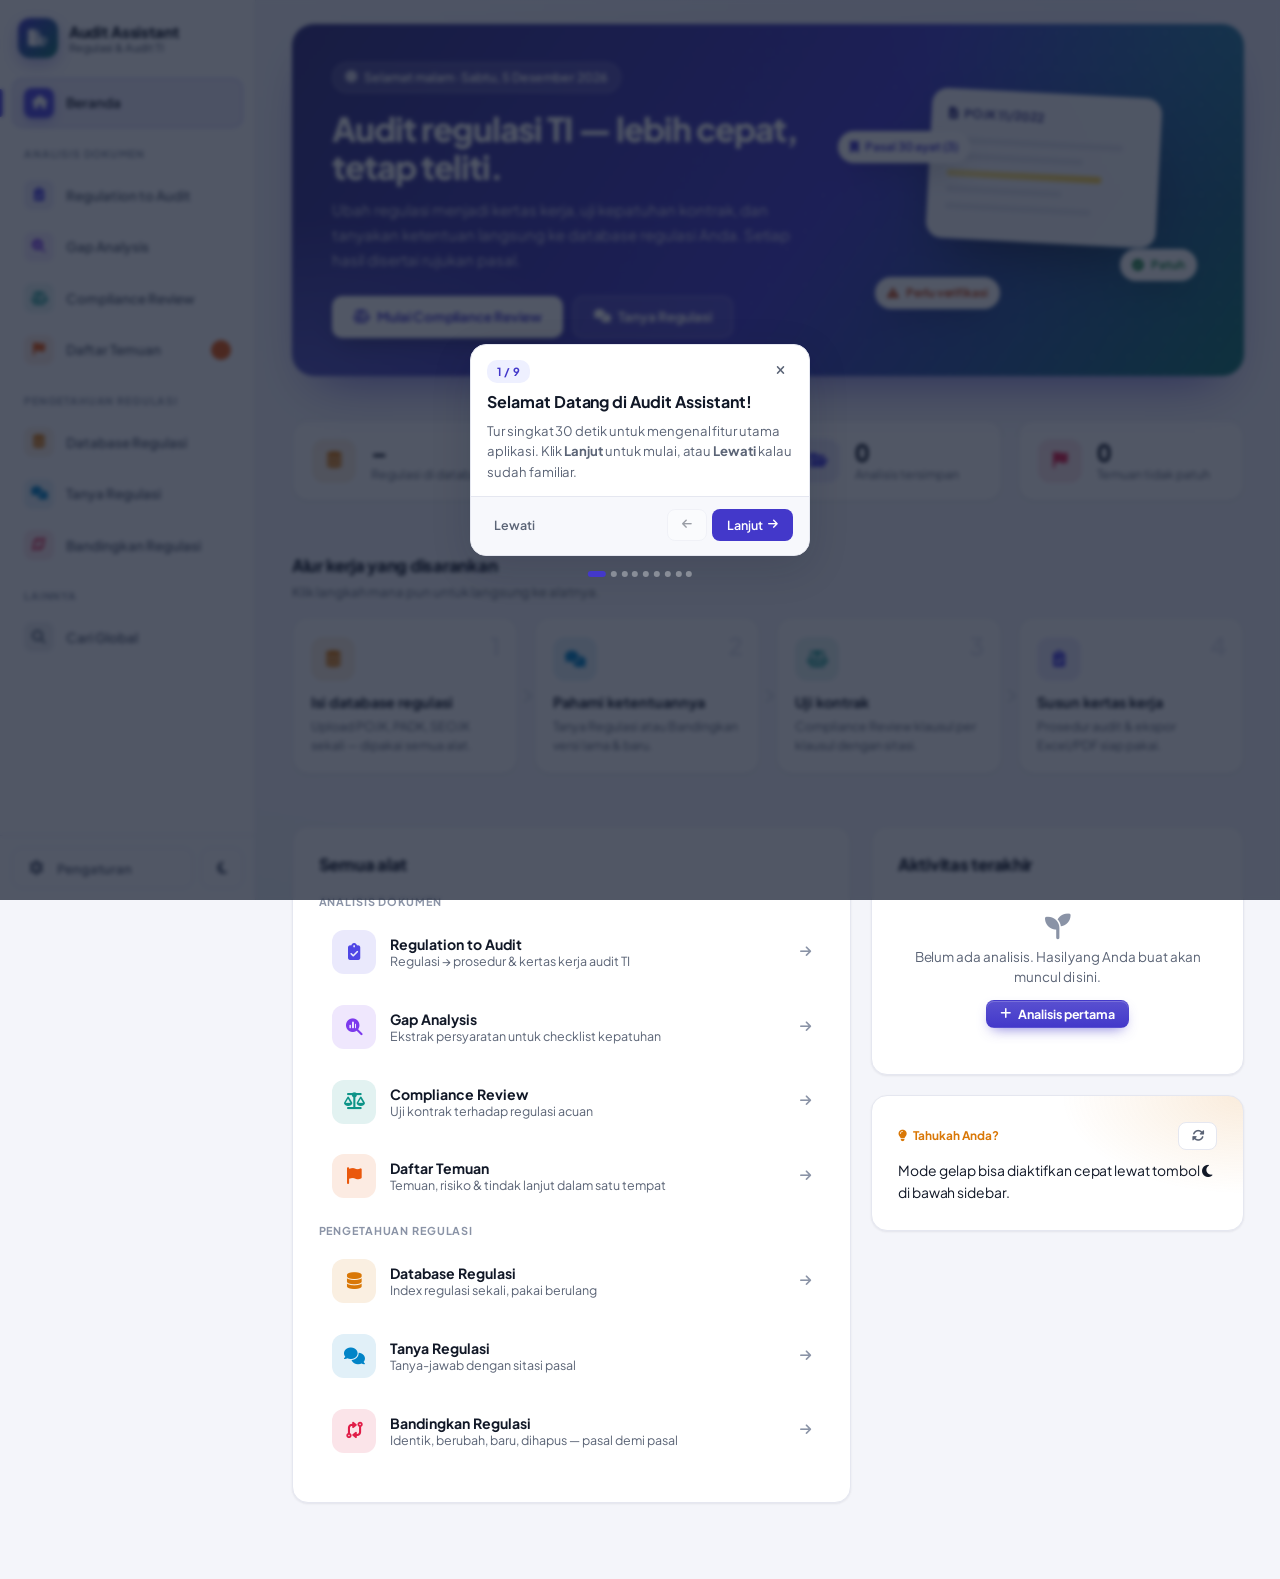
==== templates/index.html @ acc93e72 "feat(report): Laporan Hasil Audit from Daftar Temuan (Word & PDF) The last link of the workflow (reg" ====
<!DOCTYPE html>
<html lang="id" data-theme="light">
<head>
    <meta charset="UTF-8" />
    <meta name="viewport" content="width=device-width, initial-scale=1.0" />
    <title>Regulation to IT Audit Assistant</title>
    <link rel="stylesheet" href="https://cdnjs.cloudflare.com/ajax/libs/font-awesome/6.4.0/css/all.min.css" />
    <link rel="preconnect" href="https://fonts.googleapis.com" />
    <link rel="preconnect" href="https://fonts.gstatic.com" crossorigin />
    <link rel="stylesheet" href="https://fonts.googleapis.com/css2?family=Plus+Jakarta+Sans:wght@400;500;600;700;800&family=JetBrains+Mono:wght@400;500&display=swap" />
    <link rel="stylesheet" href="/static/css/style.css?v=19" />
    <link rel="stylesheet" href="/static/css/theme-v3.css?v=4" />
</head>
<body>

    <!-- ============================================================
         SIDEBAR
         ============================================================ -->
    <aside class="sidebar" id="sidebar">
        <div class="sidebar-header">
            <div class="sidebar-brand">
                <div class="sidebar-logo">
                    <i class="fas fa-file-shield"></i>
                </div>
                <div class="sidebar-brand-text">
                    <strong>Audit Assistant</strong>
                    <span>Regulasi &amp; Audit TI</span>
                </div>
            </div>
        </div>

        <nav class="sidebar-nav" aria-label="Navigasi utama">
            <button class="sidebar-item active" data-page="home">
                <i class="fas fa-house"></i>
                <span>Beranda</span>
            </button>
            <div class="sidebar-section">Analisis Dokumen</div>
            <button class="sidebar-item" data-page="regulation-audit">
                <i class="fas fa-clipboard-check"></i>
                <span>Regulation to Audit</span>
            </button>
            <button class="sidebar-item" data-page="gap-analysis">
                <i class="fas fa-magnifying-glass-chart"></i>
                <span>Gap Analysis</span>
            </button>
            <button class="sidebar-item" data-page="compliance-review">
                <i class="fas fa-scale-balanced"></i>
                <span>Compliance Review</span>
            </button>
            <button class="sidebar-item" data-page="findings">
                <i class="fas fa-flag"></i>
                <span>Daftar Temuan</span>
                <span class="sidebar-badge" id="findingsNavBadge" hidden></span>
            </button>
            <div class="sidebar-section">Pengetahuan Regulasi</div>
            <button class="sidebar-item" data-page="regulation-db">
                <i class="fas fa-database"></i>
                <span>Database Regulasi</span>
            </button>
            <button class="sidebar-item" data-page="chat">
                <i class="fas fa-comments"></i>
                <span>Tanya Regulasi</span>
            </button>
            <button class="sidebar-item" data-page="compare">
                <i class="fas fa-code-compare"></i>
                <span>Bandingkan Regulasi</span>
            </button>
            <div class="sidebar-section">Lainnya</div>
            <button class="sidebar-item" data-page="search">
                <i class="fas fa-magnifying-glass"></i>
                <span>Cari Global</span>
            </button>
        </nav>

        <div class="sidebar-footer">
            <button class="sidebar-settings-btn" id="settingsToggle" title="Pengaturan">
                <i class="fas fa-gear"></i>
                <span>Pengaturan</span>
            </button>
            <button class="sidebar-theme-btn" id="themeQuickToggle" type="button"
                    title="Ganti tema terang/gelap" aria-label="Ganti tema terang/gelap">
                <i class="fas fa-moon"></i>
            </button>
        </div>
    </aside>

    <!-- Overlay untuk mobile -->
    <div class="sidebar-overlay" id="sidebarOverlay"></div>

    <!-- ============================================================
         MOBILE HEADER
         ============================================================ -->
    <header class="mobile-header">
        <button class="mobile-menu-btn" id="mobileMenuBtn" aria-label="Menu">
            <i class="fas fa-bars"></i>
        </button>
        <h1 id="mobileHeaderTitle">Beranda</h1>
        <div style="width:40px;"></div>
    </header>

    <!-- ============================================================
         HALAMAN: BERANDA
         ============================================================ -->
    <main class="page" id="page-home">
        <section class="home-hero">
            <div class="home-hero-text">
                <span class="home-greeting" id="homeGreeting">Selamat datang</span>
                <h1>Audit regulasi TI — lebih cepat, tetap teliti.</h1>
                <p>Ubah regulasi menjadi kertas kerja, uji kepatuhan kontrak, dan tanyakan ketentuan langsung ke database regulasi Anda. Setiap hasil disertai rujukan pasal.</p>
                <div class="home-hero-actions">
                    <button type="button" class="btn btn-hero" data-goto="compliance-review">
                        <i class="fas fa-scale-balanced"></i> Mulai Compliance Review
                    </button>
                    <button type="button" class="btn btn-hero-ghost" data-goto="chat">
                        <i class="fas fa-comments"></i> Tanya Regulasi
                    </button>
                </div>
            </div>
            <div class="home-hero-art" aria-hidden="true">
                <div class="hero-doc">
                    <div class="hero-doc-head"><i class="fas fa-file-lines"></i> POJK 11/2022</div>
                    <span class="hero-line w90"></span>
                    <span class="hero-line w70"></span>
                    <span class="hero-line w80 is-hl"></span>
                    <span class="hero-line w60"></span>
                    <span class="hero-line w75"></span>
                </div>
                <div class="hero-chip hero-chip-ref"><i class="fas fa-bookmark"></i> Pasal 30 ayat (3)</div>
                <div class="hero-chip hero-chip-ok"><i class="fas fa-circle-check"></i> Patuh</div>
                <div class="hero-chip hero-chip-warn"><i class="fas fa-triangle-exclamation"></i> Perlu verifikasi</div>
            </div>
        </section>

        <section class="home-stats" aria-label="Ringkasan">
            <button type="button" class="home-stat" data-goto="regulation-db">
                <span class="home-stat-icon tone-amber"><i class="fas fa-database"></i></span>
                <span class="home-stat-body">
                    <strong id="homeStatRegs"><span class="skeleton"></span></strong>
                    <span>Regulasi di database</span>
                </span>
            </button>
            <button type="button" class="home-stat" data-goto="regulation-db">
                <span class="home-stat-icon tone-sky"><i class="fas fa-layer-group"></i></span>
                <span class="home-stat-body">
                    <strong id="homeStatChunks"><span class="skeleton"></span></strong>
                    <span>Ketentuan ter-index</span>
                </span>
            </button>
            <button type="button" class="home-stat" data-goto="search">
                <span class="home-stat-icon tone-indigo"><i class="fas fa-folder-open"></i></span>
                <span class="home-stat-body">
                    <strong id="homeStatHistory">0</strong>
                    <span>Analisis tersimpan</span>
                </span>
            </button>
            <button type="button" class="home-stat" data-goto="compliance-review">
                <span class="home-stat-icon tone-rose"><i class="fas fa-flag"></i></span>
                <span class="home-stat-body">
                    <strong id="homeStatFindings">0</strong>
                    <span>Temuan tidak patuh</span>
                </span>
            </button>
        </section>

        <section class="home-section">
            <div class="home-section-head">
                <h2>Alur kerja yang disarankan</h2>
                <p>Klik langkah mana pun untuk langsung ke alatnya.</p>
            </div>
            <ol class="home-flow">
                <li><button type="button" data-goto="regulation-db">
                    <span class="flow-num">1</span>
                    <span class="flow-icon tone-amber"><i class="fas fa-database"></i></span>
                    <strong>Isi database regulasi</strong>
                    <span>Upload POJK, PADK, SEOJK sekali — dipakai semua alat.</span>
                </button></li>
                <li><button type="button" data-goto="chat">
                    <span class="flow-num">2</span>
                    <span class="flow-icon tone-sky"><i class="fas fa-comments"></i></span>
                    <strong>Pahami ketentuannya</strong>
                    <span>Tanya Regulasi atau Bandingkan versi lama &amp; baru.</span>
                </button></li>
                <li><button type="button" data-goto="compliance-review">
                    <span class="flow-num">3</span>
                    <span class="flow-icon tone-teal"><i class="fas fa-scale-balanced"></i></span>
                    <strong>Uji kontrak</strong>
                    <span>Compliance Review klausul per klausul dengan sitasi.</span>
                </button></li>
                <li><button type="button" data-goto="regulation-audit">
                    <span class="flow-num">4</span>
                    <span class="flow-icon tone-indigo"><i class="fas fa-clipboard-check"></i></span>
                    <strong>Susun kertas kerja</strong>
                    <span>Prosedur audit &amp; ekspor Excel/PDF siap pakai.</span>
                </button></li>
            </ol>
        </section>

        <div class="home-grid">
            <section class="card home-tools">
                <div class="home-section-head">
                    <h2>Semua alat</h2>
                </div>
                <div class="home-tool-group">Analisis Dokumen</div>
                <div class="home-tool-list">
                    <button type="button" class="home-tool" data-goto="regulation-audit">
                        <span class="home-tool-icon tone-indigo"><i class="fas fa-clipboard-check"></i></span>
                        <span class="home-tool-text"><strong>Regulation to Audit</strong><span>Regulasi → prosedur &amp; kertas kerja audit TI</span></span>
                        <i class="fas fa-arrow-right home-tool-go"></i>
                    </button>
                    <button type="button" class="home-tool" data-goto="gap-analysis">
                        <span class="home-tool-icon tone-violet"><i class="fas fa-magnifying-glass-chart"></i></span>
                        <span class="home-tool-text"><strong>Gap Analysis</strong><span>Ekstrak persyaratan untuk checklist kepatuhan</span></span>
                        <i class="fas fa-arrow-right home-tool-go"></i>
                    </button>
                    <button type="button" class="home-tool" data-goto="compliance-review">
                        <span class="home-tool-icon tone-teal"><i class="fas fa-scale-balanced"></i></span>
                        <span class="home-tool-text"><strong>Compliance Review</strong><span>Uji kontrak terhadap regulasi acuan</span></span>
                        <i class="fas fa-arrow-right home-tool-go"></i>
                    </button>
                    <button type="button" class="home-tool" data-goto="findings">
                        <span class="home-tool-icon tone-orange"><i class="fas fa-flag"></i></span>
                        <span class="home-tool-text"><strong>Daftar Temuan</strong><span>Temuan, risiko &amp; tindak lanjut dalam satu tempat</span></span>
                        <i class="fas fa-arrow-right home-tool-go"></i>
                    </button>
                </div>
                <div class="home-tool-group">Pengetahuan Regulasi</div>
                <div class="home-tool-list">
                    <button type="button" class="home-tool" data-goto="regulation-db">
                        <span class="home-tool-icon tone-amber"><i class="fas fa-database"></i></span>
                        <span class="home-tool-text"><strong>Database Regulasi</strong><span>Index regulasi sekali, pakai berulang</span></span>
                        <i class="fas fa-arrow-right home-tool-go"></i>
                    </button>
                    <button type="button" class="home-tool" data-goto="chat">
                        <span class="home-tool-icon tone-sky"><i class="fas fa-comments"></i></span>
                        <span class="home-tool-text"><strong>Tanya Regulasi</strong><span>Tanya-jawab dengan sitasi pasal</span></span>
                        <i class="fas fa-arrow-right home-tool-go"></i>
                    </button>
                    <button type="button" class="home-tool" data-goto="compare">
                        <span class="home-tool-icon tone-rose"><i class="fas fa-code-compare"></i></span>
                        <span class="home-tool-text"><strong>Bandingkan Regulasi</strong><span>Identik, berubah, baru, dihapus — pasal demi pasal</span></span>
                        <i class="fas fa-arrow-right home-tool-go"></i>
                    </button>
                </div>
            </section>

            <div class="home-side">
                <section class="card home-recent">
                    <div class="home-section-head">
                        <h2>Aktivitas terakhir</h2>
                    </div>
                    <div id="homeRecent"></div>
                </section>
                <section class="card home-tip">
                    <div class="home-tip-head">
                        <span class="home-tip-badge"><i class="fas fa-lightbulb"></i> Tahukah Anda?</span>
                        <button type="button" class="btn btn-ghost btn-sm" id="homeTipNext" title="Tips lain">
                            <i class="fas fa-rotate"></i>
                        </button>
                    </div>
                    <p id="homeTip"></p>
                </section>
            </div>
        </div>
    </main>

    <!-- ============================================================
         HALAMAN: REGULATION TO AUDIT
         ============================================================ -->
    <main class="page" id="page-regulation-audit" style="display:none;">
        <div class="page-header">
            <div class="page-icon" aria-hidden="true"><i class="fas fa-clipboard-check"></i></div>
            <div>
                <span class="page-kicker">Analisis Dokumen</span>
                <h1>Regulation to Audit</h1>
                <p>Ubah ketentuan regulasi menjadi baris kertas kerja audit TI</p>
            </div>
        </div>

        <!-- UPLOAD CARD -->
        <section class="card" id="uploadCard">
            <div class="privacy-note">
                <i class="fas fa-lock"></i>
                <div>
                    <strong>Gunakan dokumen regulasi publik.</strong>
                    Jangan mengunggah dokumen rahasia atau data sensitif.
                </div>
            </div>

            <form id="uploadForm" enctype="multipart/form-data">
                <label for="fileInput">Upload Regulasi (PDF atau TXT)</label>
                <div class="upload-zone" id="uploadZone">
                    <div class="upload-icon">
                        <i class="fas fa-cloud-arrow-up"></i>
                    </div>
                    <p><strong>Klik untuk pilih file</strong> atau seret &amp; letakkan di sini</p>
                    <p class="hint">Format: PDF, TXT &bull; Maks 10 MB</p>
                    <div class="file-name-display" id="fileNameDisplay"></div>
                    <input type="file" id="fileInput" name="file" accept=".pdf,.txt" required />
                </div>

                <label for="namaRegulasi">Nama Regulasi (opsional)</label>
                <input type="text" id="namaRegulasi" name="nama_regulasi" placeholder="mis. POJK 11/POJK.03/2022" />

                <div class="form-actions">
                    <button type="submit" class="btn btn-primary" id="submitBtn">
                        <i class="fas fa-magnifying-glass"></i> Baca Struktur Regulasi
                    </button>
                    <button type="button" class="btn btn-ghost" id="resetBtn">
                        <i class="fas fa-trash"></i> Bersihkan
                    </button>
                </div>
            </form>

            <div class="progress-container" id="progressContainer">
                <div class="progress-bar" id="progressBar"></div>
            </div>
            <div class="progress-text" id="progressText"></div>

            <div id="status" class="status-text">Menunggu file...</div>
        </section>

        <!-- RESULT CARD -->
        <section class="card" id="resultSection" style="display:none;">
            <div class="result-header">
                <div class="result-header-left">
                    <h2><i class="fas fa-chart-simple"></i> Hasil Analisis</h2>
                    <div class="progress-badge" id="progressBadge" style="display:none;"></div>
                </div>
                <div class="result-actions">
                    <button class="btn btn-secondary btn-sm" id="changeFilterBtn" title="Ubah bagian yang dianalisis">
                        <i class="fas fa-sliders"></i> Ubah Bagian
                    </button>
                    <button class="btn btn-success btn-sm" id="exportBtn" disabled>
                        <i class="fas fa-file-excel"></i> Excel
                    </button>
                    <button class="btn btn-danger btn-sm" id="exportPdfBtn" disabled>
                        <i class="fas fa-file-pdf"></i> PDF
                    </button>
                    <button class="btn btn-secondary btn-sm" id="copyBtn" disabled>
                        <i class="fas fa-copy"></i> Salin
                    </button>
                    <button class="btn btn-ghost btn-sm" id="clearResultBtn">
                        <i class="fas fa-xmark"></i> Tutup
                    </button>
                </div>
            </div>

            <div id="filterBadge" class="filter-badge" style="display:none;"></div>
            <div id="previewExpiredBanner" class="preview-expired-banner" style="display:none;">
                <i class="fas fa-triangle-exclamation"></i>
                <div>
                    <strong>Preview sudah kedaluwarsa.</strong>
                    Silakan upload ulang file untuk mengubah bagian yang dianalisis.
                </div>
            </div>
            <div id="chunkErrorsBox" class="chunk-errors" style="display:none;"></div>

            <div class="summary-row" id="summaryRow"></div>

            <div class="chart-container" id="chartContainer" style="display:none;">
                <div class="donut-chart" id="donutChart">
                    <div class="donut-inner" id="donutInner">0%</div>
                </div>
                <div class="chart-legend" id="chartLegend"></div>
            </div>

            <div id="aspectsBox" class="aspects-box" style="display:none;"></div>

            <div class="toolbar">
                <div class="search-box">
                    <i class="fas fa-search"></i>
                    <input type="text" id="searchInput" placeholder="Cari ketentuan, pemeriksaan, referensi... (Ctrl+K)" />
                </div>
                <div class="toolbar-right">
                    <select class="status-filter" id="statusFilter" title="Filter status kepatuhan">
                        <option value="">Semua Status</option>
                        <option value="Belum Diaudit">Belum Diaudit</option>
                        <option value="Patuh">Patuh</option>
                        <option value="Sebagian Patuh">Sebagian Patuh</option>
                        <option value="Tidak Patuh">Tidak Patuh</option>
                        <option value="N/A">N/A</option>
                    </select>
                    <div class="filter-btns">
                        <button class="filter-btn active" data-filter="all">Semua</button>
                        <button class="filter-btn" data-filter="valid">Valid</button>
                        <button class="filter-btn" data-filter="flagged">Ditinjau</button>
                    </div>
                </div>
            </div>

            <div class="bulk-toolbar" id="bulkToolbar" style="display:none;">
                <span class="bulk-count" id="bulkCount">0 dipilih</span>
                <div class="bulk-actions">
                    <select class="bulk-status-select" id="bulkStatusSelect">
                        <option value="">Ubah status jadi...</option>
                        <option value="Patuh">Patuh</option>
                        <option value="Sebagian Patuh">Sebagian Patuh</option>
                        <option value="Tidak Patuh">Tidak Patuh</option>
                        <option value="N/A">N/A</option>
                        <option value="Belum Diaudit">Belum Diaudit</option>
                    </select>
                    <button class="btn btn-danger btn-sm" id="bulkDeleteBtn">
                        <i class="fas fa-trash"></i> Hapus Terpilih
                    </button>
                    <button class="btn btn-ghost btn-sm" id="bulkClearBtn">
                        <i class="fas fa-xmark"></i> Batal Pilih
                    </button>
                </div>
            </div>

            <div class="table-actions-row">
                <button class="btn btn-secondary btn-sm" id="addRowBtn">
                    <i class="fas fa-plus"></i> Tambah Baris Manual
                </button>
            </div>

            <div class="table-container">
                <table>
                    <thead>
                        <tr>
                            <th style="width:3%">
                                <input type="checkbox" class="select-all-checkbox" id="selectAllCheckbox" title="Pilih semua" />
                            </th>
                            <th style="width:3%">No</th>
                            <th style="width:8%">Referensi Regulasi</th>
                            <th style="width:9%">Aspek / Domain</th>
                            <th style="width:8%">BAB / Pasal / Ayat</th>
                            <th style="width:14%">Ketentuan / Poin Regulasi</th>
                            <th style="width:15%">Prosedur Pemeriksaan</th>
                            <th style="width:8%">Metode Audit</th>
                            <th style="width:11%">Kebutuhan Bukti</th>
                            <th style="width:9%">Status Kepatuhan</th>
                            <th style="width:8%">Catatan / Temuan</th>
                            <th style="width:4%">Aksi</th>
                        </tr>
                    </thead>
                    <tbody id="resultBody"></tbody>
                </table>
            </div>
            <div class="empty-state" id="emptyState" style="display:none;">
                <i class="fas fa-inbox"></i>
                <p>Tidak ada data yang cocok dengan pencarian/filter.</p>
            </div>
        </section>
    </main>

    <!-- ============================================================
         HALAMAN: GAP ANALYSIS
         ============================================================ -->
    <main class="page" id="page-gap-analysis" style="display:none;">
        <div class="page-header">
            <div class="page-icon" aria-hidden="true"><i class="fas fa-magnifying-glass-chart"></i></div>
            <div>
                <span class="page-kicker">Analisis Dokumen</span>
                <h1>Gap Analysis</h1>
                <p>Ekstrak persyaratan dari regulasi untuk analisis kesenjangan</p>
            </div>
        </div>

        <section class="card" id="gapUploadCard">
            <div class="privacy-note">
                <i class="fas fa-lock"></i>
                <div>
                    <strong>Gunakan dokumen regulasi publik.</strong>
                    Jangan mengunggah dokumen rahasia atau data sensitif.
                </div>
            </div>

            <form id="gapUploadForm" enctype="multipart/form-data">
                <label for="gapFileInput">Upload Regulasi (PDF atau TXT)</label>
                <div class="upload-zone" id="gapUploadZone">
                    <div class="upload-icon">
                        <i class="fas fa-cloud-arrow-up"></i>
                    </div>
                    <p><strong>Klik untuk pilih file</strong> atau seret &amp; letakkan di sini</p>
                    <p class="hint">Format: PDF, TXT &bull; Maks 10 MB</p>
                    <div class="file-name-display" id="gapFileNameDisplay"></div>
                    <input type="file" id="gapFileInput" name="file" accept=".pdf,.txt" required />
                </div>

                <div class="form-row-2col">
                    <div>
                        <label for="gapNamaRegulasi">Nama Regulasi (opsional)</label>
                        <input type="text" id="gapNamaRegulasi" name="nama_regulasi"
                               placeholder="mis. PADK 43/2025" />
                    </div>
                    <div>
                        <label for="gapFilterInput">
                            Batasi ke Bagian Tertentu <span class="optional-tag">(opsional)</span>
                        </label>
                        <input type="text" id="gapFilterInput" name="filter_text"
                               placeholder="mis. pengakhiran, keamanan siber" />
                    </div>
                </div>
                <p class="field-hint">
                    <i class="fas fa-info-circle"></i>
                    Kalau diisi, hanya bagian yang mengandung kata kunci tersebut yang dianalisis (menghemat biaya).
                </p>

                <div class="form-actions">
                    <button type="submit" class="btn btn-primary" id="gapSubmitBtn">
                        <i class="fas fa-wand-magic-sparkles"></i> Ekstrak Persyaratan
                    </button>
                    <button type="button" class="btn btn-ghost" id="gapResetBtn">
                        <i class="fas fa-trash"></i> Bersihkan
                    </button>
                </div>
            </form>

            <div class="progress-container" id="gapProgressContainer">
                <div class="progress-bar" id="gapProgressBar"></div>
            </div>
            <div class="progress-text" id="gapProgressText"></div>
            <div id="gapStatus" class="status-text">Menunggu file...</div>
        </section>

        <section class="card" id="gapResultSection" style="display:none;">
            <div class="result-header">
                <div class="result-header-left">
                    <h2><i class="fas fa-list-check"></i> Daftar Persyaratan</h2>
                    <div id="gapFilterBadge" class="filter-badge" style="display:none;"></div>
                </div>
                <div class="result-actions">
                    <button class="btn btn-secondary btn-sm btn-findings" id="gapSendFindingsBtn"
                            title="Kirim persyaratan Tidak Sesuai dan Sebagian Sesuai ke Daftar Temuan">
                        <i class="fas fa-flag"></i> Kirim ke Temuan
                    </button>
                    <button class="btn btn-success btn-sm" id="gapExportBtn" disabled>
                        <i class="fas fa-file-excel"></i> Export Excel
                    </button>
                    <button class="btn btn-danger btn-sm" id="gapExportPdfBtn" disabled>
                        <i class="fas fa-file-pdf"></i> PDF
                    </button>
                    <button class="btn btn-secondary btn-sm" id="gapCopyBtn" disabled>
                        <i class="fas fa-copy"></i> Salin
                    </button>
                    <button class="btn btn-ghost btn-sm" id="gapClearResultBtn">
                        <i class="fas fa-xmark"></i> Tutup
                    </button>
                </div>
            </div>

            <div id="gapChunkErrorsBox" class="chunk-errors" style="display:none;"></div>

            <div class="summary-row" id="gapSummaryRow"></div>

            <div class="toolbar">
                <div class="search-box">
                    <i class="fas fa-search"></i>
                    <input type="text" id="gapSearchInput" placeholder="Cari persyaratan, referensi, catatan..." />
                </div>
                <div class="toolbar-right">
                    <select class="status-filter" id="gapStatusFilter" title="Filter status gap">
                        <option value="">Semua Status</option>
                        <option value="Sesuai">Sesuai</option>
                        <option value="Sebagian Sesuai">Sebagian Sesuai</option>
                        <option value="Tidak Sesuai">Tidak Sesuai</option>
                        <option value="Belum Dinilai">Belum Dinilai</option>
                        <option value="N/A">N/A</option>
                    </select>
                </div>
            </div>

            <div class="bulk-toolbar" id="gapBulkToolbar" style="display:none;">
                <span class="bulk-count" id="gapBulkCount">0 dipilih</span>
                <div class="bulk-actions">
                    <select class="bulk-status-select" id="gapBulkStatusSelect">
                        <option value="">Ubah status gap jadi...</option>
                        <option value="Sesuai">Sesuai</option>
                        <option value="Sebagian Sesuai">Sebagian Sesuai</option>
                        <option value="Tidak Sesuai">Tidak Sesuai</option>
                        <option value="Belum Dinilai">Belum Dinilai</option>
                        <option value="N/A">N/A</option>
                    </select>
                    <button class="btn btn-secondary btn-sm" id="gapBulkFindingsBtn">
                        <i class="fas fa-flag"></i> Kirim ke Temuan
                    </button>
                    <button class="btn btn-danger btn-sm" id="gapBulkDeleteBtn">
                        <i class="fas fa-trash"></i> Hapus Terpilih
                    </button>
                    <button class="btn btn-ghost btn-sm" id="gapBulkClearBtn">
                        <i class="fas fa-xmark"></i> Batal Pilih
                    </button>
                </div>
            </div>

            <div class="table-actions-row">
                <button class="btn btn-secondary btn-sm" id="gapAddRowBtn">
                    <i class="fas fa-plus"></i> Tambah Persyaratan Manual
                </button>
            </div>

            <div class="table-container gap-table-container">
                <table class="gap-table">
                    <thead>
                        <tr>
                            <th style="width:3%">
                                <input type="checkbox" class="select-all-checkbox" id="gapSelectAllCheckbox" />
                            </th>
                            <th style="width:3%">No</th>
                            <th style="width:28%">Persyaratan</th>
                            <th style="width:22%">Referensi</th>
                            <th style="width:32%">Catatan</th>
                            <th style="width:8%">Status Gap</th>
                            <th style="width:4%">Aksi</th>
                        </tr>
                    </thead>
                    <tbody id="gapResultBody"></tbody>
                </table>
            </div>
            <div class="empty-state" id="gapEmptyState" style="display:none;">
                <i class="fas fa-inbox"></i>
                <p>Tidak ada data yang cocok dengan pencarian/filter.</p>
            </div>
        </section>
    </main>


        <!-- ============================================================
         HALAMAN: CARI GLOBAL
         ============================================================ -->
    <!-- ============================================================ -->
    <!-- TANYA REGULASI (RAG Chat)                                     -->
    <!-- ============================================================ -->
    <main class="page" id="page-chat" style="display:none;">
        <div class="page-header">
            <div class="page-icon" aria-hidden="true"><i class="fas fa-comments"></i></div>
            <div>
                <span class="page-kicker">Pengetahuan Regulasi</span>
                <h1>Tanya Regulasi</h1>
                <p>Tanyakan ketentuan regulasi — jawaban hanya dari Database Regulasi, lengkap dengan sitasi pasal.</p>
            </div>
        </div>

        <section class="card chat-card">
            <div class="chat-toolbar">
                <label for="chatRegulationFilter"><i class="fas fa-filter"></i> Cari di</label>
                <select id="chatRegulationFilter" class="search-global-filter">
                    <option value="">Semua regulasi</option>
                </select>
                <button type="button" class="btn btn-ghost btn-sm" id="chatClearBtn">
                    <i class="fas fa-eraser"></i> Percakapan baru
                </button>
            </div>

            <div class="chat-thread" id="chatThread" aria-live="polite">
                <div class="chat-empty" id="chatEmpty">
                    <i class="fas fa-comments"></i>
                    <strong>Mulai bertanya</strong>
                    <span>Contoh pertanyaan:</span>
                    <div class="chat-examples">
                        <button type="button" class="chat-example">Apa saja klausul wajib dalam perjanjian dengan penyedia jasa TI?</button>
                        <button type="button" class="chat-example">Berapa lama batas waktu pelaporan insiden TI ke OJK?</button>
                        <button type="button" class="chat-example">Di mana pusat data dan pusat pemulihan bencana wajib ditempatkan?</button>
                    </div>
                </div>
            </div>

            <form class="chat-input" id="chatForm">
                <textarea id="chatQuestion" rows="2" maxlength="1000"
                          placeholder="Tulis pertanyaan… (Enter kirim, Shift+Enter baris baru)"></textarea>
                <button type="submit" class="btn btn-primary" id="chatSendBtn">
                    <i class="fas fa-paper-plane"></i> Kirim
                </button>
            </form>
            <p class="chat-disclaimer">
                <i class="fas fa-circle-info"></i>
                Jawaban AI bisa keliru — selalu cek kutipan sumber sebelum dipakai di kertas kerja.
            </p>
        </section>
    </main>

    <main class="page" id="page-compare" style="display:none;">
        <div class="page-header">
            <div class="page-icon" aria-hidden="true"><i class="fas fa-code-compare"></i></div>
            <div>
                <span class="page-kicker">Pengetahuan Regulasi</span>
                <h1>Bandingkan Regulasi</h1>
                <p>Bandingkan dua regulasi di database pasal demi pasal — temukan ketentuan yang sama, berubah, atau hanya ada di salah satunya.</p>
            </div>
        </div>

        <section class="card">
            <form class="cmp-picker" id="compareForm">
                <div class="cmp-picker-field">
                    <label for="compareRegA">Regulasi A <span>(mis. versi lama / induk)</span></label>
                    <select id="compareRegA" class="search-global-filter" required></select>
                </div>
                <button type="button" class="btn btn-ghost btn-sm cmp-swap" id="compareSwapBtn" title="Tukar A dan B" aria-label="Tukar A dan B">
                    <i class="fas fa-right-left"></i>
                </button>
                <div class="cmp-picker-field">
                    <label for="compareRegB">Regulasi B <span>(mis. versi baru / pelaksana)</span></label>
                    <select id="compareRegB" class="search-global-filter" required></select>
                </div>
                <button type="submit" class="btn btn-primary" id="compareRunBtn">
                    <i class="fas fa-code-compare"></i> Bandingkan
                </button>
            </form>
            <p class="cmp-hint" id="compareHint">
                <i class="fas fa-circle-info"></i>
                Tanpa AI: dipadankan dari kemiripan isi (embedding) dan rumusan teks. Butuh minimal dua regulasi di Database Regulasi.
            </p>
        </section>

        <section class="card" id="compareResult" style="display:none;">
            <div class="cmp-result-head">
                <div class="cmp-result-title" id="compareTitle"></div>
                <button type="button" class="btn btn-ghost btn-sm" id="compareExportBtn">
                    <i class="fas fa-file-csv"></i> Ekspor CSV
                </button>
            </div>
            <div class="cmp-filters" id="compareFilters" role="group" aria-label="Filter status"></div>
            <div class="cmp-search">
                <i class="fas fa-magnifying-glass"></i>
                <input type="text" id="compareSearch" placeholder="Saring berdasarkan pasal atau isi teks…" />
            </div>
            <details class="cmp-legend">
                <summary><i class="fas fa-circle-question"></i> Arti status</summary>
                <ul>
                    <li><span class="cmp-badge cmp-identik">Identik</span> rumusan sama (perbedaan ≤ 5%, mis. nama regulasi).</li>
                    <li><span class="cmp-badge cmp-berubah">Berubah</span> rumusan mirip dengan perubahan — kata dihapus <del>dicoret</del>, kata baru <ins>disorot</ins>.</li>
                    <li><span class="cmp-badge cmp-padanan">Padanan</span> membahas hal yang sama dengan rumusan berbeda — kandidat, verifikasi manual.</li>
                    <li><span class="cmp-badge cmp-hanya_a">Hanya di A</span> / <span class="cmp-badge cmp-hanya_b">Hanya di B</span> tidak ditemukan padanannya — kemungkinan dihapus / ketentuan baru.</li>
                </ul>
            </details>
            <div class="cmp-list" id="compareList"></div>
            <div class="empty-state" id="compareEmpty" style="display:none;">
                <i class="fas fa-filter-circle-xmark"></i>
                Tidak ada ketentuan yang cocok dengan filter.
            </div>
            <div class="cmp-more">
                <button type="button" class="btn btn-ghost btn-sm" id="compareMoreBtn" style="display:none;"></button>
            </div>
        </section>
    </main>

    <main class="page" id="page-search" style="display:none;">
        <div class="page-header">
            <div class="page-icon" aria-hidden="true"><i class="fas fa-magnifying-glass"></i></div>
            <div>
                <span class="page-kicker">Lainnya</span>
                <h1>Cari Global</h1>
                <p>Cari ketentuan atau persyaratan di seluruh analisis yang pernah dibuat</p>
            </div>
        </div>

        <!-- Search card -->
        <section class="card">
            <div class="search-global-input-wrap">
                <div class="search-global-input">
                    <i class="fas fa-magnifying-glass"></i>
                    <input type="text" id="globalSearchInput"
                           placeholder="Cari ketentuan, aspek, referensi, atau persyaratan... (mis. keamanan siber)"
                           autocomplete="off" />
                    <button class="search-global-clear" id="globalSearchClear" title="Bersihkan" style="display:none;">
                        <i class="fas fa-times"></i>
                    </button>
                </div>

                <div class="search-global-filters">
                    <select id="globalSearchTool" class="search-global-filter">
                        <option value="all">Semua Tool</option>
                        <option value="regulation_audit">Regulation to Audit</option>
                        <option value="gap_analysis">Gap Analysis</option>
                    </select>
                    <select id="globalSearchDays" class="search-global-filter">
                        <option value="">Semua Waktu</option>
                        <option value="7">7 hari terakhir</option>
                        <option value="30">30 hari terakhir</option>
                        <option value="90">90 hari terakhir</option>
                    </select>
                </div>
            </div>
        </section>

        <!-- Hasil -->
        <section class="card" id="searchResultSection" style="display:none;">
            <div class="search-result-header">
                <h2><i class="fas fa-list"></i> Hasil Pencarian</h2>
                <span class="search-result-count" id="searchResultCount"></span>
            </div>

            <div id="searchGroupedResults"></div>

            <div class="empty-state" id="searchEmptyState" style="display:none;">
                <i class="fas fa-magnifying-glass"></i>
                <p>Tidak ada hasil yang cocok.</p>
            </div>
        </section>

        <!-- Hint (belum search) -->
        <section class="card" id="searchHintSection">
            <div class="search-hint">
                <i class="fas fa-lightbulb"></i>
                <div>
                    <strong>Tips Pencarian</strong>
                    <ul>
                        <li>Masukkan minimal <strong>2 karakter</strong> untuk mulai mencari.</li>
                        <li>Pencarian tidak case-sensitive — "keamanan" dan "Keamanan" sama.</li>
                        <li>Gunakan filter tool atau tanggal untuk mempersempit hasil.</li>
                        <li>Klik hasil untuk membuka dokumen aslinya.</li>
                    </ul>
                </div>
            </div>
        </section>
    </main>

        <!-- ============================================================
         HALAMAN: COMPLIANCE REVIEW
         ============================================================ -->
    <main class="page" id="page-compliance-review" style="display:none;">
        <div class="page-header">
            <div class="page-icon" aria-hidden="true"><i class="fas fa-scale-balanced"></i></div>
            <div>
                <span class="page-kicker">Analisis Dokumen</span>
                <h1>Compliance Review</h1>
                <p>Audit kepatuhan kontrak terhadap regulasi acuan (POJK, PADK, SEOJK, UU)</p>
            </div>
        </div>

        <!-- Warning disclaimer -->
        <div class="compliance-disclaimer">
            <i class="fas fa-triangle-exclamation"></i>
            <div>
                <strong>Disclaimer:</strong>
                Hasil ini adalah <b>indikasi awal</b> berbasis AI. Wajib direview
                oleh Legal Counsel sebelum dijadikan keputusan formal.
                Jangan upload dokumen kontrak <b>rahasia</b> tanpa kewenangan.
            </div>
        </div>

        <!-- Upload Card -->
        <section class="card" id="complianceUploadCard">
                        <form id="complianceUploadForm" enctype="multipart/form-data">

                <!-- Mode Selector -->
                <div class="compliance-mode-selector">
                    <button type="button" class="compliance-mode-btn active"
                            data-compliance-mode="manual">
                        <i class="fas fa-cloud-arrow-up"></i>
                        <div>
                            <strong>Upload Regulasi Manual</strong>
                            <span>Upload PDF/TXT regulasi sekali pakai</span>
                        </div>
                    </button>
                    <button type="button" class="compliance-mode-btn"
                            data-compliance-mode="database">
                        <i class="fas fa-database"></i>
                        <div>
                            <strong>Pilih dari Database</strong>
                            <span>Pakai regulasi yang sudah di-index (RAG)</span>
                        </div>
                    </button>
                </div>

                <!-- Kontrak (shared) -->
                <label>
                    <i class="fas fa-file-contract"></i>
                    Dokumen Kontrak (MoU / Addendum / Perjanjian)
                </label>
                <div class="upload-zone" id="complianceContractZone">
                    <div class="upload-icon">
                        <i class="fas fa-cloud-arrow-up"></i>
                    </div>
                    <p><strong>Klik untuk pilih file kontrak</strong> atau seret &amp; letakkan</p>
                    <p class="hint">Format: PDF, TXT &bull; Maks 10 MB</p>
                    <div class="file-name-display" id="complianceContractFileName"></div>
                    <input type="file" id="complianceContractFile" accept=".pdf,.txt" required />
                </div>

                <!-- MODE 1: Upload Regulasi Manual -->
                <div id="complianceModeManual" class="compliance-mode-content">
                    <label>
                        <i class="fas fa-book"></i>
                        Dokumen Regulasi Acuan
                        <span class="optional-tag">(bisa pilih beberapa)</span>
                    </label>
                    <div class="upload-zone" id="complianceRegulationZone">
                        <div class="upload-icon">
                            <i class="fas fa-book-open"></i>
                        </div>
                        <p><strong>Klik untuk pilih file regulasi</strong> atau seret &amp; letakkan</p>
                        <p class="hint">Bisa pilih lebih dari 1 file &bull; <strong>Tahan Ctrl</strong> saat klik untuk multi-pilih</p>
                        <div class="file-name-display" id="complianceRegulationFileNames"></div>
                        <input type="file" id="complianceRegulationFiles"
                               accept=".pdf,.txt" multiple />
                    </div>
                </div>

                <!-- MODE 2: Pilih dari Database -->
                <div id="complianceModeDatabase" class="compliance-mode-content" style="display:none;">
                    <label>
                        <i class="fas fa-database"></i>
                        Pilih Regulasi dari Database
                        <span class="optional-tag" id="complianceDbCount">(memuat...)</span>
                    </label>

                    <div class="compliance-db-loading" id="complianceDbLoading">
                        <i class="fas fa-spinner fa-spin"></i> Memuat regulasi...
                    </div>

                    <div class="compliance-db-empty" id="complianceDbEmpty" style="display:none;">
                        <i class="fas fa-database"></i>
                        <p>Belum ada regulasi di database.</p>
                        <button type="button" class="btn btn-secondary btn-sm"
                                onclick="document.querySelector('[data-page=\'regulation-db\']').click()">
                            <i class="fas fa-plus"></i> Buka Database Regulasi
                        </button>
                    </div>

                    <div class="compliance-db-list" id="complianceDbList" style="display:none;"></div>
                </div>

                <div class="form-row-2col">
                    <div>
                        <label for="complianceNamaKontrak">Nama Kontrak (opsional)</label>
                        <input type="text" id="complianceNamaKontrak"
                               placeholder="mis. MoU Sewa Layanan TSI dengan PT Vendor X" />
                    </div>
                    <div>
                        <label for="complianceFilterKontrak">
                            Filter Klausul <span class="optional-tag">(opsional)</span>
                        </label>
                        <input type="text" id="complianceFilterKontrak"
                               placeholder="mis. pengakhiran, keamanan data" />
                    </div>
                </div>
                <p class="field-hint">
                    <i class="fas fa-info-circle"></i>
                    Filter kosong = analisis semua klausul. Isi filter = hemat biaya (hanya klausul tertentu).
                </p>

                <div class="form-actions">
                    <button type="submit" class="btn btn-primary" id="complianceSubmitBtn">
                        <i class="fas fa-gavel"></i> Mulai Compliance Review
                    </button>
                    <button type="button" class="btn btn-ghost" id="complianceResetBtn">
                        <i class="fas fa-trash"></i> Bersihkan
                    </button>
                </div>
            </form>

            <div class="progress-container" id="complianceProgressContainer">
                <div class="progress-bar" id="complianceProgressBar"></div>
            </div>
            <div class="progress-text" id="complianceProgressText"></div>
            <div id="complianceStatus" class="status-text">Menunggu file...</div>
        </section>

        <!-- Result Card -->
        <section class="card" id="complianceResultSection" style="display:none;">
            <div class="result-header">
                <div class="result-header-left">
                    <h2><i class="fas fa-clipboard-check"></i> Hasil Compliance Review</h2>
                    <div id="complianceResultMeta" class="result-meta"></div>
                </div>
                <div class="result-actions">
                    <button class="btn btn-secondary btn-sm btn-findings" id="complianceSendFindingsBtn"
                            title="Kirim klausul Tidak Patuh, Patuh dengan Catatan, dan Perlu Verifikasi ke Daftar Temuan">
                        <i class="fas fa-flag"></i> Kirim ke Temuan
                    </button>
                    <button class="btn btn-secondary btn-sm" id="complianceCopyMdBtn" title="Copy sebagai Markdown">
                        <i class="fas fa-code"></i> Copy Markdown
                    </button>
                    <button class="btn btn-success btn-sm" id="complianceExportBtn" disabled>
                        <i class="fas fa-file-excel"></i> Export Excel
                    </button>
                    <button class="btn btn-danger btn-sm" id="complianceExportPdfBtn" disabled>
                        <i class="fas fa-file-pdf"></i> PDF
                    </button>
                    <button class="btn btn-ghost btn-sm" id="complianceClearResultBtn">
                        <i class="fas fa-xmark"></i> Tutup
                    </button>
                </div>
            </div>

            <!-- Summary Cards (5 status) -->
            <div class="compliance-summary-grid" id="complianceSummaryGrid"></div>

                        <!-- Banner: pending analysis setelah import -->
            <div class="pending-analysis-banner" id="compliancePendingBanner" style="display:none;">
                <div class="pending-banner-content">
                    <i class="fas fa-lightbulb"></i>
                    <div>
                        <strong id="compliancePendingText">2 klausul baru diimpor tanpa analisis AI.</strong>
                        <span>Jalankan AI untuk mengisi kolom Regulasi, Status, dan Analisis secara otomatis.</span>
                    </div>
                </div>
                <div class="pending-banner-actions">
                    <button class="btn btn-primary btn-sm" id="complianceAnalyzePendingBtn">
                        <i class="fas fa-wand-magic-sparkles"></i> Analisis Sekarang
                    </button>
                    <button class="btn btn-ghost btn-sm" id="complianceDismissPendingBtn" title="Sembunyikan">
                        <i class="fas fa-xmark"></i>
                    </button>
                </div>
            </div>

            <!-- Toolbar -->
            <div class="toolbar">
                <div class="search-box">
                    <i class="fas fa-search"></i>
                    <input type="text" id="complianceSearchInput"
                           placeholder="Cari klausul, regulasi, atau analisis..." />
                </div>
                <div class="toolbar-right">
                    <select class="status-filter" id="complianceStatusFilter">
                        <option value="">Semua Status</option>
                        <option value="PATUH">Patuh</option>
                        <option value="PATUH DENGAN CATATAN">Patuh dengan Catatan</option>
                        <option value="TIDAK PATUH">Tidak Patuh</option>
                        <option value="TIDAK RELEVAN">Tidak Relevan</option>
                        <option value="PERLU VERIFIKASI">Perlu Verifikasi</option>
                    </select>
                </div>
            </div>

            <!-- Bulk toolbar -->
            <div class="bulk-toolbar" id="complianceBulkToolbar" style="display:none;">
                <span class="bulk-count" id="complianceBulkCount">0 dipilih</span>
                <div class="bulk-actions">
                    <select class="bulk-status-select" id="complianceBulkStatusSelect">
                        <option value="">Ubah status jadi...</option>
                        <option value="PATUH">Patuh</option>
                        <option value="PATUH DENGAN CATATAN">Patuh dengan Catatan</option>
                        <option value="TIDAK PATUH">Tidak Patuh</option>
                        <option value="TIDAK RELEVAN">Tidak Relevan</option>
                        <option value="PERLU VERIFIKASI">Perlu Verifikasi</option>
                    </select>
                    <button class="btn btn-secondary btn-sm" id="complianceBulkFindingsBtn">
                        <i class="fas fa-flag"></i> Kirim ke Temuan
                    </button>
                    <button class="btn btn-danger btn-sm" id="complianceBulkDeleteBtn">
                        <i class="fas fa-trash"></i> Hapus Terpilih
                    </button>
                    <button class="btn btn-ghost btn-sm" id="complianceBulkClearBtn">
                        <i class="fas fa-xmark"></i> Batal Pilih
                    </button>
                </div>
            </div>

            <div class="table-actions-row">
                <button class="btn btn-secondary btn-sm" id="complianceAddRowBtn">
                    <i class="fas fa-plus"></i> Tambah Klausul Manual
                </button>
            </div>

            <!-- Tabel 5 Kolom -->
            <div class="table-container compliance-table-container">
                <table class="compliance-table">
                    <thead>
                        <tr>
                            <th style="width:3%">
                                <input type="checkbox" class="select-all-checkbox" id="complianceSelectAllCheckbox" />
                            </th>
                            <th style="width:3%">No</th>
                            <th style="width:22%">Klausul / Pasal &amp; Ayat Perjanjian</th>
                            <th style="width:18%">Regulasi Acuan Terkait</th>
                            <th style="width:11%">Status Kepatuhan</th>
                            <th style="width:39%">Analisis Hukum &amp; Rekomendasi</th>
                            <th style="width:4%">Aksi</th>
                        </tr>
                    </thead>
                    <tbody id="complianceResultBody"></tbody>
                </table>
            </div>
            <div class="empty-state" id="complianceEmptyState" style="display:none;">
                <i class="fas fa-inbox"></i>
                <p>Tidak ada data yang cocok dengan pencarian/filter.</p>
            </div>

            <!-- Ringkasan Eksekutif -->
            <div class="executive-summary-section">
                <div class="executive-summary-header">
                    <h3><i class="fas fa-scroll"></i> Ringkasan Eksekutif</h3>
                    <button class="btn btn-ghost btn-sm" id="complianceEditSummaryBtn">
                        <i class="fas fa-pen"></i> Edit
                    </button>
                </div>
                <div class="executive-summary-content" id="complianceExecutiveSummary"></div>
                <div class="executive-summary-edit" id="complianceExecutiveSummaryEdit" style="display:none;">
                    <textarea id="complianceExecutiveSummaryTextarea" class="settings-input" rows="12"></textarea>
                    <div class="executive-summary-edit-actions">
                        <button class="btn btn-ghost btn-sm" id="complianceCancelSummaryBtn">
                            <i class="fas fa-xmark"></i> Batal
                        </button>
                        <button class="btn btn-primary btn-sm" id="complianceSaveSummaryBtn">
                            <i class="fas fa-floppy-disk"></i> Simpan
                        </button>
                    </div>
                </div>
            </div>
        </section>
    </main>
        <!-- ============================================================
         HALAMAN: DATABASE REGULASI (RAG)
         ============================================================ -->
    <main class="page" id="page-findings" style="display:none;">
        <div class="page-header">
            <div class="page-icon" aria-hidden="true"><i class="fas fa-flag"></i></div>
            <div>
                <span class="page-kicker">Analisis Dokumen</span>
                <h1>Daftar Temuan</h1>
                <p>Kumpulkan temuan dari Compliance Review dan Gap Analysis, tetapkan risiko &amp; tindak lanjut, lalu ekspor ke Excel.</p>
            </div>
        </div>

        <section class="findings-summary" id="findingsSummary" aria-label="Ringkasan temuan"></section>

        <section class="card">
            <div class="findings-toolbar">
                <div class="findings-search">
                    <i class="fas fa-magnifying-glass"></i>
                    <input type="text" id="findingsSearch" placeholder="Cari judul, kondisi, kriteria, PIC…" />
                </div>
                <select id="findingsStatusFilter" class="search-global-filter" aria-label="Filter status">
                    <option value="">Semua status</option>
                    <option value="Terbuka">Terbuka</option>
                    <option value="Dalam Proses">Dalam Proses</option>
                    <option value="Selesai">Selesai</option>
                </select>
                <select id="findingsRiskFilter" class="search-global-filter" aria-label="Filter risiko">
                    <option value="">Semua risiko</option>
                    <option value="Tinggi">Risiko Tinggi</option>
                    <option value="Sedang">Risiko Sedang</option>
                    <option value="Rendah">Risiko Rendah</option>
                </select>
                <div class="findings-toolbar-actions">
                    <button type="button" class="btn btn-ghost btn-sm" id="findingsAddBtn">
                        <i class="fas fa-plus"></i> Temuan Manual
                    </button>
                    <button type="button" class="btn btn-success btn-sm" id="findingsExportBtn">
                        <i class="fas fa-file-excel"></i> Ekspor Excel
                    </button>
                    <button type="button" class="btn btn-primary btn-sm" id="findingsReportBtn">
                        <i class="fas fa-file-signature"></i> Laporan Audit
                    </button>
                </div>
            </div>

            <div class="findings-list" id="findingsList"></div>

            <div class="findings-empty" id="findingsEmpty" style="display:none;">
                <span class="findings-empty-icon"><i class="fas fa-flag"></i></span>
                <strong>Belum ada temuan</strong>
                <p>Buka hasil <b>Compliance Review</b> atau <b>Gap Analysis</b>, lalu klik <b>Kirim ke Temuan</b>.
                   Klausul Tidak Patuh dan persyaratan Tidak Sesuai otomatis terkumpul di sini — lengkap dengan rujukan regulasinya.</p>
                <div class="findings-empty-actions">
                    <button type="button" class="btn btn-primary btn-sm" data-goto="compliance-review">
                        <i class="fas fa-scale-balanced"></i> Ke Compliance Review
                    </button>
                    <button type="button" class="btn btn-ghost btn-sm" data-goto="gap-analysis">
                        <i class="fas fa-magnifying-glass-chart"></i> Ke Gap Analysis
                    </button>
                </div>
            </div>
            <div class="findings-nomatch empty-state" id="findingsNoMatch" style="display:none;">
                <i class="fas fa-filter-circle-xmark"></i>
                Tidak ada temuan yang cocok dengan filter.
            </div>
        </section>
    </main>

    <main class="page" id="page-regulation-db" style="display:none;">
        <div class="page-header">
            <div class="page-icon" aria-hidden="true"><i class="fas fa-database"></i></div>
            <div>
                <span class="page-kicker">Pengetahuan Regulasi</span>
                <h1>Database Regulasi</h1>
                <p>Index regulasi (POJK, PADK, SEOJK) untuk digunakan di Compliance Review</p>
            </div>
        </div>

        <!-- Info Card -->
        <div class="regdb-info-card">
            <i class="fas fa-lightbulb"></i>
            <div>
                <strong>Apa ini?</strong>
                <span>
                    Regulasi yang Anda upload di sini akan <b>di-index ke database vektor</b>.
                    Setelah di-index, Anda bisa langsung pilih dari daftar saat menjalankan
                    <b>Compliance Review</b> — tanpa upload ulang PDF-nya.
                </span>
            </div>
        </div>

        <!-- Stats Cards -->
        <div class="regdb-stats-grid" id="regdbStatsGrid">
            <div class="regdb-stat">
                <div class="regdb-stat-icon"><i class="fas fa-book"></i></div>
                <div class="regdb-stat-body">
                    <strong id="regdbStatTotal">-</strong>
                    <span>Regulasi</span>
                </div>
            </div>
            <div class="regdb-stat">
                <div class="regdb-stat-icon"><i class="fas fa-cubes"></i></div>
                <div class="regdb-stat-body">
                    <strong id="regdbStatChunks">-</strong>
                    <span>Chunks</span>
                </div>
            </div>
            <div class="regdb-stat">
                <div class="regdb-stat-icon"><i class="fas fa-hdd"></i></div>
                <div class="regdb-stat-body">
                    <strong id="regdbStatSize">-</strong>
                    <span>Ukuran DB</span>
                </div>
            </div>
        </div>

        <!-- Upload Card -->
        <section class="card" id="regdbUploadCard">
            <h2 class="regdb-section-title">
                <i class="fas fa-cloud-arrow-up"></i> Upload Regulasi Baru
            </h2>

            <form id="regdbUploadForm" enctype="multipart/form-data">
                <div class="form-row-2col">
                    <div>
                        <label for="regdbNameInput">Nama Regulasi</label>
                        <input type="text" id="regdbNameInput"
                               placeholder="mis. POJK 11/2022" required />
                    </div>
                    <div>
                        <label for="regdbFileInput">File PDF/TXT</label>
                        <div class="regdb-file-input-wrap">
                            <input type="file" id="regdbFileInput" accept=".pdf,.txt" required />
                            <div class="regdb-file-display" id="regdbFileDisplay">
                                <i class="fas fa-file"></i>
                                <span>Klik untuk pilih file</span>
                            </div>
                        </div>
                    </div>
                </div>

                <p class="field-hint">
                    <i class="fas fa-info-circle"></i>
                    Ukuran file maks 10 MB. Setelah upload, regulasi akan di-embed
                    (proses ~10-60 detik tergantung jumlah halaman).
                </p>

                <div class="form-actions">
                    <button type="submit" class="btn btn-primary" id="regdbSubmitBtn">
                        <i class="fas fa-plus"></i> Upload &amp; Index
                    </button>
                </div>
            </form>

            <div class="progress-container" id="regdbProgressContainer">
                <div class="progress-bar" id="regdbProgressBar"></div>
            </div>
            <div class="progress-text" id="regdbProgressText"></div>
            <div id="regdbStatus" class="status-text"></div>
        </section>

        <!-- List Card -->
        <section class="card" id="regdbListCard">
            <div class="regdb-list-header">
                <h2 class="regdb-section-title">
                    <i class="fas fa-list"></i> Regulasi Terdaftar
                </h2>
                <div class="regdb-list-actions">
                    <button class="btn btn-secondary btn-sm" id="regdbRefreshBtn">
                        <i class="fas fa-rotate"></i> Refresh
                    </button>
                    <button class="btn btn-ghost btn-sm" id="regdbResetBtn" title="Hapus semua regulasi">
                        <i class="fas fa-trash-can"></i> Reset DB
                    </button>
                </div>
            </div>

            <div id="regdbListContainer" class="regdb-list-container">
                <div class="regdb-loading">
                    <i class="fas fa-spinner fa-spin"></i> Memuat...
                </div>
            </div>
        </section>
    </main>

        <!-- ============================================================
         MODAL: DETAIL REGULASI (Chunks Viewer)
         ============================================================ -->
    <div class="regdb-detail-overlay" id="regdbDetailOverlay" style="display:none;">
        <div class="regdb-detail-modal">

            <!-- Header -->
            <div class="regdb-detail-header">
                <div class="regdb-detail-title">
                    <div class="regdb-detail-icon"><i class="fas fa-file-contract"></i></div>
                    <div>
                        <h3 id="regdbDetailTitle">Detail Regulasi</h3>
                        <p id="regdbDetailSubtitle"></p>
                    </div>
                </div>
                <button class="tree-modal-close" id="regdbDetailClose" aria-label="Tutup">
                    <i class="fas fa-times"></i>
                </button>
            </div>

            <!-- Stats bar -->
            <div class="regdb-detail-stats" id="regdbDetailStats"></div>

            <!-- Toolbar: search + filter -->
            <div class="regdb-detail-toolbar">
                <div class="regdb-detail-search">
                    <i class="fas fa-search"></i>
                    <input type="text" id="regdbDetailSearch"
                           placeholder="Cari dalam chunks... (mis. backup, keamanan)" />
                </div>
                <div class="regdb-detail-filters">
                    <button class="regdb-filter-btn active" data-regdb-filter="">
                        Semua
                    </button>
                    <button class="regdb-filter-btn" data-regdb-filter="short">
                        <i class="fas fa-arrow-down-short-wide"></i> Pendek
                    </button>
                    <button class="regdb-filter-btn" data-regdb-filter="long">
                        <i class="fas fa-arrow-up-wide-short"></i> Panjang
                    </button>
                    <button class="regdb-filter-btn" data-regdb-filter="duplicate">
                        <i class="fas fa-clone"></i> Duplikat
                    </button>
                </div>
            </div>

            <!-- Chunk list -->
            <div class="regdb-detail-body">
                <div class="regdb-detail-loading" id="regdbDetailLoading" style="display:none;">
                    <i class="fas fa-spinner fa-spin"></i> Memuat...
                </div>
                <div class="regdb-chunks-list" id="regdbChunksList"></div>
                <div class="regdb-detail-empty" id="regdbDetailEmpty" style="display:none;">
                    <i class="fas fa-inbox"></i>
                    <p>Tidak ada chunk yang cocok.</p>
                </div>
            </div>

            <!-- Pagination -->
            <div class="regdb-detail-footer">
                <span class="regdb-page-info" id="regdbPageInfo">Halaman 1</span>
                <div class="regdb-pagination">
                    <button class="btn btn-secondary btn-sm" id="regdbPrevPage" disabled>
                        <i class="fas fa-chevron-left"></i> Sebelumnya
                    </button>
                    <button class="btn btn-secondary btn-sm" id="regdbNextPage" disabled>
                        Berikutnya <i class="fas fa-chevron-right"></i>
                    </button>
                </div>
            </div>

        </div>
    </div>

    <!-- ============================================================
         TREE MODAL
         ============================================================ -->
    <div class="tree-modal-overlay" id="treeModalOverlay" style="display:none;">
        <div class="tree-modal" role="dialog" aria-modal="true">
            <div class="tree-modal-header">
                <div>
                    <h2 id="treeModalTitle">
                        <i class="fas fa-sitemap"></i> Pilih Bagian yang Akan Dianalisis
                    </h2>
                    <p class="tree-modal-sub" id="treeModalSub"></p>
                </div>
                <button class="tree-modal-close" id="treeModalClose" aria-label="Tutup">
                    <i class="fas fa-times"></i>
                </button>
            </div>

            <div class="tree-modal-toolbar">
                <button class="btn btn-secondary btn-sm" id="treeSelectAll">
                    <i class="fas fa-check-double"></i> Pilih Semua
                </button>
                <button class="btn btn-ghost btn-sm" id="treeClearAll">
                    <i class="fas fa-eraser"></i> Kosongkan
                </button>
                <span class="tree-selected-count" id="treeSelectedCount">0 bagian terpilih</span>
            </div>

            <div class="tree-modal-body">
                <div class="tree-container" id="treeContainer"></div>
            </div>

            <div class="tree-modal-footer">
                <div class="tree-estimate" id="treeEstimate">
                    <i class="fas fa-info-circle"></i>
                    <span class="tree-estimate-text">Pilih bagian untuk melihat estimasi</span>
                </div>
                <div class="tree-footer-actions">
                    <button class="btn btn-ghost" id="treeCancelBtn">
                        <i class="fas fa-xmark"></i> Batal
                    </button>
                    <button class="btn btn-primary" id="treeAnalyzeBtn" disabled>
                        <i class="fas fa-robot"></i> Analisis Bagian Terpilih
                    </button>
                </div>
            </div>
        </div>
    </div>

    <!-- ============================================================
         SETTINGS PANEL
         ============================================================ -->
    <div class="settings-overlay" id="settingsOverlay"></div>
    <aside class="settings-panel" id="settingsPanel" aria-label="Pengaturan" role="dialog" aria-modal="true">

        <!-- ============ Navigasi bagian (selalu tampil di desktop; menu awal di ponsel) ============ -->
        <nav class="settings-nav" aria-label="Bagian pengaturan">
            <div class="settings-nav-head">
                <span class="settings-nav-icon"><i class="fas fa-gear"></i></span>
                <div>
                    <strong>Pengaturan</strong>
                    <span>Sesuaikan alat dengan cara kerja Anda</span>
                </div>
                <button class="settings-close settings-close-nav" type="button" aria-label="Tutup">
                    <i class="fas fa-times"></i>
                </button>
            </div>
            <div class="settings-nav-group">Umum</div>
            <ul class="settings-menu">
                <li data-target="model-ai" class="tone-indigo" tabindex="0" role="button">
                    <i class="fas fa-robot"></i>
                    <div><strong>Model &amp; AI</strong><span>API key, model, parameter</span></div>
                    <i class="fas fa-chevron-right chevron"></i>
                </li>
                <li data-target="prompt-editor" class="tone-violet" tabindex="0" role="button">
                    <i class="fas fa-wand-magic-sparkles"></i>
                    <div><strong>Prompt AI</strong><span>Atur perilaku AI</span></div>
                    <i class="fas fa-chevron-right chevron"></i>
                </li>
                <li data-target="tampilan" class="tone-rose" tabindex="0" role="button">
                    <i class="fas fa-palette"></i>
                    <div><strong>Tampilan</strong><span>Tema terang / gelap</span></div>
                    <i class="fas fa-chevron-right chevron"></i>
                </li>
            </ul>
            <div class="settings-nav-group">Data</div>
            <ul class="settings-menu">
                <li data-target="riwayat" class="tone-teal" tabindex="0" role="button">
                    <i class="fas fa-clock-rotate-left"></i>
                    <div><strong>Riwayat Analisis</strong><span>Buka hasil sebelumnya</span></div>
                    <i class="fas fa-chevron-right chevron"></i>
                </li>
                <li data-target="diagnostik" class="tone-sky" tabindex="0" role="button">
                    <i class="fas fa-stethoscope"></i>
                    <div><strong>Diagnostik</strong><span>Status sistem &amp; koneksi</span></div>
                    <i class="fas fa-chevron-right chevron"></i>
                </li>
            </ul>
            <div class="settings-nav-group">Bantuan</div>
            <ul class="settings-menu">
                <li data-target="panduan" class="tone-amber" tabindex="0" role="button">
                    <i class="fas fa-book-open"></i>
                    <div><strong>Panduan</strong><span>Alur kerja &amp; pintasan</span></div>
                    <i class="fas fa-chevron-right chevron"></i>
                </li>
                <li data-target="tentang" class="tone-slate" tabindex="0" role="button">
                    <i class="fas fa-circle-info"></i>
                    <div><strong>Tentang</strong><span>Versi &amp; info aplikasi</span></div>
                    <i class="fas fa-chevron-right chevron"></i>
                </li>
            </ul>
        </nav>

        <section class="settings-main">
        <div class="settings-header">
            <button class="settings-back" id="settingsBack" type="button" aria-label="Kembali ke menu">
                <i class="fas fa-arrow-left"></i>
            </button>
            <div class="settings-title">
                <h3 id="settingsTitle"><span id="settingsTitleText">Pengaturan</span></h3>
                <p id="settingsSubtitle"></p>
            </div>
            <button class="settings-close" id="settingsClose" type="button" aria-label="Tutup">
                <i class="fas fa-times"></i>
            </button>
        </div>

        <!-- ============ VIEW: Model & AI ============ -->
        <div class="settings-view" data-view="model-ai" style="display:none;">
            <div class="ai-status-card" id="aiStatusCard">
                <span class="ai-status-icon"><i class="fas fa-circle-notch fa-spin"></i></span>
                <div>
                    <strong id="aiStatusTitle">Memuat status AI…</strong>
                    <span id="aiStatusText"></span>
                </div>
            </div>
            <div class="settings-section">
                <label class="settings-label"><i class="fas fa-key"></i> API Key Gemini</label>
                <div class="settings-key-row">
                    <input type="password" id="apiKeyInput" class="settings-input"
                           placeholder="AQ.xxxxxxxxxxxxxxxxxxxx" autocomplete="off" />
                    <button class="btn btn-ghost btn-sm" id="toggleApiKey" type="button">
                        <i class="fas fa-eye" id="toggleApiKeyIcon"></i>
                    </button>
                </div>
                <p class="settings-hint" id="apiKeyHint">
                    <i class="fas fa-shield-halved"></i> Belum ada API key tersimpan.
                </p>
            </div>
            <div class="settings-section">
                <label class="settings-label"><i class="fas fa-microchip"></i> Model Gemini</label>
                <select id="modelSelect" class="settings-input"></select>
                <input type="text" id="modelCustom" class="settings-input"
                       style="margin-top:0.4rem; display:none;" placeholder="Ketik nama model manual..." />
                <p class="settings-hint">Pilih dari daftar, atau pilih "Kustom" untuk ketik manual.</p>
            </div>
            <div class="settings-section">
                <label class="settings-label"><i class="fas fa-sliders"></i> Parameter Lanjutan</label>
                <div class="settings-field-grid">
                    <div class="settings-field-row">
                        <label for="maxTokensInput">Max output tokens</label>
                        <div class="settings-input-unit">
                            <input type="number" id="maxTokensInput" class="settings-input"
                                   min="256" max="32768" step="256" value="8192" />
                            <span>token</span>
                        </div>
                        <small>Panjang maksimum jawaban AI per panggilan.</small>
                    </div>
                    <div class="settings-field-row">
                        <label for="rateLimitInput">Jeda antar request</label>
                        <div class="settings-input-unit">
                            <input type="number" id="rateLimitInput" class="settings-input"
                                   min="0" max="60" step="0.5" value="4.5" />
                            <span>detik</span>
                        </div>
                        <small>Mencegah terkena batas kuota API.</small>
                    </div>
                    <div class="settings-field-row">
                        <label for="batchSizeInput">Karakter per batch</label>
                        <div class="settings-input-unit">
                            <input type="number" id="batchSizeInput" class="settings-input"
                                   min="1000" max="50000" step="500" value="6000" />
                            <span>karakter</span>
                        </div>
                        <small>Lebih kecil = lebih teliti, tapi lebih banyak panggilan.</small>
                    </div>
                </div>
            </div>
            <div class="settings-section">
                <div class="settings-actions">
                    <span class="settings-dirty-note"><i class="fas fa-circle"></i> Ada perubahan yang belum disimpan</span>
                    <button class="btn btn-secondary" id="testConnectionBtn">
                        <i class="fas fa-plug"></i> Test Koneksi
                    </button>
                    <button class="btn btn-primary" id="saveSettingsBtn" disabled>
                        <i class="fas fa-floppy-disk"></i> Simpan
                    </button>
                </div>
                <div class="connection-status" id="connectionStatus" style="display:none;"></div>
            </div>
        </div>

        <!-- ============ VIEW: PROMPT EDITOR ============ -->
        <div class="settings-view" data-view="prompt-editor" style="display:none;">

            <div class="prompt-warning-banner" id="promptWarningBanner">
                <i class="fas fa-triangle-exclamation"></i>
                <div>
                    <strong>Perhatian</strong>
                    <p>Mengubah prompt dapat memengaruhi kualitas hasil analisis. Uji dengan dokumen kecil terlebih dahulu.</p>
                </div>
            </div>

            <div class="prompt-tool-tabs">
                <button class="prompt-tool-tab active" data-prompt-tool="regulation_audit">
                    <i class="fas fa-clipboard-check"></i>
                    Regulation to Audit
                </button>
                <button class="prompt-tool-tab" data-prompt-tool="gap_analysis">
                    <i class="fas fa-magnifying-glass-chart"></i>
                    Gap Analysis
                </button>
            </div>

            <div class="prompt-loading" id="promptLoading">
                <i class="fas fa-spinner fa-spin"></i> Memuat prompt...
            </div>

            <div class="prompt-editor-content" id="promptEditorContent" style="display:none;">
                
                <!-- Preset Selector -->
                <div class="prompt-preset-bar">
                    <div class="prompt-preset-label">
                        <i class="fas fa-wand-magic"></i>
                        <div>
                            <strong>Preset Cepat</strong>
                            <span>Pilih template siap pakai, atau abaikan untuk edit manual</span>
                        </div>
                    </div>
                    <div class="prompt-preset-controls">
                        <select class="prompt-preset-select" id="presetSelect">
                            <option value="">— Pilih Preset —</option>
                        </select>
                        <button class="btn btn-secondary btn-sm" id="applyPresetBtn" disabled>
                            <i class="fas fa-check"></i> Terapkan
                        </button>
                    </div>
                </div>

                <!-- Blok 1: Core Prompt -->
                <div class="prompt-block prompt-block-editable">
                    <div class="prompt-block-header">
                        <div class="prompt-block-title">
                            <i class="fas fa-pen-to-square"></i>
                            <div>
                                <strong>Prompt Inti</strong>
                                <span>Role, tugas, contoh — dapat diubah</span>
                            </div>
                        </div>
                        <div class="prompt-block-actions">
                            <span class="prompt-badge prompt-badge-custom" id="coreCustomBadge" style="display:none;">
                                Diubah
                            </span>
                            <button class="prompt-reset-btn" id="resetCoreBtn" title="Reset ke default">
                                <i class="fas fa-rotate-left"></i>
                            </button>
                        </div>
                    </div>
                    <div class="prompt-block-body">
                        <textarea id="corePromptTextarea" class="prompt-textarea"
                                  spellcheck="false" rows="14"></textarea>
                    </div>
                </div>

                <!-- Blok 2: Locked -->
                <div class="prompt-block prompt-block-locked">
                    <button class="prompt-block-toggle" id="lockedToggleBtn" type="button">
                        <div class="prompt-block-title">
                            <i class="fas fa-lock"></i>
                            <div>
                                <strong>Aturan Wajib</strong>
                                <span>Vocabulary, aturan ketat, format output — tidak dapat diubah</span>
                            </div>
                        </div>
                        <i class="fas fa-chevron-down prompt-toggle-arrow" id="lockedToggleArrow"></i>
                    </button>
                    <div class="prompt-block-body prompt-locked-body" id="lockedBody" style="display:none;">
                        <pre id="lockedPromptPre" class="prompt-locked-pre"></pre>
                    </div>
                </div>

                <!-- Blok 3: User Instructions -->
                <div class="prompt-block prompt-block-editable">
                    <div class="prompt-block-header">
                        <div class="prompt-block-title">
                            <i class="fas fa-sparkles"></i>
                            <div>
                                <strong>Instruksi Tambahan</strong>
                                <span>Opsional — di-append setelah prompt inti</span>
                            </div>
                        </div>
                        <button class="prompt-reset-btn" id="resetUserBtn" title="Kosongkan">
                            <i class="fas fa-rotate-left"></i>
                        </button>
                    </div>
                    <div class="prompt-block-body">
                        <textarea id="userInstructionsTextarea" class="prompt-textarea prompt-textarea-short"
                                  spellcheck="false" rows="5"
                                  placeholder="Contoh: Fokus pada aspek Keamanan Siber saja. Gunakan bahasa ringkas, maksimal 2 kalimat per field."></textarea>
                    </div>
                </div>

                <div class="prompt-actions-row">
                    <button class="btn btn-secondary" id="previewPromptBtn">
                        <i class="fas fa-eye"></i> Preview Prompt Final
                    </button>
                    <button class="btn btn-ghost" id="resetAllPromptBtn">
                        <i class="fas fa-rotate-left"></i> Reset Semua
                    </button>
                    <button class="btn btn-primary" id="savePromptBtn" disabled>
                        <i class="fas fa-floppy-disk"></i> Simpan
                    </button>
                </div>

            </div>
        </div>

        <!-- ============ VIEW: Riwayat ============ -->
        <div class="settings-view" data-view="riwayat" style="display:none;">
            <div class="history-list" id="historyList"></div>
            <button class="history-clear-all" id="historyClearAll">
                <i class="fas fa-trash-can"></i> Hapus Semua Riwayat
            </button>
        </div>

        <!-- ============ VIEW: Tampilan ============ -->
        <div class="settings-view" data-view="tampilan" style="display:none;">
            <div class="settings-section">
                <label class="settings-label"><i class="fas fa-circle-half-stroke"></i> Tema</label>
                <div class="theme-options">
                    <label class="theme-option">
                        <input type="radio" name="theme" value="light" />
                        <div class="theme-card theme-card-light">
                            <div class="theme-preview" aria-hidden="true">
                                <span class="tp-side"><i></i><i></i><i></i></span>
                                <span class="tp-main"><b></b><i></i><i class="short"></i></span>
                            </div>
                            <div class="theme-card-text">
                                <span><i class="fas fa-sun"></i> Terang</span>
                                <small>Nyaman di ruangan terang</small>
                            </div>
                        </div>
                    </label>
                    <label class="theme-option">
                        <input type="radio" name="theme" value="dark" />
                        <div class="theme-card theme-card-dark">
                            <div class="theme-preview" aria-hidden="true">
                                <span class="tp-side"><i></i><i></i><i></i></span>
                                <span class="tp-main"><b></b><i></i><i class="short"></i></span>
                            </div>
                            <div class="theme-card-text">
                                <span><i class="fas fa-moon"></i> Gelap</span>
                                <small>Mengurangi silau di malam hari</small>
                            </div>
                        </div>
                    </label>
                    <label class="theme-option">
                        <input type="radio" name="theme" value="auto" />
                        <div class="theme-card theme-card-auto">
                            <div class="theme-preview" aria-hidden="true">
                                <span class="tp-side"><i></i><i></i><i></i></span>
                                <span class="tp-main"><b></b><i></i><i class="short"></i></span>
                            </div>
                            <div class="theme-card-text">
                                <span><i class="fas fa-desktop"></i> Auto</span>
                                <small>Ikuti pengaturan sistem</small>
                            </div>
                        </div>
                    </label>
                </div>
                <p class="settings-hint">
                    <i class="fas fa-lightbulb"></i>
                    Tip: ganti cepat terang/gelap lewat tombol <i class="fas fa-moon"></i> di bawah sidebar.
                </p>
            </div>
        </div>

        <!-- ============ VIEW: Panduan ============ -->
        <div class="settings-view" data-view="panduan" style="display:none;">
            <div class="guide-content">
                <div class="guide-hero">
                    <div>
                        <strong>Baru pertama kali?</strong>
                        <span>Tur interaktif 1 menit mengenalkan semua fitur utama.</span>
                    </div>
                    <button class="btn btn-primary guide-tour-btn" id="startTourBtn" type="button">
                        <i class="fas fa-play"></i> Mulai Tur
                    </button>
                </div>

                <div class="settings-label"><i class="fas fa-route"></i> Alur kerja yang disarankan</div>
                <div class="guide-step">
                    <div class="guide-step-num">1</div>
                    <div>
                        <strong>Isi Database Regulasi</strong>
                        <p>Upload POJK, PADK, SEOJK sekali — dipakai Compliance Review, Tanya, dan Bandingkan Regulasi.</p>
                    </div>
                </div>
                <div class="guide-step">
                    <div class="guide-step-num">2</div>
                    <div>
                        <strong>Pahami ketentuannya</strong>
                        <p>Tanya Regulasi untuk jawaban bersitasi; Bandingkan Regulasi untuk melihat perubahan antarversi.</p>
                    </div>
                </div>
                <div class="guide-step">
                    <div class="guide-step-num">3</div>
                    <div>
                        <strong>Uji kontrak</strong>
                        <p>Compliance Review menilai klausul demi klausul. Status <em>Perlu Verifikasi</em> wajib dicek manual.</p>
                    </div>
                </div>
                <div class="guide-step">
                    <div class="guide-step-num">4</div>
                    <div>
                        <strong>Susun kertas kerja</strong>
                        <p>Regulation to Audit &amp; Gap Analysis menghasilkan tabel yang bisa diedit langsung, lalu diekspor ke Excel/PDF.</p>
                    </div>
                </div>

                <div class="settings-label"><i class="fas fa-keyboard"></i> Pintasan keyboard</div>
                <div class="guide-shortcuts">
                    <div><span><kbd>Ctrl</kbd> + <kbd>K</kbd></span> Cari di tabel halaman aktif</div>
                    <div><span><kbd>Esc</kbd></span> Tutup panel, modal, atau tur</div>
                    <div><span><kbd>Enter</kbd></span> Kirim pertanyaan di Tanya Regulasi</div>
                    <div><span><kbd>Shift</kbd> + <kbd>Enter</kbd></span> Baris baru di kolom pertanyaan</div>
                </div>
            </div>
        </div>

        <!-- ============ VIEW: Diagnostik ============ -->
        <div class="settings-view" data-view="diagnostik" style="display:none;">
            <div class="diagnostics-grid" id="diagnosticsGrid">
                <div class="diag-loading">
                    <i class="fas fa-spinner fa-spin"></i> Memuat diagnostik...
                </div>
            </div>
            <button class="btn btn-secondary btn-sm" id="refreshDiagnosticsBtn" style="margin-top:1rem; width:100%;">
                <i class="fas fa-rotate"></i> Refresh
            </button>
        </div>

        <!-- ============ VIEW: Tentang ============ -->
        <div class="settings-view" data-view="tentang" style="display:none;">
            <div class="about-content">
                <div class="about-logo">
                    <i class="fas fa-file-shield"></i>
                </div>
                <h2>Regulation to IT Audit Assistant</h2>
                <p class="about-version">Versi <span id="aboutVersion">1.0.0</span></p>
                <p class="about-desc">
                    Membantu auditor TI mengubah regulasi menjadi kertas kerja, menguji kepatuhan
                    kontrak, dan menelusuri ketentuan — setiap hasil disertai rujukan pasal.
                </p>
                <div class="about-features">
                    <span class="tone-indigo"><i class="fas fa-clipboard-check"></i> Regulation to Audit</span>
                    <span class="tone-violet"><i class="fas fa-magnifying-glass-chart"></i> Gap Analysis</span>
                    <span class="tone-teal"><i class="fas fa-scale-balanced"></i> Compliance Review</span>
                    <span class="tone-amber"><i class="fas fa-database"></i> Database Regulasi</span>
                    <span class="tone-sky"><i class="fas fa-comments"></i> Tanya Regulasi</span>
                    <span class="tone-rose"><i class="fas fa-code-compare"></i> Bandingkan Regulasi</span>
                </div>
                <div class="about-info">
                    <div class="about-row"><span>Versi</span><strong id="aboutAppVersion">1.0.0</strong></div>
                    <div class="about-row"><span>Environment</span><strong id="aboutEnv">-</strong></div>
                    <div class="about-row"><span>Model Aktif</span><strong id="aboutModel">-</strong></div>
                </div>
                <p class="about-note">
                    <i class="fas fa-shield-halved"></i>
                    Hasil AI adalah indikasi awal — selalu verifikasi dengan teks regulasi sebelum dijadikan keputusan.
                </p>
            </div>
        </div>

        </section>
    </aside>

    <!-- ============================================================
         MODAL: TAMBAH BARIS MANUAL (Tool 1)
         ============================================================ -->
    <div class="add-row-modal-overlay" id="addRowModalOverlay" style="display:none;">
        <div class="add-row-modal">
            <div class="add-row-modal-header">
                <h3><i class="fas fa-plus"></i> Tambah Baris Manual</h3>
                <button class="tree-modal-close" id="addRowModalClose" aria-label="Tutup">
                    <i class="fas fa-times"></i>
                </button>
            </div>
            <div class="add-row-modal-body">
                <div class="add-row-field">
                    <label>Referensi Regulasi</label>
                    <input type="text" id="addRowReferensi" class="settings-input" />
                </div>
                <div class="add-row-field">
                    <label>Aspek / Domain</label>
                    <input type="text" id="addRowAspek" class="settings-input" />
                </div>
                <div class="add-row-field">
                    <label>BAB / Pasal / Ayat</label>
                    <input type="text" id="addRowStruktur" class="settings-input" />
                </div>
                <div class="add-row-field">
                    <label>Ketentuan / Poin Regulasi</label>
                    <textarea id="addRowKetentuan" class="settings-input" rows="2"></textarea>
                </div>
                <div class="add-row-field">
                    <label>Prosedur Pemeriksaan</label>
                    <textarea id="addRowPemeriksaan" class="settings-input" rows="2"></textarea>
                </div>
                <div class="add-row-field-row">
                    <div class="add-row-field">
                        <label>Metode Audit</label>
                        <input type="text" id="addRowMetode" class="settings-input" />
                    </div>
                    <div class="add-row-field">
                        <label>Kebutuhan Bukti</label>
                        <input type="text" id="addRowBukti" class="settings-input" />
                    </div>
                </div>
                <div class="add-row-field">
                    <label>Catatan / Temuan (opsional)</label>
                    <textarea id="addRowCatatan" class="settings-input" rows="2"></textarea>
                </div>
            </div>
            <div class="add-row-modal-footer">
                <button class="btn btn-ghost" id="addRowCancelBtn">
                    <i class="fas fa-xmark"></i> Batal
                </button>
                <button class="btn btn-primary" id="addRowSaveBtn">
                    <i class="fas fa-plus"></i> Tambah Baris
                </button>
            </div>
        </div>
    </div>

    <!-- ============================================================
         MODAL: TAMBAH PERSYARATAN MANUAL (Gap Analysis)
         ============================================================ -->
    <div class="add-row-modal-overlay" id="gapAddRowModalOverlay" style="display:none;">
        <div class="add-row-modal">
            <div class="add-row-modal-header">
                <h3><i class="fas fa-plus"></i> Tambah Persyaratan Manual</h3>
                <button class="tree-modal-close" id="gapAddRowModalClose" aria-label="Tutup">
                    <i class="fas fa-times"></i>
                </button>
            </div>
            <div class="add-row-modal-body">
                <div class="add-row-field">
                    <label>Persyaratan</label>
                    <textarea id="gapAddPersyaratan" class="settings-input" rows="2"
                              placeholder="Intisari kewajiban..."></textarea>
                </div>
                <div class="add-row-field">
                    <label>Referensi</label>
                    <input type="text" id="gapAddReferensi" class="settings-input"
                           placeholder="mis. PADK 43/2025, Lampiran I, BAB I, huruf a, angka 1, (hal. 22)" />
                </div>
                <div class="add-row-field">
                    <label>Catatan (opsional)</label>
                    <textarea id="gapAddCatatan" class="settings-input" rows="4"
                              placeholder="Detail turunan, kewajiban setelah pengakhiran, dll.&#10;Bisa pakai **bold** dan list a., b., c."></textarea>
                </div>
            </div>
            <div class="add-row-modal-footer">
                <button class="btn btn-ghost" id="gapAddRowCancelBtn">
                    <i class="fas fa-xmark"></i> Batal
                </button>
                <button class="btn btn-primary" id="gapAddRowSaveBtn">
                    <i class="fas fa-plus"></i> Tambah Persyaratan
                </button> 
            </div>
        </div>
    </div>

        <!-- ============================================================
         MODAL: LAPORAN HASIL AUDIT (dari Daftar Temuan)
         ============================================================ -->
    <div class="add-row-modal-overlay" id="reportModalOverlay" style="display:none;">
        <div class="add-row-modal report-modal" role="dialog" aria-modal="true" aria-labelledby="reportModalTitle">
            <div class="add-row-modal-header">
                <h3 id="reportModalTitle"><i class="fas fa-file-signature"></i> Laporan Hasil Audit</h3>
                <button class="tree-modal-close" id="reportModalClose" type="button" aria-label="Tutup">
                    <i class="fas fa-times"></i>
                </button>
            </div>
            <div class="add-row-modal-body">
                <div class="report-grid">
                    <div class="add-row-field report-field-wide">
                        <label for="reportJudul">Judul audit</label>
                        <input type="text" id="reportJudul" class="settings-input"
                               placeholder="mis. Audit Kepatuhan Perjanjian Penyedia Jasa TI 2026" />
                    </div>
                    <div class="add-row-field">
                        <label for="reportAuditee">Auditee / unit</label>
                        <input type="text" id="reportAuditee" class="settings-input" placeholder="mis. Divisi Teknologi Informasi" />
                    </div>
                    <div class="add-row-field">
                        <label for="reportDisusun">Disusun oleh</label>
                        <input type="text" id="reportDisusun" class="settings-input" placeholder="mis. Satuan Kerja Audit Intern" />
                    </div>
                    <div class="add-row-field">
                        <label for="reportTanggal">Tanggal laporan</label>
                        <input type="date" id="reportTanggal" class="settings-input" />
                    </div>
                    <div class="add-row-field">
                        <label>Temuan yang dimuat</label>
                        <div class="report-checks" id="reportStatusChecks">
                            <label><input type="checkbox" value="Terbuka" checked /> Terbuka</label>
                            <label><input type="checkbox" value="Dalam Proses" checked /> Dalam Proses</label>
                            <label><input type="checkbox" value="Selesai" checked /> Selesai</label>
                        </div>
                        <div class="report-checks" id="reportRiskChecks">
                            <label><input type="checkbox" value="Tinggi" checked /> Tinggi</label>
                            <label><input type="checkbox" value="Sedang" checked /> Sedang</label>
                            <label><input type="checkbox" value="Rendah" checked /> Rendah</label>
                        </div>
                    </div>
                </div>
                <p class="report-count" id="reportCount"></p>
                <div class="add-row-field">
                    <div class="report-summary-head">
                        <label for="reportRingkasan">Ringkasan eksekutif</label>
                        <button type="button" class="btn btn-ghost btn-sm" id="reportSummaryBtn">
                            <i class="fas fa-wand-magic-sparkles"></i> Susun draf dengan AI
                        </button>
                    </div>
                    <textarea id="reportRingkasan" class="settings-input" rows="8"
                              placeholder="Tulis ringkasan, atau klik Susun draf dengan AI — draf disusun hanya dari temuan yang dimuat dan bisa Anda edit."></textarea>
                    <p class="report-note" id="reportSummaryNote" hidden></p>
                </div>
            </div>
            <div class="add-row-modal-footer">
                <button class="btn btn-ghost" id="reportCancelBtn" type="button">
                    <i class="fas fa-xmark"></i> Tutup
                </button>
                <button class="btn btn-secondary" id="reportPdfBtn" type="button">
                    <i class="fas fa-file-pdf"></i> Unduh PDF
                </button>
                <button class="btn btn-primary" id="reportDocxBtn" type="button">
                    <i class="fas fa-file-word"></i> Unduh Word
                </button>
            </div>
        </div>
    </div>

    <!-- ============================================================
         MODAL: TAMBAH KLAUSUL MANUAL (Compliance) — dengan Tabs + Import PDF
         ============================================================ -->
    <div class="add-row-modal-overlay" id="complianceAddRowModalOverlay" style="display:none;">
        <div class="add-row-modal" style="max-width: 700px;">
            <div class="add-row-modal-header">
                <h3><i class="fas fa-plus"></i> Tambah Klausul</h3>
                <button class="tree-modal-close" id="complianceAddRowModalClose" aria-label="Tutup">
                    <i class="fas fa-times"></i>
                </button>
            </div>

            <div class="add-row-modal-body">

                <!-- Tabs -->
                <div class="compliance-modal-tabs">
                    <button class="compliance-modal-tab active" data-compliance-tab="manual">
                        <i class="fas fa-pen-to-square"></i>
                        Input Manual
                    </button>
                    <button class="compliance-modal-tab" data-compliance-tab="pdf">
                        <i class="fas fa-file-import"></i>
                        Import dari PDF
                    </button>
                </div>

                <!-- Insert After Field (shared) -->
                <div class="compliance-insert-after">
                    <label for="complianceInsertAfter">Sisipkan Setelah No</label>
                    <input type="number" id="complianceInsertAfter" min="0" step="1" placeholder="Akhir" />
                    <div class="insert-hint">
                        Kosongkan untuk <b>tambah di akhir</b>.
                        Isi dengan nomor baris (mis. <b>5</b>) untuk <b>sisipkan setelah baris ke-5</b>.
                    </div>
                </div>

                <!-- ============ TAB: MANUAL ============ -->
                <div class="compliance-modal-tab-content" data-compliance-tab-content="manual">
                    <div class="add-row-field">
                        <label>Klausul / Pasal &amp; Ayat</label>
                        <input type="text" id="complianceAddKlausulRef" class="settings-input"
                               placeholder="mis. Pasal 10 ayat (2) huruf c)" />
                    </div>
                    <div class="add-row-field">
                        <label>Kutipan Klausul</label>
                        <textarea id="complianceAddKlausulText" class="settings-input" rows="3"
                                  placeholder="Kutipan teks klausul kontrak..."></textarea>
                    </div>
                    <div class="add-row-field">
                        <label>Regulasi Acuan Terkait</label>
                        <input type="text" id="complianceAddRegulasiRef" class="settings-input"
                               placeholder="mis. POJK 11/2022 Pasal 20 ayat (3)" />
                    </div>
                    <div class="add-row-field">
                        <label>Status</label>
                        <select id="complianceAddStatus" class="settings-input">
                            <option value="PATUH">PATUH</option>
                            <option value="PATUH DENGAN CATATAN">PATUH DENGAN CATATAN</option>
                            <option value="TIDAK PATUH">TIDAK PATUH</option>
                            <option value="TIDAK RELEVAN" selected>TIDAK RELEVAN</option>
                            <option value="PERLU VERIFIKASI">PERLU VERIFIKASI</option>
                        </select>
                    </div>
                    <div class="add-row-field">
                        <label>Analisis &amp; Rekomendasi</label>
                        <textarea id="complianceAddAnalisis" class="settings-input" rows="4"
                                  placeholder="Penjelasan status + rekomendasi perbaikan..."></textarea>
                    </div>
                </div>

                <!-- ============ TAB: IMPORT PDF ============ -->
                <div class="compliance-modal-tab-content" data-compliance-tab-content="pdf" style="display:none;">
                    <div class="add-row-field">
                        <label>Upload PDF Kontrak</label>
                        <div class="compliance-import-zone" id="complianceImportZone">
                            <i class="fas fa-file-pdf"></i>
                            <p><strong>Klik untuk pilih file</strong> atau seret &amp; letakkan</p>
                            <p style="font-size: 0.7rem;">Format: PDF, TXT &bull; Maks 10 MB</p>
                            <input type="file" id="complianceImportFile" accept=".pdf,.txt" />
                        </div>
                    </div>

                    <!-- Preview klausul -->
                    <div id="complianceImportPreviewWrap" style="display:none;">
                        <div class="add-row-field">
                            <label>Pilih Klausul yang Akan Diimpor</label>
                            <div class="compliance-import-preview" id="complianceImportPreview">
                                <div class="compliance-import-loading">
                                    <i class="fas fa-spinner fa-spin"></i> Memuat...
                                </div>
                            </div>
                        </div>
                    </div>
                </div>

            </div>

            <div class="add-row-modal-footer">
                <button class="btn btn-ghost" id="complianceAddRowCancelBtn">
                    <i class="fas fa-xmark"></i> Batal
                </button>
                <button class="btn btn-primary" id="complianceAddRowSaveBtn">
                    <i class="fas fa-plus"></i> Tambah Klausul
                </button>
            </div>
        </div>
    </div>

    <!-- ============================================================
         MODAL: PREVIEW PROMPT FINAL
         ============================================================ -->
    <div class="prompt-preview-overlay" id="promptPreviewOverlay" style="display:none;">
        <div class="prompt-preview-modal">
            <div class="prompt-preview-header">
                <h3><i class="fas fa-eye"></i> Preview Prompt Final</h3>
                <button class="tree-modal-close" id="promptPreviewClose" aria-label="Tutup">
                    <i class="fas fa-times"></i>
                </button>
            </div>
            <div class="prompt-preview-body">
                <p class="prompt-preview-meta">
                    Ini adalah prompt lengkap yang akan dikirim ke AI.
                    Termasuk blok <strong>Core</strong>, <strong>Aturan Wajib</strong>, dan
                    <strong>Instruksi Tambahan</strong>. Prompt ini <em>tidak dapat diedit di sini</em> —
                    gunakan untuk memeriksa hasil gabungan.
                </p>
                <pre id="promptPreviewPre" class="prompt-preview-pre"></pre>
                <div class="prompt-preview-stats" id="promptPreviewStats"></div>
            </div>
            <div class="prompt-preview-footer">
                <button class="btn btn-primary" id="promptPreviewCloseBtn">
                    <i class="fas fa-check"></i> Tutup
                </button>
            </div>
        </div>
    </div>

        <!-- ============================================================
         INTERACTIVE TOUR
         ============================================================ -->
    <div class="tour-root" id="tourRoot" style="display:none;" aria-hidden="true">
        <!-- Spotlight (kotak highlight + overlay via box-shadow) -->
        <div class="tour-highlight" id="tourHighlight"></div>

        <!-- Overlay full-screen (untuk step tanpa target) -->
        <div class="tour-overlay-full" id="tourOverlayFull" style="display:none;"></div>

        <!-- Tooltip -->
        <div class="tour-tooltip" id="tourTooltip">
            <div class="tour-tooltip-arrow" id="tourArrow"></div>
            <div class="tour-tooltip-header">
                <div class="tour-step-counter" id="tourStepCounter">1 / 5</div>
                <button class="tour-close-btn" id="tourCloseBtn" aria-label="Tutup tour">
                    <i class="fas fa-times"></i>
                </button>
            </div>
            <div class="tour-tooltip-body">
                <h3 class="tour-title" id="tourTitle">Selamat Datang</h3>
                <p class="tour-text" id="tourText"></p>
            </div>
            <div class="tour-tooltip-footer">
                <button class="tour-btn tour-btn-ghost" id="tourSkipBtn">Lewati</button>
                <div class="tour-nav">
                    <button class="tour-btn tour-btn-secondary" id="tourPrevBtn" disabled>
                        <i class="fas fa-arrow-left"></i>
                    </button>
                    <button class="tour-btn tour-btn-primary" id="tourNextBtn">
                        Lanjut <i class="fas fa-arrow-right"></i>
                    </button>
                </div>
            </div>
            <div class="tour-progress-dots" id="tourProgressDots"></div>
        </div>
    </div>

    <div class="toast-container" id="toastContainer"></div>

    <script type="module" src="/static/js/main.js"></script>
</body>
</html>
---- static/css/style.css ----
/* ============================================================
   REGULATION TO IT AUDIT ASSISTANT — STYLE
   Clean minimal design, light + dark theme
   ============================================================ */

/* ---------- Design Tokens (Light) ---------- */
:root {
    --bg: #F5F7FA;
    --bg-elevated: #FFFFFF;
    --surface: #FFFFFF;
    --surface-2: #F8FAFC;
    --surface-hover: #EEF2F7;

    --text: #1E293B;
    --text-muted: #64748B;
    --text-soft: #94A3B8;

    --border: #E2E8F0;
    --border-strong: #CBD5E1;

    --primary: #1E2761;
    --primary-hover: #2D3A8C;
    --primary-soft: #E8EFFC;
    --primary-fg: #FFFFFF;

    --success: #2F8F5B;
    --success-bg: #E3F3EA;
    --warn: #B85042;
    --warn-bg: #FBEAE8;
    --warning-bg: #FFF8E1;
    --warning-border: #F59E0B;
    --info-bg: #EFF6FF;
    --info: #2563EB;

    --shadow-sm: 0 1px 2px rgba(15, 23, 42, 0.05);
    --shadow: 0 4px 12px rgba(15, 23, 42, 0.08);
    --shadow-lg: 0 12px 32px rgba(15, 23, 42, 0.12);

    --radius-sm: 6px;
    --radius: 10px;
    --radius-lg: 14px;

    --transition: 0.18s ease;
    --font: 'Inter', 'Segoe UI', system-ui, -apple-system, sans-serif;
    --font-mono: 'JetBrains Mono', 'Consolas', monospace;
}

/* ---------- Design Tokens (Dark) ---------- */
[data-theme="dark"] {
    --bg: #0B1220;
    --bg-elevated: #111C33;
    --surface: #1E293B;
    --surface-2: #0F172A;
    --surface-hover: #293548;

    --text: #F1F5F9;
    --text-muted: #94A3B8;
    --text-soft: #64748B;

    --border: #334155;
    --border-strong: #475569;

    --primary: #4A5FC1;
    --primary-hover: #6B7FE0;
    --primary-soft: #1E2A4A;
    --primary-fg: #FFFFFF;

    --success: #4CAF7D;
    --success-bg: #16281F;
    --warn: #E07B6A;
    --warn-bg: #2A1614;
    --warning-bg: #3A2E10;
    --warning-border: #B8860B;
    --info-bg: #1E293B;
    --info: #60A5FA;

    --shadow-sm: 0 1px 2px rgba(0, 0, 0, 0.3);
    --shadow: 0 4px 12px rgba(0, 0, 0, 0.4);
    --shadow-lg: 0 12px 32px rgba(0, 0, 0, 0.5);
}

/* ---------- Reset ---------- */
* {
    box-sizing: border-box;
    margin: 0;
    padding: 0;
}

html, body {
    height: 100%;
}

body {
    font-family: var(--font);
    font-size: 14px;
    line-height: 1.5;
    color: var(--text);
    background: var(--bg);
    min-height: 100vh;
    transition: background var(--transition), color var(--transition);
    -webkit-font-smoothing: antialiased;
    -moz-osx-font-smoothing: grayscale;
}

/* ---------- Header ---------- */
header {
    background: var(--surface);
    border-bottom: 1px solid var(--border);
    padding: 1rem 1.5rem;
    position: sticky;
    top: 0;
    z-index: 100;
    transition: background var(--transition), border-color var(--transition);
}

.header-content {
    max-width: 1400px;
    margin: 0 auto;
    display: flex;
    align-items: center;
    justify-content: space-between;
    gap: 1rem;
    flex-wrap: wrap;
}

.header-left {
    display: flex;
    align-items: center;
    gap: 0.9rem;
}

.header-icon {
    width: 42px;
    height: 42px;
    background: var(--primary);
    color: var(--primary-fg);
    border-radius: var(--radius);
    display: flex;
    align-items: center;
    justify-content: center;
    font-size: 1.15rem;
    flex-shrink: 0;
}

.header-text h1 {
    font-size: 1.05rem;
    font-weight: 700;
    letter-spacing: -0.01em;
    line-height: 1.2;
    color: var(--text);
}

.header-text p {
    font-size: 0.8rem;
    color: var(--text-muted);
    margin-top: 0.15rem;
}

.header-actions {
    display: flex;
    gap: 0.5rem;
    align-items: center;
}

.header-btn {
    background: var(--surface-2);
    color: var(--text);
    border: 1px solid var(--border);
    padding: 0.5rem 0.85rem;
    border-radius: var(--radius-sm);
    cursor: pointer;
    font-size: 0.82rem;
    font-weight: 500;
    font-family: var(--font);
    display: inline-flex;
    align-items: center;
    gap: 0.4rem;
    transition: all var(--transition);
    white-space: nowrap;
}

.header-btn:hover {
    background: var(--surface-hover);
    border-color: var(--border-strong);
}

.header-btn i {
    font-size: 0.85rem;
}

/* ---------- Main layout ---------- */
main {
    max-width: 1400px;
    margin: 0 auto;
    padding: 1.5rem;
    display: flex;
    flex-direction: column;
    gap: 1.25rem;
}

.card {
    background: var(--surface);
    border: 1px solid var(--border);
    border-radius: var(--radius-lg);
    padding: 1.5rem;
    box-shadow: var(--shadow-sm);
    transition: background var(--transition), border-color var(--transition), box-shadow var(--transition);
}

/* ---------- Privacy note ---------- */
.privacy-note {
    background: var(--info-bg);
    border-left: 3px solid var(--info);
    border-radius: var(--radius-sm);
    padding: 0.8rem 1rem;
    font-size: 0.82rem;
    color: var(--text);
    display: flex;
    gap: 0.7rem;
    margin-bottom: 1.25rem;
    align-items: flex-start;
}

.privacy-note i {
    color: var(--info);
    font-size: 1rem;
    margin-top: 0.1rem;
}

.privacy-note strong {
    font-weight: 600;
}

/* ---------- Form ---------- */
label {
    display: block;
    font-weight: 600;
    font-size: 0.75rem;
    letter-spacing: 0.02em;
    color: var(--text-muted);
    text-transform: uppercase;
    margin-bottom: 0.4rem;
}

input[type="text"] {
    width: 100%;
    padding: 0.65rem 0.9rem;
    border: 1px solid var(--border);
    border-radius: var(--radius-sm);
    font-size: 0.9rem;
    margin-bottom: 1rem;
    background: var(--surface-2);
    color: var(--text);
    font-family: var(--font);
    transition: border-color var(--transition), box-shadow var(--transition);
}

input[type="text"]:focus {
    outline: none;
    border-color: var(--primary);
    box-shadow: 0 0 0 3px color-mix(in srgb, var(--primary) 15%, transparent);
}

/* ---------- Upload zone ---------- */
.upload-zone {
    border: 2px dashed var(--border-strong);
    border-radius: var(--radius);
    padding: 2rem 1.25rem;
    text-align: center;
    cursor: pointer;
    transition: all var(--transition);
    background: var(--surface-2);
    position: relative;
    margin-bottom: 1rem;
}

.upload-zone:hover,
.upload-zone.dragover {
    border-color: var(--primary);
    background: var(--primary-soft);
    border-style: solid;
}

.upload-zone .upload-icon {
    font-size: 2.2rem;
    color: var(--primary);
    margin-bottom: 0.6rem;
    opacity: 0.85;
}

.upload-zone p {
    font-size: 0.85rem;
    color: var(--text-muted);
    margin: 0.2rem 0;
}

.upload-zone p.hint {
    font-size: 0.75rem;
    color: var(--text-soft);
}

.upload-zone strong {
    color: var(--text);
    font-weight: 600;
}

.upload-zone .file-name-display {
    display: none;
    margin-top: 0.75rem;
    font-weight: 600;
    color: var(--primary);
    font-size: 0.85rem;
    background: var(--surface);
    padding: 0.4rem 0.9rem;
    border-radius: 20px;
    border: 1px solid var(--border);
    width: fit-content;
    margin-left: auto;
    margin-right: auto;
}

.upload-zone input[type="file"] {
    position: absolute;
    inset: 0;
    opacity: 0;
    cursor: pointer;
    width: 100%;
    height: 100%;
}

/* ---------- Buttons ---------- */
.btn {
    padding: 0.6rem 1.1rem;
    border-radius: var(--radius-sm);
    font-size: 0.85rem;
    font-weight: 600;
    cursor: pointer;
    border: 1px solid transparent;
    transition: all var(--transition);
    display: inline-flex;
    align-items: center;
    gap: 0.45rem;
    font-family: var(--font);
    line-height: 1;
    white-space: nowrap;
}

.btn:active:not(:disabled) {
    transform: translateY(1px);
}

.btn:disabled {
    opacity: 0.5;
    cursor: not-allowed;
}

.btn-primary {
    background: var(--primary);
    color: var(--primary-fg);
}
.btn-primary:hover:not(:disabled) {
    background: var(--primary-hover);
}

.btn-secondary {
    background: var(--surface-2);
    color: var(--text);
    border-color: var(--border);
}
.btn-secondary:hover:not(:disabled) {
    background: var(--surface-hover);
    border-color: var(--border-strong);
}

.btn-success {
    background: var(--success);
    color: #fff;
}
.btn-success:hover:not(:disabled) {
    filter: brightness(1.08);
}

.btn-ghost {
    background: transparent;
    color: var(--text-muted);
    border-color: var(--border);
}
.btn-ghost:hover:not(:disabled) {
    background: var(--surface-hover);
    color: var(--text);
}

.btn-sm {
    padding: 0.42rem 0.75rem;
    font-size: 0.78rem;
}

.form-actions {
    display: flex;
    gap: 0.6rem;
    flex-wrap: wrap;
    align-items: center;
    justify-content: space-between;
}

/* ---------- Progress ---------- */
.progress-container {
    display: none;
    margin-top: 1rem;
    background: var(--surface-2);
    border-radius: 20px;
    overflow: hidden;
    height: 6px;
    border: 1px solid var(--border);
}

.progress-bar {
    height: 100%;
    width: 0%;
    background: var(--primary);
    border-radius: 20px;
    transition: width 0.4s ease;
}

.progress-text {
    font-size: 0.78rem;
    color: var(--text-muted);
    margin-top: 0.5rem;
    text-align: center;
    min-height: 1.1em;
}

/* Tombol "Batalkan" untuk job background (disisipkan oleh runJob()) */
.job-cancel-btn {
    display: flex;
    margin: 0.5rem auto 0;
}

/* ---------- Status ---------- */
.status-text {
    margin-top: 1rem;
    font-size: 0.85rem;
    color: var(--text-muted);
    display: flex;
    align-items: center;
    gap: 0.4rem;
}

.status-text.error {
    color: var(--warn);
    font-weight: 600;
}
.status-text.success {
    color: var(--success);
    font-weight: 600;
}

.spinner {
    display: inline-block;
    width: 14px;
    height: 14px;
    border: 2px solid var(--border-strong);
    border-top-color: var(--primary);
    border-radius: 50%;
    animation: spin 0.7s linear infinite;
    margin-right: 0.35rem;
}

@keyframes spin {
    to { transform: rotate(360deg); }
}

/* ---------- Result header ---------- */
.result-header {
    display: flex;
    justify-content: space-between;
    align-items: center;
    flex-wrap: wrap;
    gap: 0.8rem;
    margin-bottom: 1.25rem;
    padding-bottom: 1rem;
    border-bottom: 1px solid var(--border);
}

.result-header h2 {
    font-size: 1.05rem;
    font-weight: 700;
    display: flex;
    align-items: center;
    gap: 0.5rem;
    color: var(--text);
}

.result-header h2 i {
    color: var(--primary);
    font-size: 0.95rem;
}

.result-actions {
    display: flex;
    gap: 0.5rem;
    flex-wrap: wrap;
}

/* ---------- Summary cards ---------- */
.summary-row {
    display: grid;
    grid-template-columns: repeat(auto-fit, minmax(140px, 1fr));
    gap: 0.75rem;
    margin-bottom: 1.25rem;
}

.stat {
    background: var(--surface-2);
    border: 1px solid var(--border);
    border-radius: var(--radius);
    padding: 0.9rem 0.75rem;
    text-align: center;
    transition: all var(--transition);
}

.stat:hover {
    border-color: var(--border-strong);
    transform: translateY(-2px);
    box-shadow: var(--shadow-sm);
}

.stat strong {
    display: block;
    font-size: 1.5rem;
    font-weight: 800;
    color: var(--primary);
    letter-spacing: -0.02em;
    line-height: 1.1;
    margin-bottom: 0.15rem;
}

.stat span {
    font-size: 0.72rem;
    text-transform: uppercase;
    letter-spacing: 0.04em;
    color: var(--text-muted);
    font-weight: 600;
}

.stat-valid strong { color: var(--success); }
.stat-flagged strong { color: var(--warn); }

/* ---------- Donut chart ---------- */
.chart-container {
    display: flex;
    align-items: center;
    gap: 1.5rem;
    margin-bottom: 1.25rem;
    flex-wrap: wrap;
}

.donut-chart {
    width: 110px;
    height: 110px;
    border-radius: 50%;
    position: relative;
    flex-shrink: 0;
}

.donut-chart .donut-inner {
    position: absolute;
    inset: 22%;
    background: var(--surface);
    border-radius: 50%;
    display: flex;
    align-items: center;
    justify-content: center;
    font-weight: 700;
    font-size: 1.1rem;
    color: var(--text);
}

.chart-legend {
    display: flex;
    flex-direction: column;
    gap: 0.5rem;
    font-size: 0.82rem;
}

.chart-legend-item {
    display: flex;
    align-items: center;
    gap: 0.55rem;
    color: var(--text);
}

.chart-legend-dot {
    width: 11px;
    height: 11px;
    border-radius: 3px;
    flex-shrink: 0;
}

.chart-legend-dot.valid { background: var(--success); }
.chart-legend-dot.flagged { background: var(--warn); }

/* ---------- Aspects box ---------- */
.aspects-box {
    background: var(--surface-2);
    border-radius: var(--radius);
    padding: 0.9rem 1rem;
    margin-bottom: 1.25rem;
    border-left: 3px solid var(--primary);
}

.aspects-box h4 {
    margin: 0 0 0.6rem 0;
    font-size: 0.8rem;
    color: var(--text);
    font-weight: 600;
    display: flex;
    align-items: center;
    gap: 0.4rem;
    text-transform: uppercase;
    letter-spacing: 0.03em;
}

.aspects-box h4 i {
    color: var(--primary);
}

.aspects-chips {
    display: flex;
    flex-wrap: wrap;
    gap: 0.4rem;
}

.aspect-chip {
    background: var(--surface);
    border: 1px solid var(--border);
    border-radius: 16px;
    padding: 0.28rem 0.7rem;
    font-size: 0.76rem;
    color: var(--text);
    display: inline-flex;
    align-items: center;
    gap: 0.4rem;
    transition: all var(--transition);
}

.aspect-chip:hover {
    border-color: var(--primary);
}

.aspect-chip b {
    background: var(--primary);
    color: var(--primary-fg);
    border-radius: 8px;
    padding: 0.05rem 0.4rem;
    font-size: 0.68rem;
    font-weight: 700;
}

/* ---------- Toolbar ---------- */
.toolbar {
    display: flex;
    gap: 0.75rem;
    align-items: center;
    flex-wrap: wrap;
    margin-bottom: 0.9rem;
}

.search-box {
    position: relative;
    flex: 1;
    min-width: 200px;
}

.search-box input {
    width: 100%;
    padding: 0.55rem 0.9rem 0.55rem 2.2rem;
    border: 1px solid var(--border);
    border-radius: var(--radius-sm);
    font-size: 0.82rem;
    background: var(--surface-2);
    color: var(--text);
    font-family: var(--font);
    transition: border-color var(--transition);
}

.search-box input:focus {
    outline: none;
    border-color: var(--primary);
}

.search-box i {
    position: absolute;
    left: 0.85rem;
    top: 50%;
    transform: translateY(-50%);
    color: var(--text-muted);
    font-size: 0.78rem;
    pointer-events: none;
}

.filter-btns {
    display: flex;
    gap: 0.35rem;
}

.filter-btn {
    padding: 0.42rem 0.85rem;
    border-radius: var(--radius-sm);
    border: 1px solid var(--border);
    background: var(--surface-2);
    color: var(--text-muted);
    cursor: pointer;
    font-size: 0.78rem;
    font-weight: 600;
    font-family: var(--font);
    transition: all var(--transition);
}

.filter-btn:hover {
    border-color: var(--primary);
    color: var(--primary);
}

.filter-btn.active {
    background: var(--primary);
    color: var(--primary-fg);
    border-color: var(--primary);
}

/* ---------- Table ---------- */
.table-container {
    overflow-x: auto;
    border-radius: var(--radius);
    border: 1px solid var(--border);
}

table {
    width: 100%;
    border-collapse: collapse;
    font-size: 0.8rem;
    min-width: 1200px;
    background: var(--surface);
}

th, td {
    border-bottom: 1px solid var(--border);
    padding: 0;
    text-align: left;
    vertical-align: top;
}

th {
    background: var(--surface-2);
    color: var(--text);
    font-weight: 700;
    font-size: 0.7rem;
    letter-spacing: 0.04em;
    text-transform: uppercase;
    padding: 0.7rem 0.75rem;
    position: sticky;
    top: 0;
    z-index: 2;
    border-bottom: 1px solid var(--border-strong);
}

tbody tr {
    transition: background var(--transition);
}

tbody tr:hover {
    background: var(--surface-2);
}

tr.flagged {
    background: var(--warn-bg);
}
tr.flagged:hover {
    background: color-mix(in srgb, var(--warn-bg) 80%, var(--surface-hover));
}

/* ---------- Row number ---------- */
.row-no {
    text-align: center;
    font-weight: 600;
    padding: 0.65rem 0.4rem !important;
    color: var(--text-muted);
    font-size: 0.75rem;
    position: relative;
}

.validity-badge {
    display: block;
    margin: 0.25rem auto 0;
    font-size: 0.62rem;
    background: var(--warning-bg);
    color: var(--warning-border);
    border-radius: 8px;
    padding: 0.1rem 0.35rem;
    cursor: help;
    width: fit-content;
    font-weight: 700;
    border: 1px solid color-mix(in srgb, var(--warning-border) 30%, transparent);
}

/* ---------- Editable cells ---------- */
.editable-cell {
    position: relative;
}

.cell-content {
    padding: 0.65rem 0.75rem;
    min-height: 1.2em;
    cursor: text;
    outline: none;
    transition: background 0.15s ease, box-shadow 0.15s ease;
    white-space: pre-wrap;
    word-break: break-word;
    line-height: 1.45;
    color: var(--text);
}

.cell-content:hover {
    background: color-mix(in srgb, var(--primary) 6%, transparent);
}

.cell-content.editing {
    background: var(--surface);
    box-shadow: inset 0 0 0 2px var(--primary);
    border-radius: var(--radius-sm);
    z-index: 1;
    position: relative;
}

.cell-content.saved-flash {
    animation: saveFlash 0.8s ease-out;
}

@keyframes saveFlash {
    0%   { background: var(--success-bg); }
    100% { background: transparent; }
}

/* ---------- Chunk errors ---------- */
.chunk-errors {
    background: var(--warn-bg);
    border-left: 3px solid var(--warn);
    border-radius: var(--radius-sm);
    padding: 0.9rem 1rem;
    font-size: 0.82rem;
    color: var(--text);
    margin-bottom: 1.25rem;
}

.chunk-errors strong {
    display: flex;
    align-items: center;
    gap: 0.4rem;
    color: var(--warn);
    font-weight: 700;
    margin-bottom: 0.4rem;
}

.chunk-errors ul {
    margin: 0.4rem 0 0 1.2rem;
    padding: 0;
}

.chunk-errors li {
    margin-bottom: 0.3rem;
    color: var(--text-muted);
    font-size: 0.78rem;
}

/* ---------- Empty state ---------- */
.empty-state {
    text-align: center;
    padding: 2rem 1rem;
    color: var(--text-muted);
}

.empty-state i {
    font-size: 2.2rem;
    opacity: 0.3;
    margin-bottom: 0.6rem;
    display: block;
}

.empty-state p {
    font-size: 0.85rem;
}

/* ---------- History panel ---------- */
.history-overlay {
    position: fixed;
    inset: 0;
    background: rgba(0, 0, 0, 0.4);
    z-index: 999;
    opacity: 0;
    pointer-events: none;
    transition: opacity 0.25s;
}

.history-overlay.visible {
    opacity: 1;
    pointer-events: auto;
}

.history-panel {
    position: fixed;
    top: 0;
    right: -420px;
    width: 400px;
    max-width: 92vw;
    height: 100vh;
    background: var(--surface);
    border-left: 1px solid var(--border);
    box-shadow: var(--shadow-lg);
    z-index: 1000;
    transition: right 0.3s cubic-bezier(0.4, 0, 0.2, 1);
    display: flex;
    flex-direction: column;
}

.history-panel.open {
    right: 0;
}

.history-header {
    padding: 1rem 1.25rem;
    border-bottom: 1px solid var(--border);
    display: flex;
    justify-content: space-between;
    align-items: center;
}

.history-header h3 {
    font-size: 0.95rem;
    font-weight: 700;
    display: flex;
    align-items: center;
    gap: 0.5rem;
    color: var(--text);
}

.history-header h3 i {
    color: var(--primary);
}

.history-close {
    background: none;
    border: none;
    color: var(--text-muted);
    font-size: 1rem;
    cursor: pointer;
    padding: 0.4rem 0.55rem;
    border-radius: var(--radius-sm);
    transition: all var(--transition);
}

.history-close:hover {
    background: var(--surface-hover);
    color: var(--text);
}

.history-list {
    flex: 1;
    overflow-y: auto;
    padding: 0.85rem;
    display: flex;
    flex-direction: column;
    gap: 0.55rem;
}

.history-empty {
    text-align: center;
    color: var(--text-muted);
    font-size: 0.85rem;
    padding: 2.5rem 1rem;
    display: flex;
    flex-direction: column;
    align-items: center;
    gap: 0.75rem;
}

.history-empty i {
    font-size: 2.2rem;
    opacity: 0.3;
}

.history-item {
    background: var(--surface-2);
    border-radius: var(--radius-sm);
    padding: 0.8rem 0.9rem;
    border: 1px solid var(--border);
    transition: all var(--transition);
    display: flex;
    justify-content: space-between;
    align-items: center;
    gap: 0.6rem;
}

.history-item:hover {
    border-color: var(--primary);
}

.history-item-info {
    flex: 1;
    min-width: 0;
    cursor: pointer;
}

.history-item-name {
    font-weight: 600;
    font-size: 0.82rem;
    margin-bottom: 0.25rem;
    white-space: nowrap;
    overflow: hidden;
    text-overflow: ellipsis;
    color: var(--text);
}

.history-item-meta {
    font-size: 0.7rem;
    color: var(--text-muted);
    display: flex;
    gap: 0.65rem;
    flex-wrap: wrap;
}

.history-item-meta span {
    display: inline-flex;
    align-items: center;
    gap: 0.25rem;
}

.history-item-delete {
    background: none;
    border: none;
    color: var(--text-muted);
    cursor: pointer;
    padding: 0.35rem;
    border-radius: var(--radius-sm);
    transition: all var(--transition);
    font-size: 0.78rem;
    flex-shrink: 0;
}

.history-item-delete:hover {
    color: var(--warn);
    background: var(--warn-bg);
}

.history-clear-all {
    margin: 0.5rem 0.85rem 0.85rem;
    padding: 0.6rem;
    border-radius: var(--radius-sm);
    border: 1px solid var(--warn);
    color: var(--warn);
    background: transparent;
    cursor: pointer;
    font-size: 0.78rem;
    font-weight: 600;
    font-family: var(--font);
    transition: all var(--transition);
    display: flex;
    align-items: center;
    justify-content: center;
    gap: 0.4rem;
}

.history-clear-all:hover {
    background: var(--warn-bg);
}

/* ---------- Toast ---------- */
.toast-container {
    position: fixed;
    bottom: 1.5rem;
    right: 1.5rem;
    z-index: 2000;
    display: flex;
    flex-direction: column;
    gap: 0.5rem;
    pointer-events: none;
}

.toast {
    padding: 0.75rem 1rem;
    border-radius: var(--radius);
    font-size: 0.82rem;
    font-weight: 500;
    color: #fff;
    box-shadow: var(--shadow-lg);
    animation: toastIn 0.3s ease-out, toastOut 0.3s ease-in 3.7s forwards;
    display: flex;
    align-items: center;
    gap: 0.55rem;
    max-width: 360px;
    pointer-events: auto;
    border: 1px solid rgba(255, 255, 255, 0.15);
}

.toast-success { background: var(--success); }
.toast-error { background: var(--warn); }
.toast-info { background: var(--primary); }

@keyframes toastIn {
    from { opacity: 0; transform: translateY(12px) scale(0.95); }
    to { opacity: 1; transform: translateY(0) scale(1); }
}

@keyframes toastOut {
    from { opacity: 1; transform: translateY(0) scale(1); }
    to { opacity: 0; transform: translateY(8px) scale(0.95); }
}

/* ---------- Scrollbar ---------- */
::-webkit-scrollbar {
    width: 10px;
    height: 10px;
}

::-webkit-scrollbar-track {
    background: var(--surface-2);
}

::-webkit-scrollbar-thumb {
    background: var(--border-strong);
    border-radius: 5px;
    border: 2px solid var(--surface-2);
}

::-webkit-scrollbar-thumb:hover {
    background: var(--text-soft);
}

/* ---------- Responsive ---------- */
@media (max-width: 768px) {
    header { padding: 0.85rem 1rem; }
    .header-text h1 { font-size: 0.95rem; }
    .header-text p { font-size: 0.72rem; }
    .header-btn { padding: 0.45rem 0.7rem; font-size: 0.75rem; }
    .header-btn span { display: none; }
    main { padding: 1rem; }
    .card { padding: 1.1rem; border-radius: var(--radius); }
    .summary-row { grid-template-columns: repeat(2, 1fr); }
    .chart-container { flex-direction: column; align-items: flex-start; }
    .history-panel { width: 100%; right: -100%; }
    .result-header { flex-direction: column; align-items: flex-start; }
    .result-actions { width: 100%; }
    .toolbar { flex-direction: column; align-items: stretch; }
    .filter-btns { justify-content: flex-end; }
    .btn { padding: 0.55rem 0.9rem; font-size: 0.8rem; }
    .toast-container { bottom: 1rem; right: 1rem; left: 1rem; }
    .toast { max-width: 100%; }
}

@media (max-width: 480px) {
    .summary-row { grid-template-columns: 1fr 1fr; }
    .stat strong { font-size: 1.25rem; }
}
/* ============================================================
   FASE A — TREE MODAL + FILTER BADGE
   ============================================================ */

/* ---------- Filter badge di header hasil ---------- */
.filter-badge {
    display: flex;
    align-items: center;
    gap: 0.5rem;
    background: var(--primary-soft);
    border-left: 3px solid var(--primary);
    border-radius: var(--radius-sm);
    padding: 0.6rem 0.9rem;
    font-size: 0.82rem;
    color: var(--text);
    margin-bottom: 1rem;
    flex-wrap: wrap;
}
.filter-badge i {
    color: var(--primary);
}
.filter-badge strong {
    font-weight: 700;
}
.filter-badge .filter-chips {
    display: inline-flex;
    flex-wrap: wrap;
    gap: 0.3rem;
    margin-left: 0.4rem;
}
.filter-badge .filter-chip {
    background: var(--surface);
    border: 1px solid var(--border);
    border-radius: 12px;
    padding: 0.12rem 0.55rem;
    font-size: 0.75rem;
    color: var(--text);
    font-weight: 500;
}

/* ---------- Modal overlay ---------- */
.tree-modal-overlay {
    position: fixed;
    inset: 0;
    background: rgba(15, 23, 42, 0.55);
    backdrop-filter: blur(2px);
    z-index: 1500;
    display: flex;
    align-items: center;
    justify-content: center;
    padding: 1rem;
    animation: modalFadeIn 0.2s ease-out;
}

@keyframes modalFadeIn {
    from { opacity: 0; }
    to { opacity: 1; }
}

.tree-modal {
    background: var(--surface);
    border-radius: var(--radius-lg);
    box-shadow: var(--shadow-lg);
    width: 100%;
    max-width: 780px;
    max-height: 90vh;
    display: flex;
    flex-direction: column;
    overflow: hidden;
    animation: modalSlideIn 0.25s cubic-bezier(0.4, 0, 0.2, 1);
}

@keyframes modalSlideIn {
    from { transform: translateY(20px) scale(0.98); opacity: 0; }
    to { transform: translateY(0) scale(1); opacity: 1; }
}

/* ---------- Modal header ---------- */
.tree-modal-header {
    padding: 1.1rem 1.25rem;
    border-bottom: 1px solid var(--border);
    display: flex;
    justify-content: space-between;
    align-items: flex-start;
    gap: 1rem;
    background: var(--surface-2);
}

.tree-modal-header h2 {
    font-size: 1rem;
    font-weight: 700;
    color: var(--text);
    display: flex;
    align-items: center;
    gap: 0.5rem;
    line-height: 1.3;
}

.tree-modal-header h2 i {
    color: var(--primary);
}

.tree-modal-sub {
    font-size: 0.78rem;
    color: var(--text-muted);
    margin-top: 0.3rem;
    line-height: 1.4;
}

.tree-modal-close {
    background: none;
    border: none;
    color: var(--text-muted);
    cursor: pointer;
    padding: 0.4rem 0.55rem;
    border-radius: var(--radius-sm);
    font-size: 1rem;
    transition: all var(--transition);
    flex-shrink: 0;
}

.tree-modal-close:hover {
    background: var(--surface-hover);
    color: var(--text);
}

/* ---------- Modal toolbar ---------- */
.tree-modal-toolbar {
    padding: 0.7rem 1.25rem;
    border-bottom: 1px solid var(--border);
    display: flex;
    gap: 0.5rem;
    align-items: center;
    flex-wrap: wrap;
    background: var(--surface);
}

.tree-selected-count {
    margin-left: auto;
    font-size: 0.78rem;
    color: var(--text-muted);
    font-weight: 600;
}

.tree-selected-count.has-selection {
    color: var(--primary);
}

/* ---------- Modal body ---------- */
.tree-modal-body {
    flex: 1;
    overflow-y: auto;
    padding: 0.75rem 1.25rem;
    min-height: 200px;
    max-height: 55vh;
}

.tree-container {
    font-size: 0.84rem;
    user-select: none;
}

/* ---------- Tree node ---------- */
.tree-node {
    position: relative;
}

.tree-node-row {
    display: flex;
    align-items: center;
    gap: 0.35rem;
    padding: 0.35rem 0.4rem;
    border-radius: var(--radius-sm);
    transition: background var(--transition);
    cursor: pointer;
}

.tree-node-row:hover {
    background: var(--surface-hover);
}

.tree-node-row.is-leaf-row:hover {
    background: color-mix(in srgb, var(--primary) 6%, transparent);
}

/* Arrow expander */
.tree-expand {
    width: 20px;
    height: 20px;
    display: flex;
    align-items: center;
    justify-content: center;
    border: none;
    background: none;
    color: var(--text-muted);
    cursor: pointer;
    border-radius: 4px;
    font-size: 0.65rem;
    transition: all var(--transition);
    flex-shrink: 0;
    font-family: var(--font);
    padding: 0;
}

.tree-expand:hover {
    background: var(--surface-2);
    color: var(--text);
}

.tree-expand-spacer {
    width: 20px;
    flex-shrink: 0;
}

/* Checkbox */
.tree-checkbox {
    width: 15px;
    height: 15px;
    cursor: pointer;
    accent-color: var(--primary);
    flex-shrink: 0;
    margin: 0;
}

.tree-checkbox:indeterminate {
    /* CSS accent-color tidak handle indeterminate, tapi browser render sendiri */
}

/* Icon */
.tree-icon {
    font-size: 0.9rem;
    flex-shrink: 0;
    width: 18px;
    text-align: center;
}

/* Label */
.tree-label {
    color: var(--text);
    flex: 1;
    min-width: 0;
    overflow: hidden;
    text-overflow: ellipsis;
    white-space: nowrap;
    line-height: 1.4;
}

/* Level-specific styling */
.tree-node[data-depth="0"] > .tree-node-row > .tree-label {
    font-weight: 600;
}

.tree-node[data-depth="1"] > .tree-node-row > .tree-label {
    font-weight: 500;
}

.tree-node[data-depth="4"] > .tree-node-row > .tree-label,
.tree-node[data-depth="5"] > .tree-node-row > .tree-label {
    font-weight: 400;
    color: var(--text-muted);
}

/* Page info */
.tree-page {
    font-size: 0.7rem;
    color: var(--text-soft);
    background: var(--surface-2);
    border: 1px solid var(--border);
    padding: 0.1rem 0.4rem;
    border-radius: 10px;
    flex-shrink: 0;
    font-weight: 500;
    white-space: nowrap;
}

/* Children container */
.tree-children {
    margin-left: 20px;
    border-left: 1px dashed var(--border);
    padding-left: 0.4rem;
    animation: treeExpand 0.15s ease-out;
}

@keyframes treeExpand {
    from { opacity: 0; }
    to { opacity: 1; }
}

/* ---------- Modal footer ---------- */
.tree-modal-footer {
    padding: 0.9rem 1.25rem;
    border-top: 1px solid var(--border);
    display: flex;
    gap: 0.5rem;
    justify-content: flex-end;
    background: var(--surface-2);
}

/* ---------- Responsive ---------- */
@media (max-width: 640px) {
    .tree-modal {
        max-height: 95vh;
        border-radius: var(--radius);
    }
    .tree-modal-header { padding: 0.9rem 1rem; }
    .tree-modal-header h2 { font-size: 0.92rem; }
    .tree-modal-sub { font-size: 0.72rem; }
    .tree-modal-toolbar { padding: 0.6rem 1rem; }
    .tree-modal-body { padding: 0.6rem 1rem; max-height: 50vh; }
    .tree-modal-footer { padding: 0.75rem 1rem; flex-direction: column-reverse; }
    .tree-modal-footer .btn { width: 100%; justify-content: center; }
    .tree-label { font-size: 0.8rem; }
    .tree-page { display: none; }
    .tree-selected-count { width: 100%; margin-left: 0; margin-top: 0.3rem; }
}

/* ---------- Dark mode tweaks ---------- */
[data-theme="dark"] .tree-modal-overlay {
    background: rgba(0, 0, 0, 0.7);
}


/* ============ PREVIEW EXPIRED BANNER ============ */
.preview-expired-banner {
    display: flex;
    align-items: center;
    gap: 0.7rem;
    background: var(--warning-bg);
    border-left: 3px solid var(--warning-border);
    border-radius: var(--radius-sm);
    padding: 0.7rem 1rem;
    font-size: 0.82rem;
    color: var(--text);
    margin-bottom: 1rem;
}
.preview-expired-banner i {
    color: var(--warning-border);
    font-size: 1.05rem;
    flex-shrink: 0;
}
.preview-expired-banner strong {
    font-weight: 700;
    color: var(--warning-border);
}

/* ============================================================
   SETTINGS PANEL (multi-view)
   ============================================================ */

/* ---------- Overlay ---------- */
.settings-overlay {
    position: fixed;
    inset: 0;
    background: rgba(15, 23, 42, 0.5);
    z-index: 1100;
    opacity: 0;
    pointer-events: none;
    transition: opacity 0.25s;
}
.settings-overlay.visible {
    opacity: 1;
    pointer-events: auto;
}

/* ---------- Panel ---------- */
.settings-panel {
    position: fixed;
    top: 0;
    right: -480px;
    width: 460px;
    max-width: 95vw;
    height: 100vh;
    background: var(--surface);
    border-left: 1px solid var(--border);
    box-shadow: var(--shadow-lg);
    z-index: 1200;
    transition: right 0.3s cubic-bezier(0.4, 0, 0.2, 1);
    display: flex;
    flex-direction: column;
    overflow: hidden;
}
.settings-panel.open {
    right: 0;
}

/* ---------- Header ---------- */
.settings-header {
    display: flex;
    align-items: center;
    gap: 0.6rem;
    padding: 1rem 1.25rem;
    border-bottom: 1px solid var(--border);
    background: var(--surface-2);
    flex-shrink: 0;
}
.settings-header h3 {
    flex: 1;
    font-size: 0.98rem;
    font-weight: 700;
    display: flex;
    align-items: center;
    gap: 0.5rem;
    color: var(--text);
    min-width: 0;
}
.settings-header h3 i {
    color: var(--primary);
    flex-shrink: 0;
}
.settings-header h3 span {
    white-space: nowrap;
    overflow: hidden;
    text-overflow: ellipsis;
}
.settings-back,
.settings-close {
    background: none;
    border: none;
    color: var(--text-muted);
    cursor: pointer;
    padding: 0.4rem 0.55rem;
    border-radius: var(--radius-sm);
    transition: all var(--transition);
    font-size: 0.95rem;
    flex-shrink: 0;
}
.settings-back:hover,
.settings-close:hover {
    background: var(--surface-hover);
    color: var(--text);
}

/* ---------- Views ---------- */
.settings-view {
    flex: 1;
    overflow-y: auto;
    padding: 1rem 1.25rem 1.5rem;
    display: flex;
    flex-direction: column;
    gap: 1rem;
}
.settings-view[data-view="riwayat"],
.settings-view[data-view="menu"] {
    padding: 0.5rem 0;
    gap: 0;
}

/* ---------- Menu Utama ---------- */
.settings-menu {
    list-style: none;
    padding: 0;
    margin: 0;
}
.settings-menu li {
    display: flex;
    align-items: center;
    gap: 0.9rem;
    padding: 0.9rem 1.25rem;
    cursor: pointer;
    transition: background var(--transition);
    border-bottom: 1px solid var(--border);
}
.settings-menu li:last-child { border-bottom: none; }
.settings-menu li:hover {
    background: var(--surface-hover);
}
.settings-menu li > i:first-child {
    width: 34px;
    height: 34px;
    display: flex;
    align-items: center;
    justify-content: center;
    background: var(--primary-soft);
    color: var(--primary);
    border-radius: var(--radius-sm);
    font-size: 0.95rem;
    flex-shrink: 0;
}
.settings-menu li > div {
    flex: 1;
    min-width: 0;
}
.settings-menu li strong {
    display: block;
    font-size: 0.88rem;
    font-weight: 600;
    color: var(--text);
    margin-bottom: 0.15rem;
}
.settings-menu li span {
    display: block;
    font-size: 0.74rem;
    color: var(--text-muted);
}
.settings-menu li .chevron {
    color: var(--text-soft);
    font-size: 0.75rem;
    flex-shrink: 0;
}

/* ---------- Section dalam sub-view ---------- */
.settings-section {
    background: var(--surface-2);
    border-radius: var(--radius);
    padding: 1rem 1rem;
    border: 1px solid var(--border);
}
.settings-label {
    display: flex;
    align-items: center;
    gap: 0.5rem;
    font-size: 0.78rem;
    font-weight: 700;
    color: var(--text-muted);
    text-transform: uppercase;
    letter-spacing: 0.03em;
    margin-bottom: 0.6rem;
}
.settings-label i {
    color: var(--primary);
    font-size: 0.8rem;
}

/* ---------- Input ---------- */
.settings-input {
    width: 100%;
    padding: 0.6rem 0.85rem;
    border: 1px solid var(--border);
    border-radius: var(--radius-sm);
    font-size: 0.85rem;
    background: var(--surface);
    color: var(--text);
    font-family: var(--font);
    transition: border-color var(--transition), box-shadow var(--transition);
}
.settings-input:focus {
    outline: none;
    border-color: var(--primary);
    box-shadow: 0 0 0 3px color-mix(in srgb, var(--primary) 15%, transparent);
}

/* ---------- API Key row ---------- */
.settings-key-row {
    display: flex;
    gap: 0.4rem;
    align-items: stretch;
}
.settings-key-row .settings-input {
    flex: 1;
    min-width: 0;
    font-family: var(--font-mono, monospace);
    font-size: 0.82rem;
    letter-spacing: 0.02em;
}
.settings-key-row .btn {
    padding: 0.55rem 0.75rem;
    flex-shrink: 0;
}

/* ---------- Field row ---------- */
.settings-field-row {
    display: flex;
    flex-direction: column;
    gap: 0.3rem;
    margin-bottom: 0.7rem;
}
.settings-field-row:last-child {
    margin-bottom: 0;
}
.settings-field-row > label {
    font-size: 0.76rem;
    color: var(--text-muted);
    font-weight: 500;
    text-transform: none;
    letter-spacing: 0;
    margin: 0;
}

/* ---------- Hint ---------- */
.settings-hint {
    display: flex;
    align-items: flex-start;
    gap: 0.4rem;
    font-size: 0.72rem;
    color: var(--text-muted);
    margin-top: 0.5rem;
    line-height: 1.4;
}
.settings-hint i {
    color: var(--text-soft);
    margin-top: 0.15rem;
    flex-shrink: 0;
}
.settings-hint.ok { color: var(--success); }
.settings-hint.ok i { color: var(--success); }
.settings-hint.warn { color: var(--warning-border); }
.settings-hint.warn i { color: var(--warning-border); }

/* ---------- Actions ---------- */
.settings-actions {
    display: flex;
    gap: 0.5rem;
    justify-content: flex-end;
    flex-wrap: wrap;
}
.settings-actions .btn {
    flex: 1;
    justify-content: center;
    min-width: 120px;
}

/* ---------- Connection status ---------- */
.connection-status {
    margin-top: 0.75rem;
    padding: 0.6rem 0.85rem;
    border-radius: var(--radius-sm);
    font-size: 0.78rem;
    line-height: 1.45;
    display: flex;
    gap: 0.5rem;
    align-items: flex-start;
}
.connection-status.ok {
    background: var(--success-bg);
    color: var(--success);
    border-left: 3px solid var(--success);
}
.connection-status.err {
    background: var(--warn-bg);
    color: var(--warn);
    border-left: 3px solid var(--warn);
}
.connection-status i {
    flex-shrink: 0;
    margin-top: 0.15rem;
}

/* ---------- Theme options ---------- */
.theme-options {
    display: grid;
    grid-template-columns: repeat(3, 1fr);
    gap: 0.5rem;
}
.theme-option {
    cursor: pointer;
}
.theme-option input[type="radio"] {
    position: absolute;
    opacity: 0;
    pointer-events: none;
}
.theme-card {
    display: flex;
    flex-direction: column;
    align-items: center;
    justify-content: center;
    gap: 0.4rem;
    padding: 0.9rem 0.5rem;
    border: 2px solid var(--border);
    border-radius: var(--radius);
    background: var(--surface);
    transition: all var(--transition);
    font-size: 0.8rem;
    font-weight: 600;
    color: var(--text);
}
.theme-card i {
    font-size: 1.3rem;
    color: var(--text-muted);
    transition: color var(--transition);
}
.theme-card-light i { color: #F59E0B; }
.theme-card-dark i { color: #6366F1; }
.theme-card-auto i { color: #10B981; }

.theme-option:hover .theme-card {
    border-color: var(--border-strong);
}
.theme-option input:checked + .theme-card {
    border-color: var(--primary);
    background: var(--primary-soft);
    box-shadow: 0 0 0 3px color-mix(in srgb, var(--primary) 12%, transparent);
}
.theme-option input:checked + .theme-card i {
    color: var(--primary);
}

/* ---------- Panduan ---------- */
.guide-content {
    display: flex;
    flex-direction: column;
    gap: 0.75rem;
    padding: 0.5rem 0;
}
.guide-step {
    display: flex;
    gap: 0.8rem;
    padding: 0.8rem 0.9rem;
    background: var(--surface-2);
    border-radius: var(--radius);
    border: 1px solid var(--border);
}
.guide-step-num {
    width: 28px;
    height: 28px;
    display: flex;
    align-items: center;
    justify-content: center;
    background: var(--primary);
    color: var(--primary-fg);
    border-radius: 50%;
    font-weight: 700;
    font-size: 0.8rem;
    flex-shrink: 0;
}
.guide-step > div:last-child {
    flex: 1;
    min-width: 0;
}
.guide-step strong {
    display: block;
    font-size: 0.85rem;
    font-weight: 600;
    color: var(--text);
    margin-bottom: 0.25rem;
}
.guide-step p {
    font-size: 0.78rem;
    color: var(--text-muted);
    line-height: 1.5;
    margin: 0;
}

.guide-tip {
    display: flex;
    gap: 0.7rem;
    padding: 0.9rem 1rem;
    background: var(--warning-bg);
    border-left: 3px solid var(--warning-border);
    border-radius: var(--radius);
    margin-top: 0.5rem;
}
.guide-tip > i {
    color: var(--warning-border);
    font-size: 1.1rem;
    flex-shrink: 0;
}
.guide-tip strong {
    font-size: 0.82rem;
    color: var(--text);
    display: block;
    margin-bottom: 0.4rem;
}
.guide-tip ul {
    list-style: none;
    padding: 0;
    margin: 0;
    display: flex;
    flex-direction: column;
    gap: 0.35rem;
}
.guide-tip li {
    font-size: 0.76rem;
    color: var(--text-muted);
    line-height: 1.5;
}
.guide-tip kbd {
    background: var(--surface);
    border: 1px solid var(--border-strong);
    border-radius: 4px;
    padding: 0.05rem 0.35rem;
    font-family: var(--font-mono, monospace);
    font-size: 0.7rem;
    color: var(--text);
    box-shadow: 0 1px 0 var(--border-strong);
}

/* ---------- Diagnostik ---------- */
.diagnostics-grid {
    display: grid;
    grid-template-columns: 1fr;
    gap: 0.55rem;
}
.diag-loading {
    text-align: center;
    padding: 2rem 1rem;
    color: var(--text-muted);
    font-size: 0.85rem;
}
.diag-item {
    display: flex;
    justify-content: space-between;
    align-items: center;
    padding: 0.7rem 0.9rem;
    background: var(--surface-2);
    border-radius: var(--radius-sm);
    border: 1px solid var(--border);
    font-size: 0.82rem;
    gap: 0.6rem;
}
.diag-item > span:first-child {
    color: var(--text-muted);
    display: flex;
    align-items: center;
    gap: 0.4rem;
    flex-shrink: 0;
}
.diag-item > span:last-child {
    color: var(--text);
    font-weight: 600;
    text-align: right;
    word-break: break-word;
}
.diag-status {
    display: inline-flex;
    align-items: center;
    gap: 0.3rem;
    padding: 0.15rem 0.55rem;
    border-radius: 20px;
    font-size: 0.72rem;
    font-weight: 700;
}
.diag-status.ok {
    background: var(--success-bg);
    color: var(--success);
}
.diag-status.err {
    background: var(--warn-bg);
    color: var(--warn);
}

/* ---------- Tentang ---------- */
.about-content {
    display: flex;
    flex-direction: column;
    align-items: center;
    text-align: center;
    padding: 1.5rem 0 0.5rem;
}
.about-logo {
    width: 72px;
    height: 72px;
    background: var(--primary);
    color: var(--primary-fg);
    border-radius: 18px;
    display: flex;
    align-items: center;
    justify-content: center;
    font-size: 2rem;
    margin-bottom: 1rem;
    box-shadow: var(--shadow);
}
.about-content h2 {
    font-size: 1.05rem;
    font-weight: 700;
    color: var(--text);
    margin-bottom: 0.3rem;
}
.about-version {
    font-size: 0.78rem;
    color: var(--text-muted);
    margin-bottom: 1rem;
}
.about-desc {
    font-size: 0.82rem;
    color: var(--text-muted);
    line-height: 1.6;
    max-width: 340px;
    margin-bottom: 1.5rem;
}
.about-info {
    width: 100%;
    background: var(--surface-2);
    border-radius: var(--radius);
    border: 1px solid var(--border);
    padding: 0.5rem 0;
    margin-bottom: 1.5rem;
}
.about-row {
    display: flex;
    justify-content: space-between;
    align-items: center;
    padding: 0.55rem 1rem;
    font-size: 0.8rem;
    border-bottom: 1px solid var(--border);
    gap: 0.6rem;
}
.about-row:last-child { border-bottom: none; }
.about-row > span { color: var(--text-muted); }
.about-row > strong {
    color: var(--text);
    font-weight: 600;
    text-align: right;
    word-break: break-all;
}
.about-footer {
    font-size: 0.72rem;
    color: var(--text-soft);
    margin-top: 0.5rem;
}

/* ---------- History List (dalam settings) ---------- */
.settings-view[data-view="riwayat"] .history-list {
    padding: 0.75rem;
}
.settings-view[data-view="riwayat"] .history-clear-all {
    margin: 0.5rem 0.75rem 1rem;
}

/* ---------- Responsive ---------- */
@media (max-width: 640px) {
    .settings-panel {
        width: 100%;
        right: -100%;
        max-width: 100%;
    }
    .theme-options {
        grid-template-columns: 1fr;
    }
    .theme-card {
        flex-direction: row;
        justify-content: flex-start;
        padding: 0.75rem 1rem;
    }
}

/* ---------- Dark tweaks ---------- */
[data-theme="dark"] .settings-overlay {
    background: rgba(0, 0, 0, 0.75);
}
[data-theme="dark"] .theme-card-light i { color: #FBBF24; }
[data-theme="dark"] .theme-card-dark i { color: #A78BFA; }
[data-theme="dark"] .theme-card-auto i { color: #34D399; }

/* ============================================================
   AUDIT WORKFLOW (Progress, Bulk, Add/Delete)
   ============================================================ */

/* ---------- Progress badge di header hasil ---------- */
.result-header-left {
    display: flex;
    flex-direction: column;
    gap: 0.5rem;
    flex: 1;
    min-width: 0;
}

.progress-badge {
    display: inline-flex;
    align-items: center;
    gap: 0.6rem;
    font-size: 0.78rem;
    color: var(--text-muted);
    background: var(--surface-2);
    border: 1px solid var(--border);
    border-radius: 20px;
    padding: 0.3rem 0.85rem 0.3rem 0.6rem;
    width: fit-content;
    max-width: 100%;
}

.progress-badge.complete {
    background: var(--success-bg);
    border-color: var(--success);
    color: var(--success);
}

.progress-badge-bar {
    width: 120px;
    height: 6px;
    background: var(--border);
    border-radius: 4px;
    overflow: hidden;
    flex-shrink: 0;
}

.progress-badge-fill {
    height: 100%;
    background: var(--primary);
    border-radius: 4px;
    transition: width 0.3s ease;
}

.progress-badge.complete .progress-badge-fill {
    background: var(--success);
}

.progress-badge-text {
    font-weight: 600;
    color: var(--text);
    white-space: nowrap;
}

.progress-badge-pct {
    color: var(--text-muted);
    font-weight: 700;
    font-size: 0.72rem;
}

/* ---------- Toolbar right ---------- */
.toolbar-right {
    display: flex;
    gap: 0.5rem;
    align-items: center;
    flex-wrap: wrap;
}

/* ---------- Status filter dropdown ---------- */
.status-filter {
    padding: 0.42rem 1.8rem 0.42rem 0.7rem;
    border: 1px solid var(--border);
    border-radius: var(--radius-sm);
    background: var(--surface-2);
    color: var(--text);
    font-size: 0.78rem;
    font-weight: 600;
    font-family: var(--font);
    cursor: pointer;
    appearance: none;
    background-image: url("data:image/svg+xml;charset=UTF-8,%3csvg xmlns='http://www.w3.org/2000/svg' viewBox='0 0 24 24' fill='none' stroke='%2364748B' stroke-width='2'%3e%3cpolyline points='6 9 12 15 18 9'/%3e%3c/svg%3e");
    background-repeat: no-repeat;
    background-position: right 0.5rem center;
    background-size: 14px;
    transition: border-color var(--transition);
}

.status-filter:focus {
    outline: none;
    border-color: var(--primary);
}

.status-filter:hover {
    border-color: var(--border-strong);
}

/* ---------- Bulk toolbar ---------- */
.bulk-toolbar {
    display: flex;
    align-items: center;
    justify-content: space-between;
    gap: 0.75rem;
    padding: 0.6rem 0.9rem;
    background: var(--primary-soft);
    border: 1px solid var(--primary);
    border-radius: var(--radius-sm);
    margin-bottom: 0.75rem;
    animation: bulkSlideIn 0.2s ease-out;
    flex-wrap: wrap;
}

@keyframes bulkSlideIn {
    from { opacity: 0; transform: translateY(-5px); }
    to { opacity: 1; transform: translateY(0); }
}

.bulk-count {
    font-size: 0.82rem;
    font-weight: 700;
    color: var(--primary);
    display: flex;
    align-items: center;
    gap: 0.4rem;
    white-space: nowrap;
}

.bulk-count::before {
    content: '\f00c';
    font-family: 'Font Awesome 6 Free';
    font-weight: 900;
    font-size: 0.75rem;
}

.bulk-actions {
    display: flex;
    gap: 0.5rem;
    align-items: center;
    flex-wrap: wrap;
}

.bulk-status-select {
    padding: 0.4rem 1.7rem 0.4rem 0.7rem;
    border: 1px solid var(--border);
    border-radius: var(--radius-sm);
    background: var(--surface);
    color: var(--text);
    font-size: 0.78rem;
    font-weight: 600;
    font-family: var(--font);
    cursor: pointer;
    appearance: none;
    background-image: url("data:image/svg+xml;charset=UTF-8,%3csvg xmlns='http://www.w3.org/2000/svg' viewBox='0 0 24 24' fill='none' stroke='%2364748B' stroke-width='2'%3e%3cpolyline points='6 9 12 15 18 9'/%3e%3c/svg%3e");
    background-repeat: no-repeat;
    background-position: right 0.5rem center;
    background-size: 14px;
}

.bulk-status-select:focus {
    outline: none;
    border-color: var(--primary);
}

/* ---------- Table actions row (Add button) ---------- */
.table-actions-row {
    display: flex;
    gap: 0.5rem;
    margin-bottom: 0.6rem;
    align-items: center;
}

/* ---------- Select-all checkbox di thead ---------- */
.select-all-checkbox {
    width: 15px;
    height: 15px;
    cursor: pointer;
    accent-color: var(--primary);
    vertical-align: middle;
    margin: 0;
}

/* ---------- Row checkbox di kolom pertama ---------- */
.row-checkbox-cell {
    text-align: center;
    padding: 0.65rem 0.4rem !important;
    vertical-align: middle;
}

.row-checkbox {
    width: 15px;
    height: 15px;
    cursor: pointer;
    accent-color: var(--primary);
    margin: 0;
}

tbody tr.selected-row {
    background: color-mix(in srgb, var(--primary) 8%, transparent);
}

tbody tr.selected-row:hover {
    background: color-mix(in srgb, var(--primary) 12%, transparent);
}

/* ---------- Kolom Aksi (delete) ---------- */
.actions-cell {
    text-align: center;
    padding: 0.55rem 0.3rem !important;
    vertical-align: middle;
}

.row-action-btn {
    width: 26px;
    height: 26px;
    border-radius: 6px;
    border: none;
    cursor: pointer;
    display: inline-flex;
    align-items: center;
    justify-content: center;
    font-size: 0.7rem;
    transition: all var(--transition);
    background: transparent;
    color: var(--text-muted);
}

.row-action-btn:hover {
    background: var(--warn-bg);
    color: var(--warn);
}

/* ---------- Modal Tambah Baris ---------- */
.add-row-modal-overlay {
    position: fixed;
    inset: 0;
    background: rgba(15, 23, 42, 0.55);
    backdrop-filter: blur(2px);
    z-index: 1400;
    display: flex;
    align-items: center;
    justify-content: center;
    padding: 1rem;
    animation: modalFadeIn 0.2s ease-out;
}

.add-row-modal {
    background: var(--surface);
    border-radius: var(--radius-lg);
    box-shadow: var(--shadow-lg);
    width: 100%;
    max-width: 620px;
    max-height: 90vh;
    display: flex;
    flex-direction: column;
    overflow: hidden;
    animation: modalSlideIn 0.25s cubic-bezier(0.4, 0, 0.2, 1);
}

.add-row-modal-header {
    padding: 1rem 1.25rem;
    border-bottom: 1px solid var(--border);
    display: flex;
    justify-content: space-between;
    align-items: center;
    background: var(--surface-2);
}

.add-row-modal-header h3 {
    font-size: 0.95rem;
    font-weight: 700;
    display: flex;
    align-items: center;
    gap: 0.5rem;
    color: var(--text);
    margin: 0;
}

.add-row-modal-header h3 i {
    color: var(--primary);
}

.add-row-modal-body {
    flex: 1;
    overflow-y: auto;
    padding: 1.1rem 1.25rem;
    display: flex;
    flex-direction: column;
    gap: 0.85rem;
}

.add-row-field {
    display: flex;
    flex-direction: column;
    gap: 0.3rem;
    flex: 1;
    min-width: 0;
}

.add-row-field-row {
    display: flex;
    gap: 0.7rem;
    flex-wrap: wrap;
}

.add-row-field label {
    font-size: 0.72rem;
    font-weight: 700;
    color: var(--text-muted);
    text-transform: uppercase;
    letter-spacing: 0.03em;
    margin: 0;
}

.add-row-field textarea.settings-input {
    font-family: var(--font);
    resize: vertical;
    min-height: 46px;
    line-height: 1.45;
}

.add-row-modal-footer {
    padding: 0.9rem 1.25rem;
    border-top: 1px solid var(--border);
    display: flex;
    gap: 0.5rem;
    justify-content: flex-end;
    background: var(--surface-2);
}

/* ---------- Responsive ---------- */
@media (max-width: 768px) {
    .toolbar-right {
        width: 100%;
        justify-content: space-between;
    }
    .bulk-toolbar {
        flex-direction: column;
        align-items: stretch;
    }
    .bulk-actions {
        justify-content: flex-end;
    }
    .progress-badge-bar {
        width: 80px;
    }
    .add-row-field-row {
        flex-direction: column;
    }
    .add-row-modal-footer {
        flex-direction: column-reverse;
    }
    .add-row-modal-footer .btn {
        width: 100%;
        justify-content: center;
    }
}

/* ---------- Dark tweaks ---------- */
[data-theme="dark"] .add-row-modal-overlay {
    background: rgba(0, 0, 0, 0.7);
}
[data-theme="dark"] .progress-badge {
    background: var(--surface-2);
}
[data-theme="dark"] .bulk-toolbar {
    background: color-mix(in srgb, var(--primary) 25%, var(--surface));
}

/* ============================================================
   SIDEBAR LAYOUT (v6)
   ============================================================ */

/* Reset layout utama — sekarang body pakai grid sidebar + content */
body {
    display: grid;
    grid-template-columns: 240px 1fr;
    grid-template-rows: 1fr;
    min-height: 100vh;
    margin: 0;
}

/* ---------- Sidebar ---------- */
.sidebar {
    grid-column: 1;
    background: var(--surface);
    border-right: 1px solid var(--border);
    display: flex;
    flex-direction: column;
    height: 100vh;
    position: sticky;
    top: 0;
    z-index: 50;
    transition: transform 0.25s ease;
}

.sidebar-header {
    padding: 1.1rem 1rem 1rem;
    border-bottom: 1px solid var(--border);
    flex-shrink: 0;
}

.sidebar-brand {
    display: flex;
    align-items: center;
    gap: 0.7rem;
}

.sidebar-logo {
    width: 38px;
    height: 38px;
    background: var(--primary);
    color: var(--primary-fg);
    border-radius: var(--radius-sm);
    display: flex;
    align-items: center;
    justify-content: center;
    font-size: 1.05rem;
    flex-shrink: 0;
}

.sidebar-brand-text {
    min-width: 0;
    display: flex;
    flex-direction: column;
    line-height: 1.2;
}

.sidebar-brand-text strong {
    font-size: 0.85rem;
    font-weight: 700;
    color: var(--text);
    white-space: nowrap;
    overflow: hidden;
    text-overflow: ellipsis;
}

.sidebar-brand-text span {
    font-size: 0.68rem;
    color: var(--text-muted);
    font-weight: 500;
}

/* ---------- Nav ---------- */
.sidebar-nav {
    flex: 1;
    overflow-y: auto;
    padding: 0.75rem 0.6rem;
    display: flex;
    flex-direction: column;
    gap: 0.2rem;
}

.sidebar-item {
    display: flex;
    align-items: center;
    gap: 0.75rem;
    width: 100%;
    padding: 0.7rem 0.85rem;
    border: none;
    background: transparent;
    color: var(--text-muted);
    font-family: var(--font);
    font-size: 0.83rem;
    font-weight: 600;
    text-align: left;
    cursor: pointer;
    border-radius: var(--radius-sm);
    transition: all var(--transition);
    white-space: nowrap;
}

.sidebar-item:hover {
    background: var(--surface-hover);
    color: var(--text);
}

.sidebar-item.active {
    background: var(--primary);
    color: var(--primary-fg);
    box-shadow: var(--shadow-sm);
}

.sidebar-item i {
    font-size: 0.95rem;
    width: 18px;
    text-align: center;
    flex-shrink: 0;
}

.sidebar-item span {
    overflow: hidden;
    text-overflow: ellipsis;
}

/* ---------- Footer / Settings ---------- */
.sidebar-footer {
    padding: 0.75rem 0.6rem;
    border-top: 1px solid var(--border);
    flex-shrink: 0;
}

.sidebar-settings-btn {
    display: flex;
    align-items: center;
    gap: 0.75rem;
    width: 100%;
    padding: 0.65rem 0.85rem;
    border: 1px solid var(--border);
    background: var(--surface-2);
    color: var(--text-muted);
    font-family: var(--font);
    font-size: 0.82rem;
    font-weight: 600;
    cursor: pointer;
    border-radius: var(--radius-sm);
    transition: all var(--transition);
}

.sidebar-settings-btn:hover {
    background: var(--surface-hover);
    color: var(--text);
    border-color: var(--border-strong);
}

.sidebar-settings-btn i {
    font-size: 0.9rem;
    width: 18px;
    text-align: center;
    flex-shrink: 0;
}

/* ---------- Mobile overlay ---------- */
.sidebar-overlay {
    position: fixed;
    inset: 0;
    background: rgba(15, 23, 42, 0.5);
    backdrop-filter: blur(2px);
    z-index: 40;
    opacity: 0;
    pointer-events: none;
    transition: opacity 0.2s;
}

.sidebar-overlay.visible {
    opacity: 1;
    pointer-events: auto;
}

/* ---------- Mobile header ---------- */
.mobile-header {
    display: none;
    position: sticky;
    top: 0;
    z-index: 45;
    background: var(--surface);
    border-bottom: 1px solid var(--border);
    padding: 0.7rem 1rem;
    align-items: center;
    justify-content: space-between;
    gap: 0.75rem;
}

.mobile-header h1 {
    font-size: 0.9rem;
    font-weight: 700;
    color: var(--text);
    margin: 0;
    text-align: center;
    flex: 1;
    white-space: nowrap;
    overflow: hidden;
    text-overflow: ellipsis;
}

.mobile-menu-btn {
    width: 40px;
    height: 40px;
    display: flex;
    align-items: center;
    justify-content: center;
    background: var(--surface-2);
    border: 1px solid var(--border);
    border-radius: var(--radius-sm);
    color: var(--text);
    font-size: 1rem;
    cursor: pointer;
    transition: all var(--transition);
}

.mobile-menu-btn:hover {
    background: var(--surface-hover);
}

/* ---------- Page container ---------- */
.page {
    grid-column: 2;
    padding: 1.5rem 2rem 3rem;
    max-width: 1400px;
    width: 100%;
    margin: 0 auto;
    box-sizing: border-box;
}

.page-header {
    margin-bottom: 1.25rem;
}

.page-header h1 {
    font-size: 1.35rem;
    font-weight: 700;
    color: var(--text);
    letter-spacing: -0.01em;
    margin-bottom: 0.25rem;
}

.page-header p {
    font-size: 0.83rem;
    color: var(--text-muted);
    margin: 0;
}

/* Main container lama tidak dipakai — netralkan */
main.page .card {
    margin-bottom: 1.25rem;
}

main.page .card:last-child {
    margin-bottom: 0;
}

/* ---------- Form 2 kolom ---------- */
.form-row-2col {
    display: grid;
    grid-template-columns: 1fr 1fr;
    gap: 0.8rem;
    margin-bottom: 0.5rem;
}

.form-row-2col > div {
    min-width: 0;
}

.form-row-2col label {
    margin-bottom: 0.4rem;
}

.optional-tag {
    font-weight: 400;
    text-transform: none;
    letter-spacing: 0;
    color: var(--text-soft);
    font-size: 0.68rem;
}

.field-hint {
    display: flex;
    align-items: flex-start;
    gap: 0.4rem;
    font-size: 0.72rem;
    color: var(--text-muted);
    margin-bottom: 1rem;
    line-height: 1.4;
}

.field-hint i {
    color: var(--text-soft);
    margin-top: 0.15rem;
    flex-shrink: 0;
}

/* ============================================================
   GAP ANALYSIS TABLE
   ============================================================ */

.gap-table-container {
    overflow-x: auto;
}

.gap-table {
    min-width: 1200px;
}

.gap-table th,
.gap-table td {
    font-size: 0.8rem;
}

/* Kolom Catatan — lebih tinggi, wrap text */
.gap-table .cell-content {
    max-height: none;
    line-height: 1.5;
}

/* Markdown rendering di dalam kolom Catatan */
.md-content {
    white-space: pre-wrap;
    word-break: break-word;
    line-height: 1.55;
    color: var(--text);
    font-size: 0.79rem;
}

.md-content strong {
    font-weight: 700;
    color: var(--text);
}

.md-content .md-line {
    display: block;
}

.md-content .md-indent-1 {
    padding-left: 1rem;
}

.md-content .md-indent-2 {
    padding-left: 2rem;
}

.md-content .md-blank {
    display: block;
    height: 0.4rem;
}

/* Kolom Persyaratan — agak tebal */
.gap-table .col-persyaratan {
    font-weight: 500;
}

/* Kolom Referensi — warna muted */
.gap-table .col-referensi {
    font-size: 0.75rem;
    color: var(--text-muted);
    line-height: 1.5;
}

/* Status gap cell */
.gap-table .col-status {
    text-align: center;
    vertical-align: top;
}

.status-pill {
    display: inline-block;
    padding: 0.2rem 0.6rem;
    border-radius: 12px;
    font-size: 0.7rem;
    font-weight: 700;
    white-space: nowrap;
}

.status-pill.empty {
    background: var(--surface-2);
    color: var(--text-soft);
    border: 1px dashed var(--border-strong);
}

.status-pill.sesuai {
    background: var(--success-bg);
    color: var(--success);
}

.status-pill.sebagian {
    background: var(--warning-bg);
    color: var(--warning-border);
}

.status-pill.tidak {
    background: var(--warn-bg);
    color: var(--warn);
}

.status-pill.na {
    background: var(--surface-2);
    color: var(--text-muted);
}

/* ============================================================
   RESPONSIVE
   ============================================================ */

/* Tablet: sidebar tetap, tapi lebih sempit */
@media (max-width: 1024px) {
    body {
        grid-template-columns: 200px 1fr;
    }
    .page {
        padding: 1.25rem 1.5rem 2rem;
    }
    .sidebar-brand-text span {
        display: none;
    }
}

/* Mobile: sidebar jadi drawer, mobile header muncul */
@media (max-width: 768px) {
    body {
        grid-template-columns: 1fr;
        grid-template-rows: auto 1fr;
    }
    .sidebar {
        position: fixed;
        top: 0;
        left: 0;
        width: 260px;
        max-width: 85vw;
        height: 100vh;
        transform: translateX(-100%);
        box-shadow: var(--shadow-lg);
    }
    .sidebar.open {
        transform: translateX(0);
    }
    .mobile-header {
        display: flex;
    }
    .page {
        grid-column: 1;
        padding: 1rem 1rem 2rem;
    }
    .form-row-2col {
        grid-template-columns: 1fr;
    }
    .page-header h1 {
        font-size: 1.15rem;
    }
    .gap-table {
        min-width: 900px;
    }
}

/* Small mobile */
@media (max-width: 480px) {
    .page {
        padding: 0.75rem 0.75rem 1.5rem;
    }
    .sidebar {
        width: 100%;
        max-width: 100%;
    }
    .card {
        padding: 1rem;
        border-radius: var(--radius);
    }
}

/* ============================================================
   DARK MODE TWEAKS
   ============================================================ */
[data-theme="dark"] .sidebar-overlay {
    background: rgba(0, 0, 0, 0.75);
}
[data-theme="dark"] .sidebar {
    background: var(--surface);
}
[data-theme="dark"] .mobile-header {
    background: var(--surface);
}
[data-theme="dark"] .status-pill.sebagian {
    background: color-mix(in srgb, var(--warning-border) 20%, transparent);
}
/* ============================================================
   PROMPT EDITOR
   ============================================================ */

/* ---------- Warning banner ---------- */
.prompt-warning-banner {
    display: flex;
    gap: 0.7rem;
    align-items: flex-start;
    background: var(--warning-bg);
    border-left: 3px solid var(--warning-border);
    border-radius: var(--radius-sm);
    padding: 0.75rem 0.9rem;
    margin-bottom: 1rem;
    animation: promptWarnSlide 0.25s ease-out;
}

@keyframes promptWarnSlide {
    from { opacity: 0; transform: translateY(-6px); }
    to   { opacity: 1; transform: translateY(0); }
}

.prompt-warning-banner i {
    color: var(--warning-border);
    font-size: 1rem;
    flex-shrink: 0;
    margin-top: 0.1rem;
}

.prompt-warning-banner strong {
    display: block;
    font-size: 0.82rem;
    color: var(--text);
    margin-bottom: 0.2rem;
}

.prompt-warning-banner p {
    font-size: 0.75rem;
    color: var(--text-muted);
    margin: 0;
    line-height: 1.45;
}

/* ---------- Tool selector tabs ---------- */
.prompt-tool-tabs {
    display: flex;
    gap: 0.3rem;
    background: var(--surface-2);
    border: 1px solid var(--border);
    border-radius: var(--radius);
    padding: 0.25rem;
    margin-bottom: 1rem;
}

.prompt-tool-tab {
    flex: 1;
    display: flex;
    align-items: center;
    justify-content: center;
    gap: 0.4rem;
    padding: 0.55rem 0.6rem;
    border: none;
    background: transparent;
    color: var(--text-muted);
    font-family: var(--font);
    font-size: 0.78rem;
    font-weight: 600;
    border-radius: var(--radius-sm);
    cursor: pointer;
    transition: all var(--transition);
    white-space: nowrap;
    overflow: hidden;
    text-overflow: ellipsis;
}

.prompt-tool-tab:hover {
    color: var(--text);
}

.prompt-tool-tab.active {
    background: var(--surface);
    color: var(--primary);
    box-shadow: var(--shadow-sm);
}

.prompt-tool-tab i {
    font-size: 0.8rem;
    flex-shrink: 0;
}

/* ---------- Loading ---------- */
.prompt-loading {
    display: flex;
    align-items: center;
    justify-content: center;
    gap: 0.5rem;
    padding: 2rem 1rem;
    color: var(--text-muted);
    font-size: 0.82rem;
}

/* ---------- Content container ---------- */
.prompt-editor-content {
    display: flex;
    flex-direction: column;
    gap: 0.85rem;
}

/* ---------- Block container ---------- */
.prompt-block {
    background: var(--surface-2);
    border: 1px solid var(--border);
    border-radius: var(--radius);
    overflow: hidden;
    transition: border-color var(--transition);
}

.prompt-block-editable:focus-within {
    border-color: var(--primary);
    box-shadow: 0 0 0 3px color-mix(in srgb, var(--primary) 10%, transparent);
}

.prompt-block-locked {
    background: var(--surface);
    border-style: dashed;
}

/* ---------- Block header ---------- */
.prompt-block-header {
    display: flex;
    align-items: center;
    justify-content: space-between;
    gap: 0.6rem;
    padding: 0.75rem 0.9rem;
    border-bottom: 1px solid var(--border);
    background: var(--surface);
}

.prompt-block-toggle {
    display: flex;
    align-items: center;
    justify-content: space-between;
    gap: 0.6rem;
    width: 100%;
    padding: 0.75rem 0.9rem;
    background: transparent;
    border: none;
    font-family: var(--font);
    cursor: pointer;
    text-align: left;
    transition: background var(--transition);
}

.prompt-block-toggle:hover {
    background: var(--surface-hover);
}

.prompt-block-title {
    display: flex;
    align-items: center;
    gap: 0.6rem;
    min-width: 0;
    flex: 1;
}

.prompt-block-title > i {
    width: 28px;
    height: 28px;
    display: flex;
    align-items: center;
    justify-content: center;
    background: var(--primary-soft);
    color: var(--primary);
    border-radius: var(--radius-sm);
    font-size: 0.82rem;
    flex-shrink: 0;
}

.prompt-block-locked .prompt-block-title > i {
    background: color-mix(in srgb, var(--text-soft) 20%, transparent);
    color: var(--text-muted);
}

.prompt-block-title > div {
    min-width: 0;
    display: flex;
    flex-direction: column;
    line-height: 1.25;
}

.prompt-block-title strong {
    font-size: 0.82rem;
    font-weight: 700;
    color: var(--text);
    white-space: nowrap;
    overflow: hidden;
    text-overflow: ellipsis;
}

.prompt-block-title span {
    font-size: 0.7rem;
    color: var(--text-muted);
    white-space: nowrap;
    overflow: hidden;
    text-overflow: ellipsis;
}

/* ---------- Block actions ---------- */
.prompt-block-actions {
    display: flex;
    gap: 0.3rem;
    align-items: center;
    flex-shrink: 0;
}

.prompt-badge {
    font-size: 0.65rem;
    font-weight: 700;
    padding: 0.15rem 0.5rem;
    border-radius: 10px;
    text-transform: uppercase;
    letter-spacing: 0.03em;
    white-space: nowrap;
}

.prompt-badge-custom {
    background: var(--warning-bg);
    color: var(--warning-border);
}

.prompt-reset-btn {
    width: 26px;
    height: 26px;
    border: 1px solid var(--border);
    background: var(--surface);
    color: var(--text-muted);
    border-radius: var(--radius-sm);
    cursor: pointer;
    display: inline-flex;
    align-items: center;
    justify-content: center;
    font-size: 0.7rem;
    transition: all var(--transition);
    padding: 0;
}

.prompt-reset-btn:hover {
    border-color: var(--warning-border);
    color: var(--warning-border);
    background: var(--warning-bg);
}

.prompt-toggle-arrow {
    color: var(--text-muted);
    font-size: 0.75rem;
    transition: transform var(--transition);
    flex-shrink: 0;
}

.prompt-toggle-arrow.open {
    transform: rotate(180deg);
}

/* ---------- Block body ---------- */
.prompt-block-body {
    padding: 0.75rem 0.9rem;
}

/* ---------- Textareas ---------- */
.prompt-textarea {
    width: 100%;
    padding: 0.75rem 0.85rem;
    border: 1px solid var(--border);
    border-radius: var(--radius-sm);
    background: var(--surface);
    color: var(--text);
    font-family: var(--font-mono, 'Consolas', monospace);
    font-size: 0.76rem;
    line-height: 1.55;
    resize: vertical;
    transition: border-color var(--transition);
    box-sizing: border-box;
}

.prompt-textarea:focus {
    outline: none;
    border-color: var(--primary);
    box-shadow: 0 0 0 3px color-mix(in srgb, var(--primary) 12%, transparent);
}

.prompt-textarea-short {
    min-height: 90px;
}

/* Locked body (read-only) */
.prompt-locked-body {
    background: var(--surface-2);
    max-height: 320px;
    overflow-y: auto;
    border-top: 1px solid var(--border);
}

.prompt-locked-pre {
    margin: 0;
    padding: 0;
    font-family: var(--font-mono, 'Consolas', monospace);
    font-size: 0.72rem;
    line-height: 1.55;
    color: var(--text-muted);
    white-space: pre-wrap;
    word-break: break-word;
}

/* ---------- Actions row ---------- */
.prompt-actions-row {
    display: flex;
    gap: 0.5rem;
    padding-top: 0.4rem;
    justify-content: flex-end;
    flex-wrap: wrap;
}

.prompt-actions-row .btn {
    flex-shrink: 0;
}

.prompt-actions-row .btn-primary {
    margin-left: auto;
}

/* ---------- Preview modal ---------- */
.prompt-preview-overlay {
    position: fixed;
    inset: 0;
    background: rgba(15, 23, 42, 0.55);
    backdrop-filter: blur(2px);
    z-index: 1600;
    display: flex;
    align-items: center;
    justify-content: center;
    padding: 1rem;
    animation: modalFadeIn 0.2s ease-out;
}

.prompt-preview-modal {
    background: var(--surface);
    border-radius: var(--radius-lg);
    box-shadow: var(--shadow-lg);
    width: 100%;
    max-width: 860px;
    max-height: 90vh;
    display: flex;
    flex-direction: column;
    overflow: hidden;
    animation: modalSlideIn 0.25s cubic-bezier(0.4, 0, 0.2, 1);
}

.prompt-preview-header {
    padding: 1rem 1.25rem;
    border-bottom: 1px solid var(--border);
    display: flex;
    align-items: center;
    justify-content: space-between;
    gap: 0.6rem;
    background: var(--surface-2);
}

.prompt-preview-header h3 {
    font-size: 0.95rem;
    font-weight: 700;
    color: var(--text);
    display: flex;
    align-items: center;
    gap: 0.5rem;
    margin: 0;
}

.prompt-preview-header h3 i {
    color: var(--primary);
}

.prompt-preview-body {
    flex: 1;
    overflow-y: auto;
    padding: 1rem 1.25rem;
    display: flex;
    flex-direction: column;
    gap: 0.8rem;
}

.prompt-preview-meta {
    font-size: 0.75rem;
    color: var(--text-muted);
    line-height: 1.55;
    margin: 0;
    padding: 0.7rem 0.9rem;
    background: var(--info-bg);
    border-left: 3px solid var(--info);
    border-radius: var(--radius-sm);
}

.prompt-preview-meta strong {
    color: var(--text);
    font-weight: 700;
}

.prompt-preview-pre {
    margin: 0;
    padding: 1rem;
    background: var(--surface-2);
    border: 1px solid var(--border);
    border-radius: var(--radius-sm);
    font-family: var(--font-mono, 'Consolas', monospace);
    font-size: 0.72rem;
    line-height: 1.6;
    color: var(--text);
    white-space: pre-wrap;
    word-break: break-word;
    max-height: 55vh;
    overflow-y: auto;
}

.prompt-preview-stats {
    font-size: 0.72rem;
    color: var(--text-soft);
    text-align: right;
    font-family: var(--font-mono, 'Consolas', monospace);
}

.prompt-preview-footer {
    padding: 0.9rem 1.25rem;
    border-top: 1px solid var(--border);
    background: var(--surface-2);
    display: flex;
    justify-content: flex-end;
}

/* ---------- Dark tweaks ---------- */
[data-theme="dark"] .prompt-preview-overlay {
    background: rgba(0, 0, 0, 0.75);
}

[data-theme="dark"] .prompt-locked-body {
    background: var(--surface);
}

/* ---------- Responsive ---------- */
@media (max-width: 640px) {
    .prompt-tool-tab {
        font-size: 0.72rem;
        padding: 0.5rem 0.4rem;
    }
    .prompt-tool-tab span,
    .prompt-tool-tab i + span {
        display: none;
    }
    .prompt-actions-row {
        flex-direction: column;
    }
    .prompt-actions-row .btn {
        width: 100%;
        justify-content: center;
        margin-left: 0 !important;
    }
    .prompt-preview-modal {
        max-height: 95vh;
    }
}

/* ============================================================
   PROMPT PRESET SELECTOR
   ============================================================ */

.prompt-preset-bar {
    display: flex;
    align-items: center;
    justify-content: space-between;
    gap: 0.75rem;
    padding: 0.75rem 0.9rem;
    background: linear-gradient(
        135deg,
        color-mix(in srgb, var(--primary) 8%, var(--surface-2)) 0%,
        var(--surface-2) 100%
    );
    border: 1px solid var(--border);
    border-radius: var(--radius);
    flex-wrap: wrap;
}

.prompt-preset-label {
    display: flex;
    align-items: center;
    gap: 0.65rem;
    min-width: 0;
    flex: 1;
}

.prompt-preset-label > i {
    width: 32px;
    height: 32px;
    display: flex;
    align-items: center;
    justify-content: center;
    background: var(--primary);
    color: var(--primary-fg);
    border-radius: var(--radius-sm);
    font-size: 0.9rem;
    flex-shrink: 0;
}

.prompt-preset-label > div {
    min-width: 0;
    display: flex;
    flex-direction: column;
    line-height: 1.25;
}

.prompt-preset-label strong {
    font-size: 0.82rem;
    font-weight: 700;
    color: var(--text);
}

.prompt-preset-label span {
    font-size: 0.7rem;
    color: var(--text-muted);
    white-space: nowrap;
    overflow: hidden;
    text-overflow: ellipsis;
}

.prompt-preset-controls {
    display: flex;
    gap: 0.4rem;
    align-items: center;
    flex-shrink: 0;
}

.prompt-preset-select {
    padding: 0.42rem 1.8rem 0.42rem 0.75rem;
    border: 1px solid var(--border);
    border-radius: var(--radius-sm);
    background: var(--surface);
    color: var(--text);
    font-size: 0.78rem;
    font-weight: 600;
    font-family: var(--font);
    cursor: pointer;
    appearance: none;
    background-image: url("data:image/svg+xml;charset=UTF-8,%3csvg xmlns='http://www.w3.org/2000/svg' viewBox='0 0 24 24' fill='none' stroke='%2364748B' stroke-width='2'%3e%3cpolyline points='6 9 12 15 18 9'/%3e%3c/svg%3e");
    background-repeat: no-repeat;
    background-position: right 0.5rem center;
    background-size: 14px;
    min-width: 180px;
    transition: border-color var(--transition);
}

.prompt-preset-select:hover {
    border-color: var(--border-strong);
}

.prompt-preset-select:focus {
    outline: none;
    border-color: var(--primary);
}

.prompt-preset-select option {
    background: var(--surface);
    color: var(--text);
    padding: 0.4rem;
}

/* ---------- Responsive ---------- */
@media (max-width: 640px) {
    .prompt-preset-bar {
        flex-direction: column;
        align-items: stretch;
    }
    .prompt-preset-controls {
        width: 100%;
    }
    .prompt-preset-select {
        flex: 1;
        min-width: 0;
    }
}

/* ============================================================
   PARSE CACHE BADGE (di modal tree)
   ============================================================ */

.cache-badge {
    display: inline-flex;
    align-items: center;
    gap: 0.3rem;
    padding: 0.15rem 0.55rem;
    border-radius: 10px;
    font-size: 0.68rem;
    font-weight: 700;
    margin-left: 0.5rem;
    white-space: nowrap;
    vertical-align: middle;
    letter-spacing: 0.01em;
}

.cache-badge i {
    font-size: 0.62rem;
}

/* Cache hit — hijau, tanda parsing di-skip */
.cache-badge-hit {
    background: var(--success-bg);
    color: var(--success);
}

/* Parsed fresh — biru, tanda parsing baru dijalankan */
.cache-badge-parsed {
    background: var(--primary-soft);
    color: var(--primary);
}

/* Animation singkat saat badge muncul */
.cache-badge {
    animation: cacheBadgeFadeIn 0.35s ease-out;
}

@keyframes cacheBadgeFadeIn {
    from { opacity: 0; transform: translateY(-3px); }
    to   { opacity: 1; transform: translateY(0); }
}

@media (max-width: 640px) {
    .cache-badge {
        font-size: 0.62rem;
        padding: 0.12rem 0.45rem;
        margin-left: 0.3rem;
    }
}

/* ============================================================
   SEARCH GLOBAL
   ============================================================ */

/* ---------- Search input wrapper ---------- */
.search-global-input-wrap {
    display: flex;
    flex-direction: column;
    gap: 0.75rem;
}

.search-global-input {
    position: relative;
    display: flex;
    align-items: center;
}

.search-global-input > i {
    position: absolute;
    left: 1rem;
    top: 50%;
    transform: translateY(-50%);
    color: var(--text-muted);
    font-size: 1rem;
    pointer-events: none;
}

.search-global-input input {
    width: 100%;
    padding: 0.85rem 3rem 0.85rem 2.9rem;
    border: 1.5px solid var(--border);
    border-radius: var(--radius);
    font-size: 0.95rem;
    font-family: var(--font);
    background: var(--surface-2);
    color: var(--text);
    transition: border-color var(--transition), box-shadow var(--transition);
}

.search-global-input input:focus {
    outline: none;
    border-color: var(--primary);
    box-shadow: 0 0 0 4px color-mix(in srgb, var(--primary) 12%, transparent);
}

.search-global-clear {
    position: absolute;
    right: 0.75rem;
    top: 50%;
    transform: translateY(-50%);
    width: 28px;
    height: 28px;
    border: none;
    background: var(--surface-hover);
    color: var(--text-muted);
    border-radius: 50%;
    cursor: pointer;
    display: flex;
    align-items: center;
    justify-content: center;
    font-size: 0.7rem;
    transition: all var(--transition);
}

.search-global-clear:hover {
    background: var(--warn-bg);
    color: var(--warn);
}

/* ---------- Filters ---------- */
.search-global-filters {
    display: flex;
    gap: 0.5rem;
    flex-wrap: wrap;
}

.search-global-filter {
    padding: 0.5rem 2rem 0.5rem 0.85rem;
    border: 1px solid var(--border);
    border-radius: var(--radius-sm);
    background: var(--surface);
    color: var(--text);
    font-size: 0.8rem;
    font-weight: 600;
    font-family: var(--font);
    cursor: pointer;
    appearance: none;
    background-image: url("data:image/svg+xml;charset=UTF-8,%3csvg xmlns='http://www.w3.org/2000/svg' viewBox='0 0 24 24' fill='none' stroke='%2364748B' stroke-width='2'%3e%3cpolyline points='6 9 12 15 18 9'/%3e%3c/svg%3e");
    background-repeat: no-repeat;
    background-position: right 0.5rem center;
    background-size: 14px;
    transition: border-color var(--transition);
}

.search-global-filter:hover {
    border-color: var(--border-strong);
}

.search-global-filter:focus {
    outline: none;
    border-color: var(--primary);
}

/* ---------- Result header ---------- */
.search-result-header {
    display: flex;
    align-items: center;
    justify-content: space-between;
    gap: 0.75rem;
    margin-bottom: 1rem;
    padding-bottom: 0.75rem;
    border-bottom: 1px solid var(--border);
    flex-wrap: wrap;
}

.search-result-header h2 {
    font-size: 1rem;
    font-weight: 700;
    display: flex;
    align-items: center;
    gap: 0.5rem;
    color: var(--text);
    margin: 0;
}

.search-result-header h2 i {
    color: var(--primary);
}

.search-result-count {
    font-size: 0.78rem;
    color: var(--text-muted);
    font-weight: 600;
}

/* ---------- Grouped results ---------- */
.search-group {
    margin-bottom: 1.25rem;
    border: 1px solid var(--border);
    border-radius: var(--radius);
    overflow: hidden;
    background: var(--surface);
}

.search-group:last-child {
    margin-bottom: 0;
}

.search-group-header {
    display: flex;
    align-items: center;
    gap: 0.6rem;
    padding: 0.7rem 0.9rem;
    background: var(--surface-2);
    border-bottom: 1px solid var(--border);
    font-size: 0.82rem;
    font-weight: 700;
    color: var(--text);
}

.search-group-header i {
    color: var(--primary);
    font-size: 0.85rem;
}

.search-group-header .search-group-source {
    font-size: 0.68rem;
    font-weight: 700;
    background: var(--primary-soft);
    color: var(--primary);
    border-radius: 8px;
    padding: 0.1rem 0.45rem;
    text-transform: uppercase;
    letter-spacing: 0.03em;
}

.search-group-header .search-group-count {
    margin-left: auto;
    font-size: 0.72rem;
    color: var(--text-muted);
    font-weight: 600;
}

/* ---------- Result item ---------- */
.search-result-item {
    display: flex;
    gap: 0.75rem;
    padding: 0.8rem 0.9rem;
    border-bottom: 1px solid var(--border);
    cursor: pointer;
    transition: background var(--transition);
}

.search-result-item:last-child {
    border-bottom: none;
}

.search-result-item:hover {
    background: color-mix(in srgb, var(--primary) 5%, transparent);
}

.search-result-item:active {
    background: color-mix(in srgb, var(--primary) 10%, transparent);
}

.search-result-item-body {
    flex: 1;
    min-width: 0;
    display: flex;
    flex-direction: column;
    gap: 0.3rem;
}

.search-result-item-title {
    font-size: 0.82rem;
    font-weight: 600;
    color: var(--text);
    line-height: 1.4;
    word-wrap: break-word;
}

.search-result-item-title mark {
    background: color-mix(in srgb, var(--warning-border) 30%, transparent);
    color: var(--text);
    padding: 0 0.1rem;
    border-radius: 3px;
}

.search-result-item-snippet {
    font-size: 0.75rem;
    color: var(--text-muted);
    line-height: 1.5;
    word-wrap: break-word;
    display: -webkit-box;
    -webkit-line-clamp: 2;
    -webkit-box-orient: vertical;
    overflow: hidden;
}

.search-result-item-meta {
    display: flex;
    gap: 0.75rem;
    flex-wrap: wrap;
    font-size: 0.68rem;
    color: var(--text-soft);
    margin-top: 0.15rem;
}

.search-result-item-meta span {
    display: inline-flex;
    align-items: center;
    gap: 0.25rem;
}

.search-result-item-arrow {
    color: var(--text-soft);
    font-size: 0.75rem;
    align-self: center;
    flex-shrink: 0;
}

/* ---------- Hint ---------- */
.search-hint {
    display: flex;
    gap: 0.7rem;
    padding: 0.9rem 1rem;
    background: var(--info-bg);
    border-left: 3px solid var(--info);
    border-radius: var(--radius);
}

.search-hint > i {
    color: var(--info);
    font-size: 1.1rem;
    flex-shrink: 0;
    margin-top: 0.15rem;
}

.search-hint strong {
    display: block;
    font-size: 0.82rem;
    color: var(--text);
    margin-bottom: 0.5rem;
    font-weight: 700;
}

.search-hint ul {
    list-style: none;
    padding: 0;
    margin: 0;
    display: flex;
    flex-direction: column;
    gap: 0.35rem;
}

.search-hint li {
    font-size: 0.76rem;
    color: var(--text-muted);
    line-height: 1.5;
    padding-left: 0.9rem;
    position: relative;
}

.search-hint li::before {
    content: '•';
    position: absolute;
    left: 0;
    color: var(--primary);
    font-weight: 700;
}

/* ---------- Loading skeleton ---------- */
.search-loading {
    display: flex;
    align-items: center;
    justify-content: center;
    gap: 0.5rem;
    padding: 2rem 1rem;
    color: var(--text-muted);
    font-size: 0.82rem;
}

/* ---------- Responsive ---------- */
@media (max-width: 640px) {
    .search-global-input input {
        font-size: 0.85rem;
        padding: 0.7rem 2.5rem 0.7rem 2.4rem;
    }
    .search-global-input > i {
        left: 0.8rem;
        font-size: 0.85rem;
    }
    .search-result-header {
        flex-direction: column;
        align-items: flex-start;
    }
    .search-group-header {
        font-size: 0.75rem;
    }
    .search-result-item-title {
        font-size: 0.78rem;
    }
}

/* ---------- Dark mode tweaks ---------- */
[data-theme="dark"] .search-result-item:hover {
    background: color-mix(in srgb, var(--primary) 12%, transparent);
}

[data-theme="dark"] .search-result-item-title mark {
    background: color-mix(in srgb, var(--warning-border) 40%, transparent);
    color: var(--text);
}

/* ============ SEARCH HIGHLIGHT ROW ============ */
.search-highlight-row {
    animation: searchHighlightPulse 2.5s ease-out;
}

@keyframes searchHighlightPulse {
    0% {
        background: color-mix(in srgb, var(--warning-border) 40%, transparent);
    }
    50% {
        background: color-mix(in srgb, var(--warning-border) 25%, transparent);
    }
    100% {
        background: transparent;
    }
}

/* ============================================================
   INTERACTIVE TOUR
   ============================================================ */

.tour-root {
    position: fixed;
    inset: 0;
    z-index: 99997;
    pointer-events: none;
}

/* ---------- Spotlight (cutout via box-shadow) ---------- */
.tour-highlight {
    position: fixed;
    border-radius: 12px;
    box-shadow:
        0 0 0 9999px rgba(15, 23, 42, 0.65),
        0 0 0 3px var(--primary),
        0 0 0 5px rgba(255, 255, 255, 0.4),
        0 0 30px 8px rgba(30, 39, 97, 0.5);
    transition:
        top 0.3s cubic-bezier(0.4, 0, 0.2, 1),
        left 0.3s cubic-bezier(0.4, 0, 0.2, 1),
        width 0.3s cubic-bezier(0.4, 0, 0.2, 1),
        height 0.3s cubic-bezier(0.4, 0, 0.2, 1),
        opacity 0.2s ease;
    pointer-events: none;
    z-index: 99998;
}

.tour-highlight.tour-highlight-hidden {
    opacity: 0;
    pointer-events: none;
}

/* ---------- Full overlay (step tanpa target) ---------- */
.tour-overlay-full {
    position: fixed;
    inset: 0;
    background: rgba(15, 23, 42, 0.72);
    backdrop-filter: blur(2px);
    z-index: 99996;
    animation: tourFadeIn 0.25s ease-out;
    pointer-events: auto;
}

@keyframes tourFadeIn {
    from { opacity: 0; }
    to   { opacity: 1; }
}

/* ---------- Tooltip ---------- */
.tour-tooltip {
    position: fixed;
    background: var(--surface);
    border-radius: var(--radius-lg);
    box-shadow: var(--shadow-lg);
    width: 340px;
    max-width: calc(100vw - 2rem);
    z-index: 99999;
    transition:
        top 0.3s cubic-bezier(0.4, 0, 0.2, 1),
        left 0.3s cubic-bezier(0.4, 0, 0.2, 1);
    pointer-events: auto;
    animation: tourTooltipIn 0.3s cubic-bezier(0.4, 0, 0.2, 1);
    border: 1px solid var(--border);
}

@keyframes tourTooltipIn {
    from {
        opacity: 0;
        transform: translateY(8px) scale(0.96);
    }
    to {
        opacity: 1;
        transform: translateY(0) scale(1);
    }
}

.tour-tooltip-arrow {
    position: absolute;
    width: 14px;
    height: 14px;
    background: var(--surface);
    transform: rotate(45deg);
    border: 1px solid var(--border);
    z-index: -1;
}

/* Posisi arrow dinamis via JS — default tidak tampil */
.tour-tooltip-arrow[data-arrow="none"] {
    display: none;
}

/* ---------- Header ---------- */
.tour-tooltip-header {
    display: flex;
    align-items: center;
    justify-content: space-between;
    padding: 0.85rem 1rem 0.5rem;
}

.tour-step-counter {
    font-size: 0.7rem;
    font-weight: 700;
    color: var(--primary);
    background: var(--primary-soft);
    padding: 0.2rem 0.6rem;
    border-radius: 10px;
    letter-spacing: 0.03em;
}

.tour-close-btn {
    width: 26px;
    height: 26px;
    border: none;
    background: transparent;
    color: var(--text-muted);
    cursor: pointer;
    border-radius: var(--radius-sm);
    display: flex;
    align-items: center;
    justify-content: center;
    font-size: 0.75rem;
    transition: all var(--transition);
}

.tour-close-btn:hover {
    background: var(--warn-bg);
    color: var(--warn);
}

/* ---------- Body ---------- */
.tour-tooltip-body {
    padding: 0 1rem 0.85rem;
}

.tour-title {
    font-size: 1rem;
    font-weight: 700;
    color: var(--text);
    margin: 0 0 0.5rem 0;
    line-height: 1.3;
}

.tour-text {
    font-size: 0.82rem;
    line-height: 1.55;
    color: var(--text-muted);
    margin: 0;
}

.tour-text kbd {
    background: var(--surface-2);
    border: 1px solid var(--border-strong);
    border-radius: 4px;
    padding: 0.05rem 0.35rem;
    font-family: var(--font-mono, monospace);
    font-size: 0.7rem;
    color: var(--text);
}

/* ---------- Footer ---------- */
.tour-tooltip-footer {
    display: flex;
    align-items: center;
    justify-content: space-between;
    gap: 0.5rem;
    padding: 0.75rem 1rem 0.9rem;
    border-top: 1px solid var(--border);
    background: var(--surface-2);
    border-radius: 0 0 var(--radius-lg) var(--radius-lg);
}

.tour-nav {
    display: flex;
    gap: 0.35rem;
}

.tour-btn {
    padding: 0.45rem 0.85rem;
    border: 1px solid transparent;
    border-radius: var(--radius-sm);
    font-family: var(--font);
    font-size: 0.78rem;
    font-weight: 600;
    cursor: pointer;
    transition: all var(--transition);
    display: inline-flex;
    align-items: center;
    gap: 0.35rem;
    white-space: nowrap;
}

.tour-btn:disabled {
    opacity: 0.4;
    cursor: not-allowed;
}

.tour-btn-ghost {
    background: transparent;
    color: var(--text-muted);
    padding-left: 0.4rem;
    padding-right: 0.4rem;
}

.tour-btn-ghost:hover {
    color: var(--text);
}

.tour-btn-secondary {
    background: var(--surface);
    color: var(--text);
    border-color: var(--border);
}

.tour-btn-secondary:hover:not(:disabled) {
    border-color: var(--border-strong);
}

.tour-btn-primary {
    background: var(--primary);
    color: var(--primary-fg);
}

.tour-btn-primary:hover:not(:disabled) {
    background: var(--primary-hover);
}

.tour-btn i {
    font-size: 0.7rem;
}

/* ---------- Progress dots ---------- */
.tour-progress-dots {
    position: absolute;
    bottom: -22px;
    left: 50%;
    transform: translateX(-50%);
    display: flex;
    gap: 0.3rem;
}

.tour-dot {
    width: 6px;
    height: 6px;
    border-radius: 50%;
    background: rgba(255, 255, 255, 0.35);
    transition: all var(--transition);
}

.tour-dot.active {
    background: var(--primary);
    width: 18px;
    border-radius: 3px;
}

/* ---------- Panduan: tombol tour ---------- */
.guide-tour-btn {
    width: 100%;
    justify-content: center;
    margin-bottom: 1rem;
    padding: 0.7rem;
}

/* ---------- Responsive ---------- */
@media (max-width: 640px) {
    .tour-tooltip {
        width: calc(100vw - 1.5rem);
        left: 0.75rem !important;
        bottom: 0.75rem !important;
        top: auto !important;
    }
    .tour-tooltip-arrow {
        display: none !important;
    }
    .tour-progress-dots {
        display: none;
    }
}

/* ---------- Dark mode tweaks ---------- */
[data-theme="dark"] .tour-highlight {
    box-shadow:
        0 0 0 9999px rgba(0, 0, 0, 0.45),
        0 0 0 2px rgba(255, 255, 255, 0.75),
        0 0 0 4px var(--primary),
        0 0 30px 12px rgba(74, 95, 193, 0.85);
}

[data-theme="dark"] .tour-overlay-full {
    background: rgba(0, 0, 0, 0.45);
}

/* ============================================================
   COMPLIANCE REVIEW
   ============================================================ */

/* ---------- Disclaimer Banner ---------- */
.compliance-disclaimer {
    display: flex;
    align-items: flex-start;
    gap: 0.7rem;
    padding: 0.85rem 1rem;
    background: var(--warning-bg);
    border-left: 4px solid var(--warning-border);
    border-radius: var(--radius);
    margin-bottom: 1.25rem;
    font-size: 0.82rem;
    line-height: 1.5;
    color: var(--text);
}

.compliance-disclaimer > i {
    color: var(--warning-border);
    font-size: 1.1rem;
    flex-shrink: 0;
    margin-top: 0.1rem;
}

.compliance-disclaimer strong {
    font-weight: 700;
}

/* ---------- Upload Zone (multi-file variant) ---------- */
.upload-zone .file-name-display.multi {
    max-height: 120px;
    overflow-y: auto;
    text-align: left;
    display: block;
    width: 100%;
    padding: 0.5rem 0.8rem;
}

.upload-zone .file-name-display.multi .file-item {
    display: block;
    font-size: 0.78rem;
    color: var(--primary);
    padding: 0.15rem 0;
    border-bottom: 1px solid var(--border);
}

.upload-zone .file-name-display.multi .file-item:last-child {
    border-bottom: none;
}

/* ---------- Result Meta ---------- */
.result-meta {
    font-size: 0.75rem;
    color: var(--text-muted);
    line-height: 1.5;
    margin-top: 0.25rem;
}

.result-meta .meta-sep {
    margin: 0 0.3rem;
    color: var(--text-soft);
}

/* ---------- Summary Grid (5 cards) ---------- */
.compliance-summary-grid {
    display: grid;
    grid-template-columns: repeat(auto-fit, minmax(140px, 1fr));
    gap: 0.75rem;
    margin-bottom: 1.25rem;
}

.compliance-stat {
    background: var(--surface-2);
    border: 1px solid var(--border);
    border-radius: var(--radius);
    padding: 0.9rem 0.75rem;
    text-align: center;
    transition: all var(--transition);
    position: relative;
    overflow: hidden;
}

.compliance-stat::before {
    content: '';
    position: absolute;
    top: 0;
    left: 0;
    right: 0;
    height: 3px;
    background: var(--border);
}

.compliance-stat.stat-patuh::before { background: var(--success); }
.compliance-stat.stat-catatan::before { background: var(--warning-border); }
.compliance-stat.stat-tidak-patuh::before { background: var(--warn); }
.compliance-stat.stat-tidak-relevan::before { background: var(--text-soft); }
.compliance-stat.stat-verifikasi::before { background: var(--info); }
.compliance-stat.stat-total::before { background: var(--primary); }

.compliance-stat strong {
    display: block;
    font-size: 1.5rem;
    font-weight: 800;
    color: var(--primary);
    line-height: 1.1;
    margin-bottom: 0.15rem;
}

.compliance-stat span {
    font-size: 0.7rem;
    text-transform: uppercase;
    letter-spacing: 0.04em;
    color: var(--text-muted);
    font-weight: 600;
    line-height: 1.25;
}

.compliance-stat.stat-patuh strong { color: var(--success); }
.compliance-stat.stat-catatan strong { color: var(--warning-border); }
.compliance-stat.stat-tidak-patuh strong { color: var(--warn); }
.compliance-stat.stat-tidak-relevan strong { color: var(--text-muted); }
.compliance-stat.stat-verifikasi strong { color: var(--info); }

/* ---------- Tabel Compliance ---------- */
.compliance-table-container {
    overflow-x: auto;
    margin-bottom: 1.25rem;
}

.compliance-table {
    min-width: 1200px;
}

.compliance-table th,
.compliance-table td {
    font-size: 0.78rem;
    vertical-align: top;
}

.compliance-table .cell-content {
    line-height: 1.5;
}

/* Kolom Klausul */
.compliance-table td[data-field="klausul_ref"] .cell-content {
    font-weight: 600;
    font-size: 0.75rem;
    color: var(--text);
    padding-bottom: 0.15rem;
}

.compliance-table td[data-field="klausul_text"] .cell-content {
    font-size: 0.75rem;
    color: var(--text-muted);
    line-height: 1.55;
}

/* Kolom Regulasi */
.compliance-table td[data-field="regulasi_ref"] .cell-content {
    font-size: 0.74rem;
    color: var(--primary);
    font-weight: 500;
}

/* Kolom Analisis */
.compliance-table td[data-field="analisis"] .cell-content {
    font-size: 0.76rem;
    line-height: 1.6;
}

/* ---------- Status Pills (4 kategori) ---------- */
.compliance-status-pill {
    display: inline-block;
    padding: 0.3rem 0.7rem;
    border-radius: 14px;
    font-size: 0.7rem;
    font-weight: 800;
    text-transform: uppercase;
    letter-spacing: 0.03em;
    white-space: nowrap;
    text-align: center;
    min-width: 100px;
}

.compliance-status-pill.status-patuh {
    background: var(--success-bg);
    color: var(--success);
    border: 1px solid color-mix(in srgb, var(--success) 30%, transparent);
}

.compliance-status-pill.status-catatan {
    background: var(--warning-bg);
    color: var(--warning-border);
    border: 1px solid color-mix(in srgb, var(--warning-border) 35%, transparent);
}

.compliance-status-pill.status-tidak-patuh {
    background: var(--warn-bg);
    color: var(--warn);
    border: 1px solid color-mix(in srgb, var(--warn) 35%, transparent);
}

.compliance-status-pill.status-tidak-relevan {
    background: var(--surface-2);
    color: var(--text-muted);
    border: 1px solid var(--border);
}

/* PERLU VERIFIKASI: AI tidak memberi putusan yang andal */
.compliance-status-pill.status-verifikasi {
    background: var(--info-bg);
    color: var(--info);
    border: 1px dashed color-mix(in srgb, var(--info) 55%, transparent);
}

/* Penanda baris yang wajib ditinjau auditor (catatan validasi di tooltip) */
.compliance-review-badge {
    display: inline-flex;
    align-items: center;
    gap: 0.25rem;
    margin-top: 0.35rem;
    padding: 0.1rem 0.45rem;
    border-radius: 10px;
    font-size: 0.65rem;
    font-weight: 700;
    color: var(--warn);
    background: var(--warn-bg);
    cursor: help;
}

.compliance-warning {
    margin-top: 0.4rem;
    color: var(--warn);
    font-size: 0.78rem;
}

/* Row coloring by status */
.compliance-table tbody tr.row-patuh {
    background: color-mix(in srgb, var(--success-bg) 30%, transparent);
}

.compliance-table tbody tr.row-catatan {
    background: color-mix(in srgb, var(--warning-bg) 40%, transparent);
}

.compliance-table tbody tr.row-tidak-patuh {
    background: color-mix(in srgb, var(--warn-bg) 60%, transparent);
}

.compliance-table tbody tr.row-tidak-relevan {
    background: transparent;
    opacity: 0.85;
}

.compliance-table tbody tr.row-verifikasi {
    background: color-mix(in srgb, var(--info-bg) 50%, transparent);
}

/* Cell status — tidak warna-warni, hanya pill */
.compliance-table td[data-field="status"] .cell-content {
    padding: 0.5rem 0.4rem;
}

/* ---------- Ringkasan Eksekutif ---------- */
.executive-summary-section {
    margin-top: 1.5rem;
    padding-top: 1.25rem;
    border-top: 2px solid var(--border);
}

.executive-summary-header {
    display: flex;
    align-items: center;
    justify-content: space-between;
    gap: 0.6rem;
    margin-bottom: 0.85rem;
}

.executive-summary-header h3 {
    font-size: 1rem;
    font-weight: 700;
    color: var(--text);
    display: flex;
    align-items: center;
    gap: 0.5rem;
    margin: 0;
}

.executive-summary-header h3 i {
    color: var(--primary);
}

.executive-summary-content {
    background: var(--surface-2);
    border: 1px solid var(--border);
    border-radius: var(--radius);
    padding: 1rem 1.15rem;
    font-size: 0.82rem;
    line-height: 1.65;
    color: var(--text);
    white-space: pre-wrap;
    word-break: break-word;
    min-height: 60px;
}

.executive-summary-content strong {
    color: var(--text);
    font-weight: 700;
}

.executive-summary-content .summary-line {
    display: block;
}

.executive-summary-content .summary-heading {
    display: block;
    font-weight: 700;
    color: var(--primary);
    margin-top: 0.6rem;
    margin-bottom: 0.25rem;
}

.executive-summary-content .summary-heading:first-child {
    margin-top: 0;
}

.executive-summary-edit {
    display: flex;
    flex-direction: column;
    gap: 0.6rem;
}

.executive-summary-edit textarea {
    width: 100%;
    font-family: var(--font);
    font-size: 0.82rem;
    line-height: 1.6;
    padding: 0.9rem 1rem;
    border: 1px solid var(--border);
    border-radius: var(--radius);
    background: var(--surface);
    color: var(--text);
    resize: vertical;
    min-height: 220px;
}

.executive-summary-edit textarea:focus {
    outline: none;
    border-color: var(--primary);
    box-shadow: 0 0 0 3px color-mix(in srgb, var(--primary) 12%, transparent);
}

.executive-summary-edit-actions {
    display: flex;
    gap: 0.5rem;
    justify-content: flex-end;
}

/* ---------- Responsive ---------- */
@media (max-width: 768px) {
    .compliance-summary-grid {
        grid-template-columns: repeat(2, 1fr);
    }
    .compliance-table {
        min-width: 900px;
    }
    .compliance-disclaimer {
        font-size: 0.75rem;
        padding: 0.7rem 0.85rem;
    }
}

@media (max-width: 480px) {
    .compliance-summary-grid {
        grid-template-columns: 1fr;
    }
}

/* ---------- Dark mode tweaks ---------- */
[data-theme="dark"] .compliance-stat {
    background: var(--surface-2);
}
[data-theme="dark"] .compliance-status-pill.status-patuh {
    background: color-mix(in srgb, var(--success) 20%, transparent);
}
[data-theme="dark"] .compliance-status-pill.status-catatan {
    background: color-mix(in srgb, var(--warning-border) 20%, transparent);
}
[data-theme="dark"] .compliance-status-pill.status-tidak-patuh {
    background: color-mix(in srgb, var(--warn) 20%, transparent);
}

/* ---------- Status Dropdown Menu ---------- */
.compliance-status-menu {
    position: absolute;
    background: var(--surface);
    border: 1px solid var(--border);
    border-radius: var(--radius);
    box-shadow: var(--shadow-lg);
    padding: 0.35rem;
    display: flex;
    flex-direction: column;
    gap: 0.2rem;
    z-index: 3000;
    min-width: 200px;
    animation: modalFadeIn 0.15s ease-out;
}

.compliance-status-option {
    background: transparent;
    border: none;
    padding: 0.4rem 0.5rem;
    text-align: left;
    cursor: pointer;
    border-radius: var(--radius-sm);
    transition: background var(--transition);
    font-family: var(--font);
}

.compliance-status-option:hover {
    background: var(--surface-hover);
}

/* ============================================================
   FIX: File Display di Upload Zone (multi-file)
   Bug: input[type=file] absolute menutupi file-name-display
   Solusi: file-name-display pakai pointer-events: none
   ============================================================ */

.upload-zone .file-name-display,
.upload-zone .file-name-display.multi {
    pointer-events: none;
    position: relative;
    z-index: 1;
}

/* Pastikan input file tetap menerima klik di seluruh area */
.upload-zone input[type="file"] {
    position: absolute;
    inset: 0;
    opacity: 0;
    cursor: pointer;
    width: 100%;
    height: 100%;
    z-index: 2;
}

/* ============================================================
   MODAL ADD KLAUSUL — TABS + IMPORT PDF
   ============================================================ */

.compliance-modal-tabs {
    display: flex;
    gap: 0.3rem;
    background: var(--surface-2);
    border: 1px solid var(--border);
    border-radius: var(--radius);
    padding: 0.25rem;
    margin-bottom: 1rem;
}

.compliance-modal-tab {
    flex: 1;
    display: flex;
    align-items: center;
    justify-content: center;
    gap: 0.4rem;
    padding: 0.55rem 0.7rem;
    border: none;
    background: transparent;
    color: var(--text-muted);
    font-family: var(--font);
    font-size: 0.78rem;
    font-weight: 600;
    border-radius: var(--radius-sm);
    cursor: pointer;
    transition: all var(--transition);
    white-space: nowrap;
}

.compliance-modal-tab:hover {
    color: var(--text);
}

.compliance-modal-tab.active {
    background: var(--surface);
    color: var(--primary);
    box-shadow: var(--shadow-sm);
}

.compliance-modal-tab i {
    font-size: 0.8rem;
}

.compliance-modal-tab-content {
    display: flex;
    flex-direction: column;
    gap: 0.85rem;
}

/* Field Insert After */
.compliance-insert-after {
    display: flex;
    gap: 0.5rem;
    align-items: center;
    background: var(--info-bg);
    border-left: 3px solid var(--info);
    border-radius: var(--radius-sm);
    padding: 0.6rem 0.8rem;
    font-size: 0.75rem;
}

.compliance-insert-after label {
    flex-shrink: 0;
    font-weight: 700;
    color: var(--text);
    font-size: 0.72rem;
    text-transform: uppercase;
    letter-spacing: 0.02em;
    margin: 0;
}

.compliance-insert-after input[type="number"] {
    width: 80px;
    padding: 0.35rem 0.5rem;
    border: 1px solid var(--border);
    border-radius: var(--radius-sm);
    background: var(--surface);
    color: var(--text);
    font-size: 0.8rem;
    font-family: var(--font);
    text-align: center;
}

.compliance-insert-after input[type="number"]:focus {
    outline: none;
    border-color: var(--primary);
}

.compliance-insert-after .insert-hint {
    flex: 1;
    color: var(--text-muted);
    font-size: 0.7rem;
    line-height: 1.4;
}

.compliance-insert-after .insert-hint b {
    color: var(--text);
}

/* Import PDF: Upload zone + preview */
.compliance-import-zone {
    border: 2px dashed var(--border-strong);
    border-radius: var(--radius);
    padding: 1.5rem 1rem;
    text-align: center;
    cursor: pointer;
    background: var(--surface-2);
    position: relative;
    transition: all var(--transition);
}

.compliance-import-zone:hover,
.compliance-import-zone.dragover {
    border-color: var(--primary);
    background: var(--primary-soft);
    border-style: solid;
}

.compliance-import-zone i {
    font-size: 1.8rem;
    color: var(--primary);
    margin-bottom: 0.5rem;
    display: block;
    opacity: 0.85;
}

.compliance-import-zone p {
    font-size: 0.8rem;
    color: var(--text-muted);
    margin: 0.2rem 0;
}

.compliance-import-zone p strong {
    color: var(--text);
}

.compliance-import-zone input[type="file"] {
    position: absolute;
    inset: 0;
    opacity: 0;
    cursor: pointer;
    width: 100%;
    height: 100%;
    z-index: 2;
}

/* Preview klausul dari PDF */
.compliance-import-preview {
    max-height: 300px;
    overflow-y: auto;
    border: 1px solid var(--border);
    border-radius: var(--radius);
    background: var(--surface-2);
    padding: 0.5rem;
}

.compliance-import-preview-header {
    display: flex;
    align-items: center;
    justify-content: space-between;
    gap: 0.5rem;
    padding: 0.5rem 0.7rem;
    border-bottom: 1px solid var(--border);
    margin: -0.5rem -0.5rem 0.5rem -0.5rem;
    background: var(--surface);
    position: sticky;
    top: -0.5rem;
    z-index: 1;
}

.compliance-import-preview-header strong {
    font-size: 0.78rem;
    color: var(--text);
}

.compliance-import-preview-header .preview-count {
    font-size: 0.72rem;
    color: var(--text-muted);
}

.compliance-import-preview-actions {
    display: flex;
    gap: 0.3rem;
}

.compliance-import-preview-actions button {
    padding: 0.2rem 0.55rem;
    font-size: 0.7rem;
    border-radius: var(--radius-sm);
    border: 1px solid var(--border);
    background: var(--surface);
    color: var(--text);
    cursor: pointer;
    font-weight: 600;
    transition: all var(--transition);
}

.compliance-import-preview-actions button:hover {
    border-color: var(--primary);
    color: var(--primary);
}

.compliance-import-item {
    display: flex;
    align-items: flex-start;
    gap: 0.6rem;
    padding: 0.55rem 0.7rem;
    border-radius: var(--radius-sm);
    transition: background var(--transition);
    cursor: pointer;
    border-bottom: 1px solid var(--border);
}

.compliance-import-item:last-child {
    border-bottom: none;
}

.compliance-import-item:hover {
    background: var(--surface-hover);
}

.compliance-import-item input[type="checkbox"] {
    margin-top: 0.2rem;
    flex-shrink: 0;
    accent-color: var(--primary);
    cursor: pointer;
}

.compliance-import-item-body {
    flex: 1;
    min-width: 0;
}

.compliance-import-item-ref {
    font-size: 0.72rem;
    font-weight: 700;
    color: var(--primary);
    margin-bottom: 0.2rem;
}

.compliance-import-item-text {
    font-size: 0.75rem;
    color: var(--text-muted);
    line-height: 1.45;
    word-wrap: break-word;
}

.compliance-import-loading {
    display: flex;
    align-items: center;
    justify-content: center;
    gap: 0.5rem;
    padding: 1.5rem 1rem;
    color: var(--text-muted);
    font-size: 0.8rem;
}

/* Responsive */
@media (max-width: 640px) {
    .compliance-insert-after {
        flex-direction: column;
        align-items: flex-start;
    }
    .compliance-insert-after input[type="number"] {
        width: 100%;
    }
}
/* ---------- History Type Badge ---------- */
.history-type-badge {
    display: inline-flex;
    align-items: center;
    gap: 0.25rem;
    font-size: 0.62rem;
    font-weight: 700;
    padding: 0.1rem 0.45rem;
    border-radius: 8px;
    text-transform: uppercase;
    letter-spacing: 0.03em;
    margin-right: 0.35rem;
    vertical-align: middle;
    white-space: nowrap;
}

.history-type-badge i {
    font-size: 0.58rem;
}

.badge-audit {
    background: var(--primary-soft);
    color: var(--primary);
}

.badge-compliance {
    background: color-mix(in srgb, var(--warning-border) 25%, transparent);
    color: var(--warning-border);
}

.badge-gap {
    background: color-mix(in srgb, #7C3AED 15%, transparent);
    color: #7C3AED;
}

[data-theme="dark"] .badge-gap {
    color: #A78BFA;
}

.history-item-name {
    display: flex;
    align-items: center;
    white-space: normal;
    line-height: 1.4;
    word-break: break-word;
}
/* ---------- Compliance Table: Klausul Cell (2 baris) ---------- */
.compliance-table td.compliance-klausul-ref {
    padding: 0.5rem 0.4rem;
}

.compliance-table .compliance-klausul-ref-line {
    font-weight: 700;
    font-size: 0.74rem;
    color: var(--primary);
    padding-bottom: 0.3rem;
    margin-bottom: 0.3rem;
    border-bottom: 1px dashed var(--border);
    min-height: 1.2em;
}

.compliance-table .compliance-klausul-ref-line:empty::before {
    content: 'Klausul tanpa referensi';
    color: var(--text-soft);
    font-style: italic;
    font-weight: 400;
    font-size: 0.7rem;
}

.compliance-table .compliance-klausul-text-line {
    font-size: 0.76rem;
    color: var(--text);
    line-height: 1.55;
}
/* ---------- Placeholder di Cell Kosong ---------- */
.compliance-table .cell-content.is-empty {
    position: relative;
}

.compliance-table .cell-placeholder {
    font-style: italic;
    color: var(--text-soft);
    font-size: 0.72rem;
    line-height: 1.5;
    display: inline-block;
    pointer-events: none;
    user-select: none;
}

.compliance-table .cell-content.is-empty:focus .cell-placeholder {
    display: none;
}

.compliance-table .cell-content.is-empty:focus::before {
    content: '';
    display: block;
    height: 1em;
}
/* ---------- Row Baru Setelah Import ---------- */
.compliance-table tbody tr.new-row-highlight {
    animation: newRowFlash 3.5s ease-out;
}

@keyframes newRowFlash {
    0% {
        background: color-mix(in srgb, var(--success) 35%, transparent);
        box-shadow: inset 4px 0 0 var(--success);
    }
    30% {
        background: color-mix(in srgb, var(--success) 25%, transparent);
        box-shadow: inset 4px 0 0 var(--success);
    }
    100% {
        background: transparent;
        box-shadow: none;
    }
}
/* ============================================================
   PENDING ANALYSIS BANNER
   ============================================================ */

.pending-analysis-banner {
    display: flex;
    align-items: center;
    justify-content: space-between;
    gap: 0.85rem;
    padding: 0.85rem 1rem;
    background: linear-gradient(
        135deg,
        color-mix(in srgb, var(--primary) 12%, var(--surface-2)) 0%,
        var(--surface-2) 100%
    );
    border: 1px solid var(--primary);
    border-left: 4px solid var(--primary);
    border-radius: var(--radius);
    margin-bottom: 1rem;
    animation: pendingBannerSlide 0.35s ease-out;
}

@keyframes pendingBannerSlide {
    from { opacity: 0; transform: translateY(-8px); }
    to   { opacity: 1; transform: translateY(0); }
}

.pending-banner-content {
    display: flex;
    align-items: center;
    gap: 0.75rem;
    flex: 1;
    min-width: 0;
}

.pending-banner-content > i {
    width: 36px;
    height: 36px;
    display: flex;
    align-items: center;
    justify-content: center;
    background: var(--primary);
    color: var(--primary-fg);
    border-radius: 50%;
    font-size: 1rem;
    flex-shrink: 0;
}

.pending-banner-content > div {
    display: flex;
    flex-direction: column;
    line-height: 1.35;
    min-width: 0;
}

.pending-banner-content strong {
    font-size: 0.85rem;
    font-weight: 700;
    color: var(--text);
    margin-bottom: 0.1rem;
}

.pending-banner-content span {
    font-size: 0.75rem;
    color: var(--text-muted);
}

.pending-banner-actions {
    display: flex;
    gap: 0.4rem;
    align-items: center;
    flex-shrink: 0;
}

@media (max-width: 640px) {
    .pending-analysis-banner {
        flex-direction: column;
        align-items: stretch;
    }
    .pending-banner-actions {
        justify-content: flex-end;
    }
}
/* ============================================================
   REGULATION DATABASE (RAG)
   ============================================================ */

/* ---------- Info Card ---------- */
.regdb-info-card {
    display: flex;
    gap: 0.75rem;
    align-items: flex-start;
    background: var(--info-bg);
    border-left: 4px solid var(--info);
    border-radius: var(--radius);
    padding: 0.9rem 1.1rem;
    margin-bottom: 1.25rem;
    font-size: 0.83rem;
    line-height: 1.5;
    color: var(--text);
}

.regdb-info-card > i {
    color: var(--info);
    font-size: 1.15rem;
    flex-shrink: 0;
    margin-top: 0.1rem;
}

.regdb-info-card strong {
    display: block;
    font-weight: 700;
    margin-bottom: 0.15rem;
    font-size: 0.85rem;
}

.regdb-info-card span {
    display: block;
    color: var(--text-muted);
}

.regdb-info-card b {
    color: var(--text);
    font-weight: 700;
}

/* ---------- Stats Grid ---------- */
.regdb-stats-grid {
    display: grid;
    grid-template-columns: repeat(auto-fit, minmax(180px, 1fr));
    gap: 0.85rem;
    margin-bottom: 1.25rem;
}

.regdb-stat {
    display: flex;
    align-items: center;
    gap: 0.85rem;
    background: var(--surface);
    border: 1px solid var(--border);
    border-radius: var(--radius);
    padding: 0.9rem 1rem;
    transition: all var(--transition);
}

.regdb-stat:hover {
    border-color: var(--primary);
    box-shadow: var(--shadow-sm);
    transform: translateY(-2px);
}

.regdb-stat-icon {
    width: 42px;
    height: 42px;
    background: var(--primary-soft);
    color: var(--primary);
    border-radius: var(--radius-sm);
    display: flex;
    align-items: center;
    justify-content: center;
    font-size: 1.05rem;
    flex-shrink: 0;
}

.regdb-stat-body {
    display: flex;
    flex-direction: column;
    line-height: 1.2;
    min-width: 0;
}

.regdb-stat-body strong {
    font-size: 1.4rem;
    font-weight: 800;
    color: var(--text);
    letter-spacing: -0.02em;
}

.regdb-stat-body span {
    font-size: 0.72rem;
    text-transform: uppercase;
    letter-spacing: 0.04em;
    color: var(--text-muted);
    font-weight: 600;
    margin-top: 0.15rem;
}

/* ---------- Section Title ---------- */
.regdb-section-title {
    display: flex;
    align-items: center;
    gap: 0.5rem;
    font-size: 0.95rem;
    font-weight: 700;
    color: var(--text);
    margin: 0 0 1rem 0;
    padding-bottom: 0.6rem;
    border-bottom: 1px solid var(--border);
}

.regdb-section-title i {
    color: var(--primary);
    font-size: 0.85rem;
}

/* ---------- File Input Wrap (custom) ---------- */
.regdb-file-input-wrap {
    position: relative;
    display: flex;
    align-items: center;
    min-height: 42px;
    border: 1.5px dashed var(--border);
    border-radius: var(--radius-sm);
    background: var(--surface-2);
    transition: all var(--transition);
    overflow: hidden;
}

.regdb-file-input-wrap:hover {
    border-color: var(--primary);
    background: var(--primary-soft);
    border-style: solid;
}

.regdb-file-input-wrap.has-file {
    border-color: var(--success);
    background: var(--success-bg);
    border-style: solid;
}

.regdb-file-input-wrap input[type="file"] {
    position: absolute;
    inset: 0;
    opacity: 0;
    cursor: pointer;
    width: 100%;
    height: 100%;
    z-index: 2;
}

.regdb-file-display {
    display: flex;
    align-items: center;
    gap: 0.5rem;
    padding: 0.55rem 0.85rem;
    font-size: 0.82rem;
    color: var(--text-muted);
    pointer-events: none;
    width: 100%;
    min-width: 0;
}

.regdb-file-display i {
    color: var(--primary);
    flex-shrink: 0;
}

.regdb-file-input-wrap.has-file .regdb-file-display {
    color: var(--text);
    font-weight: 600;
}

.regdb-file-input-wrap.has-file .regdb-file-display i {
    color: var(--success);
}

.regdb-file-display span {
    white-space: nowrap;
    overflow: hidden;
    text-overflow: ellipsis;
}

/* ---------- List Header ---------- */
.regdb-list-header {
    display: flex;
    align-items: center;
    justify-content: space-between;
    gap: 0.75rem;
    flex-wrap: wrap;
    margin-bottom: 0.5rem;
}

.regdb-list-header .regdb-section-title {
    margin-bottom: 0;
    border-bottom: none;
    padding-bottom: 0;
}

.regdb-list-actions {
    display: flex;
    gap: 0.4rem;
}

/* ---------- List Container ---------- */
.regdb-list-container {
    display: flex;
    flex-direction: column;
    gap: 0.6rem;
}

.regdb-loading {
    display: flex;
    align-items: center;
    justify-content: center;
    gap: 0.5rem;
    padding: 2rem 1rem;
    color: var(--text-muted);
    font-size: 0.85rem;
}

.regdb-empty {
    text-align: center;
    padding: 2.5rem 1rem;
    color: var(--text-muted);
    font-size: 0.85rem;
}

.regdb-empty i {
    display: block;
    font-size: 2.5rem;
    opacity: 0.3;
    margin-bottom: 0.6rem;
}

.regdb-empty strong {
    display: block;
    color: var(--text);
    font-weight: 700;
    margin-bottom: 0.3rem;
}

/* ---------- List Item ---------- */
.regdb-item {
    display: flex;
    align-items: center;
    gap: 0.85rem;
    padding: 0.85rem 1rem;
    background: var(--surface-2);
    border: 1px solid var(--border);
    border-radius: var(--radius);
    transition: all var(--transition);
}

.regdb-item:hover {
    border-color: var(--primary);
    background: var(--surface);
}

.regdb-item-icon {
    width: 42px;
    height: 42px;
    background: var(--primary);
    color: var(--primary-fg);
    border-radius: var(--radius-sm);
    display: flex;
    align-items: center;
    justify-content: center;
    font-size: 1rem;
    flex-shrink: 0;
}

.regdb-item-icon.preload {
    background: var(--warning-border);
}

.regdb-item-body {
    flex: 1;
    min-width: 0;
    display: flex;
    flex-direction: column;
    gap: 0.3rem;
}

.regdb-item-name {
    font-size: 0.88rem;
    font-weight: 700;
    color: var(--text);
    word-break: break-word;
    line-height: 1.35;
    display: flex;
    align-items: center;
    gap: 0.5rem;
    flex-wrap: wrap;
}

.regdb-item-badge {
    font-size: 0.62rem;
    font-weight: 700;
    padding: 0.1rem 0.45rem;
    border-radius: 8px;
    text-transform: uppercase;
    letter-spacing: 0.03em;
    white-space: nowrap;
}

.regdb-badge-manual {
    background: var(--primary-soft);
    color: var(--primary);
}

.regdb-badge-preload {
    background: var(--warning-bg);
    color: var(--warning-border);
}

.regdb-badge-stale {
    background: var(--warn-bg);
    color: var(--warn);
    cursor: help;
}

.regdb-item-reindex {
    width: 34px;
    height: 34px;
    border: 1px solid var(--border);
    background: transparent;
    color: var(--primary);
    border-radius: var(--radius-sm);
    cursor: pointer;
    display: flex;
    align-items: center;
    justify-content: center;
    flex-shrink: 0;
}

.regdb-item-reindex:hover:not(:disabled) {
    background: var(--primary-soft);
}

.regdb-item-meta {
    display: flex;
    gap: 0.85rem;
    flex-wrap: wrap;
    font-size: 0.72rem;
    color: var(--text-muted);
}

.regdb-item-meta span {
    display: inline-flex;
    align-items: center;
    gap: 0.25rem;
}

.regdb-item-meta i {
    color: var(--text-soft);
    font-size: 0.7rem;
}

.regdb-item-meta code {
    background: var(--surface);
    padding: 0.05rem 0.35rem;
    border-radius: 4px;
    font-family: var(--font-mono, monospace);
    font-size: 0.68rem;
    color: var(--text);
    border: 1px solid var(--border);
}

.regdb-item-delete {
    width: 34px;
    height: 34px;
    border: 1px solid transparent;
    background: transparent;
    color: var(--text-muted);
    border-radius: var(--radius-sm);
    cursor: pointer;
    display: flex;
    align-items: center;
    justify-content: center;
    transition: all var(--transition);
    flex-shrink: 0;
}

.regdb-item-delete:hover {
    background: var(--warn-bg);
    color: var(--warn);
    border-color: var(--warn);
}

/* ---------- Responsive ---------- */
@media (max-width: 640px) {
    .regdb-stats-grid {
        grid-template-columns: 1fr;
    }
    .regdb-item {
        flex-wrap: wrap;
    }
    .regdb-item-body {
        flex-basis: calc(100% - 100px);
    }
    .regdb-list-header {
        flex-direction: column;
        align-items: flex-start;
    }
    .regdb-list-actions {
        width: 100%;
        justify-content: flex-end;
    }
}
/* ============================================================
   COMPLIANCE MODE SELECTOR (Manual vs Database)
   ============================================================ */

.compliance-mode-selector {
    display: grid;
    grid-template-columns: 1fr 1fr;
    gap: 0.6rem;
    margin-bottom: 1.25rem;
}

.compliance-mode-btn {
    display: flex;
    align-items: center;
    gap: 0.85rem;
    padding: 1rem 1.1rem;
    border: 2px solid var(--border);
    background: var(--surface-2);
    border-radius: var(--radius);
    cursor: pointer;
    text-align: left;
    font-family: var(--font);
    transition: all var(--transition);
    position: relative;
}

.compliance-mode-btn:hover {
    border-color: var(--border-strong);
    background: var(--surface);
}

.compliance-mode-btn.active {
    border-color: var(--primary);
    background: color-mix(in srgb, var(--primary) 8%, var(--surface));
    box-shadow: 0 0 0 3px color-mix(in srgb, var(--primary) 12%, transparent);
}

.compliance-mode-btn > i {
    width: 42px;
    height: 42px;
    display: flex;
    align-items: center;
    justify-content: center;
    background: var(--surface);
    border: 1px solid var(--border);
    color: var(--text-muted);
    border-radius: var(--radius-sm);
    font-size: 1.05rem;
    flex-shrink: 0;
    transition: all var(--transition);
}

.compliance-mode-btn.active > i {
    background: var(--primary);
    color: var(--primary-fg);
    border-color: var(--primary);
}

.compliance-mode-btn > div {
    display: flex;
    flex-direction: column;
    line-height: 1.35;
    min-width: 0;
    flex: 1;
}

.compliance-mode-btn strong {
    font-size: 0.85rem;
    font-weight: 700;
    color: var(--text);
    margin-bottom: 0.1rem;
}

.compliance-mode-btn span {
    font-size: 0.72rem;
    color: var(--text-muted);
}

.compliance-mode-content {
    animation: complianceModeFadeIn 0.25s ease-out;
}

@keyframes complianceModeFadeIn {
    from { opacity: 0; transform: translateY(-4px); }
    to   { opacity: 1; transform: translateY(0); }
}

/* ---------- Database List di Compliance ---------- */
.compliance-db-loading,
.compliance-db-empty {
    display: flex;
    flex-direction: column;
    align-items: center;
    gap: 0.6rem;
    padding: 2rem 1rem;
    background: var(--surface-2);
    border: 1px dashed var(--border);
    border-radius: var(--radius);
    color: var(--text-muted);
    font-size: 0.85rem;
    margin-bottom: 1rem;
}

.compliance-db-loading {
    flex-direction: row;
    justify-content: center;
}

.compliance-db-empty i {
    font-size: 2rem;
    opacity: 0.4;
    color: var(--primary);
}

.compliance-db-empty p {
    margin: 0;
    color: var(--text);
    font-weight: 600;
}

.compliance-db-list {
    display: flex;
    flex-direction: column;
    gap: 0.5rem;
    max-height: 320px;
    overflow-y: auto;
    padding: 0.5rem;
    border: 1px solid var(--border);
    border-radius: var(--radius);
    background: var(--surface-2);
    margin-bottom: 1rem;
}

.compliance-db-item {
    display: flex;
    align-items: center;
    gap: 0.75rem;
    padding: 0.7rem 0.85rem;
    background: var(--surface);
    border: 1.5px solid var(--border);
    border-radius: var(--radius-sm);
    cursor: pointer;
    transition: all var(--transition);
    user-select: none;
}

.compliance-db-item:hover {
    border-color: var(--border-strong);
    background: var(--surface-hover);
}

.compliance-db-item.selected {
    border-color: var(--primary);
    background: color-mix(in srgb, var(--primary) 10%, var(--surface));
    box-shadow: 0 0 0 2px color-mix(in srgb, var(--primary) 15%, transparent);
}

.compliance-db-item input[type="checkbox"] {
    width: 18px;
    height: 18px;
    accent-color: var(--primary);
    flex-shrink: 0;
    cursor: pointer;
    margin: 0;
}

.compliance-db-item-icon {
    width: 32px;
    height: 32px;
    background: var(--primary-soft);
    color: var(--primary);
    border-radius: var(--radius-sm);
    display: flex;
    align-items: center;
    justify-content: center;
    font-size: 0.85rem;
    flex-shrink: 0;
}

.compliance-db-item.selected .compliance-db-item-icon {
    background: var(--primary);
    color: var(--primary-fg);
}

.compliance-db-item-body {
    flex: 1;
    min-width: 0;
    display: flex;
    flex-direction: column;
    gap: 0.15rem;
}

.compliance-db-item-name {
    font-size: 0.82rem;
    font-weight: 700;
    color: var(--text);
    word-break: break-word;
    line-height: 1.3;
}

.compliance-db-item-meta {
    font-size: 0.7rem;
    color: var(--text-muted);
    display: flex;
    gap: 0.6rem;
}

.compliance-db-actions {
    display: flex;
    gap: 0.4rem;
    justify-content: flex-end;
    margin-bottom: 1rem;
}

/* ---------- Responsive ---------- */
@media (max-width: 640px) {
    .compliance-mode-selector {
        grid-template-columns: 1fr;
    }
    .compliance-mode-btn {
        padding: 0.85rem 0.9rem;
    }
}

/* ============================================================
   REGDB DETAIL MODAL (Chunks Viewer)
   ============================================================ */

.regdb-detail-overlay {
    position: fixed;
    inset: 0;
    background: rgba(15, 23, 42, 0.55);
    backdrop-filter: blur(2px);
    z-index: 1500;
    display: flex;
    align-items: center;
    justify-content: center;
    padding: 1rem;
    animation: modalFadeIn 0.2s ease-out;
}

.regdb-detail-modal {
    background: var(--surface);
    border-radius: var(--radius-lg);
    box-shadow: var(--shadow-lg);
    width: 100%;
    max-width: 900px;
    max-height: 92vh;
    display: flex;
    flex-direction: column;
    overflow: hidden;
    animation: modalSlideIn 0.25s cubic-bezier(0.4, 0, 0.2, 1);
}

/* ---------- Header ---------- */
.regdb-detail-header {
    display: flex;
    align-items: center;
    justify-content: space-between;
    gap: 1rem;
    padding: 1.1rem 1.25rem;
    border-bottom: 1px solid var(--border);
    background: var(--surface-2);
}

.regdb-detail-title {
    display: flex;
    align-items: center;
    gap: 0.85rem;
    min-width: 0;
    flex: 1;
}

.regdb-detail-icon {
    width: 44px;
    height: 44px;
    background: var(--primary);
    color: var(--primary-fg);
    border-radius: var(--radius-sm);
    display: flex;
    align-items: center;
    justify-content: center;
    font-size: 1.05rem;
    flex-shrink: 0;
}

.regdb-detail-title > div {
    min-width: 0;
    display: flex;
    flex-direction: column;
    line-height: 1.3;
}

.regdb-detail-title h3 {
    font-size: 1rem;
    font-weight: 700;
    color: var(--text);
    margin: 0;
    word-break: break-word;
}

.regdb-detail-title p {
    font-size: 0.75rem;
    color: var(--text-muted);
    margin: 0.15rem 0 0 0;
}

/* ---------- Stats bar ---------- */
.regdb-detail-stats {
    display: grid;
    grid-template-columns: repeat(auto-fit, minmax(110px, 1fr));
    gap: 0.5rem;
    padding: 0.85rem 1.25rem;
    border-bottom: 1px solid var(--border);
    background: var(--surface);
}

.regdb-stat-mini {
    display: flex;
    flex-direction: column;
    gap: 0.15rem;
    padding: 0.5rem 0.6rem;
    background: var(--surface-2);
    border-radius: var(--radius-sm);
    border-left: 3px solid var(--primary);
    line-height: 1.3;
}

.regdb-stat-mini.warn {
    border-left-color: var(--warning-border);
    background: var(--warning-bg);
}

.regdb-stat-mini.danger {
    border-left-color: var(--warn);
    background: var(--warn-bg);
}

.regdb-stat-mini strong {
    font-size: 0.95rem;
    font-weight: 800;
    color: var(--text);
    letter-spacing: -0.01em;
}

.regdb-stat-mini span {
    font-size: 0.65rem;
    text-transform: uppercase;
    letter-spacing: 0.04em;
    color: var(--text-muted);
    font-weight: 600;
}

/* ---------- Toolbar ---------- */
.regdb-detail-toolbar {
    display: flex;
    gap: 0.75rem;
    padding: 0.85rem 1.25rem;
    border-bottom: 1px solid var(--border);
    background: var(--surface);
    align-items: center;
    flex-wrap: wrap;
}

.regdb-detail-search {
    position: relative;
    flex: 1;
    min-width: 180px;
}

.regdb-detail-search i {
    position: absolute;
    left: 0.75rem;
    top: 50%;
    transform: translateY(-50%);
    color: var(--text-muted);
    font-size: 0.8rem;
    pointer-events: none;
}

.regdb-detail-search input {
    width: 100%;
    padding: 0.5rem 0.9rem 0.5rem 2.2rem;
    border: 1px solid var(--border);
    border-radius: var(--radius-sm);
    background: var(--surface-2);
    color: var(--text);
    font-size: 0.82rem;
    font-family: var(--font);
}

.regdb-detail-search input:focus {
    outline: none;
    border-color: var(--primary);
}

.regdb-detail-filters {
    display: flex;
    gap: 0.35rem;
    flex-wrap: wrap;
}

.regdb-filter-btn {
    padding: 0.4rem 0.75rem;
    border: 1px solid var(--border);
    border-radius: var(--radius-sm);
    background: var(--surface-2);
    color: var(--text-muted);
    font-size: 0.75rem;
    font-weight: 600;
    font-family: var(--font);
    cursor: pointer;
    transition: all var(--transition);
    white-space: nowrap;
    display: inline-flex;
    align-items: center;
    gap: 0.3rem;
}

.regdb-filter-btn:hover {
    border-color: var(--primary);
    color: var(--primary);
}

.regdb-filter-btn.active {
    background: var(--primary);
    color: var(--primary-fg);
    border-color: var(--primary);
}

.regdb-filter-btn i {
    font-size: 0.7rem;
}

/* ---------- Body ---------- */
.regdb-detail-body {
    flex: 1;
    overflow-y: auto;
    padding: 1rem 1.25rem 1.25rem 1.25rem;
    min-height: 200px;
    background: var(--surface-2);
}

.regdb-detail-loading {
    display: flex;
    align-items: center;
    justify-content: center;
    gap: 0.5rem;
    padding: 2rem 1rem;
    color: var(--text-muted);
    font-size: 0.85rem;
}

.regdb-detail-empty {
    text-align: center;
    padding: 2rem 1rem;
    color: var(--text-muted);
    font-size: 0.85rem;
}

.regdb-detail-empty i {
    display: block;
    font-size: 2rem;
    opacity: 0.3;
    margin-bottom: 0.5rem;
}

/* ---------- Chunk card ---------- */
.regdb-chunks-list {
    display: flex;
    flex-direction: column;
    gap: 0.6rem;
}

.regdb-chunk-card {
    background: var(--surface);
    border: 1px solid var(--border);
    border-radius: var(--radius);
    overflow: hidden;
    transition: all var(--transition);
}

.regdb-chunk-card:hover {
    border-color: var(--border-strong);
}

.regdb-chunk-card.anomaly-short {
    border-left: 4px solid var(--warning-border);
}

.regdb-chunk-card.anomaly-long {
    border-left: 4px solid var(--warn);
}

.regdb-chunk-card.anomaly-duplicate {
    border-left: 4px solid var(--info);
    opacity: 0.85;
}

.regdb-chunk-header {
    display: flex;
    align-items: center;
    gap: 0.6rem;
    padding: 0.65rem 0.85rem;
    background: var(--surface-2);
    border-bottom: 1px solid var(--border);
    font-size: 0.72rem;
    flex-wrap: wrap;
}

.regdb-chunk-index {
    font-weight: 800;
    color: var(--primary);
    background: var(--primary-soft);
    padding: 0.15rem 0.5rem;
    border-radius: 8px;
    font-size: 0.68rem;
    letter-spacing: 0.02em;
}

.regdb-chunk-ref {
    color: var(--text-muted);
    font-weight: 500;
    flex: 1;
    min-width: 0;
    overflow: hidden;
    text-overflow: ellipsis;
    white-space: nowrap;
}

.regdb-chunk-meta {
    display: flex;
    gap: 0.6rem;
    align-items: center;
    color: var(--text-muted);
    font-size: 0.68rem;
    flex-shrink: 0;
}

.regdb-chunk-meta span {
    display: inline-flex;
    align-items: center;
    gap: 0.25rem;
}

.regdb-chunk-badge {
    font-size: 0.6rem;
    font-weight: 700;
    padding: 0.1rem 0.4rem;
    border-radius: 8px;
    text-transform: uppercase;
    letter-spacing: 0.03em;
    white-space: nowrap;
}

.regdb-chunk-badge.badge-short {
    background: var(--warning-bg);
    color: var(--warning-border);
}

.regdb-chunk-badge.badge-long {
    background: var(--warn-bg);
    color: var(--warn);
}

.regdb-chunk-badge.badge-duplicate {
    background: var(--info-bg);
    color: var(--info);
}

.regdb-chunk-body {
    padding: 0.75rem 0.95rem;
    font-size: 0.78rem;
    line-height: 1.55;
    color: var(--text);
    white-space: pre-wrap;
    word-break: break-word;
    max-height: 200px;
    overflow: hidden;
    position: relative;
    transition: max-height 0.3s ease;
}

.regdb-chunk-body.expanded {
    max-height: none;
}

.regdb-chunk-body.collapsed::after {
    content: '';
    position: absolute;
    bottom: 0;
    left: 0;
    right: 0;
    height: 40px;
    background: linear-gradient(transparent, var(--surface));
    pointer-events: none;
}

.regdb-chunk-expand {
    display: block;
    width: 100%;
    padding: 0.35rem;
    border: none;
    background: var(--surface-2);
    color: var(--primary);
    font-size: 0.7rem;
    font-weight: 600;
    cursor: pointer;
    font-family: var(--font);
    transition: background var(--transition);
    border-top: 1px solid var(--border);
}

.regdb-chunk-expand:hover {
    background: var(--primary-soft);
}

/* ---------- Footer / pagination ---------- */
.regdb-detail-footer {
    display: flex;
    align-items: center;
    justify-content: space-between;
    gap: 0.75rem;
    padding: 0.85rem 1.25rem;
    border-top: 1px solid var(--border);
    background: var(--surface-2);
    flex-wrap: wrap;
}

.regdb-page-info {
    font-size: 0.78rem;
    color: var(--text-muted);
    font-weight: 600;
}

.regdb-pagination {
    display: flex;
    gap: 0.4rem;
}

/* ---------- Responsive ---------- */
@media (max-width: 640px) {
    .regdb-detail-modal {
        max-height: 95vh;
        border-radius: var(--radius);
    }
    .regdb-detail-toolbar {
        flex-direction: column;
        align-items: stretch;
    }
    .regdb-detail-filters {
        overflow-x: auto;
        flex-wrap: nowrap;
        padding-bottom: 0.3rem;
    }
    .regdb-detail-footer {
        flex-direction: column;
        align-items: stretch;
    }
    .regdb-pagination {
        justify-content: space-between;
    }
    .regdb-pagination .btn {
        flex: 1;
        justify-content: center;
    }
}

/* ---------- Dark mode ---------- */
[data-theme="dark"] .regdb-detail-overlay {
    background: rgba(0, 0, 0, 0.75);
}

[data-theme="dark"] .regdb-chunk-body.collapsed::after {
    background: linear-gradient(transparent, var(--surface));
}
/* ============================================================
   TANYA REGULASI (RAG Chat)
   ============================================================ */
.chat-card {
    display: flex;
    flex-direction: column;
    gap: 0.75rem;
}

.chat-toolbar {
    display: flex;
    align-items: center;
    gap: 0.6rem;
    flex-wrap: wrap;
}

.chat-toolbar label {
    font-size: 0.8rem;
    font-weight: 600;
    color: var(--text-muted);
}

.chat-toolbar #chatClearBtn {
    margin-left: auto;
}

.chat-thread {
    min-height: 320px;
    max-height: 62vh;
    overflow-y: auto;
    padding: 0.75rem;
    background: var(--surface-2);
    border: 1px solid var(--border);
    border-radius: var(--radius);
    display: flex;
    flex-direction: column;
    gap: 0.85rem;
}

.chat-empty {
    margin: auto;
    display: flex;
    flex-direction: column;
    align-items: center;
    gap: 0.4rem;
    text-align: center;
    color: var(--text-muted);
    font-size: 0.85rem;
}

.chat-empty > i {
    font-size: 1.8rem;
    color: var(--primary);
}

.chat-examples {
    display: flex;
    flex-direction: column;
    gap: 0.4rem;
    margin-top: 0.4rem;
    width: min(520px, 100%);
}

.chat-example {
    text-align: left;
    padding: 0.55rem 0.75rem;
    border: 1px solid var(--border);
    border-radius: var(--radius-sm);
    background: var(--surface);
    color: var(--text);
    font: inherit;
    font-size: 0.82rem;
    cursor: pointer;
    transition: var(--transition);
}

.chat-example:hover {
    border-color: var(--primary);
    background: var(--primary-soft);
}

.chat-msg {
    display: flex;
}

.chat-msg-user {
    justify-content: flex-end;
}

.chat-bubble {
    max-width: min(760px, 92%);
    padding: 0.65rem 0.85rem;
    border-radius: var(--radius);
    font-size: 0.88rem;
    line-height: 1.55;
    overflow-wrap: anywhere;
}

.chat-msg-user .chat-bubble {
    background: var(--primary);
    color: var(--primary-fg);
    white-space: pre-wrap;
}

.chat-msg-assistant .chat-bubble {
    background: var(--surface);
    border: 1px solid var(--border);
    color: var(--text);
    box-shadow: var(--shadow-sm);
}

.chat-pending {
    display: flex;
    align-items: center;
    gap: 0.5rem;
    color: var(--text-muted);
}

.chat-error {
    color: var(--warn);
    background: var(--warn-bg) !important;
}

.chat-cite {
    display: inline-flex;
    align-items: center;
    justify-content: center;
    min-width: 1.25rem;
    height: 1.15rem;
    padding: 0 0.3rem;
    margin: 0 0.1rem;
    border: none;
    border-radius: 0.6rem;
    background: var(--primary-soft);
    color: var(--primary);
    font: inherit;
    font-size: 0.68rem;
    font-weight: 700;
    vertical-align: super;
    cursor: pointer;
}

.chat-cite:hover {
    background: var(--primary);
    color: var(--primary-fg);
}

.chat-note {
    margin-top: 0.5rem;
    font-size: 0.78rem;
    color: var(--warn);
}

.chat-badge-notfound {
    display: inline-flex;
    gap: 0.35rem;
    align-items: center;
    margin-bottom: 0.45rem;
    padding: 0.15rem 0.5rem;
    border-radius: 0.7rem;
    background: var(--info-bg);
    color: var(--info);
    font-size: 0.72rem;
    font-weight: 700;
}

.chat-sources-title {
    margin: 0.75rem 0 0.35rem;
    font-size: 0.72rem;
    font-weight: 700;
    text-transform: uppercase;
    letter-spacing: 0.04em;
    color: var(--text-muted);
}

.chat-source {
    border: 1px solid var(--border);
    border-radius: var(--radius-sm);
    margin-bottom: 0.35rem;
    background: var(--surface-2);
    transition: box-shadow 0.3s ease;
}

.chat-source.is-highlighted {
    box-shadow: 0 0 0 2px var(--primary);
}

.chat-source summary {
    display: flex;
    gap: 0.5rem;
    align-items: baseline;
    padding: 0.4rem 0.6rem;
    cursor: pointer;
    font-size: 0.8rem;
    list-style: none;
}

.chat-source summary::-webkit-details-marker {
    display: none;
}

.chat-source-num {
    flex-shrink: 0;
    min-width: 1.25rem;
    padding: 0 0.3rem;
    border-radius: 0.6rem;
    background: var(--primary-soft);
    color: var(--primary);
    font-size: 0.7rem;
    font-weight: 700;
    text-align: center;
}

.chat-source:not(.is-cited) .chat-source-num {
    background: var(--surface-hover);
    color: var(--text-muted);
}

.chat-source-text {
    padding: 0 0.6rem 0.55rem 2.35rem;
    font-size: 0.78rem;
    color: var(--text-muted);
    white-space: pre-wrap;
}

.chat-other-sources {
    margin-top: 0.5rem;
    font-size: 0.78rem;
}

.chat-other-sources > summary {
    cursor: pointer;
    color: var(--text-muted);
    margin-bottom: 0.35rem;
}

.chat-actions {
    margin-top: 0.5rem;
    display: flex;
    justify-content: flex-end;
}

.chat-input {
    display: flex;
    gap: 0.6rem;
    align-items: flex-end;
}

.chat-input textarea {
    flex: 1;
    resize: vertical;
    min-height: 2.6rem;
    max-height: 10rem;
    padding: 0.6rem 0.75rem;
    border: 1px solid var(--border);
    border-radius: var(--radius-sm);
    background: var(--surface);
    color: var(--text);
    font: inherit;
    font-size: 0.88rem;
}

.chat-input textarea:focus {
    outline: none;
    border-color: var(--primary);
}

.chat-disclaimer {
    margin: 0;
    font-size: 0.74rem;
    color: var(--text-muted);
}

@media (max-width: 640px) {
    .chat-input {
        flex-direction: column;
        align-items: stretch;
    }
    .chat-thread {
        max-height: 55vh;
    }
}

/* ---------- Bandingkan Regulasi ---------- */
.cmp-picker {
    display: flex;
    align-items: flex-end;
    gap: 0.75rem;
    flex-wrap: wrap;
}

.cmp-picker-field {
    display: flex;
    flex-direction: column;
    gap: 0.35rem;
    flex: 1 1 220px;
    min-width: 0;
}

.cmp-picker-field label {
    font-size: 0.8rem;
    font-weight: 600;
    color: var(--text);
}

.cmp-picker-field label span {
    font-weight: 400;
    color: var(--text-muted);
}

.cmp-picker-field select {
    width: 100%;
}

.cmp-swap {
    margin-bottom: 0.15rem;
}

.cmp-hint {
    margin: 0.75rem 0 0;
    font-size: 0.78rem;
    color: var(--text-muted);
}

.cmp-result-head {
    display: flex;
    align-items: center;
    justify-content: space-between;
    gap: 0.75rem;
    flex-wrap: wrap;
    margin-bottom: 0.75rem;
}

.cmp-result-title {
    font-weight: 600;
    color: var(--text);
}

.cmp-result-title .cmp-vs {
    color: var(--text-muted);
    font-weight: 400;
    margin: 0 0.4rem;
}

.cmp-filters {
    display: flex;
    flex-wrap: wrap;
    gap: 0.4rem;
    margin-bottom: 0.75rem;
}

.cmp-filter {
    border: 1px solid var(--border);
    background: var(--surface);
    color: var(--text);
    border-radius: 999px;
    padding: 0.3rem 0.75rem;
    font-size: 0.78rem;
    font-family: var(--font);
    cursor: pointer;
    transition: background var(--transition), border-color var(--transition);
}

.cmp-filter:hover {
    background: var(--surface-hover);
}

.cmp-filter.is-active {
    background: var(--primary);
    border-color: var(--primary);
    color: var(--primary-fg);
}

.cmp-filter b {
    margin-left: 0.25rem;
}

.cmp-search {
    position: relative;
    margin-bottom: 0.5rem;
}

.cmp-search i {
    position: absolute;
    left: 0.75rem;
    top: 50%;
    transform: translateY(-50%);
    color: var(--text-muted);
    font-size: 0.8rem;
}

.cmp-search input {
    width: 100%;
    box-sizing: border-box;
    padding: 0.5rem 0.75rem 0.5rem 2.1rem;
    border: 1px solid var(--border);
    border-radius: var(--radius-sm);
    background: var(--surface);
    color: var(--text);
    font-family: var(--font);
    font-size: 0.85rem;
}

.cmp-legend {
    font-size: 0.8rem;
    color: var(--text-muted);
    margin-bottom: 0.75rem;
}

.cmp-legend summary {
    cursor: pointer;
}

.cmp-legend ul {
    margin: 0.5rem 0 0;
    padding-left: 1.1rem;
    line-height: 1.9;
}

.cmp-list {
    display: flex;
    flex-direction: column;
    gap: 0.5rem;
}

.cmp-item {
    border: 1px solid var(--border);
    border-left: 4px solid var(--border-strong);
    border-radius: var(--radius-sm);
    background: var(--surface);
}

.cmp-item.st-identik { border-left-color: var(--success); }
.cmp-item.st-berubah { border-left-color: var(--warning-border); }
.cmp-item.st-padanan { border-left-color: var(--info); }
.cmp-item.st-hanya_a { border-left-color: var(--warn); }
.cmp-item.st-hanya_b { border-left-color: var(--primary); }

.cmp-item > summary {
    display: flex;
    align-items: center;
    gap: 0.6rem;
    padding: 0.55rem 0.75rem;
    cursor: pointer;
    list-style: none;
    font-size: 0.83rem;
}

.cmp-item > summary::-webkit-details-marker {
    display: none;
}

.cmp-item > summary:hover {
    background: var(--surface-hover);
}

.cmp-refs {
    flex: 1;
    min-width: 0;
    display: flex;
    flex-wrap: wrap;
    align-items: center;
    gap: 0.3rem;
    color: var(--text);
}

.cmp-refs .cmp-arrow {
    color: var(--text-muted);
}

.cmp-refs .cmp-none {
    color: var(--text-muted);
    font-style: italic;
}

.cmp-score {
    font-size: 0.72rem;
    color: var(--text-muted);
    white-space: nowrap;
}

.cmp-badge {
    display: inline-block;
    padding: 0.1rem 0.5rem;
    border-radius: 999px;
    font-size: 0.7rem;
    font-weight: 600;
    white-space: nowrap;
}

.cmp-badge.cmp-identik { background: var(--success-bg); color: var(--success); }
.cmp-badge.cmp-berubah { background: var(--warning-bg); color: var(--text); }
.cmp-badge.cmp-padanan { background: var(--info-bg); color: var(--info); }
.cmp-badge.cmp-hanya_a { background: var(--warn-bg); color: var(--warn); }
.cmp-badge.cmp-hanya_b { background: var(--primary-soft); color: var(--primary); }

[data-theme="dark"] .cmp-badge.cmp-hanya_b { color: var(--text); }

.cmp-body {
    padding: 0.25rem 0.75rem 0.75rem;
    border-top: 1px solid var(--border);
}

.cmp-cols {
    display: grid;
    grid-template-columns: 1fr 1fr;
    gap: 0.75rem;
}

.cmp-col-label {
    font-size: 0.72rem;
    font-weight: 600;
    color: var(--text-muted);
    margin: 0.5rem 0 0.3rem;
    text-transform: uppercase;
    letter-spacing: 0.03em;
}

.cmp-text {
    font-size: 0.82rem;
    line-height: 1.6;
    white-space: pre-wrap;
    color: var(--text);
    background: var(--surface-2);
    border-radius: var(--radius-sm);
    padding: 0.6rem 0.7rem;
    max-height: 340px;
    overflow-y: auto;
}

.cmp-text del,
.cmp-legend del {
    background: var(--warn-bg);
    color: var(--warn);
}

.cmp-text ins,
.cmp-legend ins {
    background: var(--success-bg);
    color: var(--success);
    text-decoration: none;
    font-weight: 600;
}

.cmp-nearest {
    margin-top: 0.5rem;
    font-size: 0.78rem;
    color: var(--text-muted);
}

.cmp-nearest summary {
    cursor: pointer;
}

.cmp-more {
    display: flex;
    justify-content: center;
    margin-top: 0.75rem;
}

@media (max-width: 720px) {
    .cmp-cols {
        grid-template-columns: 1fr;
    }

    .cmp-swap {
        transform: rotate(90deg);
    }
}
---- static/css/theme-v3.css ----
/* ============================================================
   UI v3 — lapisan tema di atas style.css
   ------------------------------------------------------------
   - Tipografi Plus Jakarta Sans (typeface karya desainer Indonesia)
   - Palet indigo + aksen per fitur (lihat --accent di tiap halaman)
   - Sidebar berkelompok, header halaman ber-ikon, halaman Beranda
   Semua warna lewat token, jadi mode gelap cukup mengganti token.
   ============================================================ */

/* ---------- Tokens (Light) ---------- */
:root,
[data-theme="light"] {
    --bg: #F4F5FA;
    --bg-elevated: #FFFFFF;
    --surface: #FFFFFF;
    --surface-2: #F7F8FC;
    --surface-hover: #EEF0F7;

    --text: #111827;
    --text-muted: #5B6476;
    --text-soft: #8A93A6;

    --border: #E5E7F0;
    --border-strong: #D3D7E3;

    --primary: #4338CA;
    --primary-hover: #3730A3;
    --primary-soft: #EEF0FF;
    --primary-fg: #FFFFFF;

    --success: #15803D;
    --success-bg: #E7F6EC;
    --warn: #C2410C;
    --warn-bg: #FFF1E8;
    --warning-bg: #FFF8E6;
    --warning-border: #F59E0B;
    --info: #2563EB;
    --info-bg: #EEF4FF;

    --shadow-sm: 0 1px 2px rgba(17, 24, 39, 0.04), 0 1px 3px rgba(17, 24, 39, 0.04);
    --shadow: 0 2px 4px rgba(17, 24, 39, 0.04), 0 8px 20px rgba(17, 24, 39, 0.06);
    --shadow-lg: 0 12px 40px rgba(17, 24, 39, 0.14);

    --radius-sm: 8px;
    --radius: 12px;
    --radius-lg: 16px;
    --radius-xl: 22px;

    --transition: 0.18s cubic-bezier(0.2, 0.7, 0.3, 1);
    --font: 'Plus Jakarta Sans', 'Inter', 'Segoe UI', system-ui, -apple-system, sans-serif;
    --font-mono: 'JetBrains Mono', 'Consolas', monospace;

    /* Aksen default (ditimpa per halaman / per item sidebar) */
    --accent: var(--primary);
    --accent-soft: var(--primary-soft);
    --ring: 0 0 0 3px color-mix(in srgb, var(--primary) 22%, transparent);

    /* Nada warna untuk ikon fitur */
    --tone-indigo: #4F46E5;
    --tone-violet: #7C3AED;
    --tone-teal: #0D9488;
    --tone-amber: #D97706;
    --tone-sky: #0284C7;
    --tone-rose: #E11D48;
    --tone-slate: #475569;
    --tone-orange: #EA580C;

    --hero-from: #312E81;
    --hero-via: #4338CA;
    --hero-to: #0F766E;
}

/* ---------- Tokens (Dark) ---------- */
[data-theme="dark"] {
    --bg: #0A0E1A;
    --bg-elevated: #121829;
    --surface: #121829;
    --surface-2: #0E1322;
    --surface-hover: #1A2236;

    --text: #EDF0F7;
    --text-muted: #9AA3B8;
    --text-soft: #6B7489;

    --border: #222B40;
    --border-strong: #303A54;

    --primary: #6366F1;
    --primary-hover: #818CF8;
    --primary-soft: #1C2145;
    --primary-fg: #FFFFFF;

    --success: #4ADE80;
    --success-bg: #12261B;
    --warn: #FB923C;
    --warn-bg: #2A1A10;
    --warning-bg: #2B2210;
    --warning-border: #D29922;
    --info: #60A5FA;
    --info-bg: #13203A;

    --shadow-sm: 0 1px 2px rgba(0, 0, 0, 0.35);
    --shadow: 0 6px 18px rgba(0, 0, 0, 0.35);
    --shadow-lg: 0 16px 44px rgba(0, 0, 0, 0.55);

    --tone-indigo: #818CF8;
    --tone-violet: #A78BFA;
    --tone-teal: #2DD4BF;
    --tone-amber: #FBBF24;
    --tone-sky: #38BDF8;
    --tone-rose: #FB7185;
    --tone-slate: #94A3B8;
    --tone-orange: #FB923C;

    --hero-from: #1E1B4B;
    --hero-via: #312E81;
    --hero-to: #134E4A;
}

/* ---------- Aksen per fitur ---------- */
#page-home,
.sidebar-item[data-page="home"] { --accent: var(--tone-indigo); }
#page-regulation-audit,
.sidebar-item[data-page="regulation-audit"] { --accent: var(--tone-indigo); }
#page-gap-analysis,
.sidebar-item[data-page="gap-analysis"] { --accent: var(--tone-violet); }
#page-compliance-review,
.sidebar-item[data-page="compliance-review"] { --accent: var(--tone-teal); }
#page-regulation-db,
.sidebar-item[data-page="regulation-db"] { --accent: var(--tone-amber); }
#page-chat,
.sidebar-item[data-page="chat"] { --accent: var(--tone-sky); }
#page-compare,
.sidebar-item[data-page="compare"] { --accent: var(--tone-rose); }
#page-search,
.sidebar-item[data-page="search"] { --accent: var(--tone-slate); }
#page-findings,
.sidebar-item[data-page="findings"] { --accent: var(--tone-orange); }

.tone-indigo { --accent: var(--tone-indigo); }
.tone-violet { --accent: var(--tone-violet); }
.tone-teal   { --accent: var(--tone-teal); }
.tone-amber  { --accent: var(--tone-amber); }
.tone-sky    { --accent: var(--tone-sky); }
.tone-rose   { --accent: var(--tone-rose); }
.tone-slate  { --accent: var(--tone-slate); }
.tone-orange { --accent: var(--tone-orange); }

/* ---------- Dasar ---------- */
body {
    font-family: var(--font);
    font-size: 14.5px;
    letter-spacing: -0.003em;
    background:
        radial-gradient(1200px 500px at 85% -10%, color-mix(in srgb, var(--primary) 7%, transparent), transparent 60%),
        radial-gradient(900px 400px at 10% 110%, color-mix(in srgb, var(--tone-teal) 5%, transparent), transparent 60%),
        var(--bg);
    background-attachment: fixed;
}

::selection {
    background: color-mix(in srgb, var(--primary) 22%, transparent);
}

:focus-visible {
    outline: 2px solid var(--primary);
    outline-offset: 2px;
}

button:focus:not(:focus-visible) {
    outline: none;
}

/* Scrollbar halus */
* {
    scrollbar-width: thin;
    scrollbar-color: var(--border-strong) transparent;
}

*::-webkit-scrollbar {
    width: 10px;
    height: 10px;
}

*::-webkit-scrollbar-thumb {
    background: var(--border-strong);
    border-radius: 999px;
    border: 3px solid transparent;
    background-clip: content-box;
}

/* ============================================================
   SIDEBAR
   ============================================================ */
body {
    /* minmax(0, 1fr): tanpa ini kolom konten melebar mengikuti tabel lebar
       (min-width 1200px) dan seluruh halaman ikut menggulung ke samping. */
    grid-template-columns: 256px minmax(0, 1fr);
    /* style.css memberi body height:100%; konten yang lebih tinggi meluap dari
       grid sehingga sidebar sticky ikut tergulung. Biarkan body setinggi isinya. */
    height: auto;
}

.sidebar {
    align-self: start;
}

.sidebar {
    background: color-mix(in srgb, var(--surface) 88%, transparent);
    backdrop-filter: saturate(160%) blur(12px);
    border-right: 1px solid var(--border);
}

.sidebar-header {
    padding: 1.15rem 1.1rem 1rem;
    border-bottom: none;
}

.sidebar-logo {
    width: 40px;
    height: 40px;
    border-radius: 12px;
    background: linear-gradient(135deg, var(--hero-via), var(--hero-to));
    box-shadow: 0 6px 16px color-mix(in srgb, var(--hero-via) 35%, transparent);
    font-size: 1.05rem;
}

.sidebar-brand-text strong {
    font-size: 0.95rem;
    font-weight: 800;
    letter-spacing: -0.01em;
}

.sidebar-brand-text span {
    font-size: 0.7rem;
}

.sidebar-nav {
    padding: 0.25rem 0.75rem 0.75rem;
    gap: 0.15rem;
}

.sidebar-section {
    font-size: 0.66rem;
    font-weight: 700;
    letter-spacing: 0.08em;
    text-transform: uppercase;
    color: var(--text-soft);
    padding: 1rem 0.75rem 0.4rem;
}

.sidebar-item {
    position: relative;
    padding: 0.6rem 0.75rem;
    border-radius: 10px;
    font-size: 0.85rem;
    font-weight: 600;
    color: var(--text-muted);
}

.sidebar-item i {
    width: 30px;
    height: 30px;
    border-radius: 8px;
    display: inline-flex;
    align-items: center;
    justify-content: center;
    font-size: 0.85rem;
    color: var(--accent);
    background: color-mix(in srgb, var(--accent) 10%, transparent);
    transition: background var(--transition), color var(--transition), transform var(--transition);
}

.sidebar-item:hover {
    background: var(--surface-hover);
    color: var(--text);
}

.sidebar-item:hover i {
    transform: scale(1.06);
}

.sidebar-item.active {
    background: color-mix(in srgb, var(--accent) 11%, var(--surface));
    color: var(--text);
    box-shadow: inset 0 0 0 1px color-mix(in srgb, var(--accent) 22%, transparent);
}

.sidebar-item.active i {
    background: var(--accent);
    color: #fff;
    box-shadow: 0 4px 10px color-mix(in srgb, var(--accent) 35%, transparent);
}

.sidebar-item.active::before {
    content: '';
    position: absolute;
    left: -0.75rem;
    top: 22%;
    bottom: 22%;
    width: 3px;
    border-radius: 0 3px 3px 0;
    background: var(--accent);
}

[data-theme="dark"] .sidebar-item.active i {
    color: #0A0E1A;
}

.sidebar-footer {
    display: flex;
    gap: 0.5rem;
    padding: 0.75rem;
    border-top: 1px solid var(--border);
}

.sidebar-settings-btn {
    flex: 1;
    border-radius: 10px;
    background: var(--surface);
}

.sidebar-theme-btn {
    width: 42px;
    flex-shrink: 0;
    border: 1px solid var(--border);
    background: var(--surface);
    color: var(--text-muted);
    border-radius: 10px;
    cursor: pointer;
    font-size: 0.9rem;
    transition: all var(--transition);
}

.sidebar-theme-btn:hover {
    color: var(--text);
    background: var(--surface-hover);
}

.sidebar-theme-btn i {
    transition: transform 0.4s cubic-bezier(0.2, 0.7, 0.3, 1);
}

.sidebar-theme-btn:hover i {
    transform: rotate(-25deg);
}

.mobile-header {
    background: color-mix(in srgb, var(--surface) 90%, transparent);
    backdrop-filter: saturate(160%) blur(12px);
}

/* ============================================================
   HALAMAN
   ============================================================ */
.page {
    padding: 1.75rem 2.25rem 3.5rem;
    max-width: 1320px;
}

main.page:not([style*="none"]) {
    animation: page-enter 0.32s cubic-bezier(0.2, 0.7, 0.3, 1);
}

@keyframes page-enter {
    from {
        opacity: 0;
        transform: translateY(6px);
    }
    to {
        opacity: 1;
        transform: none;
    }
}

.page-header {
    display: flex;
    align-items: center;
    gap: 1rem;
    margin-bottom: 1.5rem;
}

.page-icon {
    width: 52px;
    height: 52px;
    flex-shrink: 0;
    border-radius: 15px;
    display: flex;
    align-items: center;
    justify-content: center;
    font-size: 1.3rem;
    color: #fff;
    background: linear-gradient(140deg, color-mix(in srgb, var(--accent) 80%, #fff), var(--accent));
    box-shadow: 0 10px 22px -8px color-mix(in srgb, var(--accent) 70%, transparent);
}

[data-theme="dark"] .page-icon {
    color: #0A0E1A;
}

.page-kicker {
    display: block;
    font-size: 0.7rem;
    font-weight: 700;
    letter-spacing: 0.08em;
    text-transform: uppercase;
    color: var(--accent);
    margin-bottom: 0.1rem;
}

.page-header h1 {
    font-size: 1.6rem;
    font-weight: 800;
    letter-spacing: -0.025em;
    line-height: 1.2;
    margin-bottom: 0.2rem;
}

.page-header p {
    font-size: 0.88rem;
    max-width: 70ch;
}

/* ---------- Card ---------- */
.card {
    border-radius: var(--radius-lg);
    border: 1px solid var(--border);
    box-shadow: var(--shadow-sm);
    padding: 1.6rem;
}

main.page .card {
    margin-bottom: 1.25rem;
}

/* ---------- Form ---------- */
label {
    text-transform: none;
    letter-spacing: 0;
    font-size: 0.8rem;
    font-weight: 600;
    color: var(--text);
}

input[type="text"],
input[type="password"],
input[type="number"],
input[type="search"],
select,
textarea {
    font-family: var(--font);
}

input[type="text"],
input[type="password"],
input[type="number"],
textarea {
    border-radius: 10px;
    background: var(--surface);
    border-color: var(--border-strong);
}

input[type="text"]:hover,
textarea:hover {
    border-color: color-mix(in srgb, var(--primary) 35%, var(--border-strong));
}

input[type="text"]:focus,
input[type="password"]:focus,
input[type="number"]:focus,
textarea:focus,
select:focus {
    outline: none;
    border-color: var(--primary);
    box-shadow: var(--ring);
}

/* ---------- Upload zone ---------- */
.upload-zone {
    border: 1.5px dashed var(--border-strong);
    border-radius: var(--radius-lg);
    background:
        radial-gradient(circle at 50% 0%, color-mix(in srgb, var(--accent) 6%, transparent), transparent 70%),
        var(--surface-2);
    padding: 2.25rem 1.25rem;
}

.upload-zone .upload-icon {
    width: 58px;
    height: 58px;
    margin: 0 auto 0.85rem;
    border-radius: 16px;
    display: flex;
    align-items: center;
    justify-content: center;
    font-size: 1.45rem;
    color: var(--accent);
    background: color-mix(in srgb, var(--accent) 12%, var(--surface));
    box-shadow: inset 0 0 0 1px color-mix(in srgb, var(--accent) 18%, transparent);
    opacity: 1;
    transition: transform 0.3s cubic-bezier(0.2, 0.7, 0.3, 1);
}

.upload-zone:hover,
.upload-zone.dragover {
    border-color: var(--accent);
    border-style: dashed;
    background:
        radial-gradient(circle at 50% 0%, color-mix(in srgb, var(--accent) 12%, transparent), transparent 70%),
        var(--surface-2);
}

.upload-zone:hover .upload-icon {
    transform: translateY(-3px);
}

.upload-zone.dragover .upload-icon {
    transform: translateY(-4px) scale(1.08);
}

.upload-zone .file-name-display {
    color: var(--accent);
    border-color: color-mix(in srgb, var(--accent) 25%, var(--border));
}

/* ---------- Tombol ---------- */
.btn {
    border-radius: 10px;
    padding: 0.65rem 1.15rem;
    font-weight: 700;
    letter-spacing: -0.005em;
}

.btn-sm {
    border-radius: 8px;
    padding: 0.45rem 0.8rem;
}

.btn-primary {
    background: linear-gradient(180deg, color-mix(in srgb, var(--primary) 88%, #fff), var(--primary));
    box-shadow: 0 1px 0 rgba(255, 255, 255, 0.18) inset, 0 6px 14px -6px color-mix(in srgb, var(--primary) 70%, transparent);
}

.btn-primary:hover:not(:disabled) {
    background: linear-gradient(180deg, var(--primary), var(--primary-hover));
    transform: translateY(-1px);
    box-shadow: 0 1px 0 rgba(255, 255, 255, 0.18) inset, 0 10px 20px -8px color-mix(in srgb, var(--primary) 75%, transparent);
}

.btn-primary:active:not(:disabled) {
    transform: translateY(0);
}

.btn-ghost {
    background: var(--surface);
}

.btn:focus-visible {
    outline: none;
    box-shadow: var(--ring);
}

/* ---------- Catatan / banner ---------- */
.privacy-note {
    border-left: none;
    border: 1px solid color-mix(in srgb, var(--info) 22%, transparent);
    border-radius: var(--radius);
    padding: 0.85rem 1rem;
}

/* ---------- Toast ---------- */
.toast {
    border-radius: 12px;
    box-shadow: var(--shadow-lg);
    backdrop-filter: blur(6px);
}

/* ---------- Skeleton ---------- */
.skeleton {
    display: inline-block;
    width: 3ch;
    height: 0.9em;
    border-radius: 6px;
    vertical-align: middle;
    background: linear-gradient(90deg, var(--surface-hover), var(--border), var(--surface-hover));
    background-size: 200% 100%;
    animation: skeleton 1.2s ease-in-out infinite;
}

@keyframes skeleton {
    from { background-position: 100% 0; }
    to { background-position: -100% 0; }
}

/* ---------- Perbaikan kecil ---------- */
.search-hint li strong {
    display: inline;
    margin: 0;
    font-size: inherit;
}

/* ============================================================
   BERANDA
   ============================================================ */
#page-home {
    padding-top: 1.5rem;
}

.home-hero {
    position: relative;
    overflow: hidden;
    display: grid;
    grid-template-columns: minmax(0, 1.25fr) minmax(0, 1fr);
    gap: 2rem;
    align-items: center;
    padding: 2.4rem 2.5rem;
    border-radius: var(--radius-xl);
    color: #fff;
    background:
        radial-gradient(600px 300px at 100% 0%, rgba(45, 212, 191, 0.28), transparent 60%),
        radial-gradient(500px 260px at 0% 100%, rgba(129, 140, 248, 0.35), transparent 60%),
        linear-gradient(125deg, var(--hero-from), var(--hero-via) 55%, var(--hero-to));
    box-shadow: 0 24px 50px -24px color-mix(in srgb, var(--hero-via) 80%, transparent);
    margin-bottom: 1.5rem;
}

.home-hero::after {
    /* pola titik halus */
    content: '';
    position: absolute;
    inset: 0;
    background-image: radial-gradient(rgba(255, 255, 255, 0.12) 1px, transparent 1px);
    background-size: 18px 18px;
    mask-image: linear-gradient(90deg, transparent 30%, #000 100%);
    pointer-events: none;
}

.home-hero-text {
    position: relative;
    z-index: 1;
}

.home-greeting {
    display: inline-flex;
    align-items: center;
    gap: 0.45rem;
    font-size: 0.78rem;
    font-weight: 600;
    padding: 0.3rem 0.75rem;
    border-radius: 999px;
    background: rgba(255, 255, 255, 0.14);
    border: 1px solid rgba(255, 255, 255, 0.2);
    margin-bottom: 1rem;
}

.home-hero h1 {
    font-size: clamp(1.6rem, 2.6vw, 2.25rem);
    font-weight: 800;
    letter-spacing: -0.03em;
    line-height: 1.15;
    margin: 0 0 0.75rem;
    color: #fff;
}

.home-hero p {
    font-size: 0.95rem;
    line-height: 1.65;
    color: rgba(255, 255, 255, 0.82);
    margin: 0 0 1.5rem;
    max-width: 56ch;
}

.home-hero-actions {
    display: flex;
    flex-wrap: wrap;
    gap: 0.65rem;
}

.btn-hero {
    background: #fff;
    color: var(--hero-via);
    padding: 0.8rem 1.25rem;
    box-shadow: 0 10px 24px -10px rgba(0, 0, 0, 0.45);
}

.btn-hero:hover {
    transform: translateY(-1px);
    box-shadow: 0 14px 28px -10px rgba(0, 0, 0, 0.5);
}

[data-theme="dark"] .btn-hero {
    color: #1E1B4B;
}

.btn-hero-ghost {
    background: rgba(255, 255, 255, 0.1);
    color: #fff;
    border: 1px solid rgba(255, 255, 255, 0.3);
    padding: 0.8rem 1.25rem;
}

.btn-hero-ghost:hover {
    background: rgba(255, 255, 255, 0.18);
}

/* Ilustrasi dokumen dari CSS (tanpa gambar) */
.home-hero-art {
    position: relative;
    z-index: 1;
    height: 230px;
}

.hero-doc {
    position: absolute;
    right: 12%;
    top: 8px;
    width: 230px;
    padding: 1rem 1.1rem 1.2rem;
    border-radius: 16px;
    background: rgba(255, 255, 255, 0.96);
    box-shadow: 0 30px 60px -20px rgba(0, 0, 0, 0.55);
    transform: rotate(3deg);
    animation: float 6s ease-in-out infinite;
}

.hero-doc-head {
    font-size: 0.75rem;
    font-weight: 700;
    color: #312E81;
    margin-bottom: 0.85rem;
    display: flex;
    align-items: center;
    gap: 0.4rem;
}

.hero-line {
    display: block;
    height: 7px;
    border-radius: 4px;
    background: #E5E7F0;
    margin-bottom: 0.6rem;
}

.hero-line.is-hl {
    background: linear-gradient(90deg, #FDE68A, #FCD34D);
}

.hero-line.w90 { width: 90%; }
.hero-line.w80 { width: 80%; }
.hero-line.w75 { width: 75%; }
.hero-line.w70 { width: 70%; }
.hero-line.w60 { width: 60%; }

.hero-chip {
    position: absolute;
    display: inline-flex;
    align-items: center;
    gap: 0.4rem;
    font-size: 0.74rem;
    font-weight: 700;
    padding: 0.45rem 0.75rem;
    border-radius: 999px;
    background: #fff;
    box-shadow: 0 14px 30px -12px rgba(0, 0, 0, 0.5);
    white-space: nowrap;
}

.hero-chip-ref {
    left: 2%;
    top: 46px;
    color: #4338CA;
    animation: float 7s ease-in-out -2s infinite;
}

.hero-chip-ok {
    right: 2%;
    bottom: 34px;
    color: #15803D;
    animation: float 6.5s ease-in-out -4s infinite;
}

.hero-chip-warn {
    left: 12%;
    bottom: 6px;
    color: #C2410C;
    animation: float 7.5s ease-in-out -1s infinite;
}

@keyframes float {
    0%, 100% { translate: 0 0; }
    50% { translate: 0 -8px; }
}

/* ---------- Statistik ---------- */
.home-stats {
    display: grid;
    grid-template-columns: repeat(4, minmax(0, 1fr));
    gap: 1rem;
    margin-bottom: 2rem;
}

.home-stat {
    display: flex;
    align-items: center;
    gap: 0.9rem;
    padding: 1.1rem 1.2rem;
    border-radius: var(--radius-lg);
    border: 1px solid var(--border);
    background: var(--surface);
    box-shadow: var(--shadow-sm);
    text-align: left;
    cursor: pointer;
    font-family: var(--font);
    color: var(--text);
    transition: transform var(--transition), box-shadow var(--transition), border-color var(--transition);
}

.home-stat:hover {
    transform: translateY(-2px);
    box-shadow: var(--shadow);
    border-color: color-mix(in srgb, var(--accent) 35%, var(--border));
}

.home-stat-icon,
.home-tool-icon,
.flow-icon {
    width: 44px;
    height: 44px;
    flex-shrink: 0;
    border-radius: 12px;
    display: flex;
    align-items: center;
    justify-content: center;
    font-size: 1.05rem;
    color: var(--accent);
    background: color-mix(in srgb, var(--accent) 12%, var(--surface));
}

.home-stat-body {
    display: flex;
    flex-direction: column;
    min-width: 0;
}

.home-stat-body strong {
    font-size: 1.5rem;
    font-weight: 800;
    letter-spacing: -0.02em;
    line-height: 1.15;
    font-variant-numeric: tabular-nums;
}

.home-stat-body span {
    font-size: 0.78rem;
    color: var(--text-muted);
}

/* ---------- Section ---------- */
.home-section {
    margin-bottom: 2rem;
}

.home-section-head {
    margin-bottom: 1rem;
}

.home-section-head h2 {
    font-size: 1.05rem;
    font-weight: 800;
    letter-spacing: -0.015em;
    margin: 0;
    color: var(--text);
}

.home-section-head p {
    font-size: 0.82rem;
    color: var(--text-muted);
    margin: 0.2rem 0 0;
}

/* ---------- Alur kerja ---------- */
.home-flow {
    list-style: none;
    margin: 0;
    padding: 0;
    display: grid;
    grid-template-columns: repeat(4, minmax(0, 1fr));
    gap: 1rem;
    counter-reset: flow;
}

.home-flow li {
    position: relative;
}

.home-flow li:not(:last-child)::after {
    /* panah penghubung antar langkah */
    content: '';
    position: absolute;
    top: 50%;
    right: -0.75rem;
    width: 0.5rem;
    height: 0.5rem;
    border-top: 2px solid var(--border-strong);
    border-right: 2px solid var(--border-strong);
    transform: translateY(-50%) rotate(45deg);
    z-index: 1;
}

.home-flow button {
    position: relative;
    width: 100%;
    height: 100%;
    display: flex;
    flex-direction: column;
    align-items: flex-start;
    gap: 0.35rem;
    padding: 1.2rem 1.15rem 1.15rem;
    border-radius: var(--radius-lg);
    border: 1px solid var(--border);
    background: var(--surface);
    box-shadow: var(--shadow-sm);
    font-family: var(--font);
    text-align: left;
    color: var(--text);
    cursor: pointer;
    transition: transform var(--transition), box-shadow var(--transition), border-color var(--transition);
}

.home-flow button:hover {
    transform: translateY(-2px);
    box-shadow: var(--shadow);
    border-color: color-mix(in srgb, var(--accent) 40%, var(--border));
}

.home-flow button:hover .flow-icon {
    background: var(--accent);
    color: #fff;
}

.flow-icon {
    margin-bottom: 0.4rem;
    transition: background var(--transition), color var(--transition);
}

.flow-num {
    position: absolute;
    top: 0.9rem;
    right: 1rem;
    font-size: 1.6rem;
    font-weight: 800;
    color: var(--border);
    line-height: 1;
}

.home-flow strong {
    font-size: 0.9rem;
    font-weight: 700;
}

.home-flow button > span:last-child {
    font-size: 0.78rem;
    color: var(--text-muted);
    line-height: 1.5;
}

/* ---------- Grid alat + samping ---------- */
.home-grid {
    display: grid;
    grid-template-columns: minmax(0, 1.5fr) minmax(0, 1fr);
    gap: 1.25rem;
    align-items: start;
}

.home-side {
    display: flex;
    flex-direction: column;
    gap: 1.25rem;
}

main.page .home-side .card {
    margin-bottom: 0;
}

.home-tool-group {
    font-size: 0.68rem;
    font-weight: 700;
    letter-spacing: 0.08em;
    text-transform: uppercase;
    color: var(--text-soft);
    margin: 0.5rem 0 0.5rem;
}

.home-tool-list {
    display: grid;
    gap: 0.4rem;
    margin-bottom: 0.75rem;
}

.home-tool {
    display: flex;
    align-items: center;
    gap: 0.85rem;
    width: 100%;
    padding: 0.7rem 0.8rem;
    border-radius: var(--radius);
    border: 1px solid transparent;
    background: transparent;
    text-align: left;
    font-family: var(--font);
    color: var(--text);
    cursor: pointer;
    transition: background var(--transition), border-color var(--transition);
}

.home-tool:hover {
    background: color-mix(in srgb, var(--accent) 6%, var(--surface));
    border-color: color-mix(in srgb, var(--accent) 20%, transparent);
}

.home-tool-text {
    flex: 1;
    min-width: 0;
    display: flex;
    flex-direction: column;
}

.home-tool-text strong {
    font-size: 0.88rem;
    font-weight: 700;
}

.home-tool-text span {
    font-size: 0.78rem;
    color: var(--text-muted);
}

.home-tool-go {
    color: var(--text-soft);
    font-size: 0.8rem;
    transition: transform var(--transition), color var(--transition);
}

.home-tool:hover .home-tool-go {
    color: var(--accent);
    transform: translateX(3px);
}

/* ---------- Aktivitas terakhir ---------- */
.home-recent-item {
    display: flex;
    align-items: center;
    gap: 0.75rem;
    width: 100%;
    padding: 0.6rem 0.5rem;
    border: none;
    border-radius: 10px;
    background: transparent;
    font-family: var(--font);
    text-align: left;
    color: var(--text);
    cursor: pointer;
    transition: background var(--transition);
}

.home-recent-item:hover {
    background: var(--surface-hover);
}

.home-recent-item .home-tool-icon {
    width: 36px;
    height: 36px;
    font-size: 0.85rem;
    border-radius: 10px;
}

.home-recent-text {
    flex: 1;
    min-width: 0;
    display: flex;
    flex-direction: column;
}

.home-recent-text strong {
    font-size: 0.84rem;
    font-weight: 600;
    white-space: nowrap;
    overflow: hidden;
    text-overflow: ellipsis;
}

.home-recent-text span {
    font-size: 0.74rem;
    color: var(--text-muted);
}

.home-recent-empty {
    text-align: center;
    padding: 1.25rem 0.5rem;
    color: var(--text-muted);
    font-size: 0.84rem;
}

.home-recent-empty > i {
    display: block;
    font-size: 1.6rem;
    color: var(--text-soft);
    margin-bottom: 0.5rem;
}

.home-recent-empty button {
    margin-top: 0.75rem;
}

/* ---------- Tips ---------- */
.home-tip {
    background:
        radial-gradient(260px 140px at 100% 0%, color-mix(in srgb, var(--tone-amber) 14%, transparent), transparent 70%),
        var(--surface);
}

.home-tip-head {
    display: flex;
    align-items: center;
    justify-content: space-between;
    margin-bottom: 0.6rem;
}

.home-tip-badge {
    display: inline-flex;
    align-items: center;
    gap: 0.4rem;
    font-size: 0.74rem;
    font-weight: 700;
    color: var(--tone-amber);
}

.home-tip p {
    margin: 0;
    font-size: 0.87rem;
    line-height: 1.6;
    color: var(--text);
    animation: page-enter 0.3s ease;
}

.home-tip kbd {
    font-family: var(--font-mono);
    font-size: 0.75rem;
    padding: 0.1rem 0.4rem;
    border-radius: 5px;
    border: 1px solid var(--border-strong);
    border-bottom-width: 2px;
    background: var(--surface-2);
}

/* ============================================================
   RESPONSIF
   ============================================================ */
@media (max-width: 1100px) {
    .home-stats {
        grid-template-columns: repeat(2, minmax(0, 1fr));
    }
    .home-flow {
        grid-template-columns: repeat(2, minmax(0, 1fr));
    }
    .home-flow li:nth-child(2)::after {
        display: none;
    }
    .home-grid {
        grid-template-columns: 1fr;
    }
}

@media (max-width: 1024px) {
    body {
        grid-template-columns: 228px minmax(0, 1fr);
    }
    .page {
        padding: 1.5rem 1.5rem 2.5rem;
    }
    .home-hero {
        grid-template-columns: 1fr;
    }
    .home-hero-art {
        display: none;
    }
}

@media (max-width: 768px) {
    body {
        grid-template-columns: minmax(0, 1fr);
    }
    .sidebar {
        background: var(--surface);
    }
    .page {
        padding: 1rem 1rem 2rem;
    }
    .page-header {
        gap: 0.75rem;
        margin-bottom: 1.1rem;
    }
    .page-icon {
        width: 42px;
        height: 42px;
        border-radius: 12px;
        font-size: 1.05rem;
    }
    .page-header h1 {
        font-size: 1.2rem;
    }
    .home-hero {
        padding: 1.6rem 1.35rem;
        border-radius: var(--radius-lg);
    }
    .home-flow {
        grid-template-columns: 1fr;
    }
    .home-flow li::after {
        display: none;
    }
}

@media (max-width: 480px) {
    .home-stats {
        grid-template-columns: 1fr;
    }
    .home-stat-body strong {
        font-size: 1.3rem;
    }
}

/* ============================================================
   TABEL HASIL ANALISIS (Regulation to Audit, Gap, Compliance)
   ============================================================ */

/* Ringkasan angka: muat 6 kartu dalam satu baris */
.summary-row,
.compliance-summary-grid {
    grid-template-columns: repeat(auto-fit, minmax(118px, 1fr));
    gap: 0.75rem;
}

.stat,
.compliance-stat {
    border-radius: var(--radius);
    border: 1px solid var(--border);
    background: var(--surface);
    box-shadow: var(--shadow-sm);
}

/* Wadah tabel: gulir di dalam kartu (header tetap terlihat), bukan seluruh halaman */
.table-container,
.gap-table-container,
.compliance-table-container {
    border: 1px solid var(--border);
    border-radius: var(--radius-lg);
    max-height: min(72vh, 920px);
    overflow: auto;
    background: var(--surface);
    box-shadow: var(--shadow-sm);
    overscroll-behavior: contain;
}

/* Wadah bersarang tidak perlu border/gulir ganda */
.table-container .gap-table-container,
.table-container .compliance-table-container,
.gap-table-container .table-container,
.compliance-table-container .table-container {
    border: none;
    box-shadow: none;
    max-height: none;
    border-radius: 0;
}

table {
    font-size: 0.82rem;
    border-collapse: separate;
    border-spacing: 0;
}

th {
    background: color-mix(in srgb, var(--surface-2) 92%, var(--accent));
    color: var(--text-muted);
    font-size: 0.68rem;
    letter-spacing: 0.06em;
    padding: 0.75rem 0.8rem;
    border-bottom: 1px solid var(--border-strong);
    line-height: 1.35;
}

td {
    border-bottom: 1px solid var(--border);
}

tbody tr:last-child td {
    border-bottom: none;
}

/* Belang tipis supaya baris panjang mudah diikuti */
tbody tr:nth-child(even) {
    background: color-mix(in srgb, var(--surface-2) 70%, transparent);
}

tbody tr:hover {
    background: color-mix(in srgb, var(--accent) 5%, var(--surface));
}

tbody tr.selected-row,
tbody tr.selected-row:hover {
    background: color-mix(in srgb, var(--accent) 10%, var(--surface));
    box-shadow: inset 3px 0 0 var(--accent);
}

.cell-content {
    padding: 0.7rem 0.8rem;
    line-height: 1.55;
    border-radius: 6px;
}

.cell-content:hover {
    background: color-mix(in srgb, var(--accent) 7%, transparent);
}

.cell-content.editing {
    box-shadow: inset 0 0 0 2px var(--accent);
}

/* Kotak centang & nomor: rata atas, sejajar baris pertama teks */
.row-checkbox-cell {
    vertical-align: top;
    padding: 0.8rem 0.4rem 0 0.75rem !important;
}

.row-checkbox,
.select-all-checkbox {
    accent-color: var(--accent);
    width: 15px;
    height: 15px;
}

.row-no {
    padding-top: 0.75rem !important;
    font-variant-numeric: tabular-nums;
}

.actions-cell {
    vertical-align: top;
    padding-top: 0.45rem;
    text-align: center;
}

.row-action-btn {
    opacity: 0.45;
    border-radius: 8px;
    transition: opacity var(--transition), background var(--transition), color var(--transition);
}

tbody tr:hover .row-action-btn {
    opacity: 1;
}

.row-action-btn:hover {
    color: var(--warn);
    background: var(--warn-bg);
}

/* ---------- Regulation to Audit: 12 kolom → lebar realistis + kolom kiri tetap ---------- */
#resultSection table {
    min-width: 1640px;
}

#resultSection thead th:nth-child(3)  { min-width: 120px; }   /* Referensi */
#resultSection thead th:nth-child(4)  { min-width: 140px; }   /* Aspek */
#resultSection thead th:nth-child(5)  { min-width: 170px; }   /* BAB/Pasal/Ayat */
#resultSection thead th:nth-child(6)  { min-width: 270px; }   /* Ketentuan */
#resultSection thead th:nth-child(7)  { min-width: 290px; }   /* Prosedur */
#resultSection thead th:nth-child(8)  { min-width: 120px; }   /* Metode */
#resultSection thead th:nth-child(9)  { min-width: 230px; }   /* Bukti */
#resultSection thead th:nth-child(10) { min-width: 150px; }   /* Status */
#resultSection thead th:nth-child(11) { min-width: 200px; }   /* Catatan */
#resultSection thead th:nth-child(12) { min-width: 56px; }    /* Aksi */

/* Centang + No tetap terlihat saat digulir ke samping */
#resultSection thead th:nth-child(-n + 2),
#resultSection tbody td:nth-child(-n + 2) {
    position: sticky;
}

#resultSection thead th:nth-child(1),
#resultSection tbody td:nth-child(1) {
    left: 0;
    width: 40px;
    min-width: 40px;
}

#resultSection thead th:nth-child(2),
#resultSection tbody td:nth-child(2) {
    left: 40px;
    width: 46px;
    min-width: 46px;
    /* bayangan tepi: isi kolom lain terlihat "menyelinap" di bawahnya */
    box-shadow: 1px 0 0 var(--border), 8px 0 10px -8px rgba(15, 23, 42, 0.18);
}

#resultSection thead th:nth-child(-n + 2) {
    z-index: 3;
}

#resultSection tbody td:nth-child(-n + 2) {
    z-index: 1;
    background: var(--surface);
}

#resultSection tbody tr:nth-child(even) td:nth-child(-n + 2) {
    background: color-mix(in srgb, var(--surface-2) 70%, var(--surface));
}

#resultSection tbody tr.flagged td:nth-child(-n + 2) {
    background: var(--warn-bg);
}

#resultSection td[data-field="referensi_regulasi"] .cell-content,
#resultSection td[data-field="bab_pasal_ayat"] .cell-content {
    font-size: 0.76rem;
    color: var(--text-muted);
}

#resultSection td[data-field="aspek"] .cell-content {
    font-weight: 600;
    font-size: 0.78rem;
    color: var(--accent);
}

#resultSection td[data-field="point_ketentuan"] .cell-content {
    font-weight: 500;
}

/* Status kepatuhan sebagai label berwarna (tetap bisa diedit) */
#resultSection td[data-field="status_kepatuhan"] .cell-content:not(.editing) {
    display: inline-block;
    margin: 0.5rem 0.6rem;
    padding: 0.25rem 0.7rem;
    border-radius: 999px;
    font-size: 0.72rem;
    font-weight: 700;
    line-height: 1.4;
    background: var(--surface-2);
    color: var(--text-muted);
    border: 1px solid var(--border);
}

#resultSection td[data-status="patuh"] .cell-content:not(.editing) {
    background: var(--success-bg);
    color: var(--success);
    border-color: color-mix(in srgb, var(--success) 30%, transparent);
}

#resultSection td[data-status="sebagian"] .cell-content:not(.editing) {
    background: var(--warning-bg);
    color: color-mix(in srgb, var(--warning-border) 70%, var(--text));
    border-color: color-mix(in srgb, var(--warning-border) 35%, transparent);
}

#resultSection td[data-status="tidak"] .cell-content:not(.editing) {
    background: var(--warn-bg);
    color: var(--warn);
    border-color: color-mix(in srgb, var(--warn) 30%, transparent);
}

#resultSection td[data-status="belum"] .cell-content:not(.editing) {
    border-style: dashed;
    color: var(--text-soft);
}

/* ---------- Gap Analysis: muat tanpa gulir samping di layar laptop ---------- */
.gap-table {
    min-width: 840px;
}

.gap-table thead th:nth-child(3) { min-width: 240px; }   /* Persyaratan */
.gap-table thead th:nth-child(4) { min-width: 160px; }   /* Referensi */
.gap-table thead th:nth-child(5) { min-width: 180px; }   /* Catatan */
.gap-table thead th:nth-child(6) { min-width: 124px; }   /* Status */

.gap-table td,
.gap-table .col-status {
    vertical-align: top;
}

/* Sel status berisi label (bukan teks): baris kosong di HTML jangan ikut tampil
   akibat white-space: pre-wrap milik .cell-content */
.gap-table .col-status .cell-content,
.compliance-table td[data-field="status"] .cell-content {
    white-space: normal;
}

.gap-table .col-status .cell-content {
    padding: 0.55rem 0.5rem;
}

.gap-table .col-referensi .cell-content,
.gap-table td.col-referensi {
    color: var(--accent);
}

/* ---------- Compliance Review ---------- */
/* Muat di layar laptop tanpa gulir samping; kolom Analisis mengambil sisa ruang */
.compliance-table {
    min-width: 860px;
}

.compliance-table thead th:nth-child(3) { min-width: 200px; width: 24%; }   /* Klausul */
.compliance-table thead th:nth-child(4) { min-width: 130px; width: 15%; }   /* Regulasi */
.compliance-table thead th:nth-child(5) { min-width: 136px; width: 13%; }   /* Status */
.compliance-table thead th:nth-child(6) { min-width: 250px; }               /* Analisis */

/* Baris berwarna status: garis kiri menegaskan status sekilas pandang */
.compliance-table tbody tr.row-patuh       { box-shadow: inset 3px 0 0 var(--success); }
.compliance-table tbody tr.row-catatan     { box-shadow: inset 3px 0 0 var(--warning-border); }
.compliance-table tbody tr.row-tidak-patuh { box-shadow: inset 3px 0 0 var(--warn); }
.compliance-table tbody tr.row-verifikasi  { box-shadow: inset 3px 0 0 var(--info); }

.compliance-table td[data-field="regulasi_ref"] .cell-content,
.compliance-table .cell-content[data-field="regulasi_ref"] {
    color: var(--accent);
}

.compliance-klausul-ref-line {
    display: inline-block;
    margin: 0.55rem 0.6rem 0;
    padding: 0.15rem 0.55rem !important;
    border-radius: 6px;
    background: color-mix(in srgb, var(--accent) 10%, var(--surface));
    color: var(--accent) !important;
}

.compliance-status-pill {
    border-radius: 999px;
    min-width: 0;
    text-transform: none;
    letter-spacing: 0;
    font-weight: 700;
    font-size: 0.72rem;
    white-space: normal;
    line-height: 1.3;
}

/* Tabel di layar sempit: sedikit lebih rapat */
@media (max-width: 768px) {
    .table-container,
    .gap-table-container,
    .compliance-table-container {
        max-height: 70vh;
        border-radius: var(--radius);
    }
    table {
        font-size: 0.78rem;
    }
}

/* ============================================================
   PUSAT PENGATURAN
   Desktop: dialog lebar, navigasi kiri + konten kanan.
   Ponsel (≤768px): layar penuh — menu dulu (.at-menu), lalu satu bagian.
   ============================================================ */
.settings-overlay {
    background: rgba(10, 14, 26, 0.45);
    backdrop-filter: blur(3px);
}

.settings-panel {
    top: 50%;
    left: 50%;
    right: auto;
    width: min(1040px, calc(100vw - 48px));
    max-width: none;
    height: min(760px, calc(100vh - 48px));
    border: 1px solid var(--border);
    border-radius: var(--radius-xl);
    box-shadow: 0 30px 80px -20px rgba(10, 14, 26, 0.45);
    display: grid;
    grid-template-columns: 260px minmax(0, 1fr);
    flex-direction: initial;
    opacity: 0;
    visibility: hidden;
    pointer-events: none;
    transform: translate(-50%, -48%) scale(0.98);
    transition: opacity 0.22s ease, transform 0.28s cubic-bezier(0.2, 0.7, 0.3, 1), visibility 0s linear 0.28s;
}

.settings-panel.open {
    right: auto;
    opacity: 1;
    visibility: visible;
    pointer-events: auto;
    transform: translate(-50%, -50%) scale(1);
    transition: opacity 0.22s ease, transform 0.28s cubic-bezier(0.2, 0.7, 0.3, 1), visibility 0s;
}

/* ---------- Navigasi ---------- */
.settings-nav {
    background: var(--surface-2);
    border-right: 1px solid var(--border);
    padding: 1.1rem 0.75rem;
    overflow-y: auto;
}

.settings-nav-head {
    display: flex;
    align-items: center;
    gap: 0.7rem;
    padding: 0 0.4rem 0.6rem;
}

.settings-nav-head > div {
    flex: 1;
    min-width: 0;
    display: flex;
    flex-direction: column;
}

.settings-nav-head strong {
    font-size: 1rem;
    font-weight: 800;
    letter-spacing: -0.015em;
    color: var(--text);
}

.settings-nav-head > div > span {
    font-size: 0.72rem;
    color: var(--text-muted);
}

.settings-nav-icon {
    width: 38px;
    height: 38px;
    border-radius: 11px;
    display: flex;
    align-items: center;
    justify-content: center;
    color: #fff;
    background: linear-gradient(135deg, var(--hero-via), var(--hero-to));
    flex-shrink: 0;
}

.settings-close.settings-close-nav {
    display: none;
}

.settings-nav-group {
    font-size: 0.65rem;
    font-weight: 700;
    letter-spacing: 0.08em;
    text-transform: uppercase;
    color: var(--text-soft);
    padding: 0.9rem 0.6rem 0.35rem;
}

.settings-menu {
    display: flex;
    flex-direction: column;
    gap: 0.15rem;
}

.settings-menu li {
    position: relative;
    gap: 0.7rem;
    padding: 0.55rem 0.6rem;
    border-bottom: none;
    border-radius: 10px;
    outline: none;
}

.settings-menu li:hover {
    background: var(--surface-hover);
}

.settings-menu li:focus-visible {
    box-shadow: var(--ring);
}

.settings-menu li > i:first-child {
    width: 32px;
    height: 32px;
    border-radius: 9px;
    font-size: 0.85rem;
    color: var(--accent);
    background: color-mix(in srgb, var(--accent) 12%, var(--surface));
    transition: background var(--transition), color var(--transition);
}

.settings-menu li strong {
    font-size: 0.84rem;
    margin-bottom: 0;
}

.settings-menu li span {
    font-size: 0.7rem;
}

.settings-menu li .chevron {
    display: none;
}

.settings-menu li.active {
    background: var(--surface);
    box-shadow: var(--shadow-sm), inset 0 0 0 1px color-mix(in srgb, var(--accent) 22%, transparent);
}

.settings-menu li.active > i:first-child {
    background: var(--accent);
    color: #fff;
}

[data-theme="dark"] .settings-menu li.active > i:first-child {
    color: #0A0E1A;
}

/* ---------- Konten ---------- */
.settings-main {
    display: flex;
    flex-direction: column;
    min-width: 0;
    min-height: 0;
    background: var(--surface);
}

.settings-header {
    padding: 1.15rem 1.5rem 1rem;
    background: var(--surface);
    gap: 0.75rem;
}

.settings-title {
    flex: 1;
    min-width: 0;
}

.settings-header h3 {
    font-size: 1.2rem;
    font-weight: 800;
    letter-spacing: -0.02em;
}

.settings-title p {
    margin: 0.15rem 0 0;
    font-size: 0.8rem;
    color: var(--text-muted);
}

.settings-back {
    display: none;
}

.settings-close {
    width: 36px;
    height: 36px;
    border-radius: 10px;
    border: 1px solid var(--border);
    display: inline-flex;
    align-items: center;
    justify-content: center;
}

.settings-view {
    padding: 1.25rem 1.5rem 1.75rem;
    gap: 1rem;
    animation: page-enter 0.25s ease;
}

.settings-view[data-view="riwayat"] {
    padding: 0.5rem 0.75rem 1rem;
}

.settings-section {
    background: var(--surface);
    border-radius: var(--radius-lg);
    padding: 1.1rem 1.15rem;
    box-shadow: var(--shadow-sm);
}

.settings-label {
    text-transform: none;
    letter-spacing: 0;
    font-size: 0.85rem;
    color: var(--text);
}

.settings-label i {
    color: var(--accent);
}

.settings-input {
    border-radius: 10px;
    border-color: var(--border-strong);
}

.settings-input:focus {
    box-shadow: var(--ring);
}

/* Petunjuk API key: satu paragraf, bukan kolom-kolom flex */
.settings-hint {
    display: block;
    font-size: 0.76rem;
}

.settings-hint i {
    margin-right: 0.35rem;
}

.settings-hint code {
    font-family: var(--font-mono);
    font-size: 0.74rem;
    padding: 0.05rem 0.35rem;
    border-radius: 5px;
    background: var(--surface-2);
    border: 1px solid var(--border);
}

/* ---------- Kartu status AI ---------- */
.ai-status-card {
    display: flex;
    align-items: center;
    gap: 0.9rem;
    padding: 1rem 1.15rem;
    border-radius: var(--radius-lg);
    border: 1px solid var(--border);
    background: var(--surface-2);
}

.ai-status-card > div {
    display: flex;
    flex-direction: column;
    min-width: 0;
}

.ai-status-card strong {
    font-size: 0.92rem;
    font-weight: 700;
    color: var(--text);
}

.ai-status-card span:not(.ai-status-icon) {
    font-size: 0.78rem;
    color: var(--text-muted);
}

.ai-status-icon {
    width: 40px;
    height: 40px;
    border-radius: 12px;
    display: flex;
    align-items: center;
    justify-content: center;
    flex-shrink: 0;
    font-size: 1.05rem;
    color: var(--text-muted);
    background: var(--surface);
}

.ai-status-card.is-ready {
    background: color-mix(in srgb, var(--success-bg) 70%, var(--surface));
    border-color: color-mix(in srgb, var(--success) 25%, transparent);
}

.ai-status-card.is-ready .ai-status-icon {
    color: #fff;
    background: var(--success);
}

.ai-status-card.is-missing {
    background: var(--warning-bg);
    border-color: color-mix(in srgb, var(--warning-border) 35%, transparent);
}

.ai-status-card.is-missing .ai-status-icon {
    color: #fff;
    background: var(--warning-border);
}

[data-theme="dark"] .ai-status-card.is-ready .ai-status-icon,
[data-theme="dark"] .ai-status-card.is-missing .ai-status-icon {
    color: #0A0E1A;
}

/* ---------- Parameter ---------- */
.settings-field-grid {
    display: grid;
    grid-template-columns: repeat(3, minmax(0, 1fr));
    gap: 0.9rem;
}

.settings-field-row {
    margin-bottom: 0;
}

.settings-field-row > label {
    font-size: 0.78rem;
    font-weight: 600;
    color: var(--text);
}

.settings-field-row small {
    font-size: 0.72rem;
    color: var(--text-muted);
    line-height: 1.4;
}

.settings-input-unit {
    position: relative;
}

.settings-input-unit .settings-input {
    padding-right: 4.6rem;
    font-variant-numeric: tabular-nums;
}

.settings-input-unit span {
    position: absolute;
    right: 0.75rem;
    top: 50%;
    transform: translateY(-50%);
    font-size: 0.72rem;
    color: var(--text-soft);
    pointer-events: none;
}

/* ---------- Aksi (tempel di bawah saat menggulir) ---------- */
.settings-view[data-view="model-ai"] .settings-section:last-child {
    position: sticky;
    bottom: -1.75rem;
    margin-bottom: -0.75rem;
    box-shadow: 0 -8px 20px -14px rgba(10, 14, 26, 0.35);
    z-index: 2;
}

.settings-actions {
    align-items: center;
}

.settings-actions .btn {
    flex: 0 0 auto;
    min-width: 140px;
}

.settings-dirty-note {
    display: none;
    margin-right: auto;
    font-size: 0.76rem;
    font-weight: 600;
    color: color-mix(in srgb, var(--warning-border) 75%, var(--text));
}

.settings-dirty-note i {
    font-size: 0.45rem;
    vertical-align: middle;
    margin-right: 0.35rem;
}

.settings-actions:has(#saveSettingsBtn:not(:disabled)) .settings-dirty-note {
    display: inline;
}

/* ---------- Tema: kartu dengan pratinjau mini ---------- */
.theme-options {
    gap: 0.9rem;
}

.theme-card {
    align-items: stretch;
    gap: 0;
    padding: 0;
    overflow: hidden;
    border-width: 1.5px;
    border-radius: var(--radius-lg);
    text-align: left;
}

.theme-card i {
    font-size: 0.8rem;
}

.theme-preview {
    height: 92px;
    display: flex;
    gap: 6px;
    padding: 10px;
    background: #F4F5FA;
    border-bottom: 1px solid var(--border);
}

.tp-side {
    width: 26%;
    border-radius: 6px;
    background: #FFFFFF;
    display: flex;
    flex-direction: column;
    gap: 5px;
    padding: 7px 6px;
}

.tp-side i {
    display: block;
    height: 6px;
    border-radius: 3px;
    background: #E5E7F0;
}

.tp-side i:first-child {
    background: #4338CA;
}

.tp-main {
    flex: 1;
    border-radius: 6px;
    background: #FFFFFF;
    padding: 8px;
    display: flex;
    flex-direction: column;
    gap: 6px;
}

.tp-main b {
    display: block;
    height: 18px;
    border-radius: 5px;
    background: linear-gradient(120deg, #312E81, #4338CA 55%, #0F766E);
}

.tp-main i {
    display: block;
    height: 6px;
    border-radius: 3px;
    background: #E5E7F0;
}

.tp-main i.short {
    width: 60%;
}

.theme-card-dark .theme-preview {
    background: #0A0E1A;
}

.theme-card-dark .tp-side,
.theme-card-dark .tp-main {
    background: #121829;
}

.theme-card-dark .tp-side i,
.theme-card-dark .tp-main i {
    background: #222B40;
}

.theme-card-dark .tp-side i:first-child {
    background: #6366F1;
}

/* Auto: separuh terang, separuh gelap */
.theme-card-auto .theme-preview {
    background: linear-gradient(105deg, #F4F5FA 50%, #0A0E1A 50%);
}

.theme-card-auto .tp-main {
    background: linear-gradient(105deg, #FFFFFF 38%, #121829 38%);
}

.theme-card-text {
    padding: 0.7rem 0.85rem 0.8rem;
    display: flex;
    flex-direction: column;
    gap: 0.15rem;
}

.theme-card-text span {
    font-size: 0.85rem;
    font-weight: 700;
    color: var(--text);
}

.theme-card-text small {
    font-size: 0.72rem;
    font-weight: 500;
    color: var(--text-muted);
}

.theme-option input:checked + .theme-card {
    border-color: var(--accent);
    background: var(--surface);
    box-shadow: 0 0 0 3px color-mix(in srgb, var(--accent) 18%, transparent);
}

.theme-option input:checked + .theme-card .theme-card-text span::after {
    content: '\f058';
    font-family: 'Font Awesome 6 Free';
    font-weight: 900;
    margin-left: 0.4rem;
    color: var(--accent);
}

.theme-option input:focus-visible + .theme-card {
    box-shadow: var(--ring);
}

#settingsPanel [data-view="tampilan"] { --accent: var(--tone-rose); }
#settingsPanel [data-view="model-ai"] { --accent: var(--tone-indigo); }
#settingsPanel [data-view="prompt-editor"] { --accent: var(--tone-violet); }
#settingsPanel [data-view="riwayat"] { --accent: var(--tone-teal); }
#settingsPanel [data-view="diagnostik"] { --accent: var(--tone-sky); }
#settingsPanel [data-view="panduan"] { --accent: var(--tone-amber); }

/* ---------- Riwayat ---------- */
.settings-view[data-view="riwayat"] .history-list {
    padding: 0.5rem 0.75rem;
    gap: 0.5rem;
}

.history-item {
    background: var(--surface);
    border-radius: var(--radius);
    padding: 0.8rem 0.95rem;
    box-shadow: var(--shadow-sm);
}

.history-item:hover {
    border-color: color-mix(in srgb, var(--accent) 45%, var(--border));
    transform: translateY(-1px);
}

.history-item-name {
    font-size: 0.86rem;
}

.history-item-meta {
    font-size: 0.74rem;
}

.history-empty {
    padding: 3rem 1rem;
}

.history-clear-all {
    border-radius: 10px;
    border-style: dashed;
}

/* ---------- Diagnostik ---------- */
.diagnostics-grid {
    grid-template-columns: repeat(2, minmax(0, 1fr));
    gap: 0.75rem;
}

.diag-loading {
    grid-column: 1 / -1;
}

.diag-item {
    justify-content: flex-start;
    gap: 0.8rem;
    padding: 0.85rem 0.95rem;
    background: var(--surface);
    border-radius: var(--radius);
    box-shadow: var(--shadow-sm);
}

.diag-item > .diag-icon {
    width: 36px;
    height: 36px;
    border-radius: 10px;
    display: flex;
    align-items: center;
    justify-content: center;
    flex-shrink: 0;
    color: var(--accent);
    background: color-mix(in srgb, var(--accent) 12%, var(--surface));
}

.diag-item.is-ok > .diag-icon {
    color: var(--success);
    background: var(--success-bg);
}

.diag-item.is-err > .diag-icon {
    color: var(--warn);
    background: var(--warn-bg);
}

.diag-item > .diag-text {
    display: flex;
    flex-direction: column;
    align-items: flex-start;
    gap: 0.15rem;
    min-width: 0;
    text-align: left;
    font-weight: 400;
}

.diag-text small {
    font-size: 0.72rem;
    color: var(--text-muted);
}

.diag-text strong {
    font-size: 0.86rem;
    font-weight: 700;
    color: var(--text);
    word-break: break-word;
}

#refreshDiagnosticsBtn {
    width: auto !important;
    align-self: flex-start;
}

/* ---------- Panduan ---------- */
.guide-content {
    gap: 0.7rem;
    padding: 0;
}

.guide-hero {
    display: flex;
    align-items: center;
    gap: 1rem;
    padding: 1.1rem 1.2rem;
    border-radius: var(--radius-lg);
    color: #fff;
    background:
        radial-gradient(300px 150px at 100% 0%, rgba(45, 212, 191, 0.3), transparent 60%),
        linear-gradient(125deg, var(--hero-from), var(--hero-via) 60%, var(--hero-to));
    margin-bottom: 0.5rem;
}

.guide-hero > div {
    flex: 1;
    display: flex;
    flex-direction: column;
}

.guide-hero strong {
    font-size: 0.98rem;
}

.guide-hero span {
    font-size: 0.8rem;
    opacity: 0.85;
}

.guide-hero .btn-primary {
    background: #fff;
    color: var(--hero-via);
    box-shadow: none;
}

.guide-content > .settings-label {
    margin: 0.6rem 0 0.1rem;
}

.guide-step {
    background: var(--surface);
    box-shadow: var(--shadow-sm);
}

.guide-step-num {
    background: color-mix(in srgb, var(--accent) 14%, var(--surface));
    color: var(--accent);
    border-radius: 9px;
}

.guide-shortcuts {
    display: grid;
    grid-template-columns: repeat(2, minmax(0, 1fr));
    gap: 0.5rem;
}

.guide-shortcuts > div {
    display: flex;
    align-items: center;
    gap: 0.6rem;
    padding: 0.65rem 0.8rem;
    border-radius: var(--radius);
    border: 1px solid var(--border);
    background: var(--surface);
    font-size: 0.78rem;
    color: var(--text-muted);
}

.guide-shortcuts > div > span {
    flex-shrink: 0;
    color: var(--text-soft);
}

.guide-shortcuts kbd,
.settings-panel kbd {
    font-family: var(--font-mono);
    font-size: 0.72rem;
    color: var(--text);
    padding: 0.1rem 0.42rem;
    border-radius: 6px;
    border: 1px solid var(--border-strong);
    border-bottom-width: 2px;
    background: var(--surface-2);
}

/* ---------- Tentang ---------- */
.about-logo {
    width: 72px;
    height: 72px;
    border-radius: 22px;
    background: linear-gradient(135deg, var(--hero-via), var(--hero-to));
    color: #fff;
    box-shadow: 0 16px 34px -14px color-mix(in srgb, var(--hero-via) 70%, transparent);
}

.about-content h2 {
    font-weight: 800;
    letter-spacing: -0.02em;
}

.about-features {
    display: flex;
    flex-wrap: wrap;
    justify-content: center;
    gap: 0.45rem;
    margin: 0.5rem 0 1.25rem;
}

.about-features span {
    display: inline-flex;
    align-items: center;
    gap: 0.4rem;
    font-size: 0.74rem;
    font-weight: 600;
    padding: 0.3rem 0.7rem;
    border-radius: 999px;
    color: var(--accent);
    background: color-mix(in srgb, var(--accent) 10%, var(--surface));
}

.about-info {
    width: 100%;
    max-width: 420px;
}

.about-note {
    margin-top: 1.25rem;
    font-size: 0.76rem;
    color: var(--text-muted);
    max-width: 52ch;
}

.about-note i {
    color: var(--success);
    margin-right: 0.3rem;
}

/* ---------- Pengaturan di ponsel / layar sempit ---------- */
@media (max-width: 900px) {
    .settings-field-grid {
        grid-template-columns: 1fr;
    }
}

@media (max-width: 768px) {
    .settings-panel {
        top: 0;
        left: 0;
        width: 100%;
        height: 100%;
        border-radius: 0;
        border: none;
        grid-template-columns: 1fr;
        transform: translateY(16px);
    }
    .settings-panel.open {
        transform: none;
    }
    .settings-panel.at-menu .settings-main,
    .settings-panel:not(.at-menu) .settings-nav {
        display: none;
    }
    .settings-nav {
        border-right: none;
        background: var(--surface);
    }
    .settings-close.settings-close-nav {
        display: inline-flex;
    }
    .settings-back {
        display: inline-flex;
        width: 36px;
        height: 36px;
        align-items: center;
        justify-content: center;
        border-radius: 10px;
    }
    .settings-menu li {
        padding: 0.75rem 0.6rem;
    }
    .settings-menu li .chevron {
        display: block;
    }
    .settings-header {
        padding: 0.9rem 1rem;
    }
    .settings-view {
        padding: 1rem 1rem 1.5rem;
    }
    .settings-view[data-view="model-ai"] .settings-section:last-child {
        bottom: -1.5rem;
    }
    .theme-options,
    .diagnostics-grid,
    .guide-shortcuts {
        grid-template-columns: 1fr;
    }
    .theme-card {
        flex-direction: row;
    }
    .theme-preview {
        width: 42%;
        height: auto;
        min-height: 80px;
        border-bottom: none;
        border-right: 1px solid var(--border);
    }
    .guide-hero {
        flex-direction: column;
        align-items: flex-start;
    }
}

/* ============================================================
   DAFTAR TEMUAN
   ============================================================ */
.sidebar-badge {
    margin-left: auto;
    min-width: 20px;
    height: 20px;
    padding: 0 6px;
    border-radius: 999px;
    display: inline-flex;
    align-items: center;
    justify-content: center;
    font-size: 0.68rem;
    font-weight: 800;
    color: #fff;
    background: var(--tone-orange);
}

[data-theme="dark"] .sidebar-badge {
    color: #0A0E1A;
}

.btn-findings i {
    color: var(--tone-orange);
}

.findings-summary {
    display: grid;
    grid-template-columns: repeat(5, minmax(0, 1fr));
    gap: 0.75rem;
    margin-bottom: 1.25rem;
}

.findings-stat {
    display: flex;
    flex-direction: column;
    align-items: flex-start;
    gap: 0.1rem;
    padding: 0.85rem 1rem;
    border-radius: var(--radius-lg);
    border: 1px solid var(--border);
    border-top: 3px solid var(--accent);
    background: var(--surface);
    box-shadow: var(--shadow-sm);
    font-family: var(--font);
    color: var(--text);
    cursor: pointer;
    text-align: left;
    transition: transform var(--transition), box-shadow var(--transition);
}

.findings-stat:hover {
    transform: translateY(-1px);
    box-shadow: var(--shadow);
}

.findings-stat strong {
    font-size: 1.45rem;
    font-weight: 800;
    letter-spacing: -0.02em;
    color: var(--accent);
    font-variant-numeric: tabular-nums;
}

.findings-stat span {
    font-size: 0.76rem;
    color: var(--text-muted);
}

.findings-toolbar {
    display: flex;
    flex-wrap: wrap;
    align-items: center;
    gap: 0.6rem;
    margin-bottom: 1rem;
}

.findings-search {
    position: relative;
    flex: 1 1 240px;
}

.findings-search i {
    position: absolute;
    left: 0.75rem;
    top: 50%;
    transform: translateY(-50%);
    color: var(--text-soft);
    font-size: 0.8rem;
}

.findings-search input {
    margin: 0;
    padding-left: 2.1rem;
}

.findings-toolbar-actions {
    display: flex;
    gap: 0.5rem;
    margin-left: auto;
}

.findings-list {
    display: flex;
    flex-direction: column;
    gap: 0.6rem;
}

.finding-card {
    border: 1px solid var(--border);
    border-left: 4px solid var(--border-strong);
    border-radius: var(--radius);
    background: var(--surface);
    box-shadow: var(--shadow-sm);
    transition: box-shadow var(--transition);
}

.finding-card[open] {
    box-shadow: var(--shadow);
}

.finding-card.risk-tinggi { border-left-color: var(--warn); }
.finding-card.risk-sedang { border-left-color: var(--warning-border); }
.finding-card.risk-rendah { border-left-color: var(--success); }
.finding-card.status-selesai { opacity: 0.78; }
.finding-card.status-selesai[open] { opacity: 1; }

.finding-card > summary {
    display: flex;
    align-items: center;
    gap: 0.65rem;
    padding: 0.75rem 0.95rem;
    cursor: pointer;
    list-style: none;
}

.finding-card > summary::-webkit-details-marker {
    display: none;
}

.finding-card > summary:hover {
    background: var(--surface-hover);
    border-radius: var(--radius);
}

.finding-code {
    font-family: var(--font-mono);
    font-size: 0.74rem;
    font-weight: 600;
    color: var(--text-muted);
    flex-shrink: 0;
}

.finding-title {
    flex: 1;
    min-width: 0;
    font-size: 0.88rem;
    font-weight: 600;
    color: var(--text);
    white-space: nowrap;
    overflow: hidden;
    text-overflow: ellipsis;
}

.finding-card.status-selesai .finding-title {
    text-decoration: line-through;
    text-decoration-color: var(--text-soft);
}

.finding-meta {
    font-size: 0.74rem;
    color: var(--text-muted);
    white-space: nowrap;
    flex-shrink: 0;
}

.finding-meta i {
    margin: 0 0.15rem 0 0.4rem;
    color: var(--text-soft);
}

.finding-pill {
    flex-shrink: 0;
    padding: 0.18rem 0.6rem;
    border-radius: 999px;
    font-size: 0.7rem;
    font-weight: 700;
    border: 1px solid transparent;
}

.risk-pill.risk-tinggi { background: var(--warn-bg); color: var(--warn); }
.risk-pill.risk-sedang { background: var(--warning-bg); color: color-mix(in srgb, var(--warning-border) 70%, var(--text)); }
.risk-pill.risk-rendah { background: var(--success-bg); color: var(--success); }

.status-pill-f.status-terbuka { border-color: color-mix(in srgb, var(--tone-orange) 40%, transparent); color: var(--tone-orange); }
.status-pill-f.status-dalam-proses { background: var(--info-bg); color: var(--info); }
.status-pill-f.status-selesai { background: var(--success-bg); color: var(--success); }

.finding-body {
    padding: 0.25rem 0.95rem 0.95rem;
    border-top: 1px solid var(--border);
    display: flex;
    flex-direction: column;
    gap: 0.75rem;
}

.finding-field {
    display: flex;
    flex-direction: column;
    gap: 0.3rem;
    margin: 0;
}

.finding-field > span {
    font-size: 0.74rem;
    font-weight: 600;
    color: var(--text-muted);
}

.finding-field input,
.finding-field select,
.finding-field textarea {
    width: 100%;
    margin: 0;
    padding: 0.55rem 0.75rem;
    border: 1px solid var(--border-strong);
    border-radius: 10px;
    background: var(--surface);
    color: var(--text);
    font-family: var(--font);
    font-size: 0.84rem;
    line-height: 1.5;
    box-sizing: border-box;
}

.finding-field textarea {
    resize: vertical;
    min-height: 64px;
}

.finding-field input:focus,
.finding-field select:focus,
.finding-field textarea:focus {
    outline: none;
    border-color: var(--accent);
    box-shadow: 0 0 0 3px color-mix(in srgb, var(--accent) 18%, transparent);
}

.finding-field-wide {
    margin-top: 0.75rem;
}

.finding-grid {
    display: grid;
    grid-template-columns: repeat(2, minmax(0, 1fr));
    gap: 0.75rem;
}

.finding-controls {
    display: grid;
    grid-template-columns: repeat(4, minmax(0, 1fr));
    gap: 0.75rem;
}

.finding-footer {
    display: flex;
    align-items: center;
    gap: 0.75rem;
    flex-wrap: wrap;
}

.finding-source {
    display: inline-flex;
    align-items: center;
    gap: 0.4rem;
    font-size: 0.76rem;
    color: var(--text-muted);
    background: var(--surface-2);
    border: 1px solid var(--border);
    border-radius: 999px;
    padding: 0.25rem 0.7rem;
    font-family: var(--font);
    max-width: 100%;
    overflow: hidden;
    text-overflow: ellipsis;
    white-space: nowrap;
}

.finding-source.is-link {
    cursor: pointer;
    color: var(--accent);
}

.finding-source.is-link:hover {
    background: color-mix(in srgb, var(--accent) 10%, var(--surface));
}

.finding-saved {
    font-size: 0.74rem;
    color: var(--success);
}

.finding-delete {
    margin-left: auto;
}

.finding-delete:hover {
    color: var(--warn);
    border-color: color-mix(in srgb, var(--warn) 40%, var(--border));
}

.findings-empty {
    text-align: center;
    padding: 2.5rem 1rem;
    display: flex;
    flex-direction: column;
    align-items: center;
    gap: 0.5rem;
}

.findings-empty-icon {
    width: 56px;
    height: 56px;
    border-radius: 16px;
    display: flex;
    align-items: center;
    justify-content: center;
    font-size: 1.3rem;
    color: var(--accent);
    background: color-mix(in srgb, var(--accent) 12%, var(--surface));
    margin-bottom: 0.25rem;
}

.findings-empty strong {
    font-size: 1rem;
}

.findings-empty p {
    max-width: 56ch;
    margin: 0;
    font-size: 0.86rem;
    color: var(--text-muted);
    line-height: 1.6;
}

.findings-empty-actions {
    display: flex;
    gap: 0.5rem;
    margin-top: 0.5rem;
    flex-wrap: wrap;
    justify-content: center;
}

/* ---------- Dialog Laporan Hasil Audit ---------- */
.report-modal {
    max-width: 760px;
    width: min(760px, calc(100vw - 32px));
    max-height: calc(100vh - 48px);
    display: flex;
    flex-direction: column;
}

.report-modal .add-row-modal-body {
    overflow-y: auto;
}

.report-modal h3 i {
    color: var(--tone-orange);
}

.report-grid {
    display: grid;
    grid-template-columns: repeat(2, minmax(0, 1fr));
    gap: 0 1rem;
}

.report-field-wide {
    grid-column: 1 / -1;
}

.report-checks {
    display: flex;
    flex-wrap: wrap;
    gap: 0.35rem 0.9rem;
    margin-bottom: 0.35rem;
}

.report-checks label {
    text-transform: none;
    letter-spacing: 0;
    display: inline-flex;
    align-items: center;
    gap: 0.35rem;
    margin: 0;
    font-size: 0.82rem;
    font-weight: 500;
    color: var(--text);
    cursor: pointer;
}

.report-checks input {
    accent-color: var(--tone-orange);
}

.report-count {
    margin: 0.25rem 0 0.9rem;
    padding: 0.55rem 0.8rem;
    border-radius: 10px;
    background: color-mix(in srgb, var(--tone-orange) 9%, var(--surface));
    color: var(--text);
    font-size: 0.82rem;
}

.report-count.is-empty {
    background: var(--warn-bg);
    color: var(--warn);
}

.report-summary-head {
    display: flex;
    align-items: center;
    justify-content: space-between;
    gap: 0.5rem;
    margin-bottom: 0.4rem;
}

.report-summary-head label {
    margin: 0;
}

.report-note {
    margin: 0.4rem 0 0;
    font-size: 0.76rem;
    color: var(--text-muted);
    line-height: 1.5;
}

.report-note i {
    margin-right: 0.3rem;
    color: var(--tone-orange);
}

@media (max-width: 600px) {
    .report-grid {
        grid-template-columns: 1fr;
    }
}

@media (max-width: 900px) {
    .findings-summary {
        grid-template-columns: repeat(3, minmax(0, 1fr));
    }
    .finding-grid,
    .finding-controls {
        grid-template-columns: 1fr 1fr;
    }
}

@media (max-width: 600px) {
    .findings-summary {
        grid-template-columns: repeat(2, minmax(0, 1fr));
    }
    .finding-grid,
    .finding-controls {
        grid-template-columns: 1fr;
    }
    .finding-meta,
    .finding-card > summary .status-pill-f {
        display: none;
    }
    .findings-toolbar-actions {
        margin-left: 0;
        width: 100%;
    }
}

@media (prefers-reduced-motion: reduce) {
    *,
    *::before,
    *::after {
        animation: none !important;
        transition: none !important;
    }
}
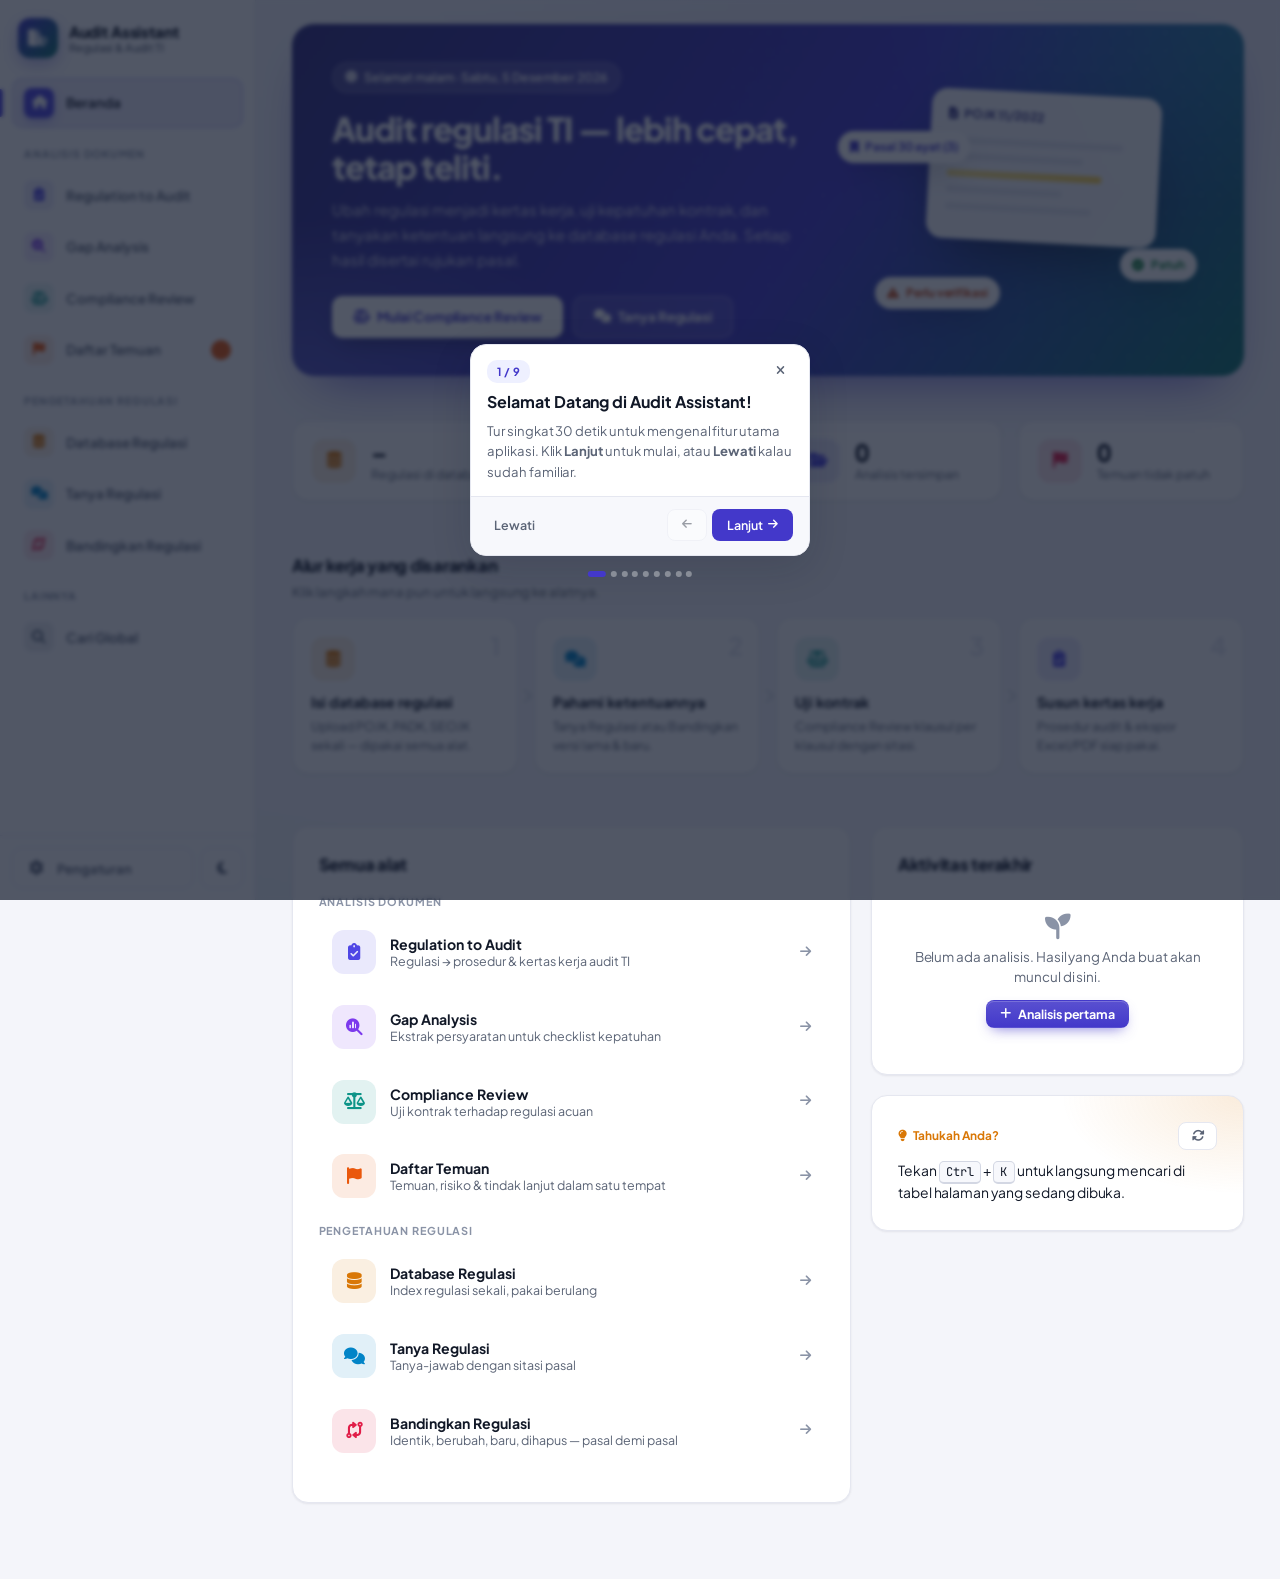
==== commit f592ea14: "Merge pull request #8 from kurniawan-Donn/feature/findings Daftar Temuan: register temuan lintas Com" ====
--- a/templates/index.html
+++ b/templates/index.html
@@ -1132,9 +1132,6 @@
                     </button>
                     <button type="button" class="btn btn-success btn-sm" id="findingsExportBtn">
                         <i class="fas fa-file-excel"></i> Ekspor Excel
-                    </button>
-                    <button type="button" class="btn btn-primary btn-sm" id="findingsReportBtn">
-                        <i class="fas fa-file-signature"></i> Laporan Audit
                     </button>
                 </div>
             </div>
@@ -1937,77 +1934,6 @@
     </div>
 
         <!-- ============================================================
-         MODAL: LAPORAN HASIL AUDIT (dari Daftar Temuan)
-         ============================================================ -->
-    <div class="add-row-modal-overlay" id="reportModalOverlay" style="display:none;">
-        <div class="add-row-modal report-modal" role="dialog" aria-modal="true" aria-labelledby="reportModalTitle">
-            <div class="add-row-modal-header">
-                <h3 id="reportModalTitle"><i class="fas fa-file-signature"></i> Laporan Hasil Audit</h3>
-                <button class="tree-modal-close" id="reportModalClose" type="button" aria-label="Tutup">
-                    <i class="fas fa-times"></i>
-                </button>
-            </div>
-            <div class="add-row-modal-body">
-                <div class="report-grid">
-                    <div class="add-row-field report-field-wide">
-                        <label for="reportJudul">Judul audit</label>
-                        <input type="text" id="reportJudul" class="settings-input"
-                               placeholder="mis. Audit Kepatuhan Perjanjian Penyedia Jasa TI 2026" />
-                    </div>
-                    <div class="add-row-field">
-                        <label for="reportAuditee">Auditee / unit</label>
-                        <input type="text" id="reportAuditee" class="settings-input" placeholder="mis. Divisi Teknologi Informasi" />
-                    </div>
-                    <div class="add-row-field">
-                        <label for="reportDisusun">Disusun oleh</label>
-                        <input type="text" id="reportDisusun" class="settings-input" placeholder="mis. Satuan Kerja Audit Intern" />
-                    </div>
-                    <div class="add-row-field">
-                        <label for="reportTanggal">Tanggal laporan</label>
-                        <input type="date" id="reportTanggal" class="settings-input" />
-                    </div>
-                    <div class="add-row-field">
-                        <label>Temuan yang dimuat</label>
-                        <div class="report-checks" id="reportStatusChecks">
-                            <label><input type="checkbox" value="Terbuka" checked /> Terbuka</label>
-                            <label><input type="checkbox" value="Dalam Proses" checked /> Dalam Proses</label>
-                            <label><input type="checkbox" value="Selesai" checked /> Selesai</label>
-                        </div>
-                        <div class="report-checks" id="reportRiskChecks">
-                            <label><input type="checkbox" value="Tinggi" checked /> Tinggi</label>
-                            <label><input type="checkbox" value="Sedang" checked /> Sedang</label>
-                            <label><input type="checkbox" value="Rendah" checked /> Rendah</label>
-                        </div>
-                    </div>
-                </div>
-                <p class="report-count" id="reportCount"></p>
-                <div class="add-row-field">
-                    <div class="report-summary-head">
-                        <label for="reportRingkasan">Ringkasan eksekutif</label>
-                        <button type="button" class="btn btn-ghost btn-sm" id="reportSummaryBtn">
-                            <i class="fas fa-wand-magic-sparkles"></i> Susun draf dengan AI
-                        </button>
-                    </div>
-                    <textarea id="reportRingkasan" class="settings-input" rows="8"
-                              placeholder="Tulis ringkasan, atau klik Susun draf dengan AI — draf disusun hanya dari temuan yang dimuat dan bisa Anda edit."></textarea>
-                    <p class="report-note" id="reportSummaryNote" hidden></p>
-                </div>
-            </div>
-            <div class="add-row-modal-footer">
-                <button class="btn btn-ghost" id="reportCancelBtn" type="button">
-                    <i class="fas fa-xmark"></i> Tutup
-                </button>
-                <button class="btn btn-secondary" id="reportPdfBtn" type="button">
-                    <i class="fas fa-file-pdf"></i> Unduh PDF
-                </button>
-                <button class="btn btn-primary" id="reportDocxBtn" type="button">
-                    <i class="fas fa-file-word"></i> Unduh Word
-                </button>
-            </div>
-        </div>
-    </div>
-
-    <!-- ============================================================
          MODAL: TAMBAH KLAUSUL MANUAL (Compliance) — dengan Tabs + Import PDF
          ============================================================ -->
     <div class="add-row-modal-overlay" id="complianceAddRowModalOverlay" style="display:none;">
--- a/static/css/theme-v3.css
+++ b/static/css/theme-v3.css
@@ -2785,101 +2785,6 @@
     justify-content: center;
 }
 
-/* ---------- Dialog Laporan Hasil Audit ---------- */
-.report-modal {
-    max-width: 760px;
-    width: min(760px, calc(100vw - 32px));
-    max-height: calc(100vh - 48px);
-    display: flex;
-    flex-direction: column;
-}
-
-.report-modal .add-row-modal-body {
-    overflow-y: auto;
-}
-
-.report-modal h3 i {
-    color: var(--tone-orange);
-}
-
-.report-grid {
-    display: grid;
-    grid-template-columns: repeat(2, minmax(0, 1fr));
-    gap: 0 1rem;
-}
-
-.report-field-wide {
-    grid-column: 1 / -1;
-}
-
-.report-checks {
-    display: flex;
-    flex-wrap: wrap;
-    gap: 0.35rem 0.9rem;
-    margin-bottom: 0.35rem;
-}
-
-.report-checks label {
-    text-transform: none;
-    letter-spacing: 0;
-    display: inline-flex;
-    align-items: center;
-    gap: 0.35rem;
-    margin: 0;
-    font-size: 0.82rem;
-    font-weight: 500;
-    color: var(--text);
-    cursor: pointer;
-}
-
-.report-checks input {
-    accent-color: var(--tone-orange);
-}
-
-.report-count {
-    margin: 0.25rem 0 0.9rem;
-    padding: 0.55rem 0.8rem;
-    border-radius: 10px;
-    background: color-mix(in srgb, var(--tone-orange) 9%, var(--surface));
-    color: var(--text);
-    font-size: 0.82rem;
-}
-
-.report-count.is-empty {
-    background: var(--warn-bg);
-    color: var(--warn);
-}
-
-.report-summary-head {
-    display: flex;
-    align-items: center;
-    justify-content: space-between;
-    gap: 0.5rem;
-    margin-bottom: 0.4rem;
-}
-
-.report-summary-head label {
-    margin: 0;
-}
-
-.report-note {
-    margin: 0.4rem 0 0;
-    font-size: 0.76rem;
-    color: var(--text-muted);
-    line-height: 1.5;
-}
-
-.report-note i {
-    margin-right: 0.3rem;
-    color: var(--tone-orange);
-}
-
-@media (max-width: 600px) {
-    .report-grid {
-        grid-template-columns: 1fr;
-    }
-}
-
 @media (max-width: 900px) {
     .findings-summary {
         grid-template-columns: repeat(3, minmax(0, 1fr));
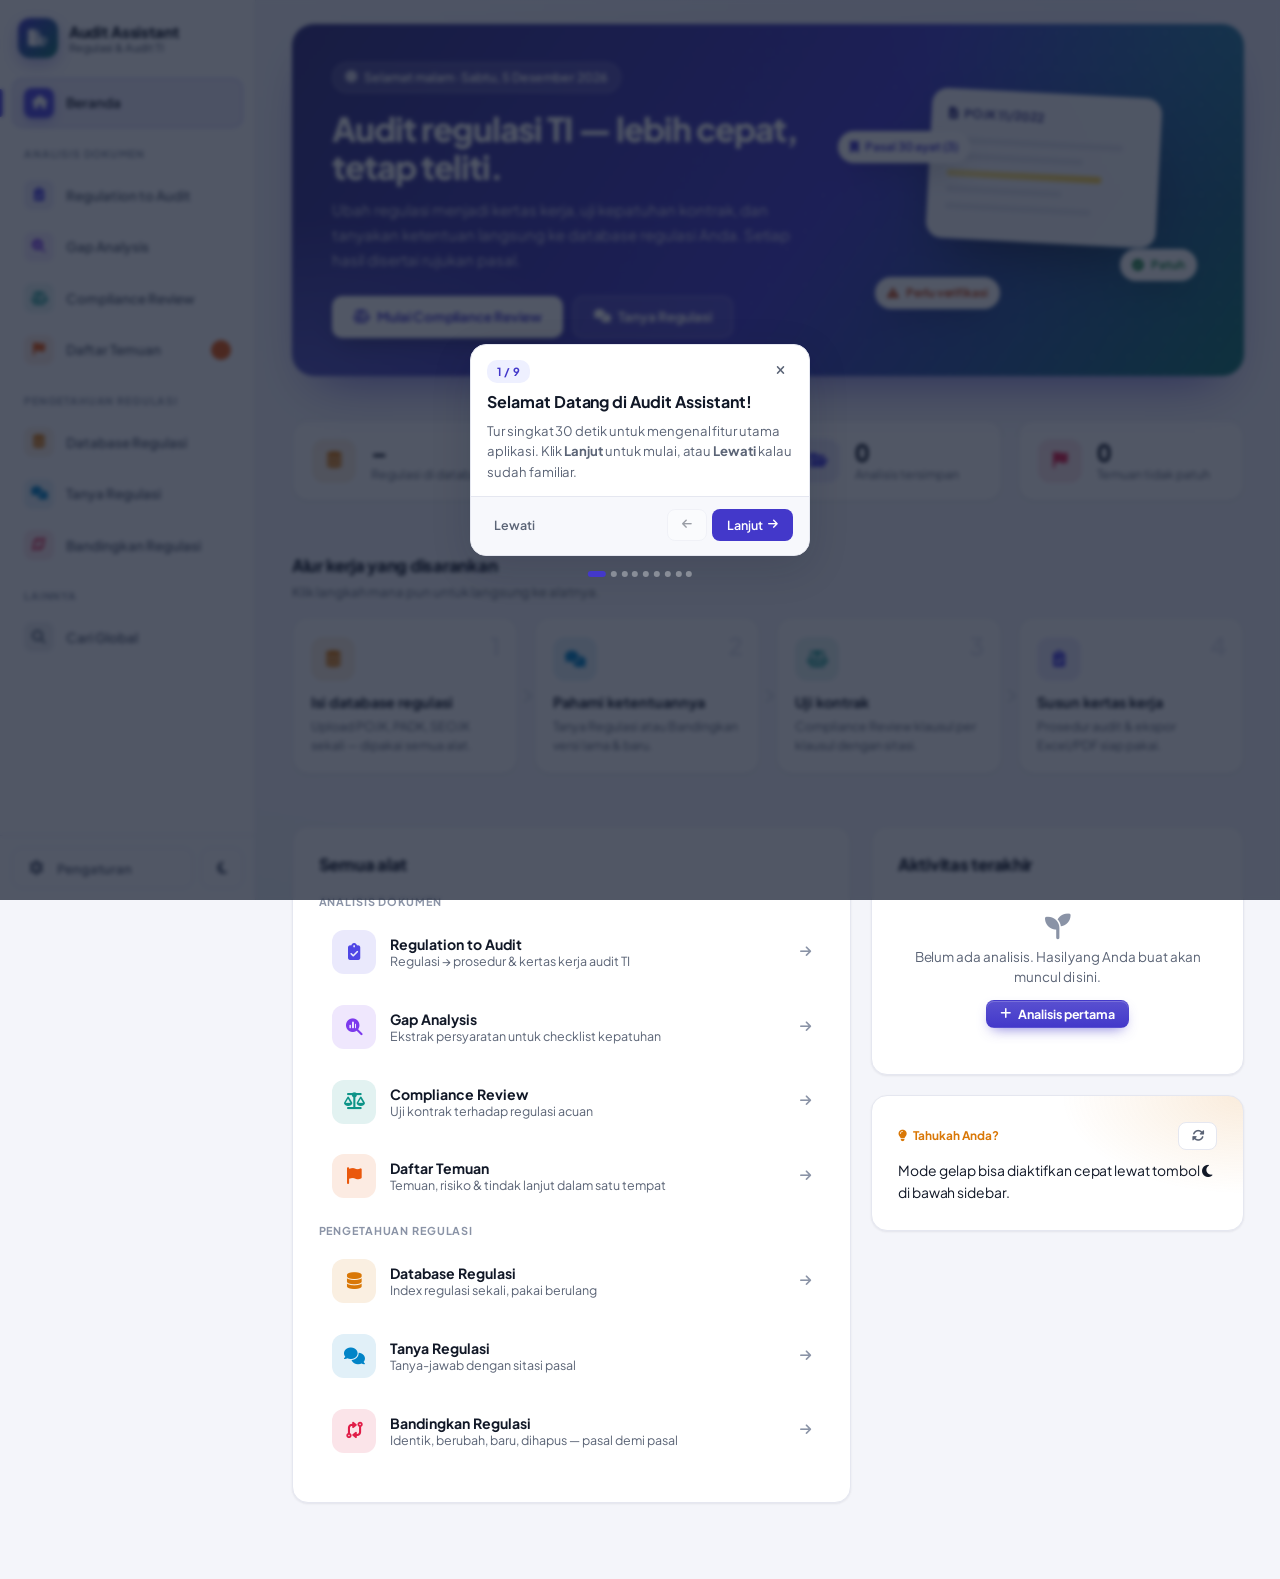
==== commit 9301bde4: "Merge pull request #9 from kurniawan-Donn/feature/audit-report Laporan Hasil Audit dari Daftar Temua" ====
--- a/templates/index.html
+++ b/templates/index.html
@@ -1132,6 +1132,9 @@
                     </button>
                     <button type="button" class="btn btn-success btn-sm" id="findingsExportBtn">
                         <i class="fas fa-file-excel"></i> Ekspor Excel
+                    </button>
+                    <button type="button" class="btn btn-primary btn-sm" id="findingsReportBtn">
+                        <i class="fas fa-file-signature"></i> Laporan Audit
                     </button>
                 </div>
             </div>
@@ -1934,6 +1937,77 @@
     </div>
 
         <!-- ============================================================
+         MODAL: LAPORAN HASIL AUDIT (dari Daftar Temuan)
+         ============================================================ -->
+    <div class="add-row-modal-overlay" id="reportModalOverlay" style="display:none;">
+        <div class="add-row-modal report-modal" role="dialog" aria-modal="true" aria-labelledby="reportModalTitle">
+            <div class="add-row-modal-header">
+                <h3 id="reportModalTitle"><i class="fas fa-file-signature"></i> Laporan Hasil Audit</h3>
+                <button class="tree-modal-close" id="reportModalClose" type="button" aria-label="Tutup">
+                    <i class="fas fa-times"></i>
+                </button>
+            </div>
+            <div class="add-row-modal-body">
+                <div class="report-grid">
+                    <div class="add-row-field report-field-wide">
+                        <label for="reportJudul">Judul audit</label>
+                        <input type="text" id="reportJudul" class="settings-input"
+                               placeholder="mis. Audit Kepatuhan Perjanjian Penyedia Jasa TI 2026" />
+                    </div>
+                    <div class="add-row-field">
+                        <label for="reportAuditee">Auditee / unit</label>
+                        <input type="text" id="reportAuditee" class="settings-input" placeholder="mis. Divisi Teknologi Informasi" />
+                    </div>
+                    <div class="add-row-field">
+                        <label for="reportDisusun">Disusun oleh</label>
+                        <input type="text" id="reportDisusun" class="settings-input" placeholder="mis. Satuan Kerja Audit Intern" />
+                    </div>
+                    <div class="add-row-field">
+                        <label for="reportTanggal">Tanggal laporan</label>
+                        <input type="date" id="reportTanggal" class="settings-input" />
+                    </div>
+                    <div class="add-row-field">
+                        <label>Temuan yang dimuat</label>
+                        <div class="report-checks" id="reportStatusChecks">
+                            <label><input type="checkbox" value="Terbuka" checked /> Terbuka</label>
+                            <label><input type="checkbox" value="Dalam Proses" checked /> Dalam Proses</label>
+                            <label><input type="checkbox" value="Selesai" checked /> Selesai</label>
+                        </div>
+                        <div class="report-checks" id="reportRiskChecks">
+                            <label><input type="checkbox" value="Tinggi" checked /> Tinggi</label>
+                            <label><input type="checkbox" value="Sedang" checked /> Sedang</label>
+                            <label><input type="checkbox" value="Rendah" checked /> Rendah</label>
+                        </div>
+                    </div>
+                </div>
+                <p class="report-count" id="reportCount"></p>
+                <div class="add-row-field">
+                    <div class="report-summary-head">
+                        <label for="reportRingkasan">Ringkasan eksekutif</label>
+                        <button type="button" class="btn btn-ghost btn-sm" id="reportSummaryBtn">
+                            <i class="fas fa-wand-magic-sparkles"></i> Susun draf dengan AI
+                        </button>
+                    </div>
+                    <textarea id="reportRingkasan" class="settings-input" rows="8"
+                              placeholder="Tulis ringkasan, atau klik Susun draf dengan AI — draf disusun hanya dari temuan yang dimuat dan bisa Anda edit."></textarea>
+                    <p class="report-note" id="reportSummaryNote" hidden></p>
+                </div>
+            </div>
+            <div class="add-row-modal-footer">
+                <button class="btn btn-ghost" id="reportCancelBtn" type="button">
+                    <i class="fas fa-xmark"></i> Tutup
+                </button>
+                <button class="btn btn-secondary" id="reportPdfBtn" type="button">
+                    <i class="fas fa-file-pdf"></i> Unduh PDF
+                </button>
+                <button class="btn btn-primary" id="reportDocxBtn" type="button">
+                    <i class="fas fa-file-word"></i> Unduh Word
+                </button>
+            </div>
+        </div>
+    </div>
+
+    <!-- ============================================================
          MODAL: TAMBAH KLAUSUL MANUAL (Compliance) — dengan Tabs + Import PDF
          ============================================================ -->
     <div class="add-row-modal-overlay" id="complianceAddRowModalOverlay" style="display:none;">
--- a/static/css/theme-v3.css
+++ b/static/css/theme-v3.css
@@ -2785,6 +2785,101 @@
     justify-content: center;
 }
 
+/* ---------- Dialog Laporan Hasil Audit ---------- */
+.report-modal {
+    max-width: 760px;
+    width: min(760px, calc(100vw - 32px));
+    max-height: calc(100vh - 48px);
+    display: flex;
+    flex-direction: column;
+}
+
+.report-modal .add-row-modal-body {
+    overflow-y: auto;
+}
+
+.report-modal h3 i {
+    color: var(--tone-orange);
+}
+
+.report-grid {
+    display: grid;
+    grid-template-columns: repeat(2, minmax(0, 1fr));
+    gap: 0 1rem;
+}
+
+.report-field-wide {
+    grid-column: 1 / -1;
+}
+
+.report-checks {
+    display: flex;
+    flex-wrap: wrap;
+    gap: 0.35rem 0.9rem;
+    margin-bottom: 0.35rem;
+}
+
+.report-checks label {
+    text-transform: none;
+    letter-spacing: 0;
+    display: inline-flex;
+    align-items: center;
+    gap: 0.35rem;
+    margin: 0;
+    font-size: 0.82rem;
+    font-weight: 500;
+    color: var(--text);
+    cursor: pointer;
+}
+
+.report-checks input {
+    accent-color: var(--tone-orange);
+}
+
+.report-count {
+    margin: 0.25rem 0 0.9rem;
+    padding: 0.55rem 0.8rem;
+    border-radius: 10px;
+    background: color-mix(in srgb, var(--tone-orange) 9%, var(--surface));
+    color: var(--text);
+    font-size: 0.82rem;
+}
+
+.report-count.is-empty {
+    background: var(--warn-bg);
+    color: var(--warn);
+}
+
+.report-summary-head {
+    display: flex;
+    align-items: center;
+    justify-content: space-between;
+    gap: 0.5rem;
+    margin-bottom: 0.4rem;
+}
+
+.report-summary-head label {
+    margin: 0;
+}
+
+.report-note {
+    margin: 0.4rem 0 0;
+    font-size: 0.76rem;
+    color: var(--text-muted);
+    line-height: 1.5;
+}
+
+.report-note i {
+    margin-right: 0.3rem;
+    color: var(--tone-orange);
+}
+
+@media (max-width: 600px) {
+    .report-grid {
+        grid-template-columns: 1fr;
+    }
+}
+
 @media (max-width: 900px) {
     .findings-summary {
         grid-template-columns: repeat(3, minmax(0, 1fr));
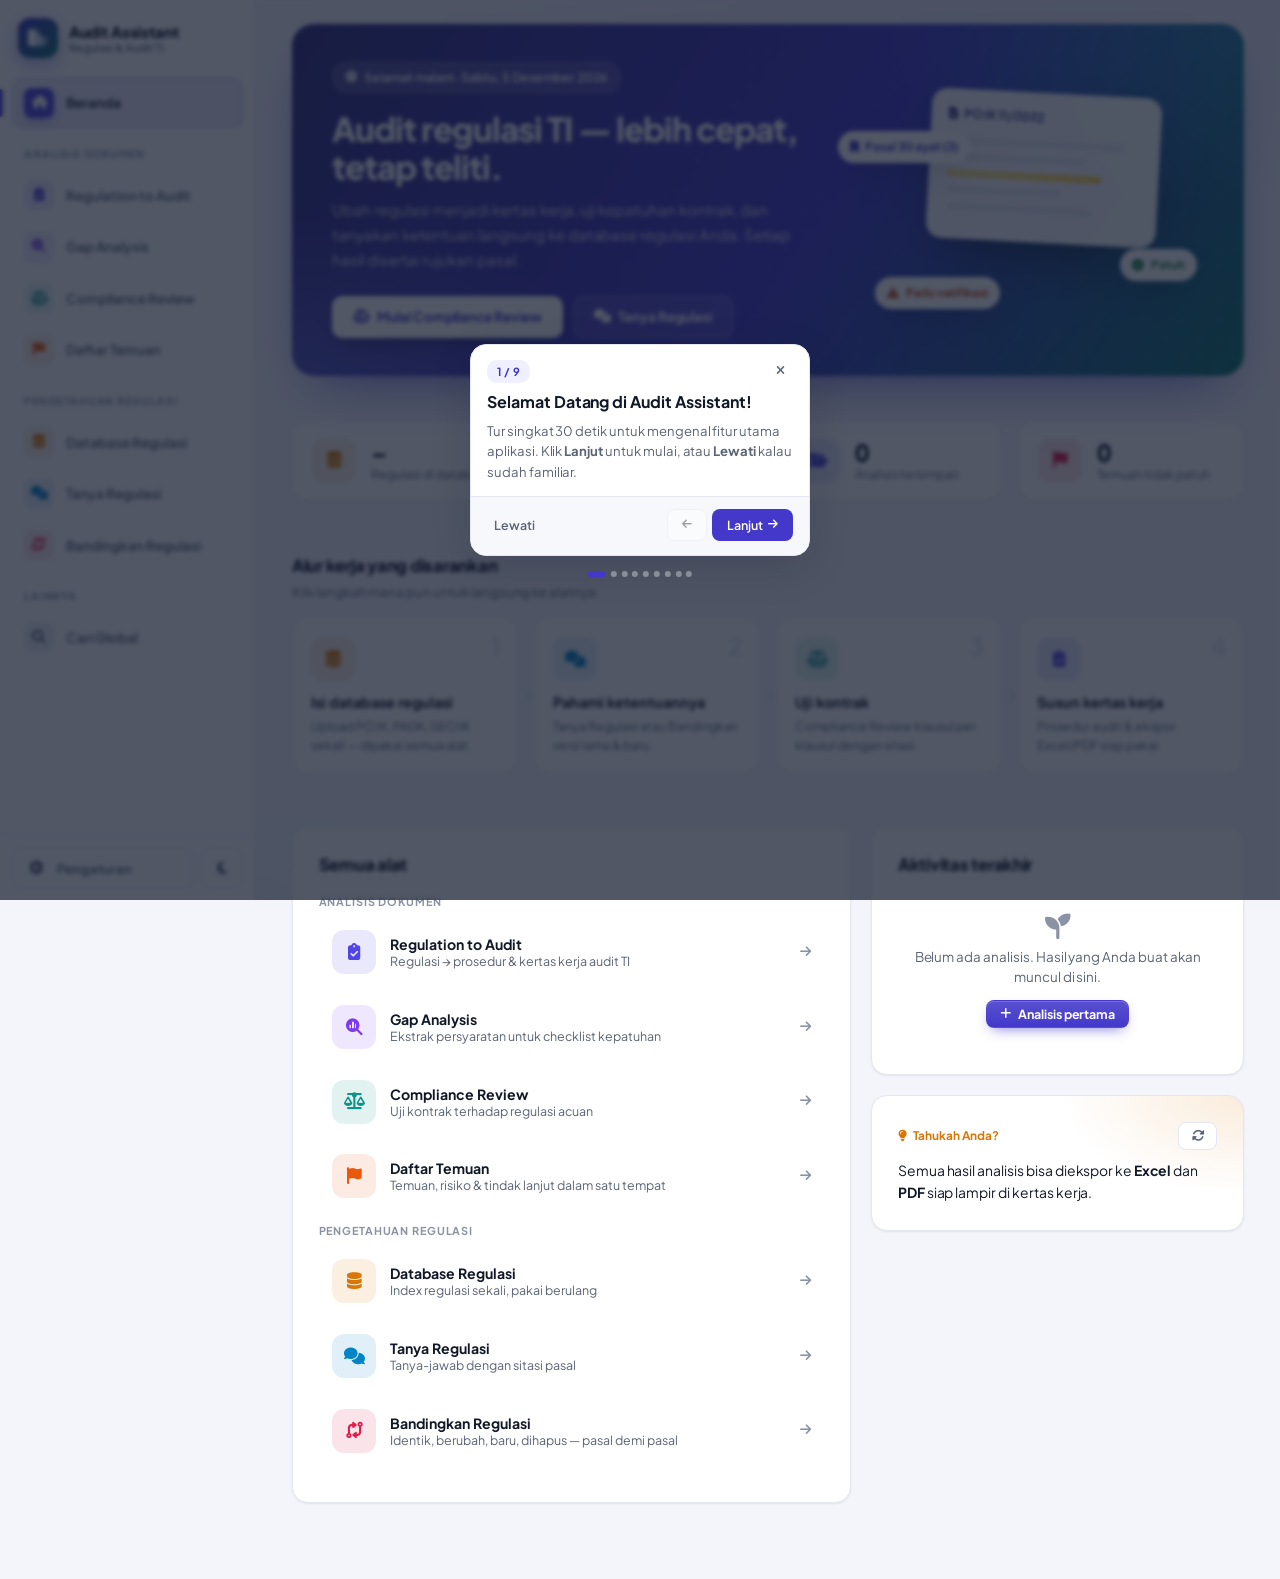
==== commit f0a20208: "feat(install): one-click launcher, Docker for team servers, quick-start on Beranda Running the app n" ====
--- a/templates/index.html
+++ b/templates/index.html
@@ -129,6 +129,44 @@
                 <div class="hero-chip hero-chip-ok"><i class="fas fa-circle-check"></i> Patuh</div>
                 <div class="hero-chip hero-chip-warn"><i class="fas fa-triangle-exclamation"></i> Perlu verifikasi</div>
             </div>
+        </section>
+
+        <section class="home-onboarding" id="homeOnboarding" hidden aria-label="Mulai cepat">
+            <div class="home-onboarding-head">
+                <div>
+                    <strong>Mulai cepat</strong>
+                    <span id="homeOnboardingProgress">0 dari 3 langkah selesai</span>
+                </div>
+                <button type="button" class="btn btn-ghost btn-sm" id="homeOnboardingHide" title="Sembunyikan panduan ini">
+                    <i class="fas fa-xmark"></i> Sembunyikan
+                </button>
+            </div>
+            <ol class="home-onboarding-steps">
+                <li data-step="api-key">
+                    <span class="onboarding-check"><i class="fas fa-check"></i></span>
+                    <div>
+                        <strong>Isi API key Gemini</strong>
+                        <span>Gratis dari Google AI Studio — dipakai untuk analisis dan Tanya Regulasi.</span>
+                    </div>
+                    <button type="button" class="btn btn-primary btn-sm" data-onboarding-action="api-key">Buka Pengaturan</button>
+                </li>
+                <li data-step="regulation">
+                    <span class="onboarding-check"><i class="fas fa-check"></i></span>
+                    <div>
+                        <strong>Isi Database Regulasi</strong>
+                        <span>Upload POJK / PADK / SEOJK sekali — dipakai semua alat.</span>
+                    </div>
+                    <button type="button" class="btn btn-ghost btn-sm" data-goto="regulation-db">Upload regulasi</button>
+                </li>
+                <li data-step="analysis">
+                    <span class="onboarding-check"><i class="fas fa-check"></i></span>
+                    <div>
+                        <strong>Jalankan analisis pertama</strong>
+                        <span>Mis. Compliance Review atas kontrak penyedia jasa TI.</span>
+                    </div>
+                    <button type="button" class="btn btn-ghost btn-sm" data-goto="compliance-review">Mulai</button>
+                </li>
+            </ol>
         </section>
 
         <section class="home-stats" aria-label="Ringkasan">
--- a/static/css/theme-v3.css
+++ b/static/css/theme-v3.css
@@ -791,6 +791,115 @@
     50% { translate: 0 -8px; }
 }
 
+/* ---------- Mulai cepat (pengguna baru) ---------- */
+.home-onboarding {
+    margin-bottom: 1.5rem;
+    padding: 1.1rem 1.25rem;
+    border-radius: var(--radius-lg);
+    border: 1px solid color-mix(in srgb, var(--primary) 25%, var(--border));
+    background:
+        radial-gradient(420px 160px at 100% 0%, color-mix(in srgb, var(--primary) 9%, transparent), transparent 70%),
+        var(--surface);
+    box-shadow: var(--shadow-sm);
+}
+
+.home-onboarding-head {
+    display: flex;
+    align-items: center;
+    justify-content: space-between;
+    gap: 1rem;
+    margin-bottom: 0.75rem;
+}
+
+.home-onboarding-head > div {
+    display: flex;
+    flex-direction: column;
+}
+
+.home-onboarding-head strong {
+    font-size: 1rem;
+    font-weight: 800;
+}
+
+.home-onboarding-head span {
+    font-size: 0.78rem;
+    color: var(--text-muted);
+}
+
+.home-onboarding-steps {
+    list-style: none;
+    margin: 0;
+    padding: 0;
+    display: grid;
+    grid-template-columns: repeat(3, minmax(0, 1fr));
+    gap: 0.75rem;
+}
+
+.home-onboarding-steps li {
+    display: flex;
+    flex-direction: column;
+    align-items: flex-start;
+    gap: 0.5rem;
+    padding: 0.85rem 0.95rem;
+    border-radius: var(--radius);
+    border: 1px solid var(--border);
+    background: var(--surface);
+}
+
+.home-onboarding-steps li > div {
+    display: flex;
+    flex-direction: column;
+    gap: 0.15rem;
+}
+
+.home-onboarding-steps strong {
+    font-size: 0.88rem;
+}
+
+.home-onboarding-steps li > div > span {
+    font-size: 0.76rem;
+    color: var(--text-muted);
+    line-height: 1.45;
+}
+
+.onboarding-check {
+    width: 26px;
+    height: 26px;
+    border-radius: 50%;
+    border: 2px dashed var(--border-strong);
+    display: inline-flex;
+    align-items: center;
+    justify-content: center;
+    font-size: 0.7rem;
+    color: transparent;
+}
+
+.home-onboarding-steps li.is-done {
+    background: color-mix(in srgb, var(--success-bg) 60%, var(--surface));
+    border-color: color-mix(in srgb, var(--success) 25%, var(--border));
+}
+
+.home-onboarding-steps li.is-done .onboarding-check {
+    border: none;
+    background: var(--success);
+    color: #fff;
+}
+
+.home-onboarding-steps li.is-done strong {
+    text-decoration: line-through;
+    text-decoration-color: var(--text-soft);
+}
+
+.home-onboarding-steps li.is-done .btn {
+    display: none;
+}
+
+@media (max-width: 768px) {
+    .home-onboarding-steps {
+        grid-template-columns: 1fr;
+    }
+}
+
 /* ---------- Statistik ---------- */
 .home-stats {
     display: grid;
@@ -2450,6 +2559,11 @@
     background: var(--tone-orange);
 }
 
+/* display di atas menimpa atribut hidden — badge 0 harus benar-benar tersembunyi */
+.sidebar-badge[hidden] {
+    display: none;
+}
+
 [data-theme="dark"] .sidebar-badge {
     color: #0A0E1A;
 }
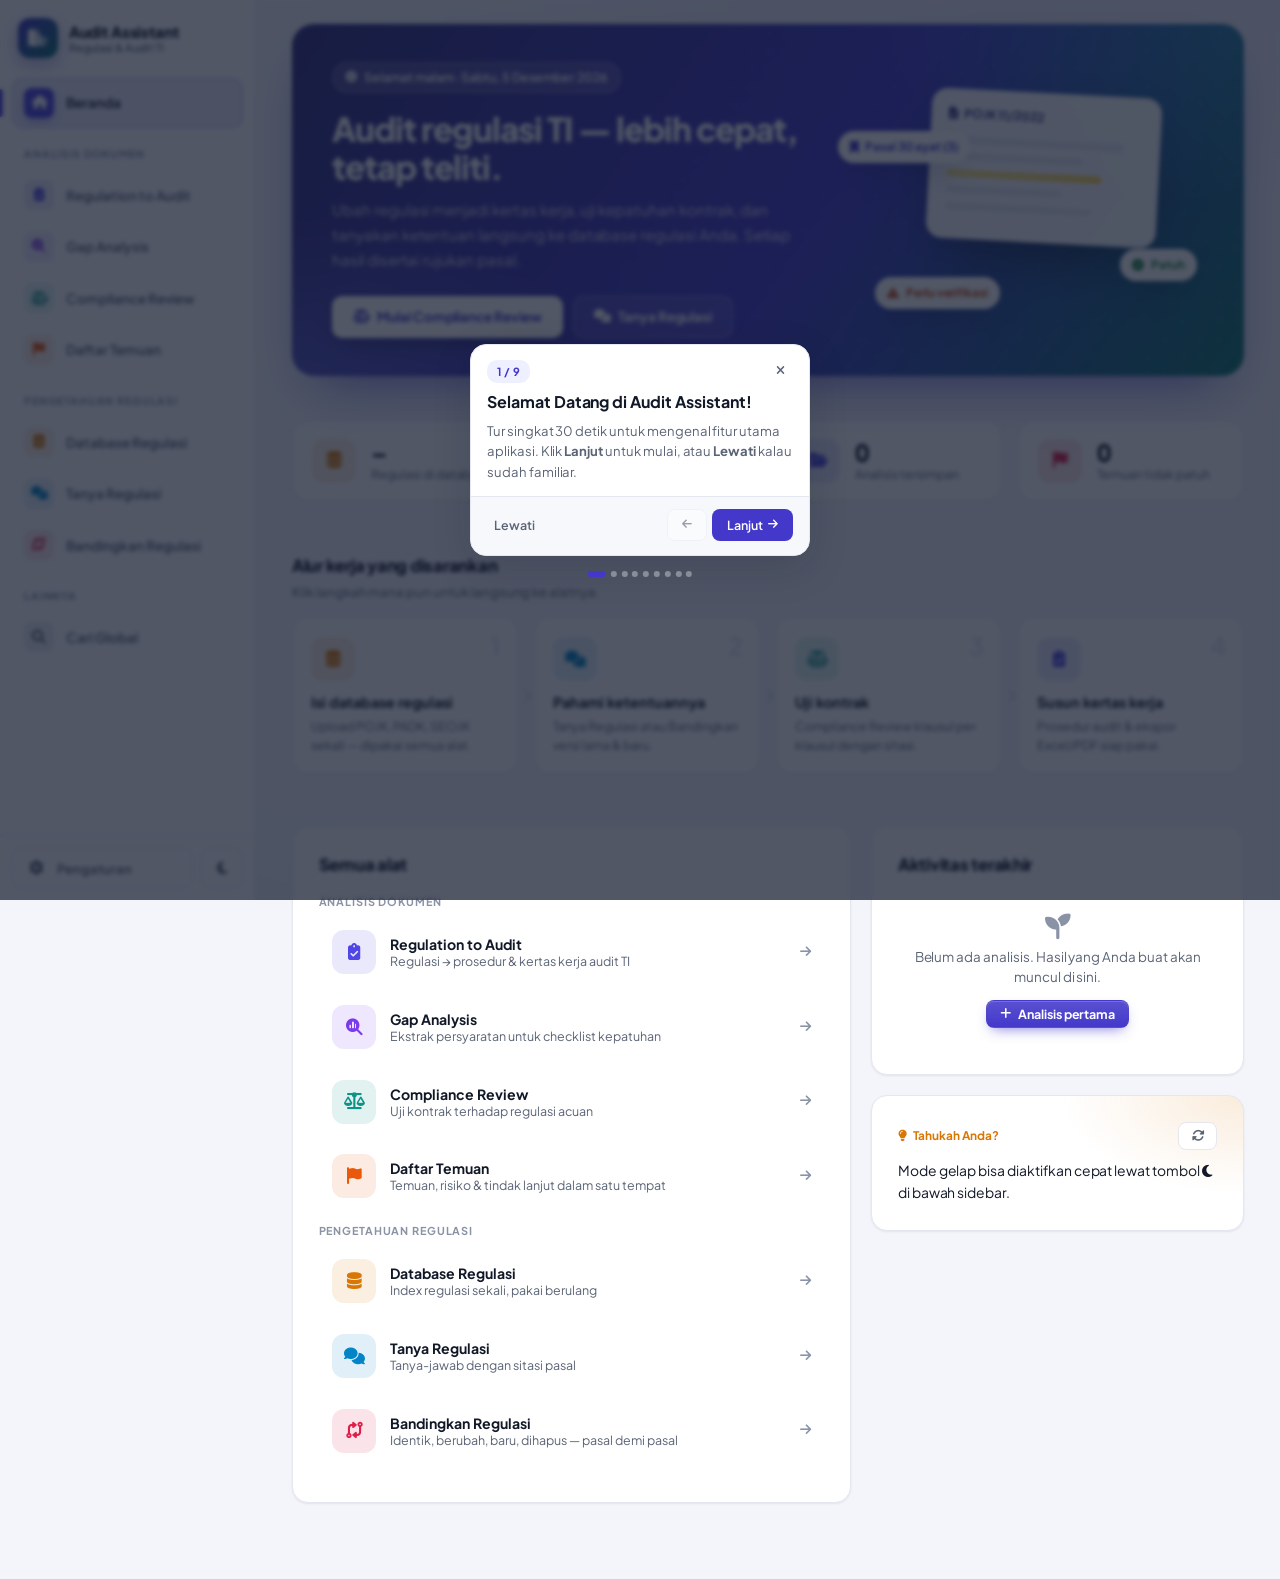
==== commit 2cf08247: "feat(deploy): team server kit, data backup/migration, and user guide So the tool no longer depends o" ====
--- a/templates/index.html
+++ b/templates/index.html
@@ -1789,6 +1789,19 @@
                         <i class="fas fa-play"></i> Mulai Tur
                     </button>
                 </div>
+                <div class="guide-book">
+                    <span class="guide-book-icon"><i class="fas fa-book-open"></i></span>
+                    <div>
+                        <strong>Buku Panduan Pengguna</strong>
+                        <span>Langkah demi langkah setiap alat, tips membaca hasil AI, dan FAQ.</span>
+                    </div>
+                    <a class="btn btn-ghost btn-sm" href="/panduan" target="_blank" rel="noopener">
+                        <i class="fas fa-arrow-up-right-from-square"></i> Buka
+                    </a>
+                    <a class="btn btn-ghost btn-sm" href="/static/panduan/Panduan_Pengguna_Audit_Assistant.pdf" download>
+                        <i class="fas fa-file-pdf"></i> PDF
+                    </a>
+                </div>
 
                 <div class="settings-label"><i class="fas fa-route"></i> Alur kerja yang disarankan</div>
                 <div class="guide-step">
--- a/static/css/theme-v3.css
+++ b/static/css/theme-v3.css
@@ -2363,6 +2363,45 @@
     box-shadow: none;
 }
 
+.guide-book {
+    display: flex;
+    align-items: center;
+    gap: 0.75rem;
+    flex-wrap: wrap;
+    padding: 0.85rem 1rem;
+    border-radius: var(--radius-lg);
+    border: 1px solid var(--border);
+    background: var(--surface);
+    box-shadow: var(--shadow-sm);
+}
+
+.guide-book > div {
+    flex: 1;
+    min-width: 180px;
+    display: flex;
+    flex-direction: column;
+}
+
+.guide-book strong {
+    font-size: 0.9rem;
+}
+
+.guide-book > div > span {
+    font-size: 0.78rem;
+    color: var(--text-muted);
+}
+
+.guide-book-icon {
+    width: 38px;
+    height: 38px;
+    border-radius: 11px;
+    display: flex;
+    align-items: center;
+    justify-content: center;
+    color: var(--accent);
+    background: color-mix(in srgb, var(--accent) 12%, var(--surface));
+}
+
 .guide-content > .settings-label {
     margin: 0.6rem 0 0.1rem;
 }
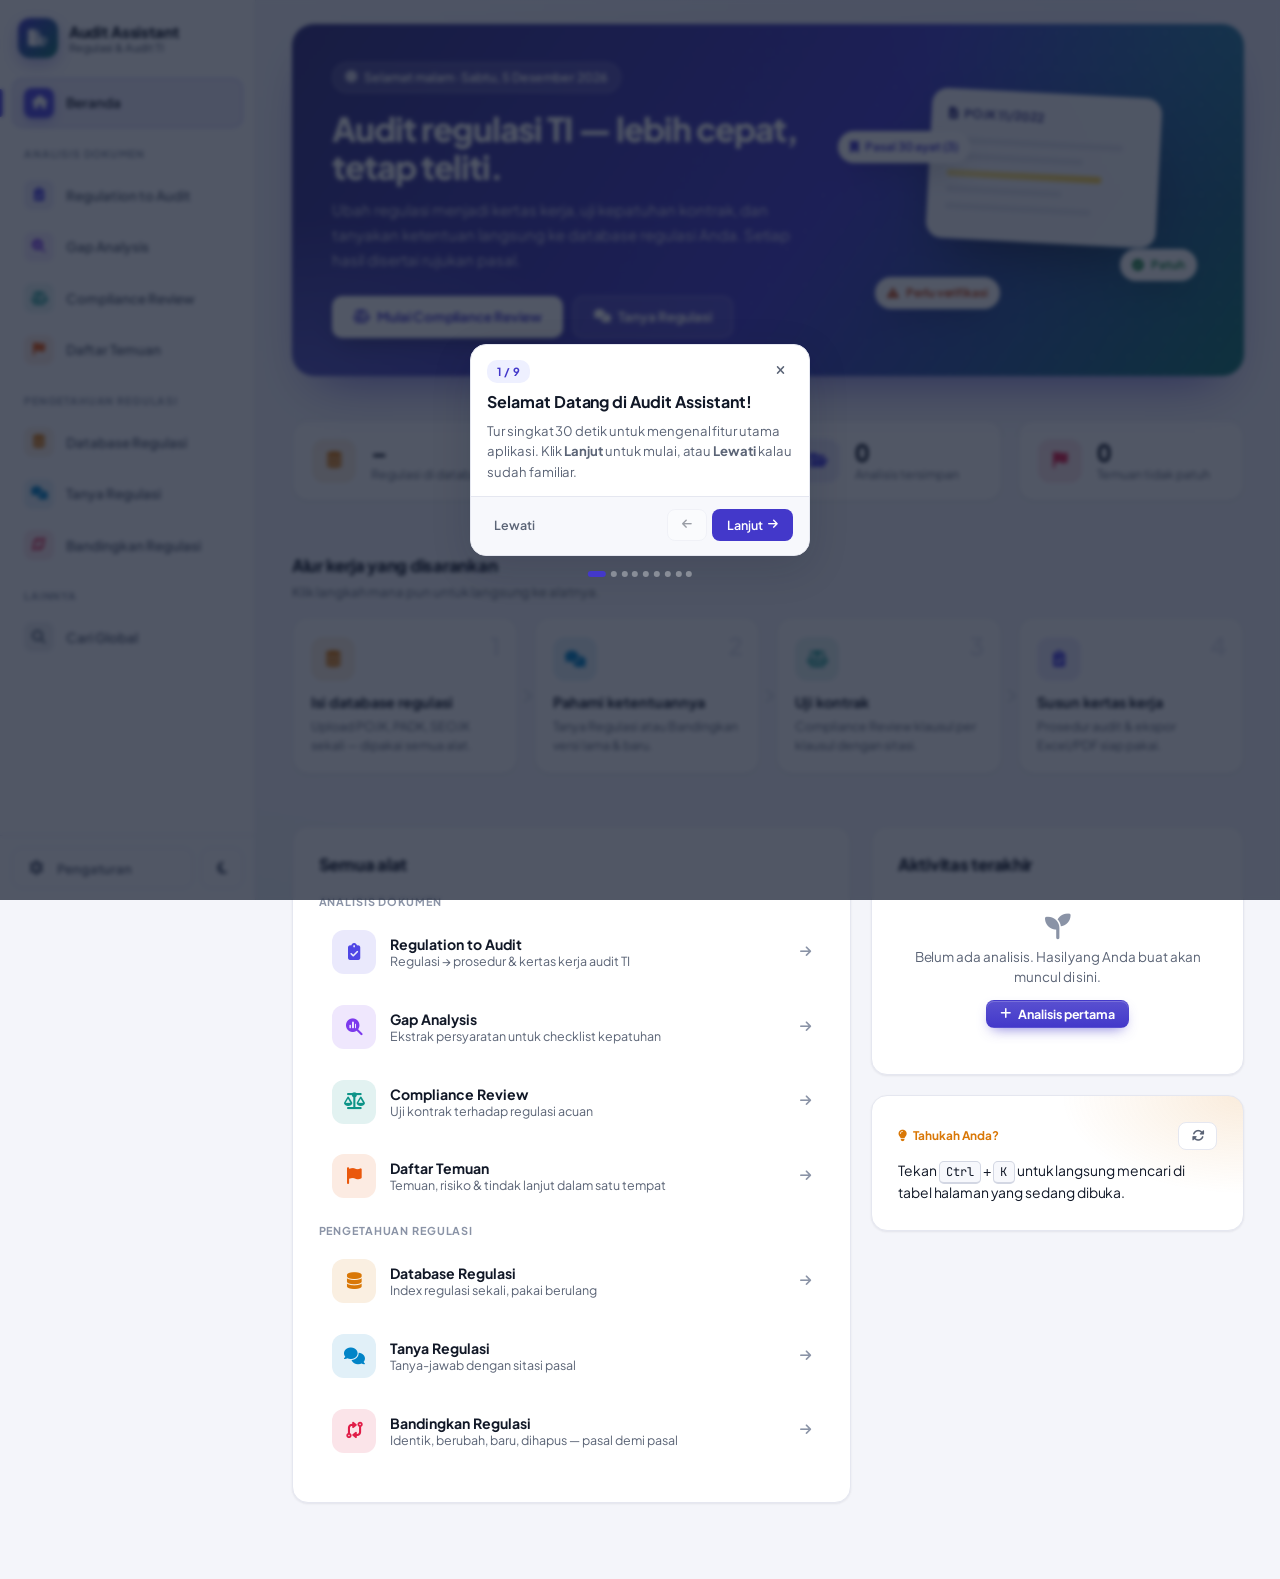
==== commit b21c90fb: "feat(demo): one-click internet demo from the laptop (Mode Demo + Cloudflare Quick Tunnel) For demos " ====
--- a/templates/index.html
+++ b/templates/index.html
@@ -12,6 +12,13 @@
     <link rel="stylesheet" href="/static/css/theme-v3.css?v=4" />
 </head>
 <body>
+
+    <!-- Mode Demo (demo.bat): ditampilkan settings.js bila server berjalan dengan DEMO_MODE -->
+    <div class="demo-banner" id="demoBanner" hidden role="status">
+        <i class="fas fa-flask"></i>
+        <span><b>Mode Demo</b> — jangan unggah dokumen rahasia.</span>
+        <a href="/demo/contoh-kontrak.txt" download>Unduh contoh kontrak</a>
+    </div>
 
     <!-- ============================================================
          SIDEBAR
--- a/static/css/theme-v3.css
+++ b/static/css/theme-v3.css
@@ -2581,6 +2581,55 @@
 }
 
 /* ============================================================
+   MODE DEMO (demo.bat)
+   ============================================================ */
+.demo-banner {
+    position: fixed;
+    left: 50%;
+    bottom: 16px;
+    transform: translateX(-50%);
+    z-index: 1300;
+    display: flex;
+    align-items: center;
+    gap: 0.6rem;
+    max-width: calc(100vw - 32px);
+    padding: 0.55rem 0.9rem;
+    border-radius: 999px;
+    background: #1E1B4B;
+    color: #fff;
+    font-size: 0.82rem;
+    box-shadow: 0 12px 30px -10px rgba(10, 14, 26, 0.55);
+}
+
+.demo-banner[hidden] {
+    display: none;
+}
+
+.demo-banner i {
+    color: #FBBF24;
+}
+
+.demo-banner a {
+    color: #FDE68A;
+    font-weight: 700;
+    white-space: nowrap;
+}
+
+/* Jangan tertutup spanduk saat menggulir sampai bawah */
+.is-demo .page {
+    padding-bottom: 5rem;
+}
+
+@media (max-width: 600px) {
+    .demo-banner {
+        border-radius: 14px;
+        flex-wrap: wrap;
+        justify-content: center;
+        text-align: center;
+    }
+}
+
+/* ============================================================
    DAFTAR TEMUAN
    ============================================================ */
 .sidebar-badge {
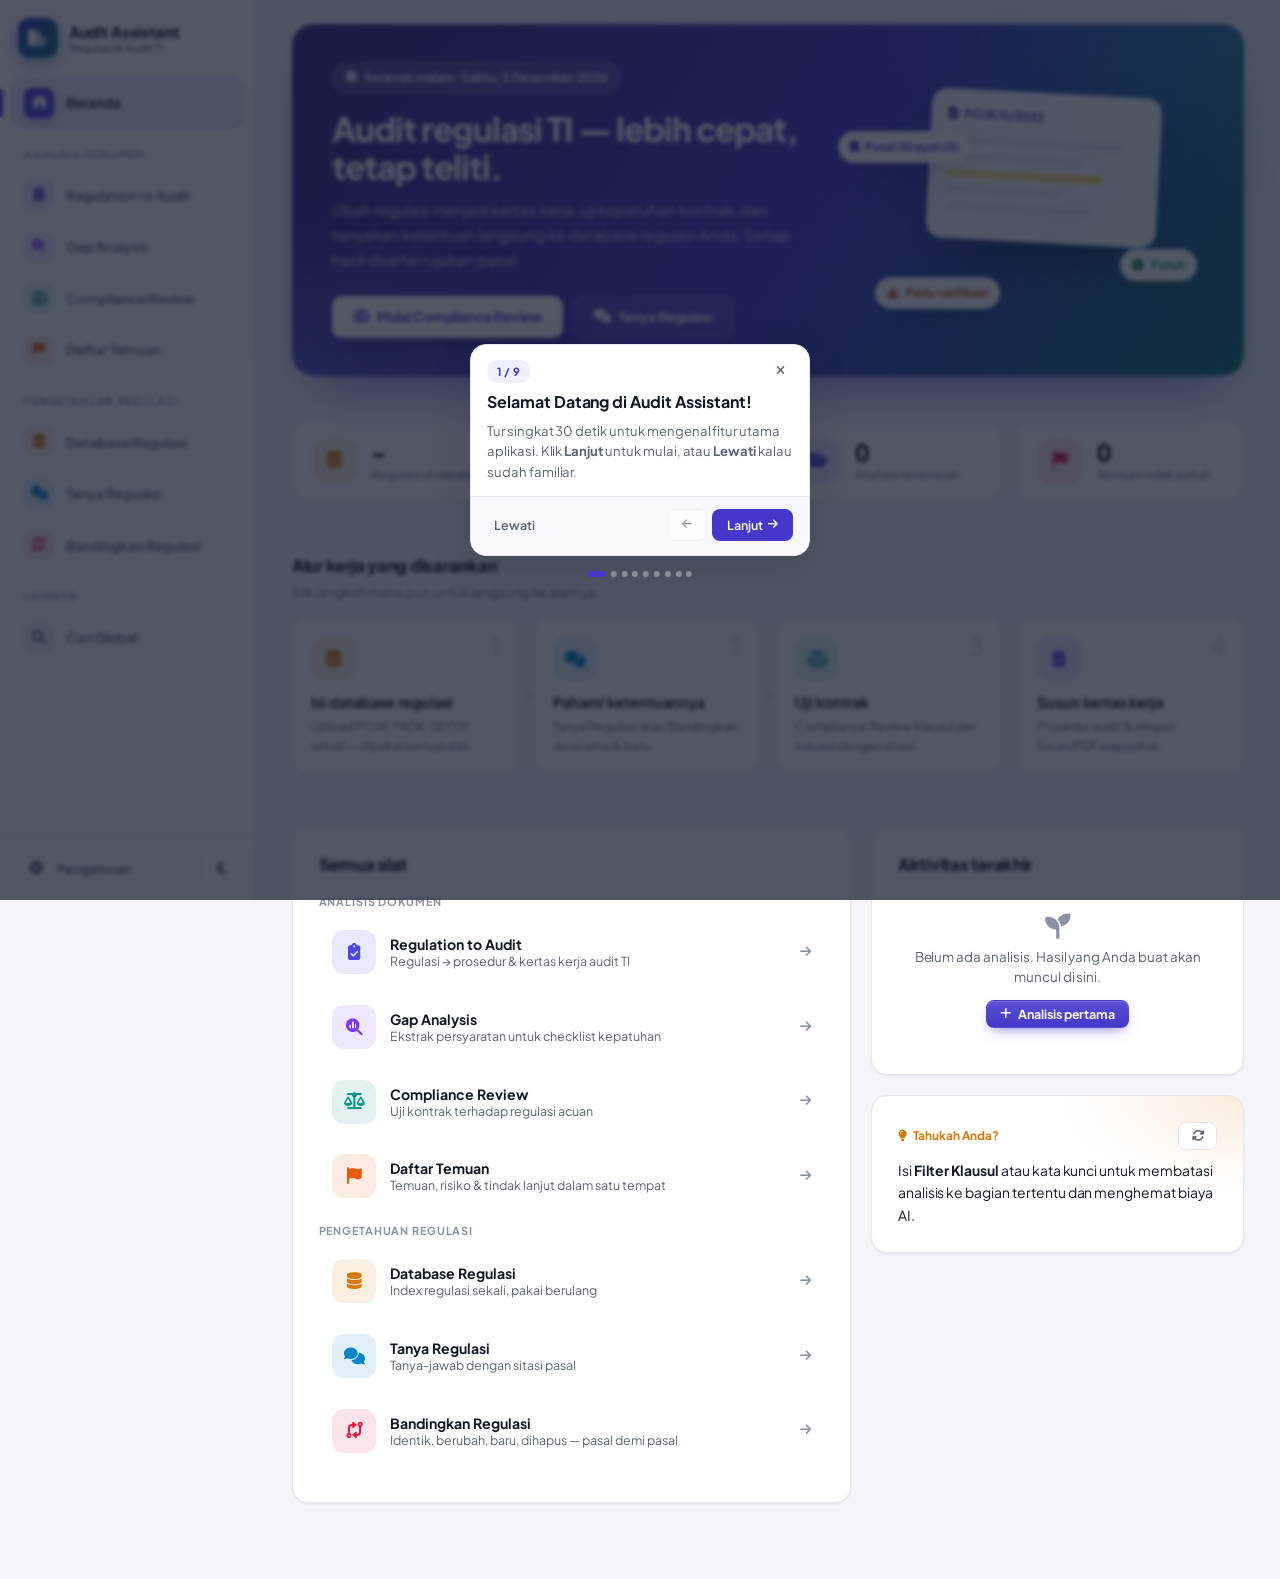
==== commit 2843aed7: "feat(installer): Setup.exe Windows + rilis otomatis + notifikasi update Pengguna awam kini cukup men" ====
--- a/templates/index.html
+++ b/templates/index.html
@@ -9,7 +9,7 @@
     <link rel="preconnect" href="https://fonts.gstatic.com" crossorigin />
     <link rel="stylesheet" href="https://fonts.googleapis.com/css2?family=Plus+Jakarta+Sans:wght@400;500;600;700;800&family=JetBrains+Mono:wght@400;500&display=swap" />
     <link rel="stylesheet" href="/static/css/style.css?v=19" />
-    <link rel="stylesheet" href="/static/css/theme-v3.css?v=4" />
+    <link rel="stylesheet" href="/static/css/theme-v3.css?v=5" />
 </head>
 <body>
 
@@ -18,6 +18,16 @@
         <i class="fas fa-flask"></i>
         <span><b>Mode Demo</b> — jangan unggah dokumen rahasia.</span>
         <a href="/demo/contoh-kontrak.txt" download>Unduh contoh kontrak</a>
+    </div>
+
+    <!-- Versi baru di GitHub Releases: ditampilkan update.js -->
+    <div class="demo-banner update-banner" id="updateBanner" hidden role="status">
+        <i class="fas fa-circle-arrow-up"></i>
+        <span id="updateBannerText">Versi baru tersedia.</span>
+        <a id="updateBannerLink" href="#" target="_blank" rel="noopener">Unduh</a>
+        <button type="button" class="update-banner-close" id="updateBannerClose" aria-label="Sembunyikan" title="Sembunyikan">
+            <i class="fas fa-xmark"></i>
+        </button>
     </div>
 
     <!-- ============================================================
@@ -1869,7 +1879,7 @@
                     <i class="fas fa-file-shield"></i>
                 </div>
                 <h2>Regulation to IT Audit Assistant</h2>
-                <p class="about-version">Versi <span id="aboutVersion">1.0.0</span></p>
+                <p class="about-version">Versi <span id="aboutVersion">-</span></p>
                 <p class="about-desc">
                     Membantu auditor TI mengubah regulasi menjadi kertas kerja, menguji kepatuhan
                     kontrak, dan menelusuri ketentuan — setiap hasil disertai rujukan pasal.
@@ -1883,10 +1893,14 @@
                     <span class="tone-rose"><i class="fas fa-code-compare"></i> Bandingkan Regulasi</span>
                 </div>
                 <div class="about-info">
-                    <div class="about-row"><span>Versi</span><strong id="aboutAppVersion">1.0.0</strong></div>
+                    <div class="about-row"><span>Versi</span><strong id="aboutAppVersion">-</strong></div>
                     <div class="about-row"><span>Environment</span><strong id="aboutEnv">-</strong></div>
                     <div class="about-row"><span>Model Aktif</span><strong id="aboutModel">-</strong></div>
-                </div>
+                    <div class="about-row"><span>Pembaruan</span><strong id="aboutUpdate">-</strong></div>
+                </div>
+                <button class="btn btn-secondary btn-sm about-update-btn" id="checkUpdateBtn" type="button">
+                    <i class="fas fa-rotate"></i> Periksa pembaruan
+                </button>
                 <p class="about-note">
                     <i class="fas fa-shield-halved"></i>
                     Hasil AI adalah indikasi awal — selalu verifikasi dengan teks regulasi sebelum dijadikan keputusan.
@@ -2242,6 +2256,6 @@
 
     <div class="toast-container" id="toastContainer"></div>
 
-    <script type="module" src="/static/js/main.js"></script>
+    <script type="module" src="/static/js/main.js?v=2"></script>
 </body>
 </html>
--- a/static/css/theme-v3.css
+++ b/static/css/theme-v3.css
@@ -2615,6 +2615,34 @@
     white-space: nowrap;
 }
 
+/* Spanduk versi baru (memakai gaya .demo-banner) */
+.update-banner i.fa-circle-arrow-up {
+    color: #6EE7B7;
+}
+
+.update-banner-close {
+    border: 0;
+    background: transparent;
+    color: rgba(255, 255, 255, 0.7);
+    cursor: pointer;
+    padding: 0 0.15rem;
+    font-size: 0.9rem;
+    line-height: 1;
+}
+
+.update-banner-close:hover {
+    color: #fff;
+}
+
+.update-banner-close i {
+    color: inherit;
+}
+
+.about-update-btn {
+    margin: 0.25rem auto 1rem;
+    display: inline-flex;
+}
+
 /* Jangan tertutup spanduk saat menggulir sampai bawah */
 .is-demo .page {
     padding-bottom: 5rem;
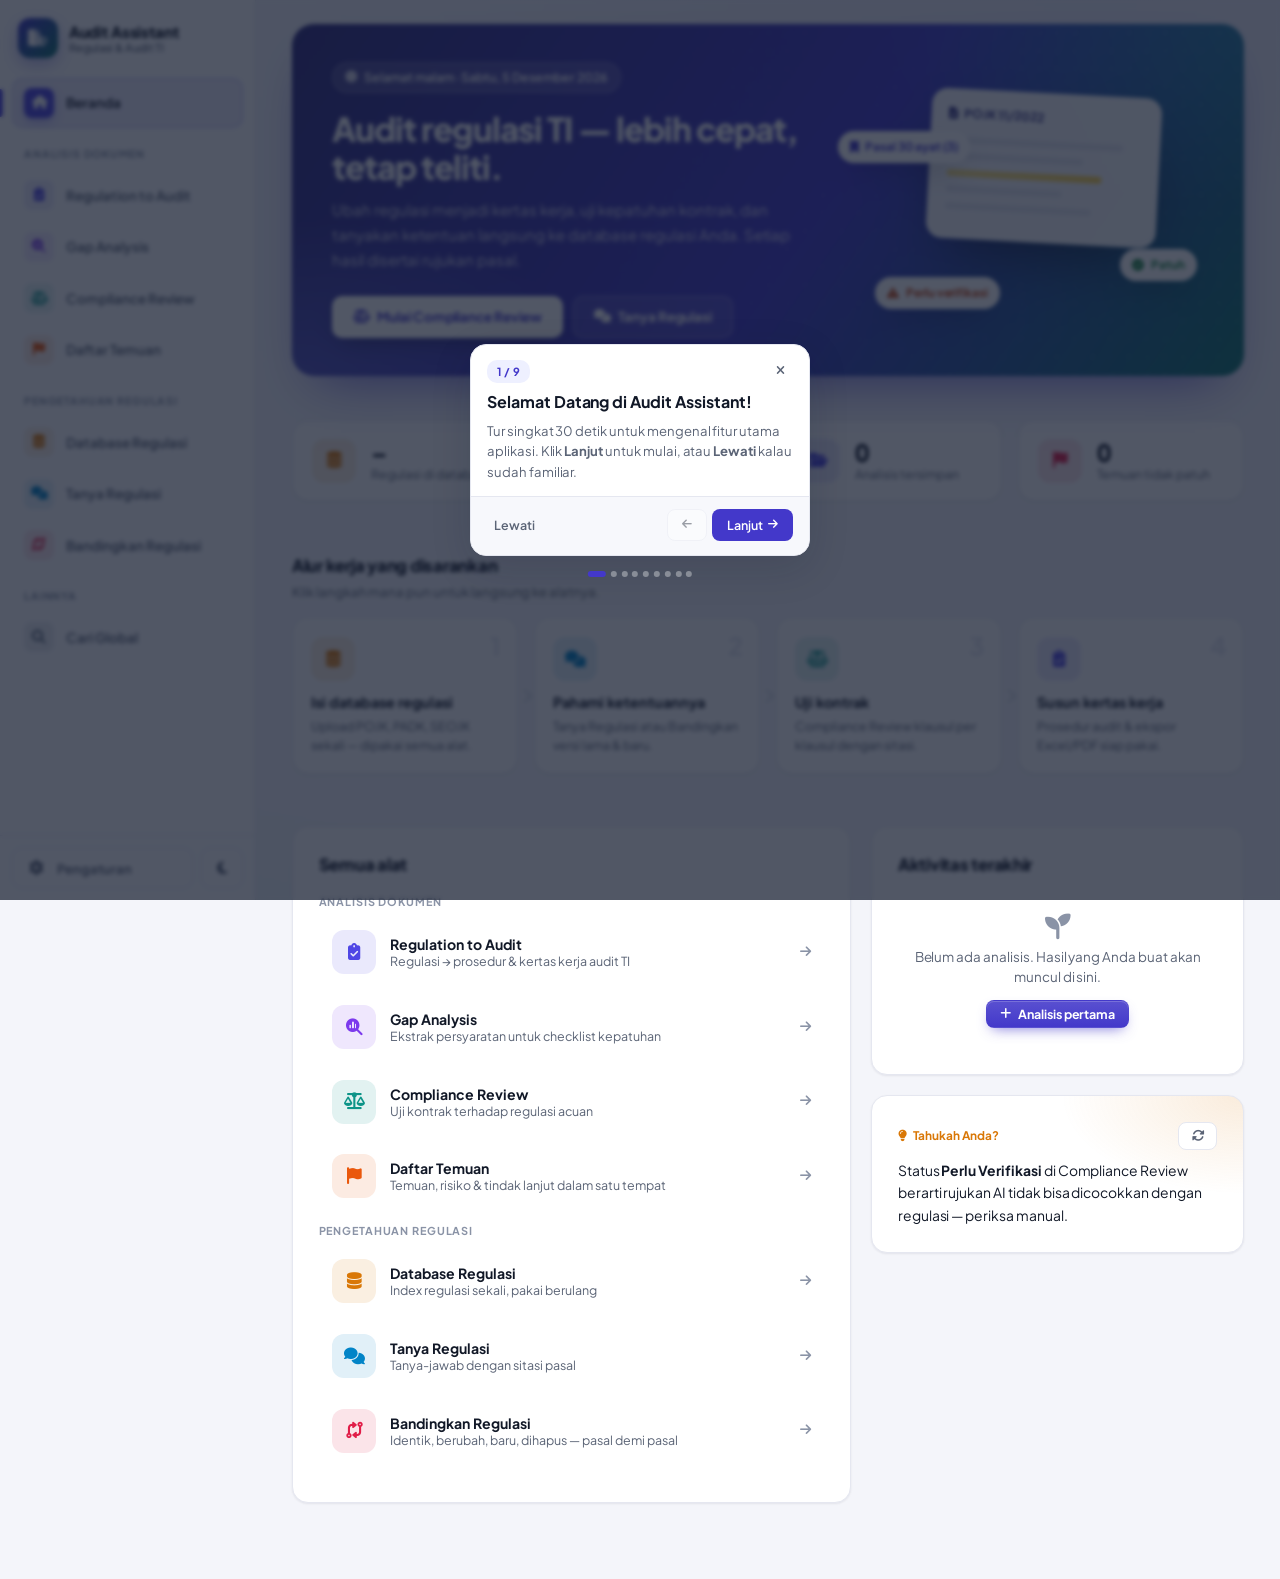
==== commit 42421045: "feat(compliance): persentase status, Tingkat Kepatuhan, dan rincian per regulasi Hasil Compliance Re" ====
--- a/templates/index.html
+++ b/templates/index.html
@@ -9,7 +9,7 @@
     <link rel="preconnect" href="https://fonts.gstatic.com" crossorigin />
     <link rel="stylesheet" href="https://fonts.googleapis.com/css2?family=Plus+Jakarta+Sans:wght@400;500;600;700;800&family=JetBrains+Mono:wght@400;500&display=swap" />
     <link rel="stylesheet" href="/static/css/style.css?v=19" />
-    <link rel="stylesheet" href="/static/css/theme-v3.css?v=5" />
+    <link rel="stylesheet" href="/static/css/theme-v3.css?v=6" />
 </head>
 <body>
 
@@ -1032,6 +1032,8 @@
 
             <!-- Summary Cards (5 status) -->
             <div class="compliance-summary-grid" id="complianceSummaryGrid"></div>
+            <!-- Tingkat Kepatuhan + rincian per regulasi acuan (compliance.js) -->
+            <div class="cstats" id="complianceStatsPanel"></div>
 
                         <!-- Banner: pending analysis setelah import -->
             <div class="pending-analysis-banner" id="compliancePendingBanner" style="display:none;">
@@ -2256,6 +2258,6 @@
 
     <div class="toast-container" id="toastContainer"></div>
 
-    <script type="module" src="/static/js/main.js?v=2"></script>
+    <script type="module" src="/static/js/main.js?v=3"></script>
 </body>
 </html>
--- a/static/css/theme-v3.css
+++ b/static/css/theme-v3.css
@@ -3146,3 +3146,251 @@
         transition: none !important;
     }
 }
+
+/* ============================================================
+   COMPLIANCE REVIEW — PERSENTASE, TINGKAT KEPATUHAN, PER REGULASI
+   ============================================================ */
+.compliance-stat .compliance-stat-pct {
+    display: block;
+    width: fit-content;
+    margin: 0.4rem auto 0;
+    padding: 0.1rem 0.5rem;
+    border-radius: 999px;
+    font-style: normal;
+    font-size: 0.72rem;
+    font-weight: 800;
+    color: var(--cstat-color, var(--primary));
+    background: color-mix(in srgb, var(--cstat-color, var(--primary)) 12%, transparent);
+}
+
+.compliance-stat.stat-total { --cstat-color: var(--primary); }
+.compliance-stat.stat-patuh { --cstat-color: var(--success); }
+.compliance-stat.stat-catatan { --cstat-color: var(--warning-border); }
+.compliance-stat.stat-tidak-patuh { --cstat-color: var(--warn); }
+.compliance-stat.stat-tidak-relevan { --cstat-color: var(--text-soft); }
+.compliance-stat.stat-verifikasi { --cstat-color: var(--info); }
+
+.cstats {
+    display: grid;
+    gap: 0.75rem;
+    margin: 0.75rem 0 1rem;
+}
+
+.cstats:empty {
+    display: none;
+}
+
+.cstats-kicker {
+    display: block;
+    font-size: 0.68rem;
+    font-weight: 700;
+    letter-spacing: 0.06em;
+    text-transform: uppercase;
+    color: var(--text-muted);
+    margin-bottom: 0.35rem;
+}
+
+.cstats-score,
+.cstats-regs {
+    border: 1px solid var(--border);
+    border-radius: var(--radius-lg);
+    background: var(--surface);
+    box-shadow: var(--shadow-sm);
+    padding: 1rem 1.1rem;
+}
+
+.cstats-score {
+    display: grid;
+    grid-template-columns: minmax(170px, 220px) 1fr;
+    gap: 1.25rem;
+    align-items: center;
+    --score: var(--primary);
+}
+
+.cstats-score.is-good { --score: var(--success); }
+.cstats-score.is-mid { --score: var(--warning-border); }
+.cstats-score.is-low { --score: var(--warn); }
+.cstats-score.is-na { --score: var(--text-soft); }
+
+.cstats-score-main {
+    padding-right: 1.25rem;
+    border-right: 1px solid var(--border);
+}
+
+.cstats-score-main strong {
+    display: block;
+    font-size: 2.2rem;
+    font-weight: 800;
+    line-height: 1.05;
+    color: var(--score);
+}
+
+.cstats-score-main small {
+    display: block;
+    margin-top: 0.3rem;
+    font-size: 0.74rem;
+    color: var(--text-muted);
+    line-height: 1.35;
+}
+
+/* Bar bertumpuk per status */
+.cstats-bar {
+    display: flex;
+    gap: 2px;
+    height: 14px;
+    border-radius: 999px;
+    overflow: hidden;
+    background: var(--surface-2);
+}
+
+.cstats-bar.is-small {
+    height: 9px;
+    margin-top: 0.55rem;
+}
+
+.cstats-seg {
+    flex-basis: 0;
+    min-width: 6px;
+}
+
+.cstats-seg.is-empty { flex-grow: 1; background: var(--border); }
+.cstats-seg.stat-patuh { background: var(--success); }
+.cstats-seg.stat-catatan { background: var(--warning-border); }
+.cstats-seg.stat-tidak-patuh { background: var(--warn); }
+.cstats-seg.stat-tidak-relevan { background: var(--text-soft); }
+.cstats-seg.stat-verifikasi { background: var(--info); }
+
+.cstats-legend {
+    display: flex;
+    flex-wrap: wrap;
+    gap: 0.3rem 1rem;
+    list-style: none;
+    margin: 0.55rem 0 0;
+    padding: 0;
+    font-size: 0.76rem;
+    color: var(--text);
+}
+
+.cstats-legend li {
+    display: inline-flex;
+    align-items: center;
+    gap: 0.35rem;
+}
+
+.cstats-legend li i {
+    width: 9px;
+    height: 9px;
+    border-radius: 3px;
+    background: var(--cstat-color);
+}
+
+.cstats-legend li span { color: var(--text-muted); }
+.cstats-legend .stat-patuh { --cstat-color: var(--success); }
+.cstats-legend .stat-catatan { --cstat-color: var(--warning-border); }
+.cstats-legend .stat-tidak-patuh { --cstat-color: var(--warn); }
+.cstats-legend .stat-tidak-relevan { --cstat-color: var(--text-soft); }
+.cstats-legend .stat-verifikasi { --cstat-color: var(--info); }
+
+/* Per regulasi acuan */
+.cstats-regs-head {
+    display: flex;
+    justify-content: space-between;
+    align-items: baseline;
+}
+
+.cstats-regs-count {
+    font-size: 0.74rem;
+    color: var(--text-muted);
+}
+
+.cstats-reg-grid {
+    display: grid;
+    grid-template-columns: repeat(auto-fit, minmax(280px, 1fr));
+    gap: 0.75rem;
+    margin-top: 0.35rem;
+}
+
+.cstats-reg {
+    border: 1px solid var(--border);
+    border-left: 4px solid var(--reg);
+    border-radius: var(--radius);
+    padding: 0.75rem 0.85rem;
+    background: color-mix(in srgb, var(--reg) 4%, var(--surface));
+}
+
+.cstats-reg-head {
+    display: flex;
+    align-items: center;
+    gap: 0.5rem;
+    min-width: 0;
+}
+
+.cstats-reg-dot {
+    flex: none;
+    width: 10px;
+    height: 10px;
+    border-radius: 50%;
+    background: var(--reg);
+}
+
+.cstats-reg-name {
+    flex: 1;
+    min-width: 0;
+    overflow: hidden;
+    text-overflow: ellipsis;
+    white-space: nowrap;
+    font-size: 0.86rem;
+}
+
+.cstats-reg-share {
+    flex: none;
+    font-size: 1.05rem;
+    font-weight: 800;
+    color: var(--reg);
+}
+
+.cstats-share {
+    height: 6px;
+    margin-top: 0.45rem;
+    border-radius: 999px;
+    background: color-mix(in srgb, var(--reg) 14%, var(--surface-2));
+    overflow: hidden;
+}
+
+.cstats-share span {
+    display: block;
+    height: 100%;
+    border-radius: inherit;
+    background: var(--reg);
+}
+
+.cstats-reg-sub,
+.cstats-reg-empty {
+    margin: 0.3rem 0 0;
+    font-size: 0.72rem;
+    color: var(--text-muted);
+}
+
+.cstats-reg .cstats-legend {
+    font-size: 0.72rem;
+    gap: 0.25rem 0.75rem;
+}
+
+.cstats-note {
+    margin: 0.7rem 0 0;
+    font-size: 0.74rem;
+    color: var(--text-muted);
+}
+
+@media (max-width: 720px) {
+    .cstats-score {
+        grid-template-columns: 1fr;
+    }
+
+    .cstats-score-main {
+        padding-right: 0;
+        border-right: 0;
+        padding-bottom: 0.75rem;
+        border-bottom: 1px solid var(--border);
+    }
+}
